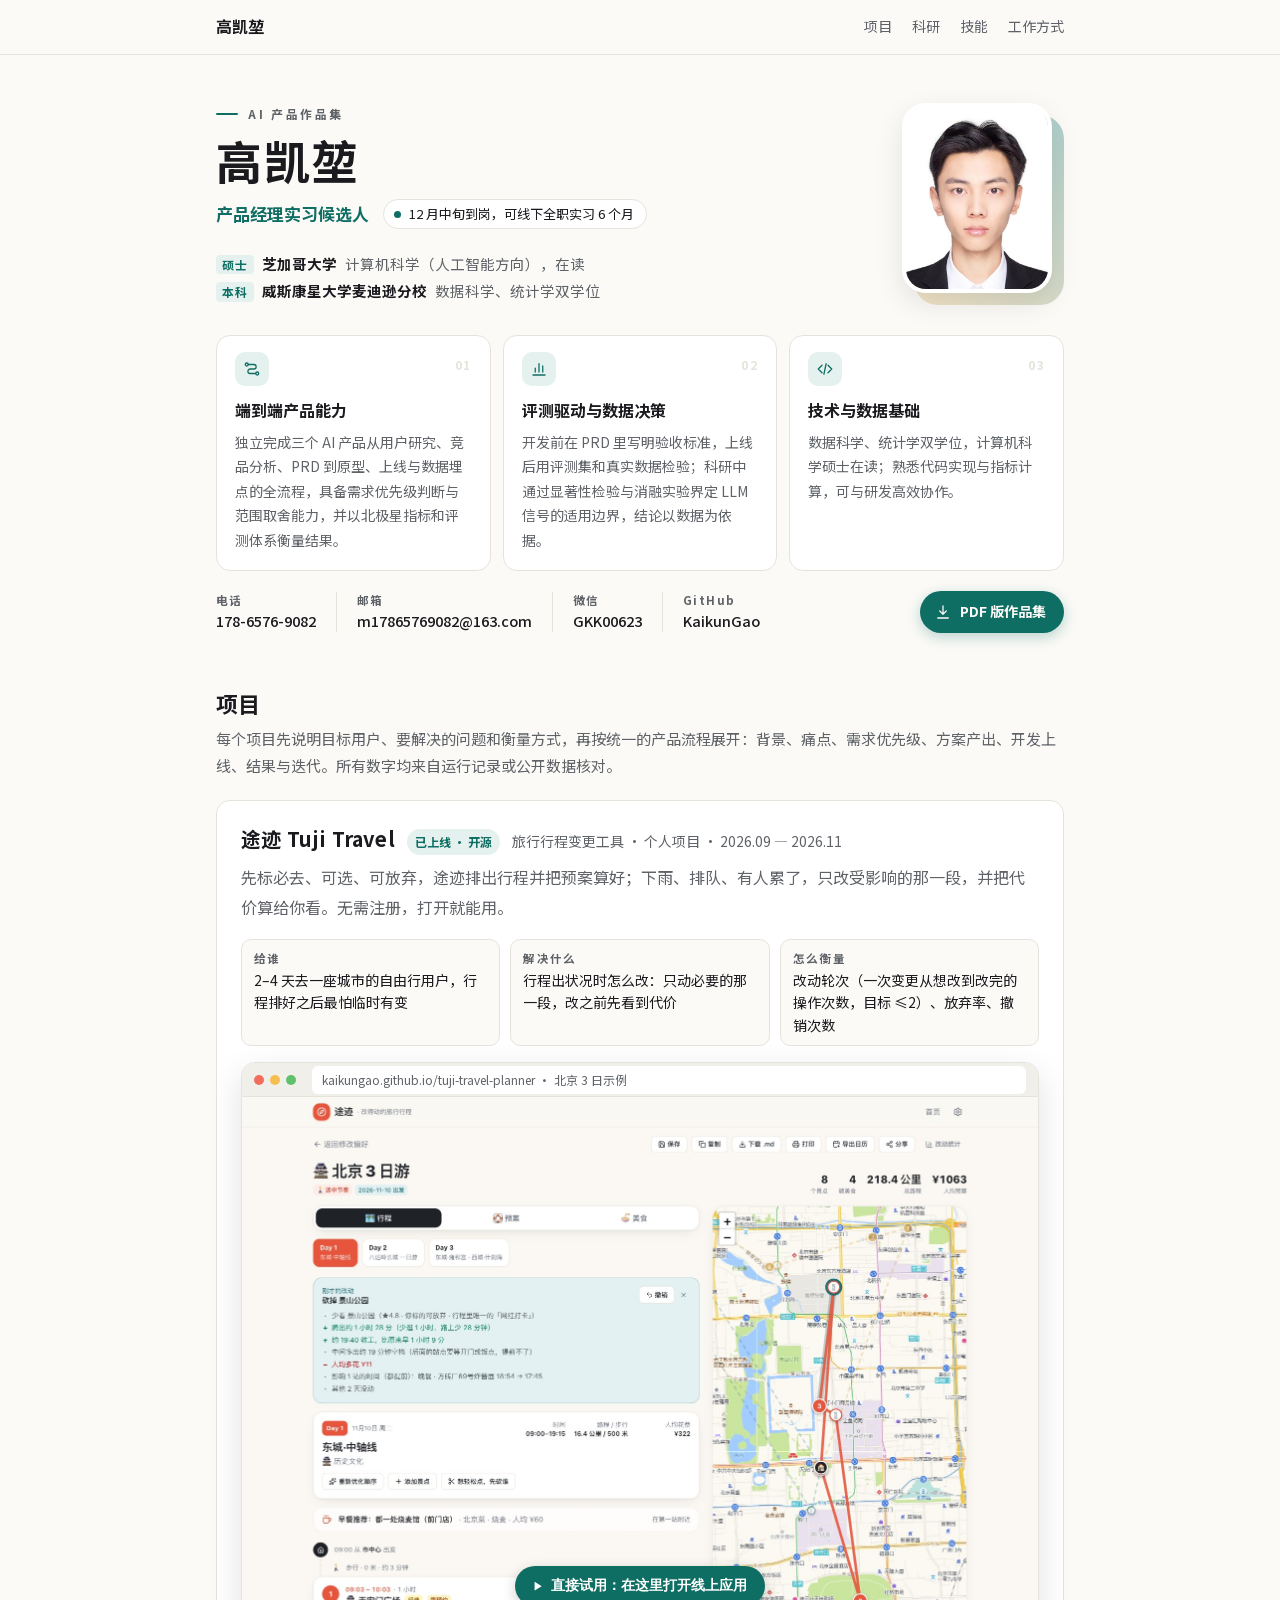
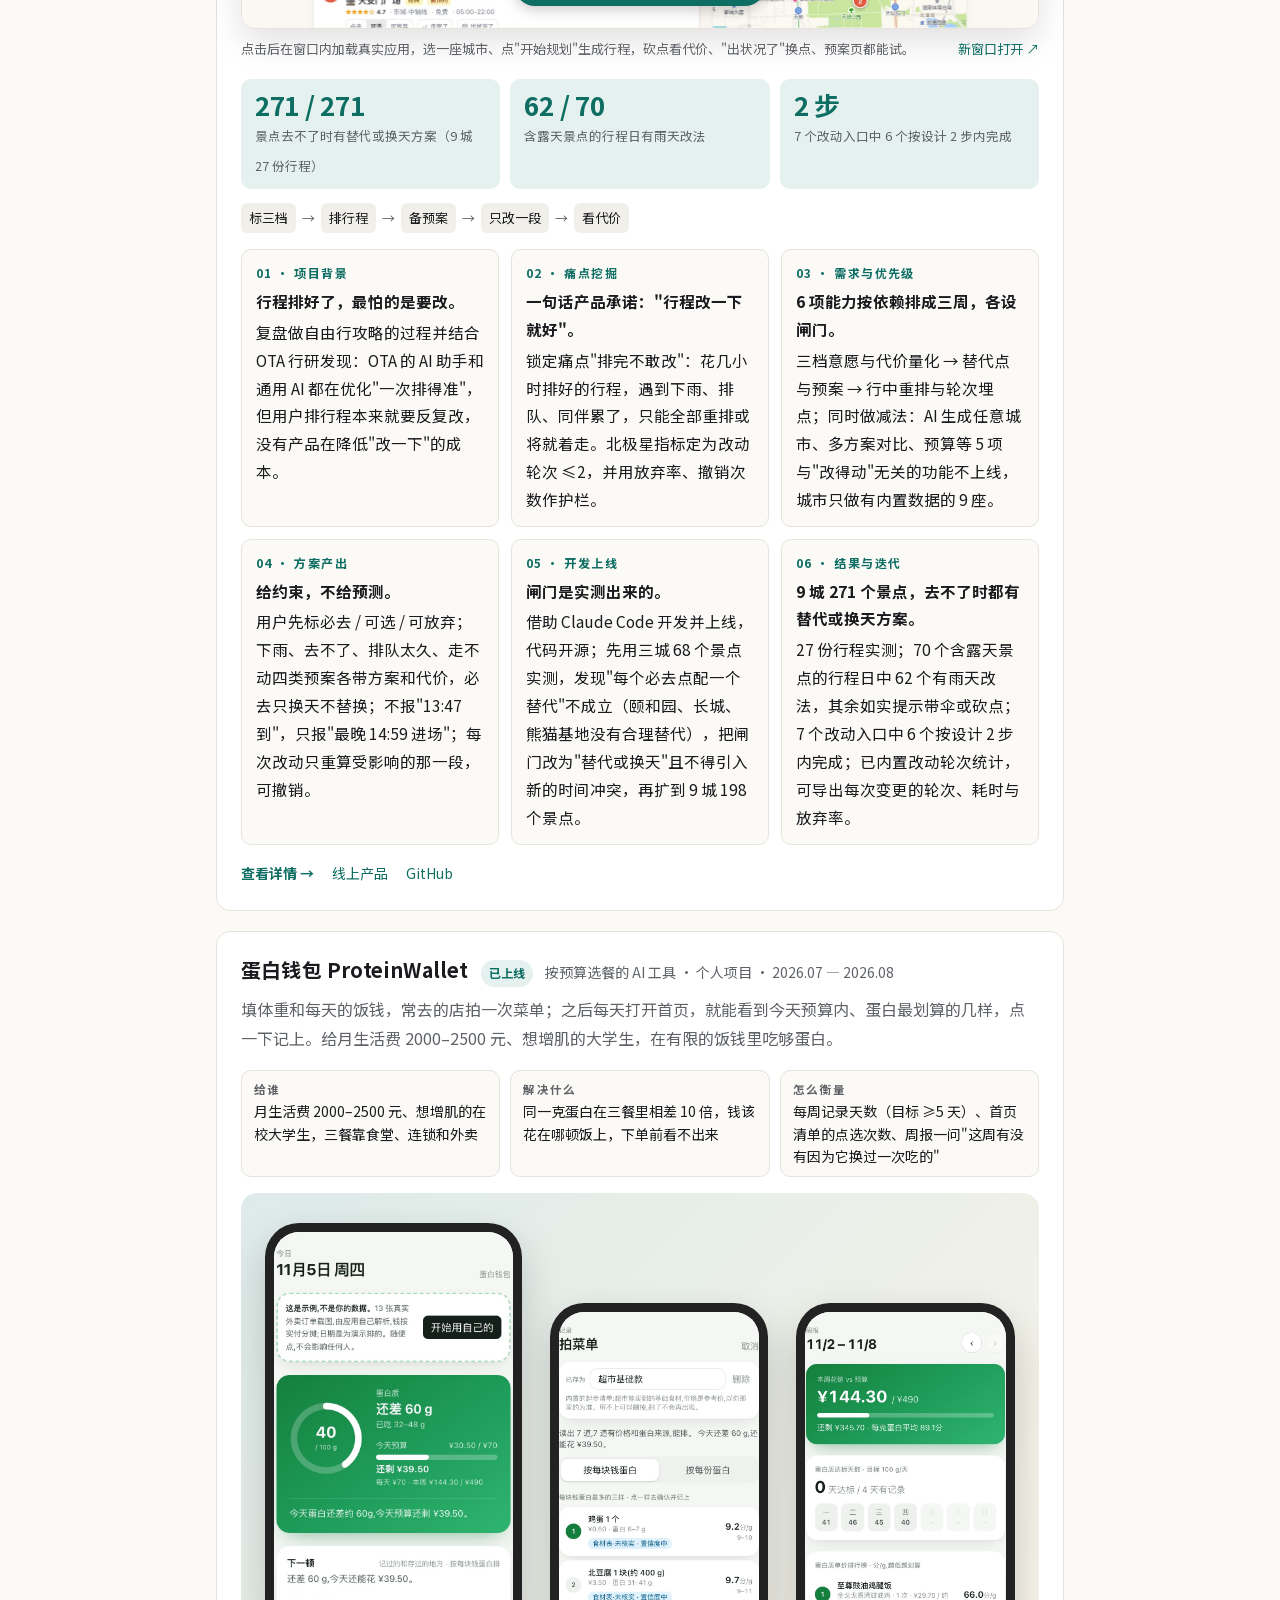
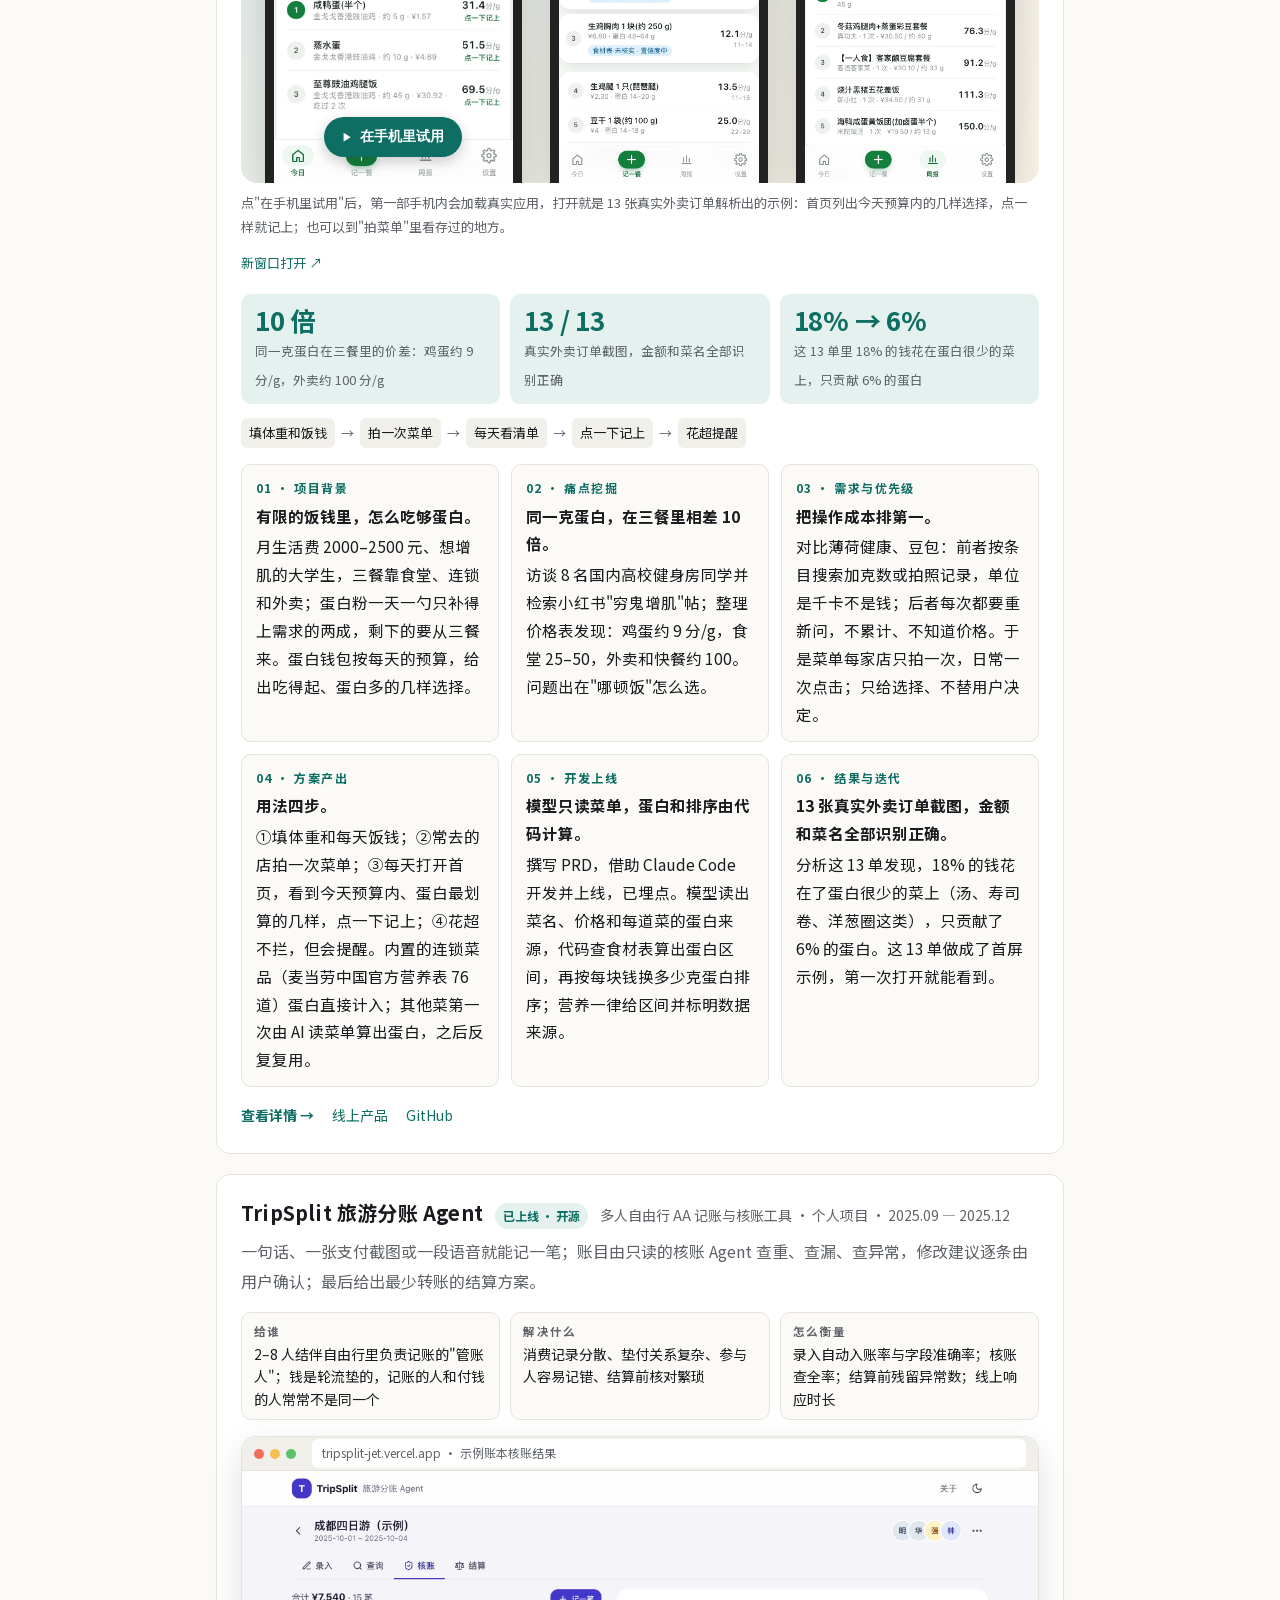
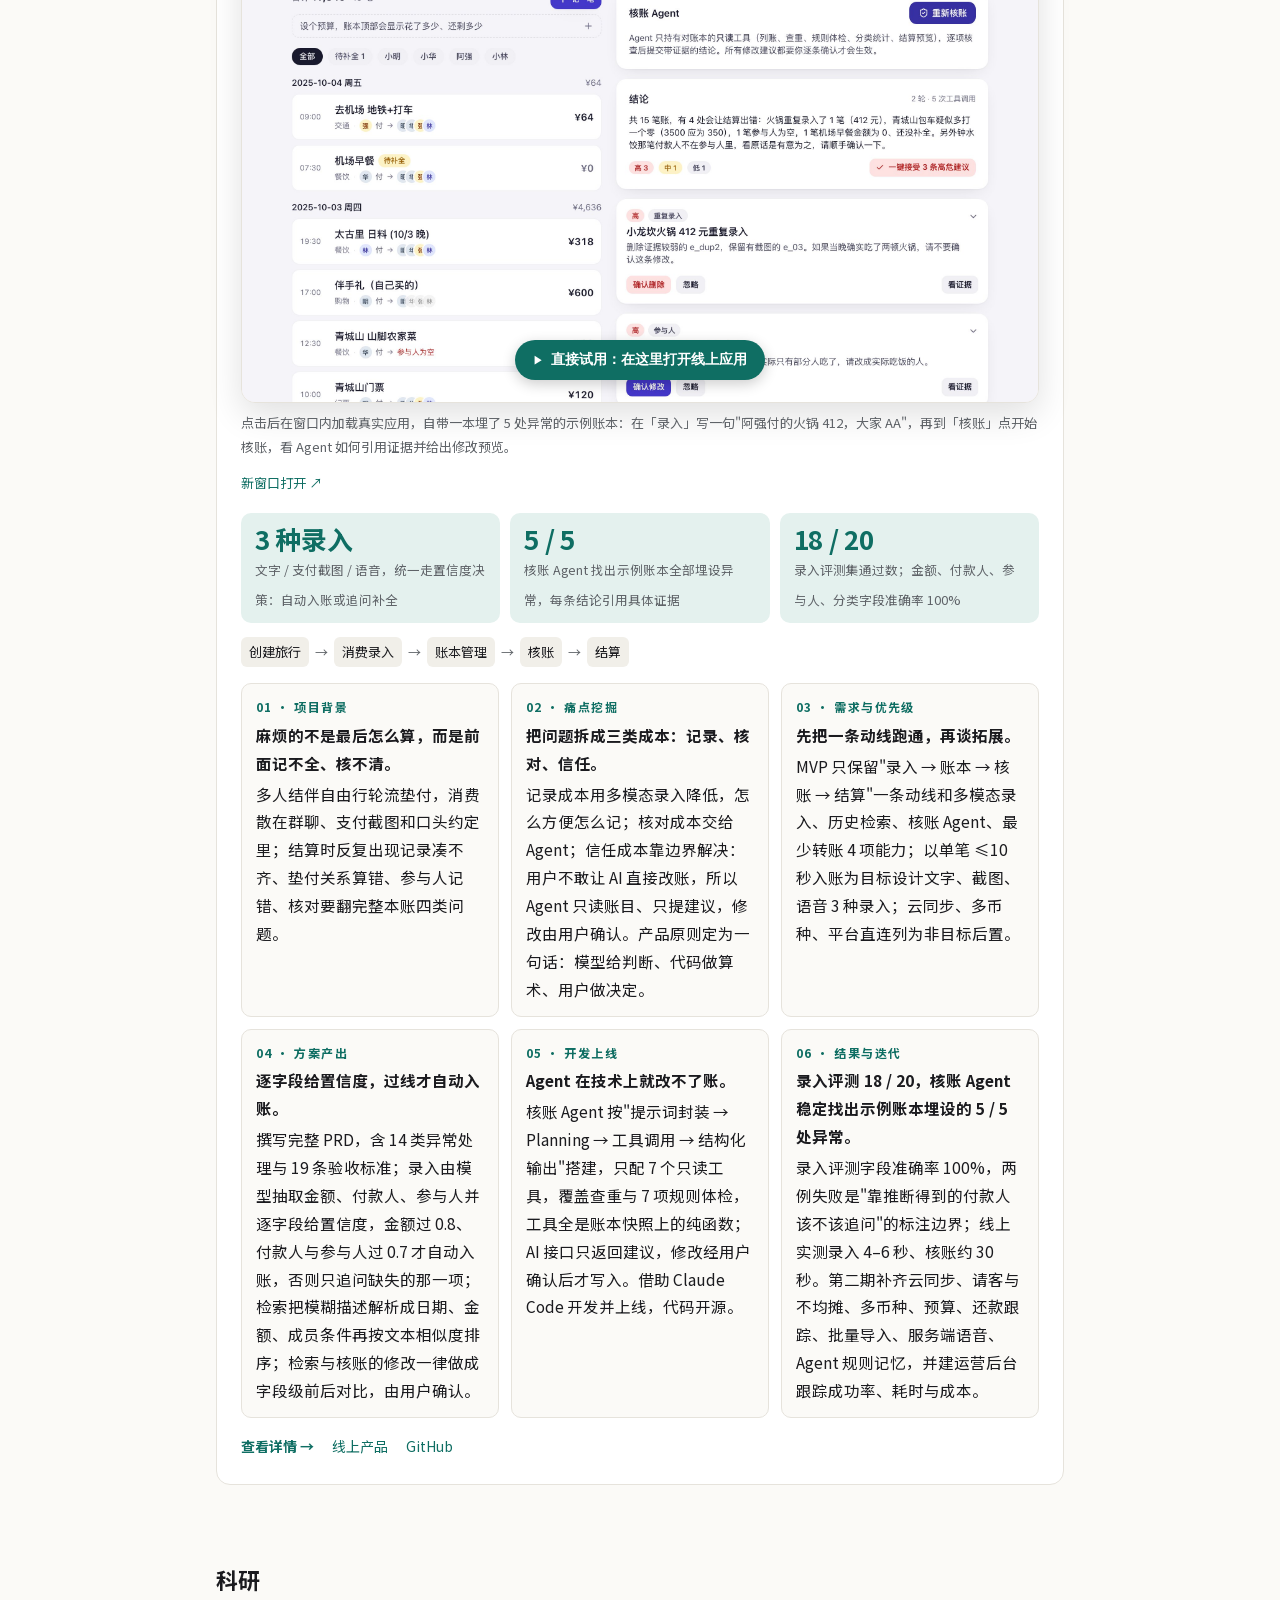
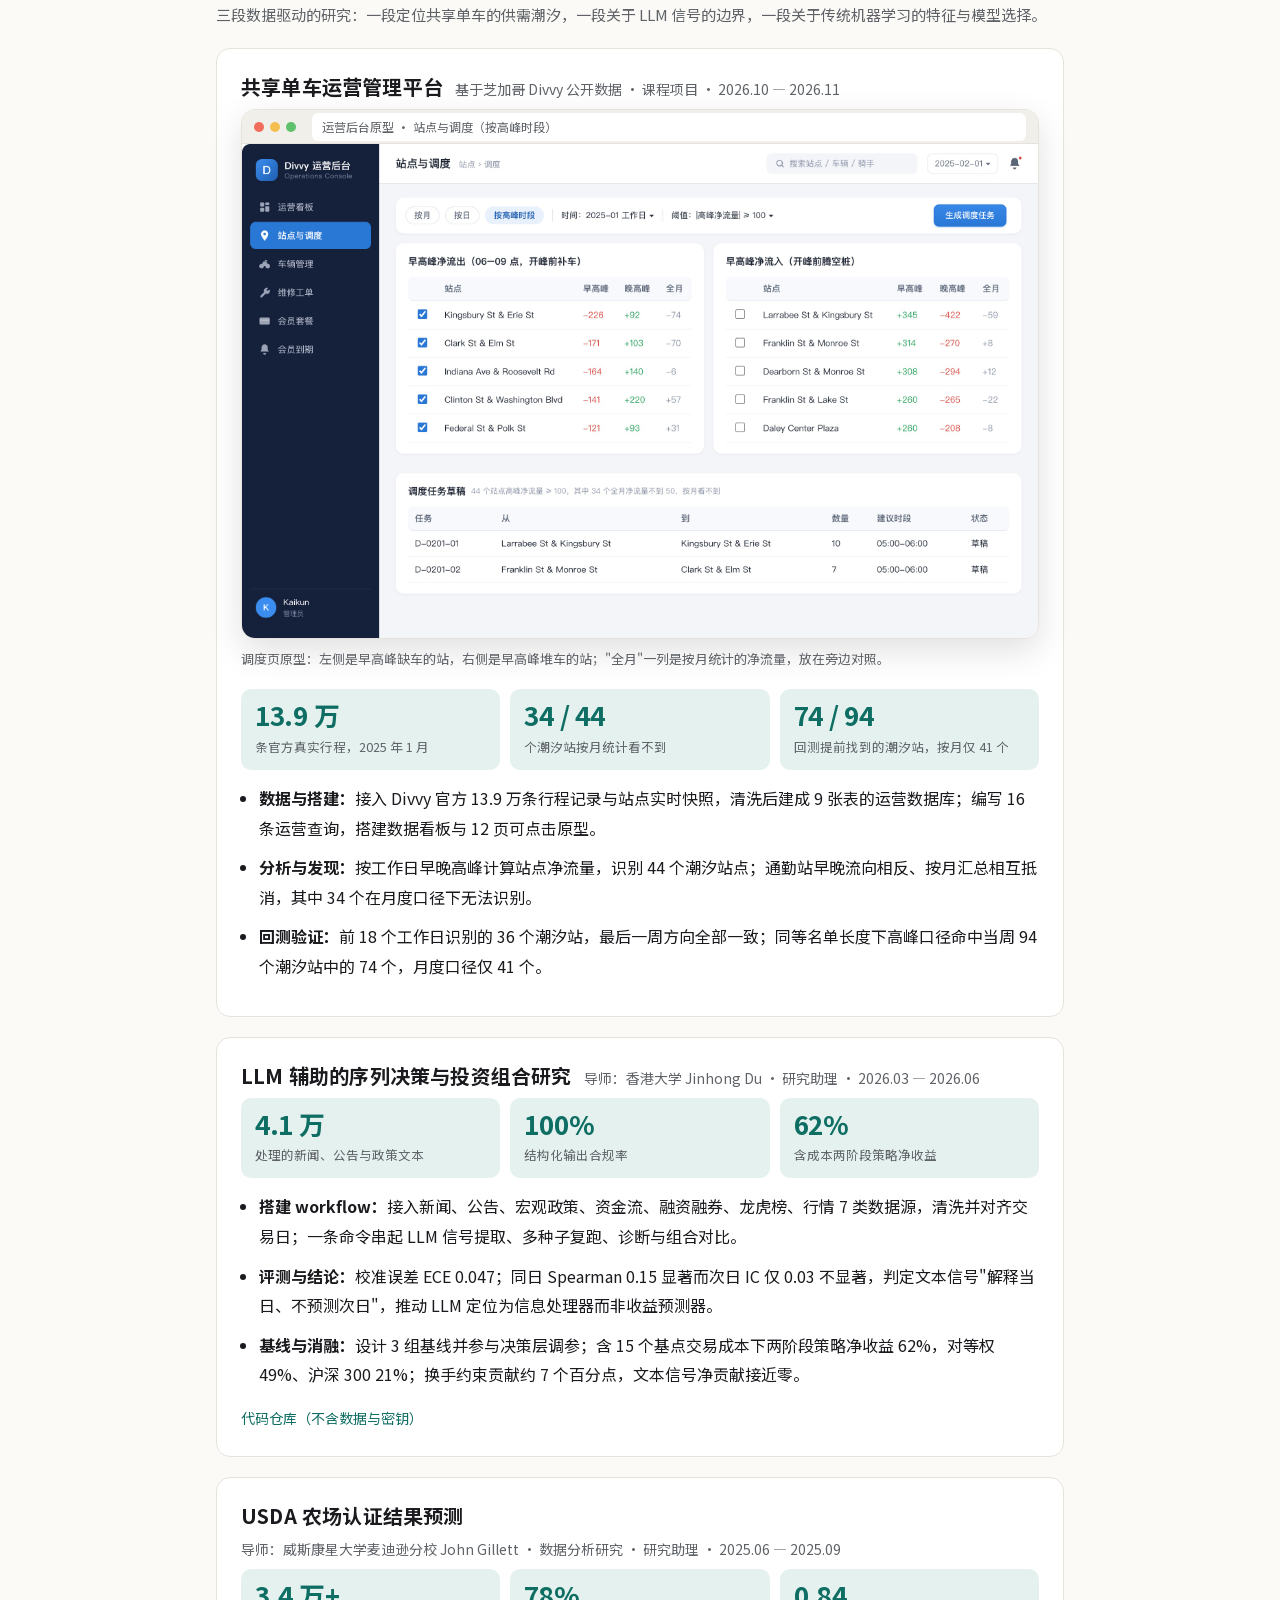
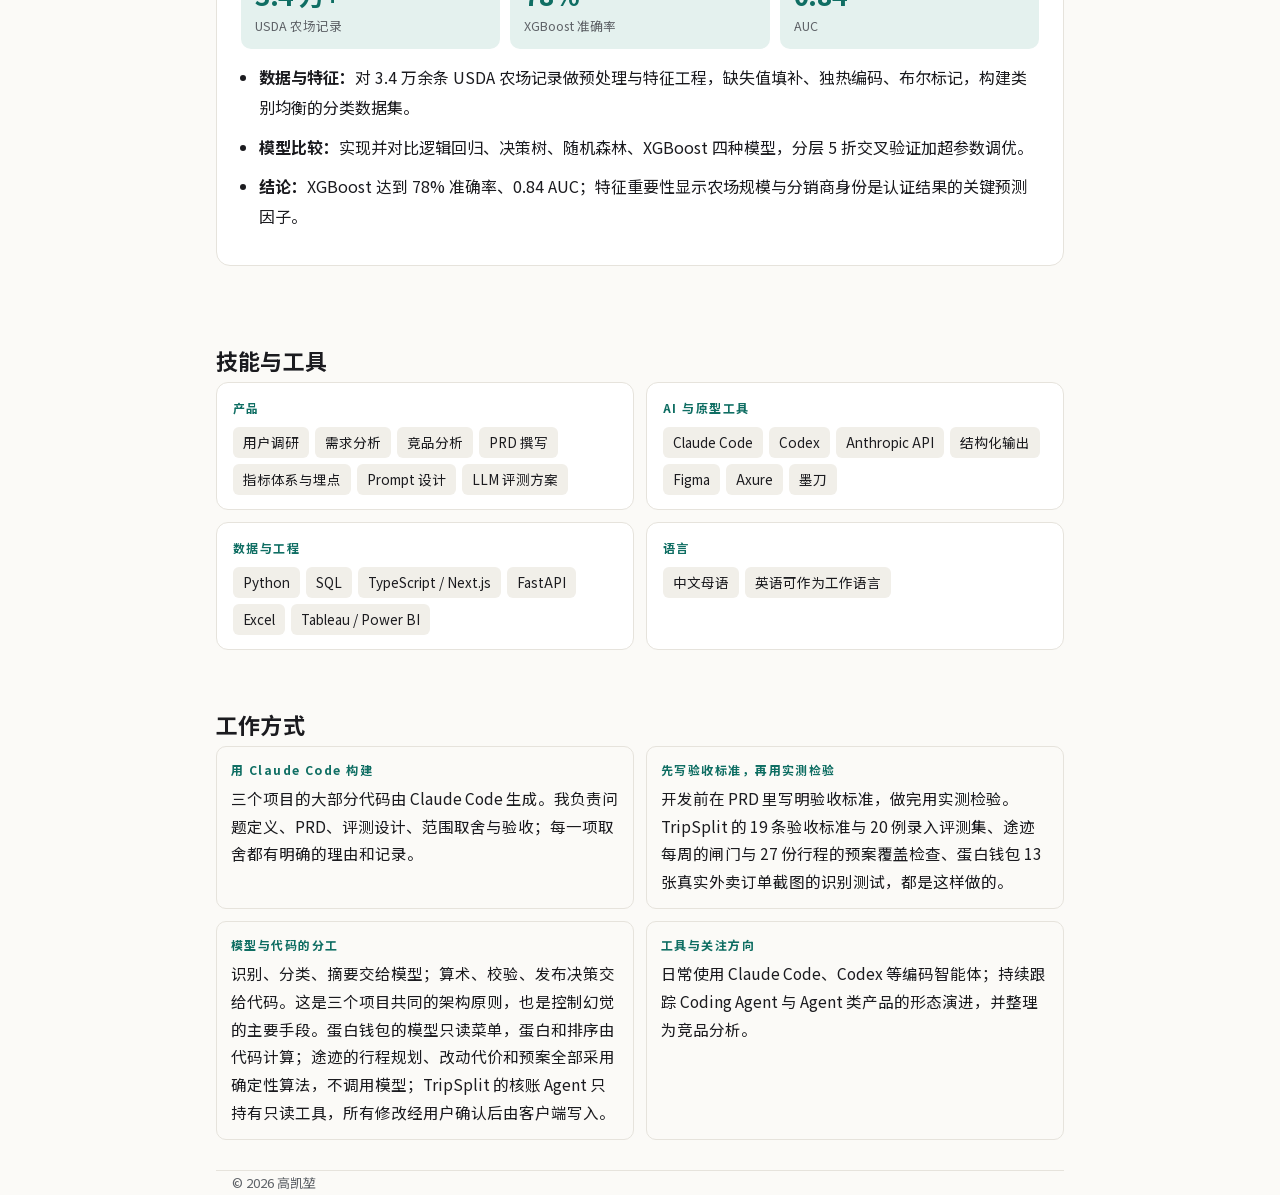
==== index.html @ 5025933d "Portfolio v5.7: hero redesigned. Larger name with an eyebrow, arrival date as a status chip beside t" ====
<!doctype html>
<html lang="zh-CN">
<head>
<meta charset="utf-8">
<meta name="viewport" content="width=device-width, initial-scale=1">
<title>高凯堃 · AI 产品作品集</title>
<meta name="description" content="高凯堃的 AI 产品作品集：TripSplit 旅游分账 Agent、途迹 Tuji Travel、ProteinWallet 三个项目，每个按背景、痛点、需求优先级、方案、开发上线、结果与迭代展示，以及共享单车供需潮汐定位、LLM 新闻信号与投资组合决策等研究。">
<meta property="og:title" content="高凯堃 · AI 产品作品集">
<meta property="og:description" content="三个从痛点、PRD 到上线与复盘的 AI 产品项目，三段数据与评测驱动的科研。">
<meta property="og:type" content="website">
<link rel="stylesheet" href="styles.css">
<link rel="icon" href="data:image/svg+xml,<svg xmlns='http://www.w3.org/2000/svg' viewBox='0 0 100 100'><text y='.9em' font-size='90'>◎</text></svg>">
</head>
<body>

<nav class="nav"><div class="wrap">
  <a class="brand" href="#top">高凯堃</a>
  <ul>
    <li><a href="#projects">项目</a></li>
    <li><a href="#research">科研</a></li>
    <li><a href="#skills">技能</a></li>
    <li><a href="#way">工作方式</a></li>
  </ul>
</div></nav>

<main class="wrap" id="top">

<header class="hero">
  <div class="hero-top">
    <div>
      <p class="eyebrow">AI 产品作品集</p>
      <h1>高凯堃</h1>
      <div class="role-row">
        <p class="role">产品经理实习候选人</p>
        <p class="avail"><i aria-hidden="true"></i>12 月中旬到岗，可线下全职实习 6 个月</p>
      </div>
      <ul class="edu">
        <li><span class="deg">硕士</span><b>芝加哥大学</b><span class="major">计算机科学（人工智能方向），在读</span></li>
        <li><span class="deg">本科</span><b>威斯康星大学麦迪逊分校</b><span class="major">数据科学、统计学双学位</span></li>
      </ul>
    </div>
    <div class="portrait"><img class="photo" src="assets/photo.jpg" alt="高凯堃"></div>
  </div>
  <ul class="strengths">
    <li>
      <span class="ico" aria-hidden="true"><svg viewBox="0 0 24 24"><circle cx="5" cy="6" r="2"/><circle cx="19" cy="18" r="2"/><path d="M7 6h7.5a3 3 0 0 1 0 6h-5a3 3 0 0 0 0 6H17"/></svg></span>
      <b>端到端产品能力</b>
      <p>独立完成三个 AI 产品从用户研究、竞品分析、PRD 到原型、上线与数据埋点的全流程，具备需求优先级判断与范围取舍能力，并以北极星指标和评测体系衡量结果。</p>
    </li>
    <li>
      <span class="ico" aria-hidden="true"><svg viewBox="0 0 24 24"><path d="M4 20h16M7 16v-5M12 16V5M17 16v-8"/></svg></span>
      <b>评测驱动与数据决策</b>
      <p>开发前在 PRD 里写明验收标准，上线后用评测集和真实数据检验；科研中通过显著性检验与消融实验界定 LLM 信号的适用边界，结论以数据为依据。</p>
    </li>
    <li>
      <span class="ico" aria-hidden="true"><svg viewBox="0 0 24 24"><path d="M8 7l-5 5 5 5M16 7l5 5-5 5M13.5 5l-3 14"/></svg></span>
      <b>技术与数据基础</b>
      <p>数据科学、统计学双学位，计算机科学硕士在读；熟悉代码实现与指标计算，可与研发高效协作。</p>
    </li>
  </ul>
  <div class="contact" id="contact">
    <dl>
      <div><dt>电话</dt><dd>178-6576-9082</dd></div>
      <div><dt>邮箱</dt><dd><a href="mailto:m17865769082@163.com">m17865769082@163.com</a></dd></div>
      <div><dt>微信</dt><dd>GKK00623</dd></div>
      <div><dt>GitHub</dt><dd><a href="https://github.com/KaikunGao" target="_blank" rel="noopener">KaikunGao</a></dd></div>
    </dl>
    <a class="cta no-print" href="assets/kaikun-gao-portfolio.pdf" target="_blank" rel="noopener"><svg viewBox="0 0 24 24" aria-hidden="true"><path d="M12 4v11M7.5 10.5L12 15l4.5-4.5M5 20h14"/></svg>PDF 版作品集</a>
  </div>
</header>

<section id="projects">
  <h2 class="sec-title">项目</h2>
  <p class="sec-sub">每个项目先说明目标用户、要解决的问题和衡量方式，再按统一的产品流程展开：背景、痛点、需求优先级、方案产出、开发上线、结果与迭代。所有数字均来自运行记录或公开数据核对。</p>

  <!-- Tuji -->
  <article class="card feature">
    <header>
      <h3>途迹 Tuji Travel</h3>
      <span class="badge">已上线 · 开源</span>
      <span class="meta">旅行行程变更工具 · 个人项目 · 2026.09 — 2026.11</span>
    </header>
    <p class="one-liner">先标必去、可选、可放弃，途迹排出行程并把预案算好；下雨、排队、有人累了，只改受影响的那一段，并把代价算给你看。无需注册，打开就能用。</p>
    <div class="pos">
      <span><b>给谁</b>2–4 天去一座城市的自由行用户，行程排好之后最怕临时有变</span>
      <span><b>解决什么</b>行程出状况时怎么改：只动必要的那一段，改之前先看到代价</span>
      <span><b>怎么衡量</b>改动轮次（一次变更从想改到改完的操作次数，目标 ≤2）、放弃率、撤销次数</span>
    </div>
    <div class="browser">
      <div class="bar" aria-hidden="true"><i></i><i></i><i></i><span class="url">kaikungao.github.io/tuji-travel-planner · 北京 3 日示例</span></div>
      <div class="screen" id="tuji-demo">
        <img src="assets/tuji-plan-hd.jpg" alt="途迹行程页：砍掉一个景点之后的代价回执，右侧地图上圈出受影响的站点" width="1440" height="960">
        <button type="button" class="demo-btn" data-src="https://kaikungao.github.io/tuji-travel-planner/" data-title="途迹 在线试用">直接试用：在这里打开线上应用</button>
      </div>
    </div>
    <p class="try-note"><span>点击后在窗口内加载真实应用，选一座城市、点"开始规划"生成行程，砍点看代价、"出状况了"换点、预案页都能试。</span><a href="https://kaikungao.github.io/tuji-travel-planner/" target="_blank" rel="noopener">新窗口打开 ↗</a></p>
    <div class="metrics">
      <div class="metric"><b>271 / 271</b><span>景点去不了时有替代或换天方案（9 城 27 份行程）</span></div>
      <div class="metric"><b>62 / 70</b><span>含露天景点的行程日有雨天改法</span></div>
      <div class="metric"><b>2 步</b><span>7 个改动入口中 6 个按设计 2 步内完成</span></div>
    </div>
    <div class="flow">
      <span>标三档</span><i>→</i><span>排行程</span><i>→</i><span>备预案</span><i>→</i><span>只改一段</span><i>→</i><span>看代价</span>
    </div>
    <div class="grid4 grid6">
      <div class="cell"><b class="k">01 · 项目背景</b><strong>行程排好了，最怕的是要改。</strong>复盘做自由行攻略的过程并结合 OTA 行研发现：OTA 的 AI 助手和通用 AI 都在优化"一次排得准"，但用户排行程本来就要反复改，没有产品在降低"改一下"的成本。</div>
      <div class="cell"><b class="k">02 · 痛点挖掘</b><strong>一句话产品承诺："行程改一下就好"。</strong>锁定痛点"排完不敢改"：花几小时排好的行程，遇到下雨、排队、同伴累了，只能全部重排或将就着走。北极星指标定为改动轮次 ≤2，并用放弃率、撤销次数作护栏。</div>
      <div class="cell"><b class="k">03 · 需求与优先级</b><strong>6 项能力按依赖排成三周，各设闸门。</strong>三档意愿与代价量化 → 替代点与预案 → 行中重排与轮次埋点；同时做减法：AI 生成任意城市、多方案对比、预算等 5 项与"改得动"无关的功能不上线，城市只做有内置数据的 9 座。</div>
      <div class="cell"><b class="k">04 · 方案产出</b><strong>给约束，不给预测。</strong>用户先标必去 / 可选 / 可放弃；下雨、去不了、排队太久、走不动四类预案各带方案和代价，必去只换天不替换；不报"13:47 到"，只报"最晚 14:59 进场"；每次改动只重算受影响的那一段，可撤销。</div>
      <div class="cell"><b class="k">05 · 开发上线</b><strong>闸门是实测出来的。</strong>借助 Claude Code 开发并上线，代码开源；先用三城 68 个景点实测，发现"每个必去点配一个替代"不成立（颐和园、长城、熊猫基地没有合理替代），把闸门改为"替代或换天"且不得引入新的时间冲突，再扩到 9 城 198 个景点。</div>
      <div class="cell"><b class="k">06 · 结果与迭代</b><strong>9 城 271 个景点，去不了时都有替代或换天方案。</strong>27 份行程实测；70 个含露天景点的行程日中 62 个有雨天改法，其余如实提示带伞或砍点；7 个改动入口中 6 个按设计 2 步内完成；已内置改动轮次统计，可导出每次变更的轮次、耗时与放弃率。</div>
    </div>
    <div class="links">
      <a class="more" href="projects/tuji.html">查看详情 →</a>
      <a href="https://kaikungao.github.io/tuji-travel-planner/" target="_blank" rel="noopener">线上产品</a>
      <a href="https://github.com/KaikunGao/tuji-travel-planner" target="_blank" rel="noopener">GitHub</a>
    </div>
  </article>

  <!-- ProteinWallet -->
  <article class="card feature">
    <header>
      <h3>蛋白钱包 ProteinWallet</h3>
      <span class="badge">已上线</span>
      <span class="meta">按预算选餐的 AI 工具 · 个人项目 · 2026.07 — 2026.08</span>
    </header>
    <p class="one-liner">填体重和每天的饭钱，常去的店拍一次菜单；之后每天打开首页，就能看到今天预算内、蛋白最划算的几样，点一下记上。给月生活费 2000–2500 元、想增肌的大学生，在有限的饭钱里吃够蛋白。</p>
    <div class="pos">
      <span><b>给谁</b>月生活费 2000–2500 元、想增肌的在校大学生，三餐靠食堂、连锁和外卖</span>
      <span><b>解决什么</b>同一克蛋白在三餐里相差 10 倍，钱该花在哪顿饭上，下单前看不出来</span>
      <span><b>怎么衡量</b>每周记录天数（目标 ≥5 天）、首页清单的点选次数、周报一问"这周有没有因为它换过一次吃的"</span>
    </div>
    <div class="showcase">
      <figure class="phone big" id="pw-demo">
        <img src="assets/pw-today.jpg" alt="蛋白钱包首页：今天的蛋白差额和预算，下面是今天预算内、按每块钱蛋白排好的三样选择" width="780" height="1688">
        <button type="button" class="demo-btn" data-src="https://protein-wallet.vercel.app/?demo=1" data-title="蛋白钱包 在线试用">在手机里试用</button>
      </figure>
      <figure class="phone">
        <img src="assets/pw-menu.jpg" alt="蛋白钱包菜单页：存过的地方按每块钱换多少克蛋白排好，每样带价格、蛋白区间和数据来源" width="780" height="1688">
      </figure>
      <figure class="phone">
        <img src="assets/pw-weekly.jpg" alt="蛋白钱包周报：本周花销与预算、蛋白达标天数、蛋白质单价排行榜" width="780" height="1688">
      </figure>
    </div>
    <p class="try-note"><span>点"在手机里试用"后，第一部手机内会加载真实应用，打开就是 13 张真实外卖订单解析出的示例：首页列出今天预算内的几样选择，点一样就记上；也可以到"拍菜单"里看存过的地方。</span><a href="https://protein-wallet.vercel.app/?demo=1" target="_blank" rel="noopener">新窗口打开 ↗</a></p>
    <div class="metrics">
      <div class="metric"><b>10 倍</b><span>同一克蛋白在三餐里的价差：鸡蛋约 9 分/g，外卖约 100 分/g</span></div>
      <div class="metric"><b>13 / 13</b><span>真实外卖订单截图，金额和菜名全部识别正确</span></div>
      <div class="metric"><b>18% → 6%</b><span>这 13 单里 18% 的钱花在蛋白很少的菜上，只贡献 6% 的蛋白</span></div>
    </div>
    <div class="flow">
      <span>填体重和饭钱</span><i>→</i><span>拍一次菜单</span><i>→</i><span>每天看清单</span><i>→</i><span>点一下记上</span><i>→</i><span>花超提醒</span>
    </div>
    <div class="grid4 grid6">
      <div class="cell"><b class="k">01 · 项目背景</b><strong>有限的饭钱里，怎么吃够蛋白。</strong>月生活费 2000–2500 元、想增肌的大学生，三餐靠食堂、连锁和外卖；蛋白粉一天一勺只补得上需求的两成，剩下的要从三餐来。蛋白钱包按每天的预算，给出吃得起、蛋白多的几样选择。</div>
      <div class="cell"><b class="k">02 · 痛点挖掘</b><strong>同一克蛋白，在三餐里相差 10 倍。</strong>访谈 8 名国内高校健身房同学并检索小红书"穷鬼增肌"帖；整理价格表发现：鸡蛋约 9 分/g，食堂 25–50，外卖和快餐约 100。问题出在"哪顿饭"怎么选。</div>
      <div class="cell"><b class="k">03 · 需求与优先级</b><strong>把操作成本排第一。</strong>对比薄荷健康、豆包：前者按条目搜索加克数或拍照记录，单位是千卡不是钱；后者每次都要重新问，不累计、不知道价格。于是菜单每家店只拍一次，日常一次点击；只给选择、不替用户决定。</div>
      <div class="cell"><b class="k">04 · 方案产出</b><strong>用法四步。</strong>①填体重和每天饭钱；②常去的店拍一次菜单；③每天打开首页，看到今天预算内、蛋白最划算的几样，点一下记上；④花超不拦，但会提醒。内置的连锁菜品（麦当劳中国官方营养表 76 道）蛋白直接计入；其他菜第一次由 AI 读菜单算出蛋白，之后反复复用。</div>
      <div class="cell"><b class="k">05 · 开发上线</b><strong>模型只读菜单，蛋白和排序由代码计算。</strong>撰写 PRD，借助 Claude Code 开发并上线，已埋点。模型读出菜名、价格和每道菜的蛋白来源，代码查食材表算出蛋白区间，再按每块钱换多少克蛋白排序；营养一律给区间并标明数据来源。</div>
      <div class="cell"><b class="k">06 · 结果与迭代</b><strong>13 张真实外卖订单截图，金额和菜名全部识别正确。</strong>分析这 13 单发现，18% 的钱花在了蛋白很少的菜上（汤、寿司卷、洋葱圈这类），只贡献了 6% 的蛋白。这 13 单做成了首屏示例，第一次打开就能看到。</div>
    </div>
    <div class="links">
      <a class="more" href="projects/protein-wallet.html">查看详情 →</a>
      <a href="https://protein-wallet.vercel.app/?demo=1" target="_blank" rel="noopener">线上产品</a>
      <a href="https://github.com/KaikunGao/protein-wallet" target="_blank" rel="noopener">GitHub</a>
    </div>
  </article>


  <!-- TripSplit -->
  <article class="card feature">
    <header>
      <h3>TripSplit 旅游分账 Agent</h3>
      <span class="badge">已上线 · 开源</span>
      <span class="meta">多人自由行 AA 记账与核账工具 · 个人项目 · 2025.09 — 2025.12</span>
    </header>
    <p class="one-liner">一句话、一张支付截图或一段语音就能记一笔；账目由只读的核账 Agent 查重、查漏、查异常，修改建议逐条由用户确认；最后给出最少转账的结算方案。</p>
    <div class="pos">
      <span><b>给谁</b>2–8 人结伴自由行里负责记账的"管账人"；钱是轮流垫的，记账的人和付钱的人常常不是同一个</span>
      <span><b>解决什么</b>消费记录分散、垫付关系复杂、参与人容易记错、结算前核对繁琐</span>
      <span><b>怎么衡量</b>录入自动入账率与字段准确率；核账查全率；结算前残留异常数；线上响应时长</span>
    </div>
    <div class="browser">
      <div class="bar" aria-hidden="true"><i></i><i></i><i></i><span class="url">tripsplit-jet.vercel.app · 示例账本核账结果</span></div>
      <div class="screen" id="tripsplit-demo">
        <img src="assets/tripsplit-reconcile-hd.jpg" alt="TripSplit 桌面双栏：左侧账本，右侧核账 Agent 的结论、按严重度计数与可逐条确认的修改建议" width="1280" height="853">
        <button type="button" class="demo-btn" data-src="https://tripsplit-jet.vercel.app/" data-title="TripSplit 在线试用">直接试用：在这里打开线上应用</button>
      </div>
    </div>
    <p class="try-note"><span>点击后在窗口内加载真实应用，自带一本埋了 5 处异常的示例账本：在「录入」写一句"阿强付的火锅 412，大家 AA"，再到「核账」点开始核账，看 Agent 如何引用证据并给出修改预览。</span><a href="https://tripsplit-jet.vercel.app/" target="_blank" rel="noopener">新窗口打开 ↗</a></p>
    <div class="metrics">
      <div class="metric"><b>3 种录入</b><span>文字 / 支付截图 / 语音，统一走置信度决策：自动入账或追问补全</span></div>
      <div class="metric"><b>5 / 5</b><span>核账 Agent 找出示例账本全部埋设异常，每条结论引用具体证据</span></div>
      <div class="metric"><b>18 / 20</b><span>录入评测集通过数；金额、付款人、参与人、分类字段准确率 100%</span></div>
    </div>
    <div class="flow">
      <span>创建旅行</span><i>→</i><span>消费录入</span><i>→</i><span>账本管理</span><i>→</i><span>核账</span><i>→</i><span>结算</span>
    </div>
    <div class="grid4 grid6">
      <div class="cell"><b class="k">01 · 项目背景</b><strong>麻烦的不是最后怎么算，而是前面记不全、核不清。</strong>多人结伴自由行轮流垫付，消费散在群聊、支付截图和口头约定里；结算时反复出现记录凑不齐、垫付关系算错、参与人记错、核对要翻完整本账四类问题。</div>
      <div class="cell"><b class="k">02 · 痛点挖掘</b><strong>把问题拆成三类成本：记录、核对、信任。</strong>记录成本用多模态录入降低，怎么方便怎么记；核对成本交给 Agent；信任成本靠边界解决：用户不敢让 AI 直接改账，所以 Agent 只读账目、只提建议，修改由用户确认。产品原则定为一句话：模型给判断、代码做算术、用户做决定。</div>
      <div class="cell"><b class="k">03 · 需求与优先级</b><strong>先把一条动线跑通，再谈拓展。</strong>MVP 只保留"录入 → 账本 → 核账 → 结算"一条动线和多模态录入、历史检索、核账 Agent、最少转账 4 项能力；以单笔 ≤10 秒入账为目标设计文字、截图、语音 3 种录入；云同步、多币种、平台直连列为非目标后置。</div>
      <div class="cell"><b class="k">04 · 方案产出</b><strong>逐字段给置信度，过线才自动入账。</strong>撰写完整 PRD，含 14 类异常处理与 19 条验收标准；录入由模型抽取金额、付款人、参与人并逐字段给置信度，金额过 0.8、付款人与参与人过 0.7 才自动入账，否则只追问缺失的那一项；检索把模糊描述解析成日期、金额、成员条件再按文本相似度排序；检索与核账的修改一律做成字段级前后对比，由用户确认。</div>
      <div class="cell"><b class="k">05 · 开发上线</b><strong>Agent 在技术上就改不了账。</strong>核账 Agent 按"提示词封装 → Planning → 工具调用 → 结构化输出"搭建，只配 7 个只读工具，覆盖查重与 7 项规则体检，工具全是账本快照上的纯函数；AI 接口只返回建议，修改经用户确认后才写入。借助 Claude Code 开发并上线，代码开源。</div>
      <div class="cell"><b class="k">06 · 结果与迭代</b><strong>录入评测 18 / 20，核账 Agent 稳定找出示例账本埋设的 5 / 5 处异常。</strong>录入评测字段准确率 100%，两例失败是"靠推断得到的付款人该不该追问"的标注边界；线上实测录入 4–6 秒、核账约 30 秒。第二期补齐云同步、请客与不均摊、多币种、预算、还款跟踪、批量导入、服务端语音、Agent 规则记忆，并建运营后台跟踪成功率、耗时与成本。</div>
    </div>
    <div class="links">
      <a class="more" href="projects/tripsplit.html">查看详情 →</a>
      <a href="https://tripsplit-jet.vercel.app/" target="_blank" rel="noopener">线上产品</a>
      <a href="https://github.com/KaikunGao/tripsplit" target="_blank" rel="noopener">GitHub</a>
    </div>
  </article>

</section>

<section id="research">
  <h2 class="sec-title">科研</h2>
  <p class="sec-sub">三段数据驱动的研究：一段定位共享单车的供需潮汐，一段关于 LLM 信号的边界，一段关于传统机器学习的特征与模型选择。</p>
  <article class="card research">
    <header>
      <h3>共享单车运营管理平台</h3>
      <span class="meta">基于芝加哥 Divvy 公开数据 · 课程项目 · 2026.10 — 2026.11</span>
    </header>
    <div class="browser">
      <div class="bar" aria-hidden="true"><i></i><i></i><i></i><span class="url">运营后台原型 · 站点与调度（按高峰时段）</span></div>
      <div class="screen natural">
        <img src="assets/divvy-dispatch-hd.jpg" alt="运营后台调度页：左表是早高峰净流出的站点，右表是早高峰净流入的站点，各列为早高峰、晚高峰与全月净流量，下方是调度任务草稿" width="1160" height="720">
      </div>
    </div>
    <p class="try-note"><span>调度页原型：左侧是早高峰缺车的站，右侧是早高峰堆车的站；"全月"一列是按月统计的净流量，放在旁边对照。</span></p>
    <div class="metrics">
      <div class="metric"><b>13.9 万</b><span>条官方真实行程，2025 年 1 月</span></div>
      <div class="metric"><b>34 / 44</b><span>个潮汐站按月统计看不到</span></div>
      <div class="metric"><b>74 / 94</b><span>回测提前找到的潮汐站，按月仅 41 个</span></div>
    </div>
    <ul style="margin:0; padding-left:18px;">
      <li><b>数据与搭建：</b>接入 Divvy 官方 13.9 万条行程记录与站点实时快照，清洗后建成 9 张表的运营数据库；编写 16 条运营查询，搭建数据看板与 12 页可点击原型。</li>
      <li><b>分析与发现：</b>按工作日早晚高峰计算站点净流量，识别 44 个潮汐站点；通勤站早晚流向相反、按月汇总相互抵消，其中 34 个在月度口径下无法识别。</li>
      <li><b>回测验证：</b>前 18 个工作日识别的 36 个潮汐站，最后一周方向全部一致；同等名单长度下高峰口径命中当周 94 个潮汐站中的 74 个，月度口径仅 41 个。</li>
    </ul>
  </article>
  <article class="card research">
    <header>
      <h3>LLM 辅助的序列决策与投资组合研究</h3>
      <span class="meta">导师：香港大学 Jinhong Du · 研究助理 · 2026.03 — 2026.06</span>
    </header>
    <div class="metrics">
      <div class="metric"><b>4.1 万</b><span>处理的新闻、公告与政策文本</span></div>
      <div class="metric"><b>100%</b><span>结构化输出合规率</span></div>
      <div class="metric"><b>62%</b><span>含成本两阶段策略净收益</span></div>
    </div>
    <ul style="margin:0; padding-left:18px;">
      <li><b>搭建 workflow：</b>接入新闻、公告、宏观政策、资金流、融资融券、龙虎榜、行情 7 类数据源，清洗并对齐交易日；一条命令串起 LLM 信号提取、多种子复跑、诊断与组合对比。</li>
      <li><b>评测与结论：</b>校准误差 ECE 0.047；同日 Spearman 0.15 显著而次日 IC 仅 0.03 不显著，判定文本信号"解释当日、不预测次日"，推动 LLM 定位为信息处理器而非收益预测器。</li>
      <li><b>基线与消融：</b>设计 3 组基线并参与决策层调参；含 15 个基点交易成本下两阶段策略净收益 62%，对等权 49%、沪深 300 21%；换手约束贡献约 7 个百分点，文本信号净贡献接近零。</li>
    </ul>
    <div class="links">
      <a href="https://github.com/KaikunGao/llm-portfolio-research" target="_blank" rel="noopener">代码仓库（不含数据与密钥）</a>
    </div>
  </article>
  <article class="card research">
    <header>
      <h3>USDA 农场认证结果预测</h3>
      <span class="meta">导师：威斯康星大学麦迪逊分校 John Gillett · 数据分析研究 · 研究助理 · 2025.06 — 2025.09</span>
    </header>
    <div class="metrics">
      <div class="metric"><b>3.4 万+</b><span>USDA 农场记录</span></div>
      <div class="metric"><b>78%</b><span>XGBoost 准确率</span></div>
      <div class="metric"><b>0.84</b><span>AUC</span></div>
    </div>
    <ul style="margin:0; padding-left:18px;">
      <li><b>数据与特征：</b>对 3.4 万余条 USDA 农场记录做预处理与特征工程，缺失值填补、独热编码、布尔标记，构建类别均衡的分类数据集。</li>
      <li><b>模型比较：</b>实现并对比逻辑回归、决策树、随机森林、XGBoost 四种模型，分层 5 折交叉验证加超参数调优。</li>
      <li><b>结论：</b>XGBoost 达到 78% 准确率、0.84 AUC；特征重要性显示农场规模与分销商身份是认证结果的关键预测因子。</li>
    </ul>
  </article>
</section>

<section id="skills">
  <h2 class="sec-title">技能与工具</h2>
  <div class="skills">
    <div class="skill"><b class="k">产品</b><div class="tags"><span>用户调研</span><span>需求分析</span><span>竞品分析</span><span>PRD 撰写</span><span>指标体系与埋点</span><span>Prompt 设计</span><span>LLM 评测方案</span></div></div>
    <div class="skill"><b class="k">AI 与原型工具</b><div class="tags"><span>Claude Code</span><span>Codex</span><span>Anthropic API</span><span>结构化输出</span><span>Figma</span><span>Axure</span><span>墨刀</span></div></div>
    <div class="skill"><b class="k">数据与工程</b><div class="tags"><span>Python</span><span>SQL</span><span>TypeScript / Next.js</span><span>FastAPI</span><span>Excel</span><span>Tableau / Power BI</span></div></div>
    <div class="skill"><b class="k">语言</b><div class="tags"><span>中文母语</span><span>英语可作为工作语言</span></div></div>
  </div>
</section>

<section id="way">
  <h2 class="sec-title">工作方式</h2>
  <div class="ways">
    <div class="cell"><b class="k">用 Claude Code 构建</b>三个项目的大部分代码由 Claude Code 生成。我负责问题定义、PRD、评测设计、范围取舍与验收；每一项取舍都有明确的理由和记录。</div>
    <div class="cell"><b class="k">先写验收标准，再用实测检验</b>开发前在 PRD 里写明验收标准，做完用实测检验。TripSplit 的 19 条验收标准与 20 例录入评测集、途迹每周的闸门与 27 份行程的预案覆盖检查、蛋白钱包 13 张真实外卖订单截图的识别测试，都是这样做的。</div>
    <div class="cell"><b class="k">模型与代码的分工</b>识别、分类、摘要交给模型；算术、校验、发布决策交给代码。这是三个项目共同的架构原则，也是控制幻觉的主要手段。蛋白钱包的模型只读菜单，蛋白和排序由代码计算；途迹的行程规划、改动代价和预案全部采用确定性算法，不调用模型；TripSplit 的核账 Agent 只持有只读工具，所有修改经用户确认后由客户端写入。</div>
    <div class="cell"><b class="k">工具与关注方向</b>日常使用 Claude Code、Codex 等编码智能体；持续跟踪 Coding Agent 与 Agent 类产品的形态演进，并整理为竞品分析。</div>
  </div>
</section>

<footer class="wrap">
  © 2026 高凯堃
</footer>

</main>
<script>
  // Load the live demo only on request: the app focuses its first input on load,
  // which would otherwise scroll the whole page down to the phone frame.
  document.querySelectorAll('.demo-btn').forEach(function (btn) {
    btn.addEventListener('click', function () {
      var frame = btn.parentElement;
      var iframe = document.createElement('iframe');
      iframe.src = btn.dataset.src;
      iframe.title = btn.dataset.title || '在线演示';
      frame.innerHTML = '';
      frame.appendChild(iframe);
    });
  });
</script>
</body>
</html>
---- styles.css ----
@import url("assets/noto-sans-sc.css");

:root {
  --bg: #fbfaf7;
  --panel: #ffffff;
  --ink: #1b1b1f;
  --muted: #5f6368;
  --line: #e6e3dc;
  --accent: #0f6e63;
  --accent-soft: #e4f1ee;
  --tag: #f1efe9;
  --warn: #9a6700;
  --warn-soft: #fff4d6;
  --max: 880px;
}
@media (prefers-color-scheme: dark) {
  :root:not([data-theme="light"]) {
    --bg: #121316; --panel: #1b1c21; --ink: #ecebe6; --muted: #a3a6ad; --line: #2b2d34;
    --accent: #6fc2b4; --accent-soft: #15302c; --tag: #24262d; --warn: #e2b55a; --warn-soft: #3a2f12;
  }
}
:root[data-theme="dark"] {
  --bg: #121316; --panel: #1b1c21; --ink: #ecebe6; --muted: #a3a6ad; --line: #2b2d34;
  --accent: #6fc2b4; --accent-soft: #15302c; --tag: #24262d; --warn: #e2b55a; --warn-soft: #3a2f12;
}
* { box-sizing: border-box; }
html { scroll-behavior: smooth; }
body {
  margin: 0; background: var(--bg); color: var(--ink);
  font-family: "Noto Sans SC", -apple-system, "PingFang SC", "Hiragino Sans GB", "Microsoft YaHei", "Segoe UI", Roboto, sans-serif;
  font-size: 16px; line-height: 1.85; -webkit-font-smoothing: antialiased; text-rendering: optimizeLegibility;
}
a { color: var(--accent); text-decoration: none; }
a:hover { text-decoration: underline; }
.wrap { max-width: var(--max); margin: 0 auto; padding: 0 16px; }
h1, h2, h3 { line-height: 1.35; letter-spacing: .01em; }

/* top nav */
.nav { position: sticky; top: 0; z-index: 10; background: color-mix(in srgb, var(--bg) 88%, transparent); backdrop-filter: blur(8px); border-bottom: 1px solid var(--line); }
.nav .wrap { display: flex; align-items: center; justify-content: space-between; height: 54px; }
.nav .brand { font-weight: 600; color: var(--ink); }
.nav ul { list-style: none; display: flex; gap: 20px; margin: 0; padding: 0; font-size: 14px; }
.nav a { color: var(--muted); }

/* hero */
.hero { padding: 48px 0 26px; }
.hero-top { display: grid; grid-template-columns: minmax(0, 1fr) auto; gap: 36px; align-items: center; }
.hero .eyebrow { display: flex; align-items: center; gap: 10px; margin: 0 0 8px; font-size: 12px; font-weight: 600; letter-spacing: .22em; color: var(--muted); }
.hero .eyebrow::before { content: ""; width: 22px; height: 2px; border-radius: 2px; background: var(--accent); }
.hero h1 { font-size: 46px; line-height: 1.2; margin: 0 0 10px; font-weight: 700; letter-spacing: .04em; }
.hero .role-row { display: flex; flex-wrap: wrap; align-items: center; gap: 8px 14px; margin: 0 0 20px; }
.hero .role { color: var(--accent); font-weight: 600; font-size: 17px; margin: 0; }
.hero .avail { display: inline-flex; align-items: center; gap: 8px; margin: 0; padding: 2px 12px 2px 10px; border: 1px solid var(--line); border-radius: 999px; background: var(--panel); font-size: 13px; line-height: 1.8; }
.hero .avail i { position: relative; flex: none; width: 7px; height: 7px; border-radius: 50%; background: var(--accent); }
.hero .avail i::after { content: ""; position: absolute; inset: -4px; border-radius: 50%; border: 1px solid var(--accent); opacity: 0; animation: avail-ping 2.4s ease-out infinite; }
@keyframes avail-ping { 0% { transform: scale(.5); opacity: .8; } 70%, 100% { transform: scale(1.3); opacity: 0; } }
@media (prefers-reduced-motion: reduce) { .hero .avail i::after { animation: none; } }
.hero .edu { list-style: none; margin: 0; padding: 0; font-size: 14.5px; color: var(--muted); line-height: 1.9; }
.hero .edu li { display: flex; flex-wrap: wrap; align-items: baseline; gap: 0 8px; }
.hero .edu .deg { font-size: 12px; font-weight: 600; letter-spacing: .08em; color: var(--accent); background: var(--accent-soft); border-radius: 4px; padding: 0 6px; line-height: 1.6; }
.hero .edu li b { color: var(--ink); font-weight: 600; }
.hero .edu .major { color: var(--muted); }
.research header { margin-bottom: 10px; }
/* portrait: the photo on a card, with a tinted card offset behind it */
.portrait { position: relative; width: 150px; height: 190px; margin: 0 12px 12px 0; }
.portrait::before { content: ""; position: absolute; inset: 0; transform: translate(12px, 12px); border-radius: 24px; background: linear-gradient(225deg, color-mix(in srgb, var(--accent) 34%, var(--panel)), color-mix(in srgb, #d9a441 30%, var(--panel))); }
.photo { position: relative; display: block; width: 100%; height: 100%; border-radius: 24px; object-fit: cover; object-position: center 15%; border: 4px solid var(--panel); box-shadow: 0 10px 28px rgba(0,0,0,.10); }
/* strengths: three cards */
.hero .strengths { list-style: none; margin: 30px 0 0; padding: 0; display: grid; grid-template-columns: repeat(3, minmax(0, 1fr)); gap: 12px; counter-reset: strength; }
.hero .strengths li { position: relative; background: var(--panel); border: 1px solid var(--line); border-radius: 14px; padding: 16px 18px 18px; counter-increment: strength; }
.hero .strengths li::after { content: "0" counter(strength); position: absolute; top: 18px; right: 18px; font-size: 12px; font-weight: 600; letter-spacing: .12em; color: var(--line); }
.hero .strengths .ico { display: grid; place-items: center; width: 34px; height: 34px; border-radius: 10px; background: var(--accent-soft); color: var(--accent); margin-bottom: 10px; }
.hero svg { width: 18px; height: 18px; fill: none; stroke: currentColor; stroke-width: 1.7; stroke-linecap: round; stroke-linejoin: round; }
.hero .strengths b { display: block; font-size: 16px; font-weight: 600; color: var(--ink); margin-bottom: 4px; }
.hero .strengths p { margin: 0; font-size: 14px; line-height: 1.75; color: var(--muted); }
/* contact: label over value, PDF as the one filled button */
.hero .contact { margin-top: 20px; display: flex; flex-wrap: wrap; align-items: center; justify-content: space-between; gap: 14px 24px; }
.hero .contact dl { margin: 0; display: flex; }
.hero .contact dl > div { padding: 0 20px; border-left: 1px solid var(--line); }
.hero .contact dl > div:first-child { padding-left: 0; border-left: 0; }
.hero .contact dt { font-size: 11.5px; font-weight: 600; letter-spacing: .12em; color: var(--muted); line-height: 1.5; }
.hero .contact dd { margin: 0; font-size: 14.5px; font-weight: 500; line-height: 1.6; color: var(--ink); }
.hero .contact dd a { color: inherit; }
.hero .cta { display: inline-flex; align-items: center; gap: 8px; padding: 8px 18px 8px 14px; border-radius: 999px; background: var(--accent); color: var(--bg); font-size: 14px; font-weight: 600; box-shadow: 0 4px 14px color-mix(in srgb, var(--accent) 28%, transparent); }
.hero .cta:hover { text-decoration: none; filter: brightness(1.08); }

/* sections */
section { padding: 30px 0; }
.sec-title { font-size: 22px; margin: 0 0 6px; }
.sec-sub { color: var(--muted); margin: 0 0 20px; font-size: 15px; }

/* project card */
.card { background: var(--panel); border: 1px solid var(--line); border-radius: 14px; padding: 24px; margin-bottom: 20px; }
.card header { display: flex; flex-wrap: wrap; align-items: baseline; gap: 8px 12px; margin-bottom: 6px; }
.card h3 { font-size: 20px; margin: 0; }
.card .meta { color: var(--muted); font-size: 14px; }
.badge { font-size: 12px; padding: 2px 8px; border-radius: 999px; background: var(--accent-soft); color: var(--accent); font-weight: 600; }
.badge.warn { background: var(--warn-soft); color: var(--warn); }
.card .one-liner { margin: 8px 0 16px; color: var(--muted); }
.metrics { display: grid; grid-template-columns: repeat(3, minmax(0, 1fr)); gap: 10px; margin: 0 0 14px; }
.metric { background: var(--accent-soft); border-radius: 10px; padding: 10px 14px; }
.metric b { display: block; font-size: 26px; font-weight: 700; color: var(--accent); line-height: 1.2; letter-spacing: -.01em; overflow-wrap: anywhere; }
.metric span { font-size: 12.5px; color: var(--muted); }
.grid4 { display: grid; grid-template-columns: repeat(2, minmax(0, 1fr)); gap: 12px; }
.cell { background: var(--bg); border: 1px solid var(--line); border-radius: 10px; padding: 12px 14px; font-size: 15.5px; line-height: 1.8; }
.cell b.k { display: block; font-size: 12px; letter-spacing: .12em; color: var(--accent); margin-bottom: 4px; }
.num { font-weight: 700; color: var(--ink); }
.links { margin-top: 16px; display: flex; flex-wrap: wrap; gap: 8px 18px; font-size: 14px; }
.links .more { font-weight: 600; }
.rules { margin: 0 0 12px; padding-left: 18px; font-size: 15.5px; }
.flow { display: flex; flex-wrap: wrap; gap: 6px; align-items: center; margin: 4px 0 16px; font-size: 13px; }
.flow span { background: var(--tag); border-radius: 6px; padding: 3px 8px; }
.flow i { color: var(--muted); font-style: normal; }

/* demo / covers */
.demo { display: grid; grid-template-columns: minmax(0, 1fr) 240px; gap: 20px; align-items: start; }
.demo > * { min-width: 0; }
.phone { position: relative; width: 240px; height: 500px; border: 10px solid #222; border-radius: 32px; overflow: hidden; background: #fff; box-shadow: 0 10px 30px rgba(0,0,0,.18); justify-self: end; }
.phone img { width: 100%; height: 100%; object-fit: cover; object-position: top; display: block; }
.phone iframe { width: 390px; height: 844px; border: 0; transform: scale(.5641); transform-origin: 0 0; background: #fff; }
.demo-btn { position: absolute; left: 50%; bottom: 18px; transform: translateX(-50%); white-space: nowrap; padding: 9px 14px; border: 0; border-radius: 999px; background: var(--accent); color: #fff; font-size: 13px; font-weight: 600; cursor: pointer; box-shadow: 0 4px 14px rgba(0,0,0,.2); }
.demo-btn:hover { filter: brightness(1.08); }
.phone-note, .cover-note { font-size: 12px; color: var(--muted); text-align: right; margin-top: 6px; }
.cover { width: 240px; justify-self: end; }
/* ResearchFlow: a tiny app window */
.win { border: 1px solid var(--line); border-radius: 12px; background: var(--panel); overflow: hidden; box-shadow: 0 10px 30px rgba(0,0,0,.10); }
.win .bar { height: 22px; background: var(--tag); display: flex; gap: 5px; align-items: center; padding: 0 10px; }
.win .bar i { width: 7px; height: 7px; border-radius: 50%; background: #c9c4b8; display: block; }
.win .body { display: grid; grid-template-columns: 56px 1fr; min-height: 196px; }
.win .side { border-right: 1px solid var(--line); padding: 10px 8px; display: flex; flex-direction: column; gap: 8px; }
.win .side i { display: block; height: 6px; border-radius: 3px; background: var(--line); }
.win .side i.on { background: var(--accent); }
.win .main { padding: 10px; }
.win .kpis { display: grid; grid-template-columns: repeat(3, 1fr); gap: 6px; margin-bottom: 10px; }
.win .kpi { background: var(--bg); border: 1px solid var(--line); border-radius: 6px; padding: 6px; }
.win .kpi b { display: block; font-size: 12px; color: var(--accent); line-height: 1.2; }
.win .kpi span { font-size: 8px; color: var(--muted); }
.win .chart { display: flex; align-items: flex-end; gap: 5px; height: 80px; border-bottom: 1px solid var(--line); padding: 0 4px; }
.win .chart i { flex: 1; background: var(--accent); opacity: .85; border-radius: 3px 3px 0 0; display: block; }
.win .cap { font-size: 8px; color: var(--muted); margin-top: 6px; display: flex; justify-content: space-between; }
/* Policy radar: a push card */
.push { border: 1px solid var(--line); border-radius: 14px; background: var(--panel); box-shadow: 0 10px 30px rgba(0,0,0,.10); padding: 14px 16px; font-size: 12.5px; line-height: 1.6; }
.push .pt { font-weight: 700; font-size: 13.5px; margin-bottom: 6px; }
.push .pt small { color: var(--warn); font-weight: 600; margin-right: 6px; }
.push p { margin: 0 0 5px; }
.push p b { color: var(--muted); font-weight: 500; }
.push .quote { border-left: 3px solid var(--accent); padding-left: 8px; color: var(--muted); font-style: italic; margin: 8px 0; }
.push .st { display: inline-block; background: var(--warn-soft); color: var(--warn); border-radius: 999px; padding: 1px 8px; font-size: 11px; font-weight: 600; }
.push .src { color: var(--muted); font-size: 11px; margin-top: 8px; }
.push .fb { display: flex; gap: 6px; margin-top: 10px; }
.push .fb span { border: 1px solid var(--line); border-radius: 6px; padding: 2px 8px; font-size: 11px; color: var(--muted); }

/* research */
.research li { margin-bottom: 10px; }

/* skills */
.skills { display: grid; grid-template-columns: repeat(2, minmax(0, 1fr)); gap: 12px; }
.skill { background: var(--panel); border: 1px solid var(--line); border-radius: 12px; padding: 14px 16px; }
.skill b.k { display: block; font-size: 12px; letter-spacing: .12em; color: var(--accent); margin-bottom: 8px; }
.tags { display: flex; flex-wrap: wrap; gap: 6px; }
.tags span { background: var(--tag); border-radius: 6px; padding: 3px 10px; font-size: 13.5px; }

/* way of working */
.ways { display: grid; grid-template-columns: repeat(2, minmax(0, 1fr)); gap: 12px; }
.ways .cell { font-size: 15.5px; }

footer { color: var(--muted); font-size: 13px; padding: 24px 0 40px; border-top: 1px solid var(--line); margin-top: 20px; }

/* detail pages */
.detail { max-width: 780px; }
.detail .back { display: inline-block; margin: 22px 0 10px; font-size: 14px; }
.detail h1 { font-size: 30px; margin: 0 0 8px; }
.detail .meta { color: var(--muted); margin-bottom: 14px; }
.detail .lead { font-size: 17.5px; margin: 0 0 18px; }
.detail h2 { font-size: 21px; margin: 38px 0 10px; padding-top: 8px; border-top: 1px solid var(--line); }
.detail h3 { font-size: 17px; margin: 22px 0 6px; }
.detail p, .detail li { font-size: 15.5px; }
.detail ul, .detail ol { padding-left: 20px; }
.tbl { width: 100%; border-collapse: collapse; font-size: 14.5px; margin: 10px 0 16px; }
.tbl th, .tbl td { text-align: left; vertical-align: top; padding: 8px 10px; border-bottom: 1px solid var(--line); }
.tbl th { color: var(--muted); font-weight: 600; font-size: 13px; letter-spacing: .05em; }
.tbl td:first-child { font-weight: 600; white-space: nowrap; }
.callout { background: var(--accent-soft); border-radius: 10px; padding: 12px 16px; margin: 12px 0; font-size: 15px; }
.callout.warn { background: var(--warn-soft); }
pre { background: var(--tag); border-radius: 10px; padding: 12px 14px; font-size: 13px; line-height: 1.6; overflow-x: auto; }
.toc { display: flex; flex-wrap: wrap; gap: 6px 14px; font-size: 13.5px; margin: 0 0 8px; }

/* screenshots (Tuji) */
.shots img { display: block; width: 100%; height: auto; border: 1px solid var(--line); border-radius: 10px; margin-bottom: 8px; }
.shots.two { display: grid; grid-template-columns: repeat(2, minmax(0, 1fr)); gap: 10px; margin: 0 0 18px; }
.shots.two img { margin: 0; }

/* positioning strip: who / what / how measured */
.pos { display: grid; grid-template-columns: repeat(3, minmax(0, 1fr)); gap: 10px; margin: 0 0 16px; }
.pos span { background: var(--bg); border: 1px solid var(--line); border-radius: 10px; padding: 9px 12px; font-size: 14px; line-height: 1.6; }
.pos b { display: block; font-size: 11.5px; letter-spacing: .12em; color: var(--muted); font-weight: 600; margin-bottom: 2px; }
.cell strong { display: block; color: var(--ink); font-weight: 600; margin-bottom: 3px; }
.grid6 { grid-template-columns: repeat(3, minmax(0, 1fr)); }

/* browser frame with a live try-it entry */
.browser { border: 1px solid var(--line); border-radius: 14px; overflow: hidden; background: #fff; box-shadow: 0 12px 34px rgba(0,0,0,.12); margin: 0 0 8px; }
.browser .bar { height: 34px; background: var(--tag); display: flex; align-items: center; gap: 6px; padding: 0 12px; border-bottom: 1px solid var(--line); }
.browser .bar i { width: 10px; height: 10px; border-radius: 50%; background: #d4d4d4; }
.browser .bar i:nth-child(1) { background: #f26d5b; } .browser .bar i:nth-child(2) { background: #f5bf4f; } .browser .bar i:nth-child(3) { background: #5fc16b; }
.browser .bar .url { margin-left: 10px; flex: 1; background: var(--panel); border-radius: 6px; padding: 3px 10px; font-size: 12px; color: var(--muted); white-space: nowrap; overflow: hidden; text-overflow: ellipsis; }
.browser .screen { position: relative; aspect-ratio: 3 / 2; background: #f6f1ea; }
.browser .screen img { width: 100%; height: 100%; object-fit: cover; object-position: top; display: block; }
.browser .screen iframe { width: 100%; height: 100%; border: 0; display: block; background: #fff; }
.browser .screen .demo-btn { bottom: 22px; font-size: 14px; padding: 11px 18px; }
.browser .screen .demo-btn::before { content: "▶"; font-size: 10px; margin-right: 8px; }
/* a screenshot shown whole at its own ratio (no live demo behind it) */
.browser .screen.natural { aspect-ratio: auto; }
.browser .screen.natural img { height: auto; }
.research .browser { margin-top: 4px; }
.try-note { font-size: 13px; color: var(--muted); margin: 0 0 18px; display: flex; justify-content: space-between; gap: 12px; flex-wrap: wrap; }
.shots.cap figure { margin: 0; }
.shots.cap figcaption { font-size: 12.5px; color: var(--muted); margin-top: 6px; line-height: 1.5; }
.shots.cap img { margin: 0; }

/* phone showcase (ProteinWallet) */
.showcase { display: flex; justify-content: center; align-items: flex-end; gap: 28px; padding: 30px 24px 0; margin: 0 0 8px; border-radius: 16px; background: linear-gradient(135deg, color-mix(in srgb, var(--accent) 14%, var(--panel)), color-mix(in srgb, #d9a441 12%, var(--panel))); overflow: hidden; }
.showcase .phone { margin: 0; width: 230px; height: 480px; border-radius: 34px; border-width: 9px; border-bottom: 0; border-bottom-left-radius: 0; border-bottom-right-radius: 0; justify-self: auto; box-shadow: 0 18px 40px rgba(0,0,0,.18); }
.showcase .phone.big { width: 270px; height: 560px; }
.showcase .phone img { object-position: top; }
.showcase .phone .demo-btn { bottom: 26px; font-size: 14px; padding: 11px 18px; }
.showcase .phone .demo-btn::before { content: "▶"; font-size: 10px; margin-right: 8px; }
.showcase .phone iframe { width: 390px; height: 844px; transform: scale(.6462); transform-origin: 0 0; }
/* Detail pages are 780px wide: smaller phones that never shrink, so screenshots are not cropped at the sides. */
@media screen {
  .detail .showcase { gap: 18px; padding: 26px 16px 0; }
  .detail .showcase .phone { flex: 0 0 auto; width: 200px; height: 400px; }
  .detail .showcase .phone.big { width: 236px; height: 480px; }
  .detail .showcase .phone iframe { transform: scale(.559); }
}

@media (max-width: 720px) {
  .hero { padding-top: 30px; }
  /* the portrait sits beside the name, clear of the wider lines below it */
  .hero-top { position: relative; display: block; }
  .portrait { position: absolute; top: 0; right: 8px; width: 84px; height: 106px; margin: 0; }
  .portrait::before { transform: translate(8px, 8px); border-radius: 16px; }
  .photo { border-radius: 16px; border-width: 3px; }
  .hero h1 { font-size: 38px; }
  .hero .strengths { grid-template-columns: minmax(0, 1fr); margin-top: 24px; }
  .hero .strengths li { display: grid; grid-template-columns: auto minmax(0, 1fr); align-items: center; gap: 8px 12px; padding: 14px 16px 16px; }
  .hero .strengths .ico, .hero .strengths b { margin: 0; }
  .hero .strengths p { grid-column: 1 / -1; }
  .hero .contact { display: block; }
  .hero .contact dl { display: block; border-top: 1px solid var(--line); }
  .hero .contact dl > div { display: flex; justify-content: space-between; align-items: baseline; gap: 12px; padding: 9px 0; border-left: 0; border-bottom: 1px solid var(--line); }
  .hero .cta { margin-top: 16px; width: 100%; justify-content: center; padding: 10px 18px; }
  .grid4, .ways, .skills { grid-template-columns: minmax(0, 1fr); }
  .metrics { grid-template-columns: repeat(3, minmax(0, 1fr)); gap: 6px; }
  .metric { padding: 8px 10px; }
  .metric b { font-size: 18px; }
  .metric span { font-size: 11.5px; }
  .demo { grid-template-columns: minmax(0, 1fr); }
  .tbl { display: block; overflow-x: auto; }
  pre { font-size: 12px; }
  .phone, .cover { justify-self: center; }
  .shots.two { grid-template-columns: minmax(0, 1fr); }
  .pos, .grid6 { grid-template-columns: minmax(0, 1fr); }
  .showcase { justify-content: flex-start; overflow-x: auto; scroll-snap-type: x mandatory; gap: 16px; padding: 20px 16px 0; -webkit-overflow-scrolling: touch; }
  .showcase .phone { flex: 0 0 auto; scroll-snap-align: center; }
  .showcase .phone.big { width: 250px; height: 520px; }
  .showcase .phone iframe { transform: scale(.5949); }
  .browser .screen { aspect-ratio: 4 / 5; }
  .browser .screen .demo-btn { white-space: normal; max-width: 90%; }
  .phone-note, .cover-note { text-align: center; }
  .nav ul { gap: 12px; }
  .tbl td:first-child { white-space: normal; min-width: 4.5em; }
}

/* print: a clean PDF portfolio */
@page { size: A4; margin: 12mm 14mm; }
@media print {
  :root { --bg: #fff; --panel: #fff; --ink: #000; --muted: #444; --line: #bbb; --accent: #0f6e63; --accent-soft: #eef5f3; --tag: #f1f1f1; }
  .nav, .phone-note, .cover-note, .demo-btn, .no-print { display: none !important; }
  /* Heiti SC keeps a clean PDF text layer; PingFang and Songti map 高 etc. to Kangxi radicals, which breaks ATS text search */
  body { font-size: 11.5px; line-height: 1.55; font-family: "Heiti SC", "Arial Unicode MS", "Noto Sans SC", "Microsoft YaHei", sans-serif; }
  .wrap { max-width: none; padding: 0; }
  .hero { padding: 0 0 12px; }
  .hero-top { gap: 20px; }
  .hero .eyebrow { font-size: 9px; margin-bottom: 4px; }
  .hero h1 { font-size: 24px; margin-bottom: 4px; }
  .hero .role-row { margin-bottom: 8px; }
  .hero .role { font-size: 13px; }
  .hero .avail { font-size: 10.5px; }
  .hero .avail i::after { display: none; }
  .hero .edu { font-size: 11px; line-height: 1.7; }
  .portrait { width: 84px; height: 106px; margin: 0; }
  .portrait::before { display: none; }
  .photo { border: 1px solid var(--line); border-radius: 10px; box-shadow: none; }
  .hero .strengths { margin-top: 12px; gap: 8px; }
  .hero .strengths li { padding: 8px 10px 10px; border-radius: 8px; break-inside: avoid; }
  .hero .strengths li::after { display: none; }
  .hero .strengths .ico { width: 22px; height: 22px; border-radius: 6px; margin-bottom: 5px; }
  .hero .strengths svg { width: 13px; height: 13px; }
  .hero .strengths b { font-size: 12px; margin-bottom: 2px; }
  .hero .strengths p { font-size: 10.5px; line-height: 1.55; }
  .hero .contact { margin-top: 10px; }
  .hero .contact dl > div { padding: 0 14px; }
  .hero .contact dt { font-size: 8.5px; }
  .hero .contact dd { font-size: 11px; }
  section { padding: 10px 0; }
  .card { break-inside: auto; padding: 12px 14px; margin-bottom: 10px; }
  .card header, .cell, .phone, .cover, .research li, .ways .cell, .metrics, .skill { break-inside: avoid; }
  .sec-title { break-after: avoid; }
  .grid4 { gap: 8px; }
  /* print: real grid fragments across pages in current Chrome; .demo becomes a single column */
  .demo { display: block; }
  .grid4 { gap: 6px; }
  .grid4 .cell { padding: 8px 10px; font-size: 11px; line-height: 1.55; break-inside: auto; }
  .grid6 { grid-template-columns: repeat(2, minmax(0, 1fr)); }
  /* the last row moves to the next page whole instead of leaving two title lines behind */
  .grid6 .cell:nth-last-child(-n+2) { break-inside: avoid; }
  .demo > div + div { margin-top: 8px; }
  .cover.shots { display: flex; gap: 8px; width: auto; }
  .cover.shots img { width: 200px; margin: 0; }
  .links { break-before: avoid; }
  .browser { box-shadow: none; break-inside: avoid; }
  /* 科研 opens on a fresh page so its first card's header is not stranded above the screenshot */
  #research { break-before: page; }
  .showcase { background: none; padding: 0; gap: 12px; justify-content: flex-start; break-inside: avoid; }
  .showcase .phone, .showcase .phone.big { width: 150px; height: 312px; border-width: 5px; box-shadow: none; border-radius: 22px 22px 0 0; }
    .browser .screen { aspect-ratio: auto; }
  .browser .screen img { height: auto; }
  .try-note { display: none; }
  .pos { display: block; }
  .pos span { display: inline-block; width: 32%; vertical-align: top; box-sizing: border-box; margin-right: 1%; font-size: 11px; }
  .phone { width: 160px; height: 334px; border-width: 6px; box-shadow: none; justify-self: start; }
  .cover { width: 200px; justify-self: start; }
  .shots img { border-color: #bbb; }
  .win, .push { box-shadow: none; }
  .demo { grid-template-columns: 1fr; }
  a[href^="http"]::after { content: " (" attr(href) ")"; color: #444; font-size: 11px; }
  .contact a::after, .links .more::after { content: none; }
}
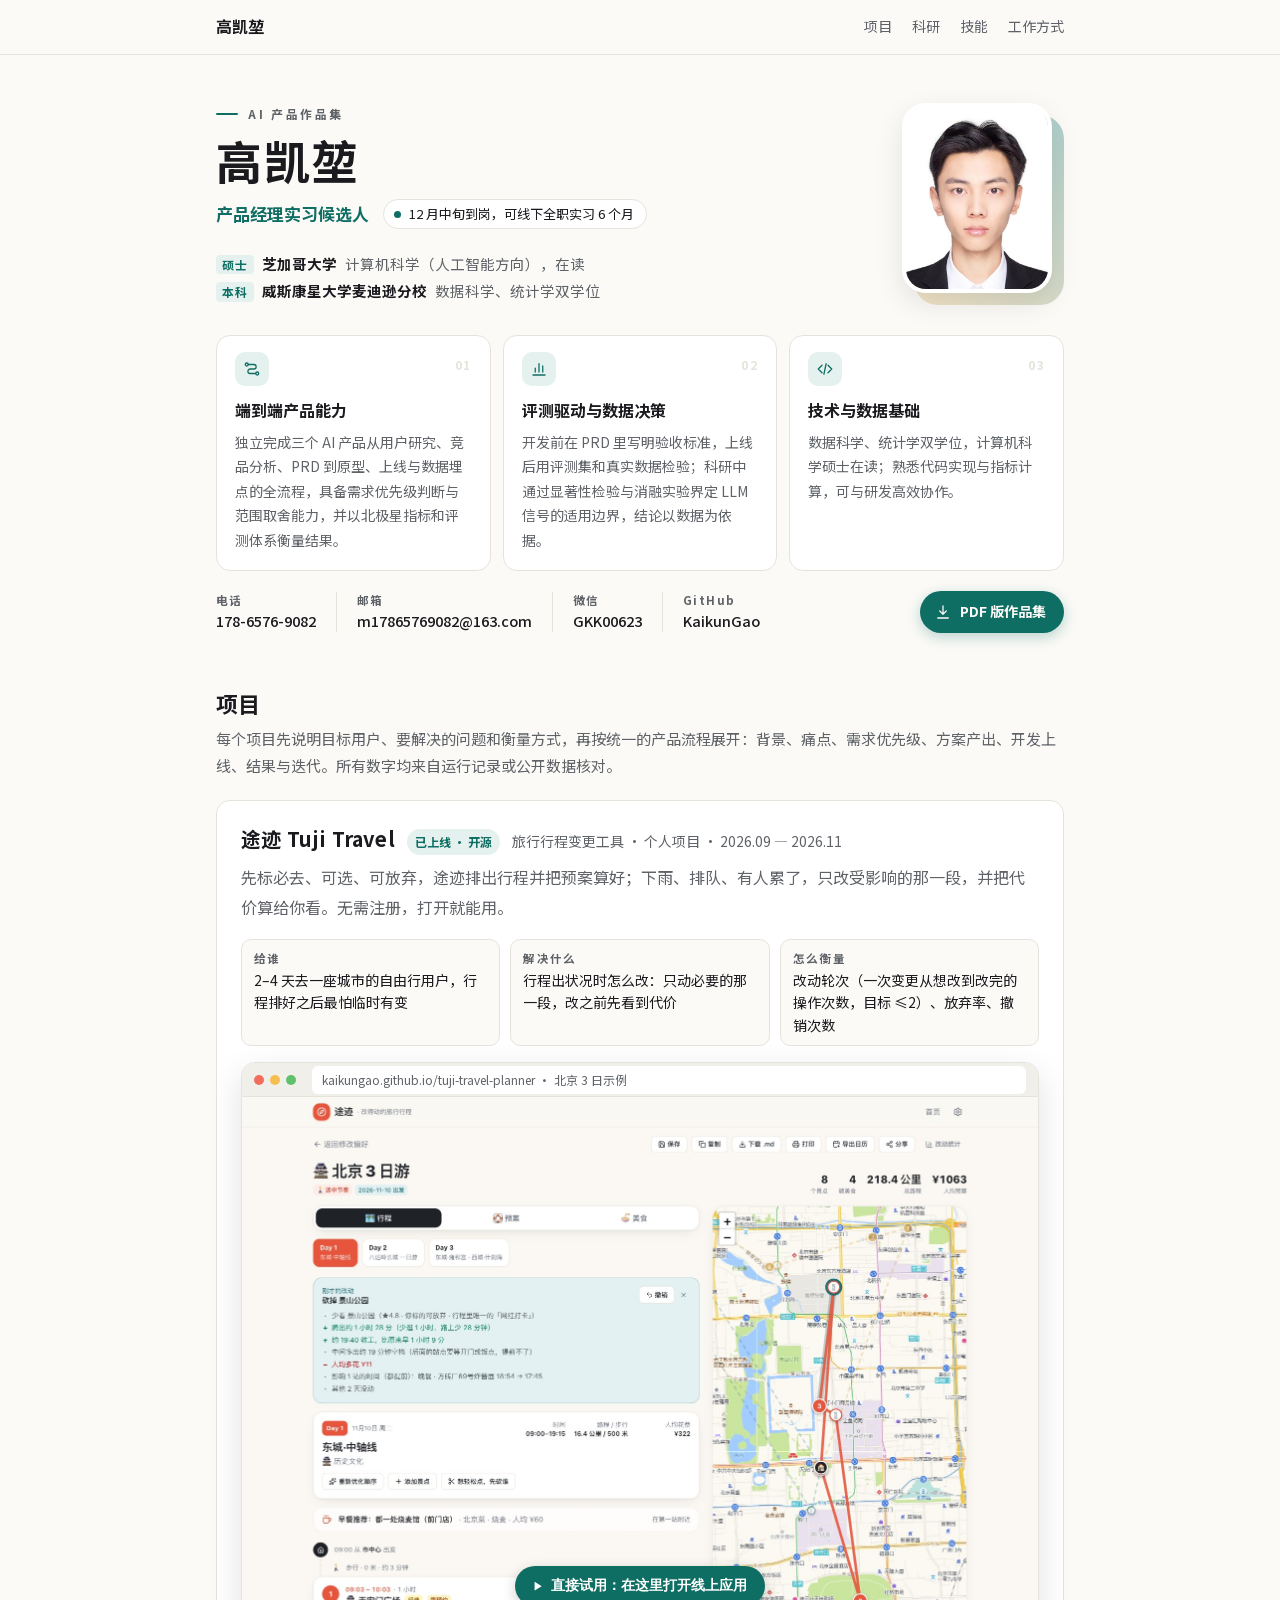
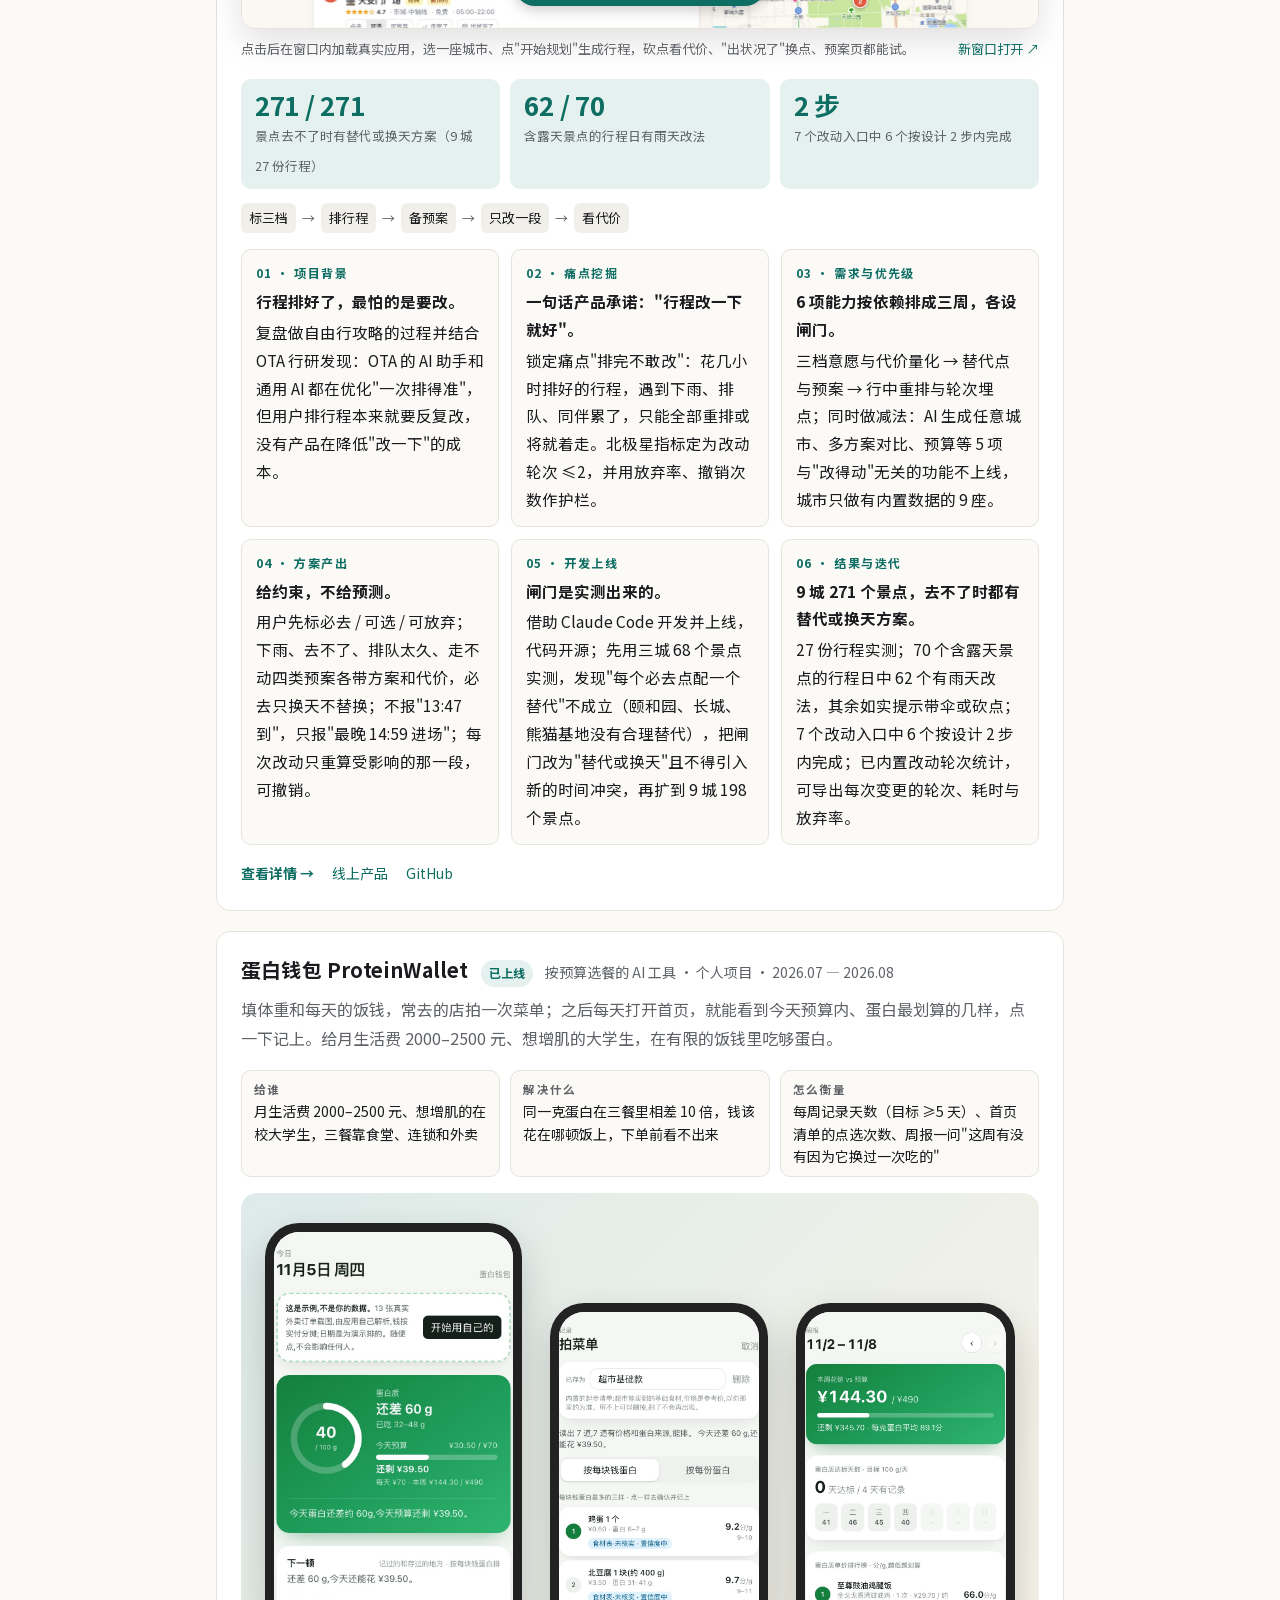
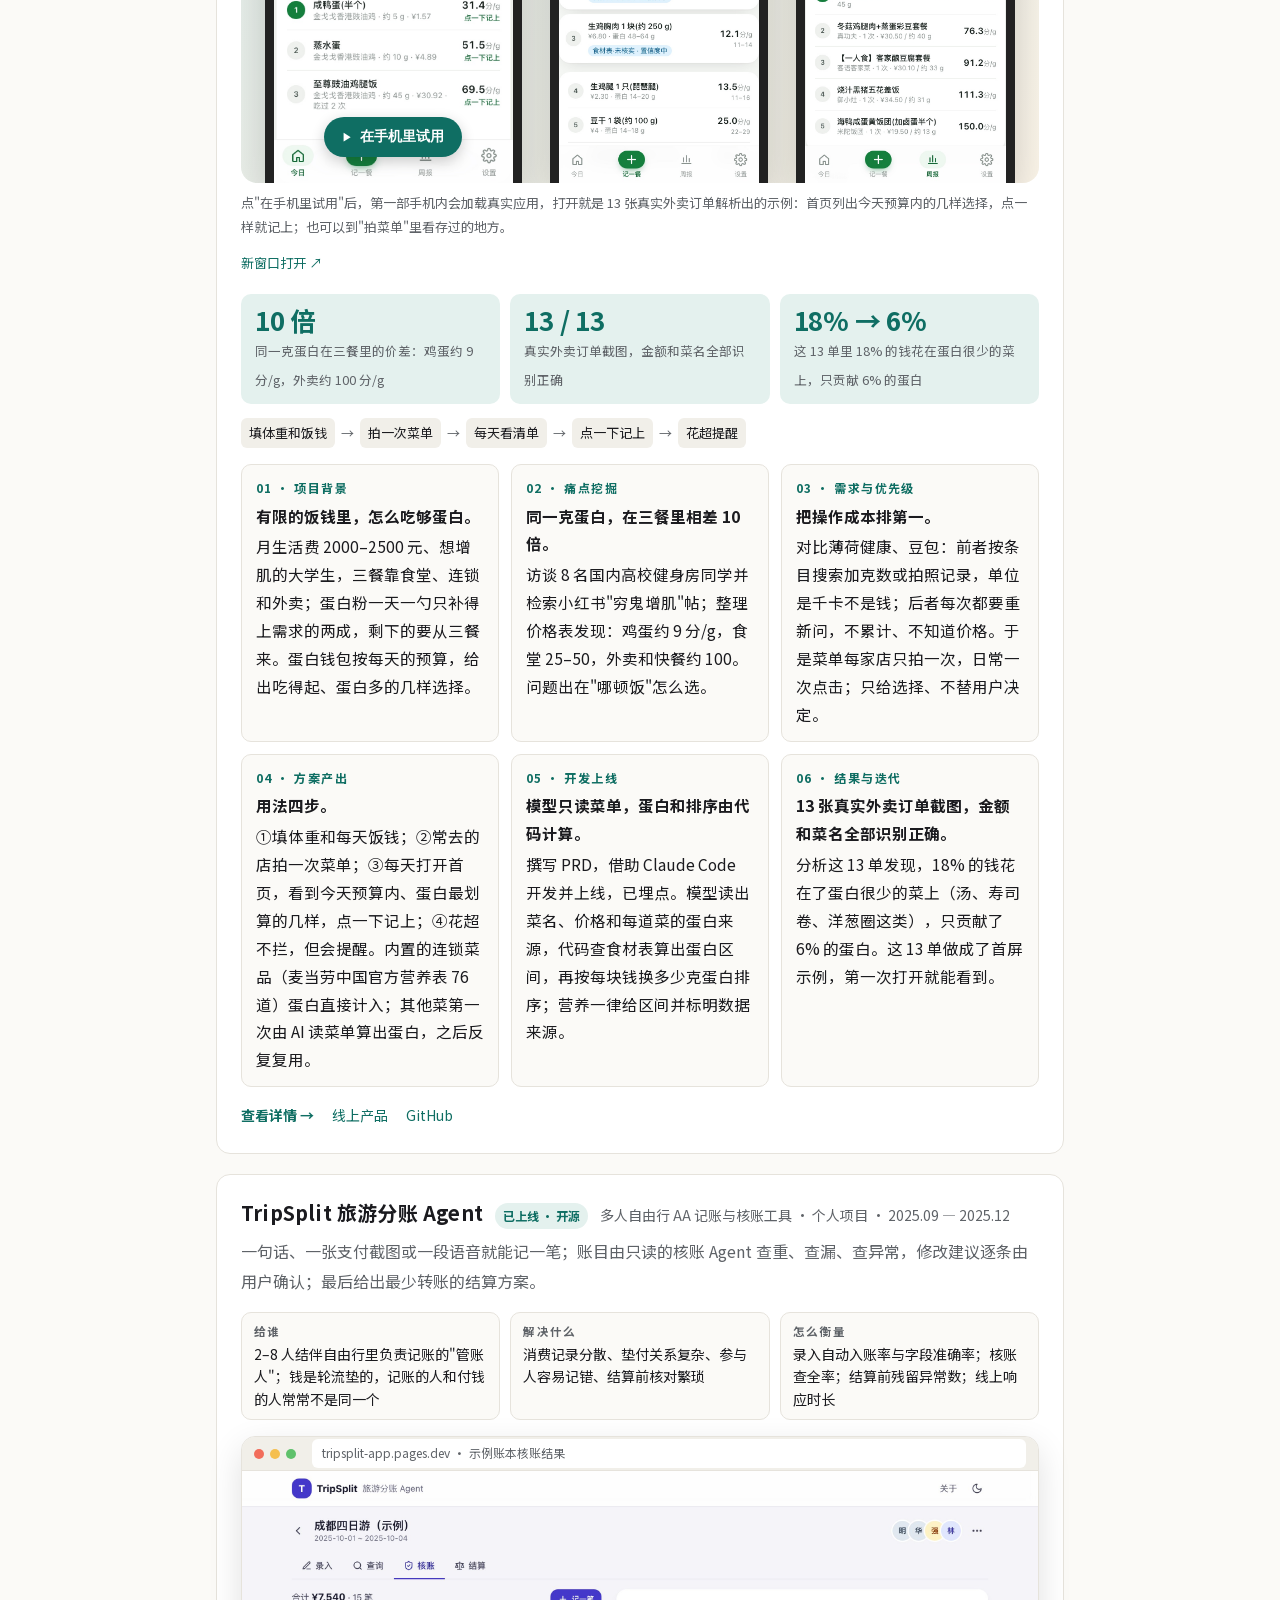
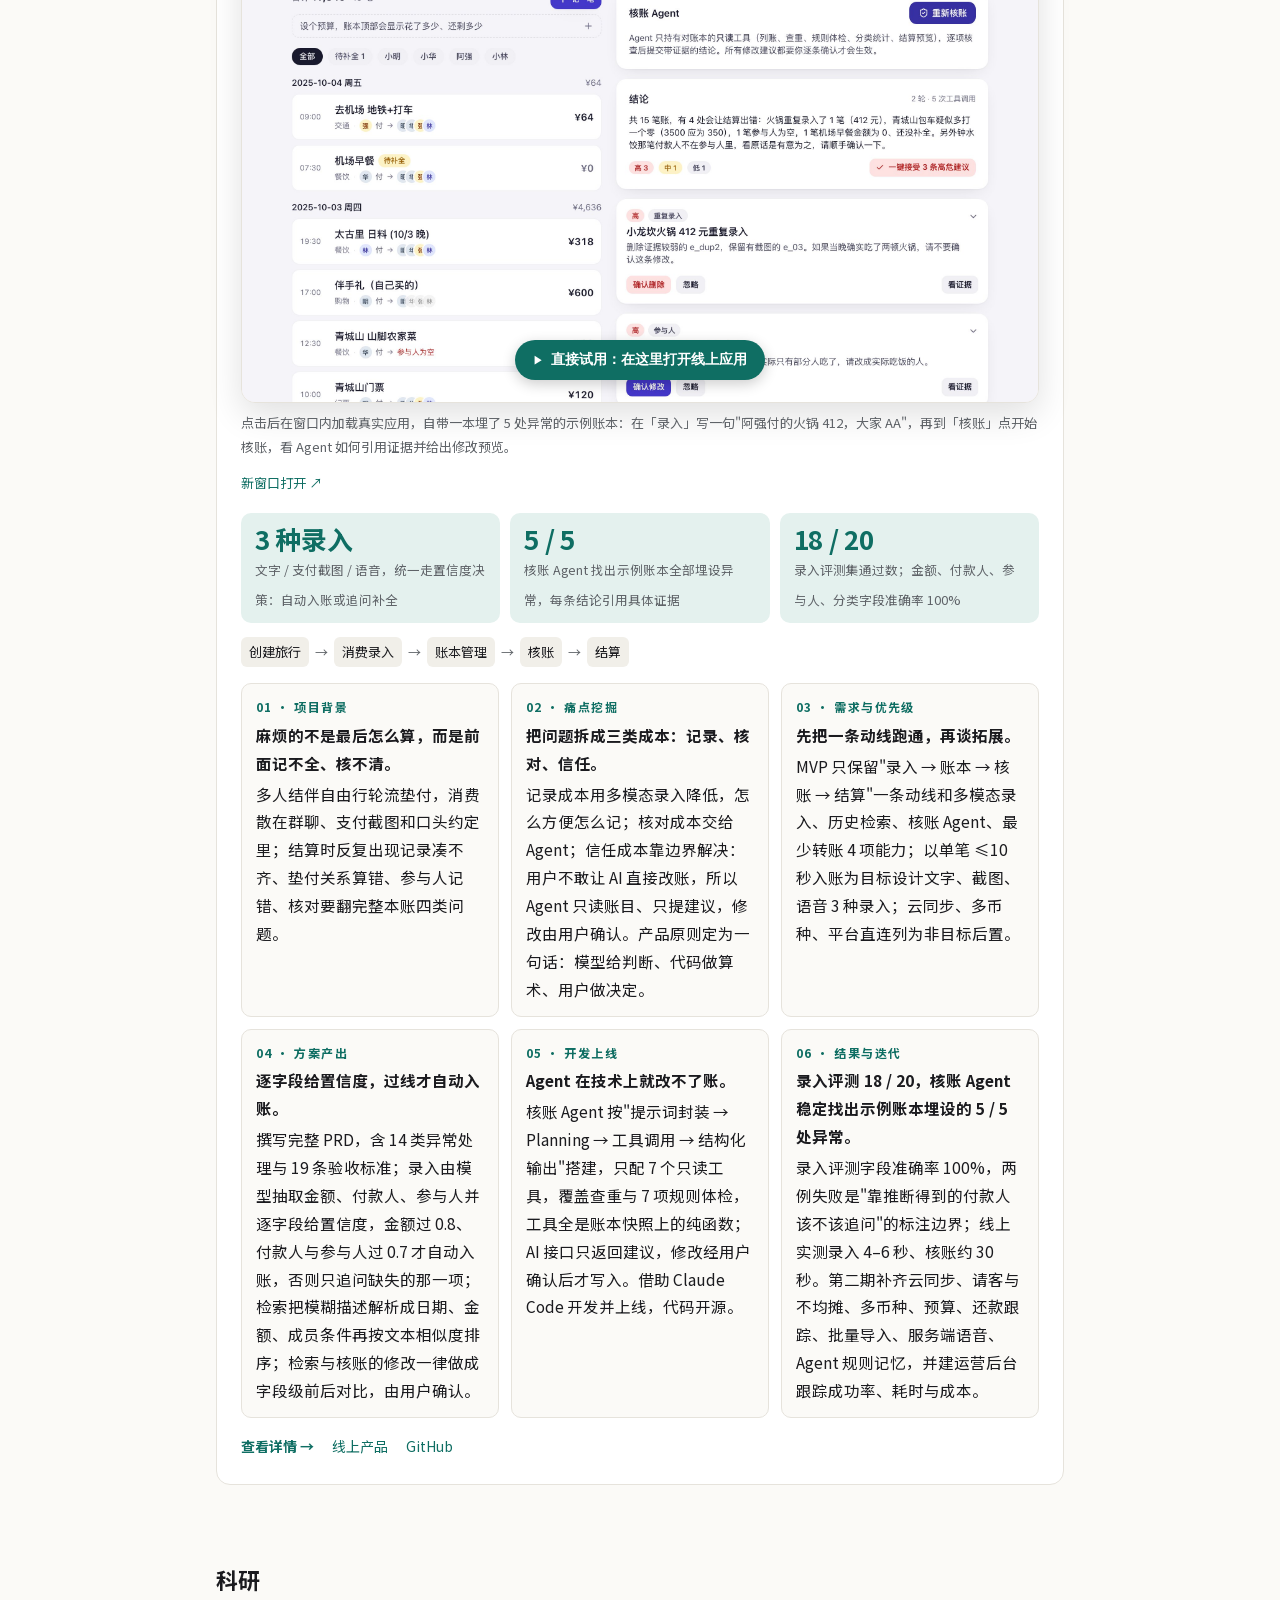
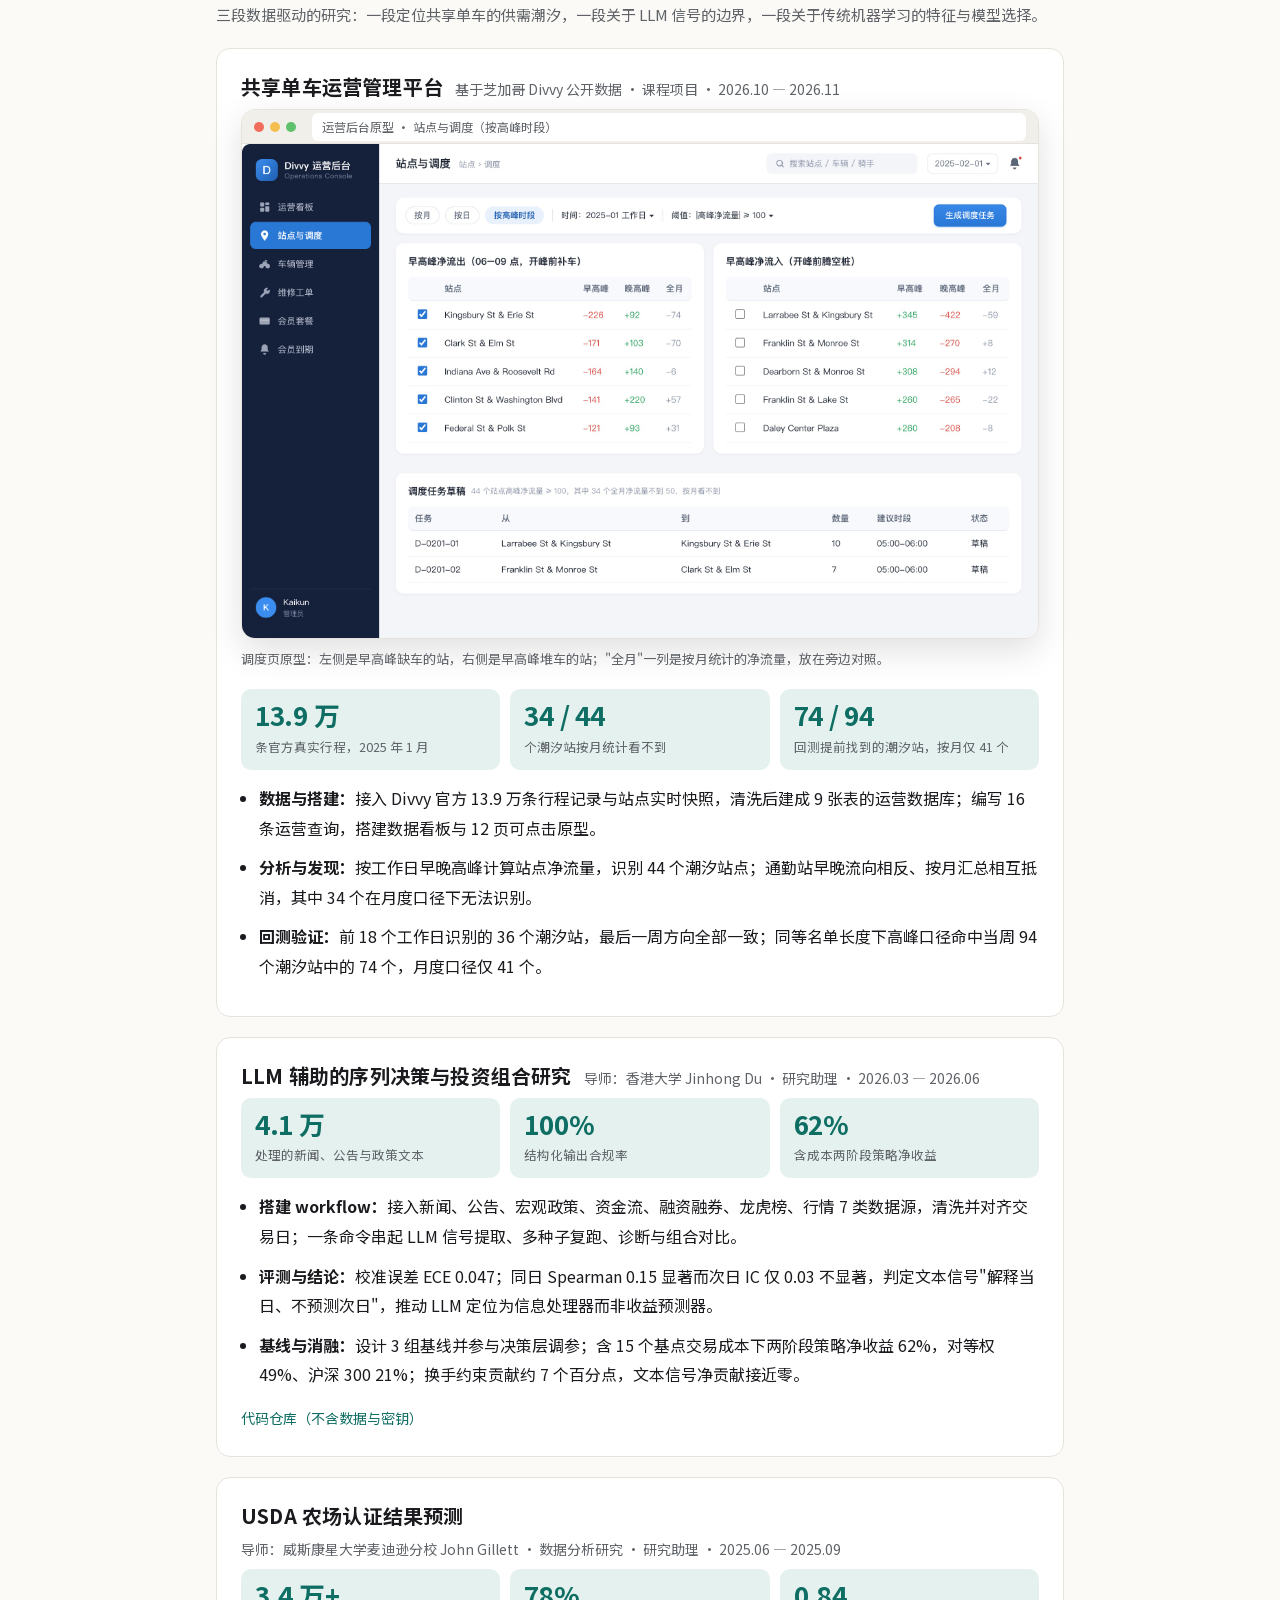
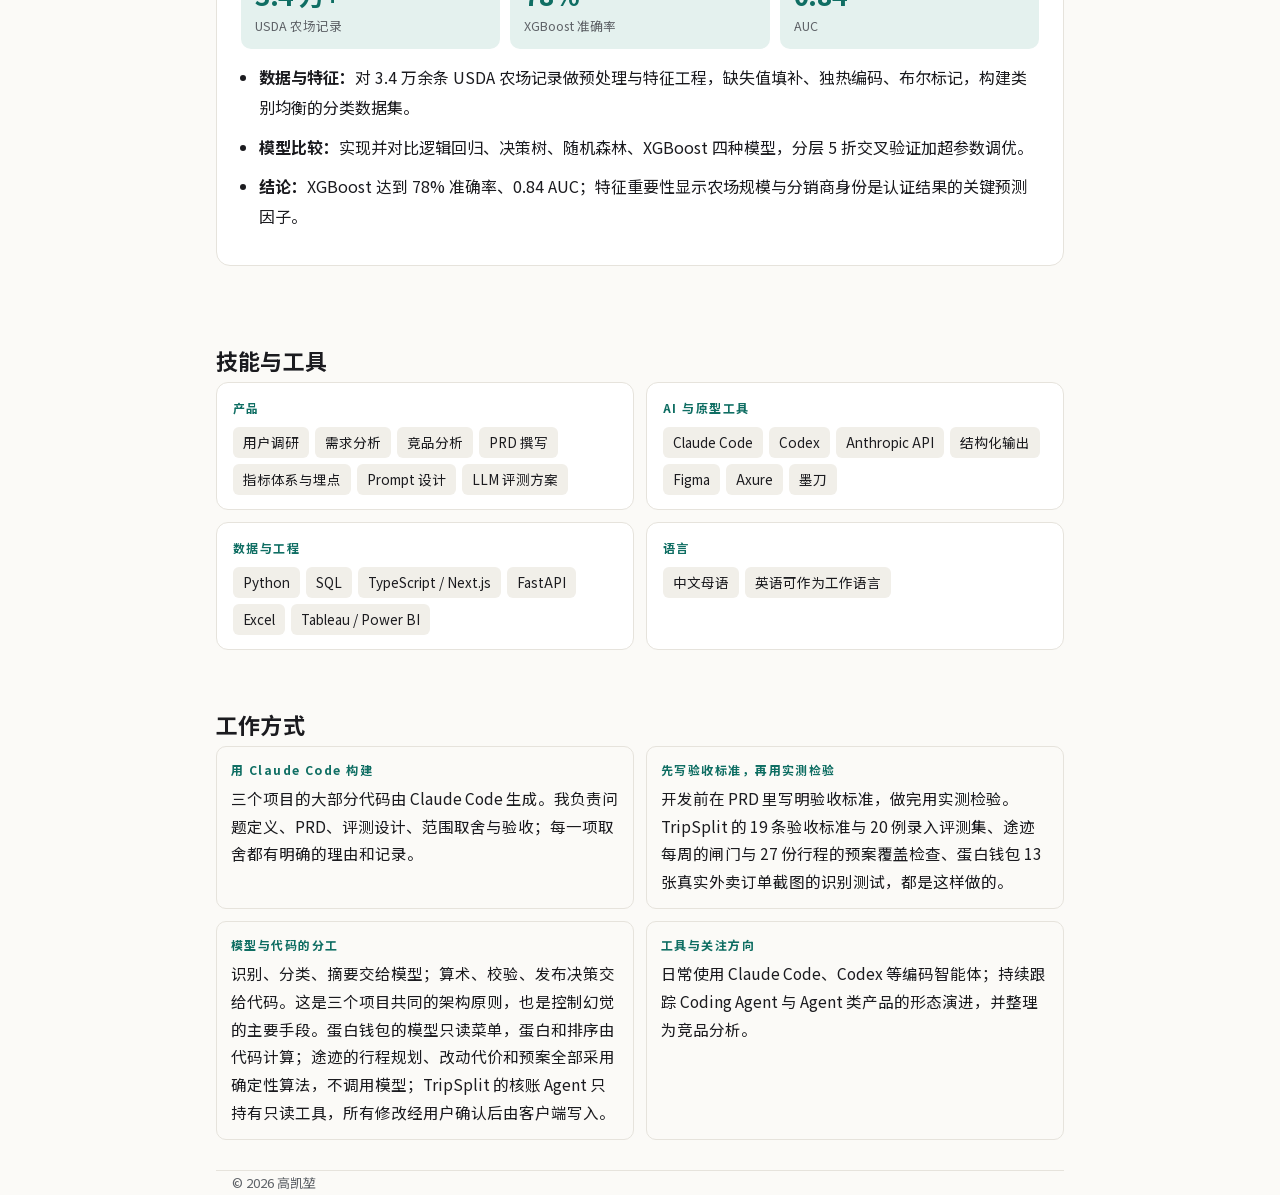
==== commit 473a527d: "蛋白钱包 / TripSplit 的「打开应用」链接换成国内可达的 Cloudflare Pages 地址 protein-wallet.vercel.app → protein-wallet.pag" ====
--- a/index.html
+++ b/index.html
@@ -133,7 +133,7 @@
     <div class="showcase">
       <figure class="phone big" id="pw-demo">
         <img src="assets/pw-today.jpg" alt="蛋白钱包首页：今天的蛋白差额和预算，下面是今天预算内、按每块钱蛋白排好的三样选择" width="780" height="1688">
-        <button type="button" class="demo-btn" data-src="https://protein-wallet.vercel.app/?demo=1" data-title="蛋白钱包 在线试用">在手机里试用</button>
+        <button type="button" class="demo-btn" data-src="https://protein-wallet.pages.dev/?demo=1" data-title="蛋白钱包 在线试用">在手机里试用</button>
       </figure>
       <figure class="phone">
         <img src="assets/pw-menu.jpg" alt="蛋白钱包菜单页：存过的地方按每块钱换多少克蛋白排好，每样带价格、蛋白区间和数据来源" width="780" height="1688">
@@ -142,7 +142,7 @@
         <img src="assets/pw-weekly.jpg" alt="蛋白钱包周报：本周花销与预算、蛋白达标天数、蛋白质单价排行榜" width="780" height="1688">
       </figure>
     </div>
-    <p class="try-note"><span>点"在手机里试用"后，第一部手机内会加载真实应用，打开就是 13 张真实外卖订单解析出的示例：首页列出今天预算内的几样选择，点一样就记上；也可以到"拍菜单"里看存过的地方。</span><a href="https://protein-wallet.vercel.app/?demo=1" target="_blank" rel="noopener">新窗口打开 ↗</a></p>
+    <p class="try-note"><span>点"在手机里试用"后，第一部手机内会加载真实应用，打开就是 13 张真实外卖订单解析出的示例：首页列出今天预算内的几样选择，点一样就记上；也可以到"拍菜单"里看存过的地方。</span><a href="https://protein-wallet.pages.dev/?demo=1" target="_blank" rel="noopener">新窗口打开 ↗</a></p>
     <div class="metrics">
       <div class="metric"><b>10 倍</b><span>同一克蛋白在三餐里的价差：鸡蛋约 9 分/g，外卖约 100 分/g</span></div>
       <div class="metric"><b>13 / 13</b><span>真实外卖订单截图，金额和菜名全部识别正确</span></div>
@@ -161,7 +161,7 @@
     </div>
     <div class="links">
       <a class="more" href="projects/protein-wallet.html">查看详情 →</a>
-      <a href="https://protein-wallet.vercel.app/?demo=1" target="_blank" rel="noopener">线上产品</a>
+      <a href="https://protein-wallet.pages.dev/?demo=1" target="_blank" rel="noopener">线上产品</a>
       <a href="https://github.com/KaikunGao/protein-wallet" target="_blank" rel="noopener">GitHub</a>
     </div>
   </article>
@@ -181,13 +181,13 @@
       <span><b>怎么衡量</b>录入自动入账率与字段准确率；核账查全率；结算前残留异常数；线上响应时长</span>
     </div>
     <div class="browser">
-      <div class="bar" aria-hidden="true"><i></i><i></i><i></i><span class="url">tripsplit-jet.vercel.app · 示例账本核账结果</span></div>
+      <div class="bar" aria-hidden="true"><i></i><i></i><i></i><span class="url">tripsplit-app.pages.dev · 示例账本核账结果</span></div>
       <div class="screen" id="tripsplit-demo">
         <img src="assets/tripsplit-reconcile-hd.jpg" alt="TripSplit 桌面双栏：左侧账本，右侧核账 Agent 的结论、按严重度计数与可逐条确认的修改建议" width="1280" height="853">
-        <button type="button" class="demo-btn" data-src="https://tripsplit-jet.vercel.app/" data-title="TripSplit 在线试用">直接试用：在这里打开线上应用</button>
+        <button type="button" class="demo-btn" data-src="https://tripsplit-app.pages.dev/" data-title="TripSplit 在线试用">直接试用：在这里打开线上应用</button>
       </div>
     </div>
-    <p class="try-note"><span>点击后在窗口内加载真实应用，自带一本埋了 5 处异常的示例账本：在「录入」写一句"阿强付的火锅 412，大家 AA"，再到「核账」点开始核账，看 Agent 如何引用证据并给出修改预览。</span><a href="https://tripsplit-jet.vercel.app/" target="_blank" rel="noopener">新窗口打开 ↗</a></p>
+    <p class="try-note"><span>点击后在窗口内加载真实应用，自带一本埋了 5 处异常的示例账本：在「录入」写一句"阿强付的火锅 412，大家 AA"，再到「核账」点开始核账，看 Agent 如何引用证据并给出修改预览。</span><a href="https://tripsplit-app.pages.dev/" target="_blank" rel="noopener">新窗口打开 ↗</a></p>
     <div class="metrics">
       <div class="metric"><b>3 种录入</b><span>文字 / 支付截图 / 语音，统一走置信度决策：自动入账或追问补全</span></div>
       <div class="metric"><b>5 / 5</b><span>核账 Agent 找出示例账本全部埋设异常，每条结论引用具体证据</span></div>
@@ -206,7 +206,7 @@
     </div>
     <div class="links">
       <a class="more" href="projects/tripsplit.html">查看详情 →</a>
-      <a href="https://tripsplit-jet.vercel.app/" target="_blank" rel="noopener">线上产品</a>
+      <a href="https://tripsplit-app.pages.dev/" target="_blank" rel="noopener">线上产品</a>
       <a href="https://github.com/KaikunGao/tripsplit" target="_blank" rel="noopener">GitHub</a>
     </div>
   </article>
--- a/styles.css
+++ b/styles.css
@@ -279,8 +279,11 @@
   /* Heiti SC keeps a clean PDF text layer; PingFang and Songti map 高 etc. to Kangxi radicals, which breaks ATS text search */
   body { font-size: 11.5px; line-height: 1.55; font-family: "Heiti SC", "Arial Unicode MS", "Noto Sans SC", "Microsoft YaHei", sans-serif; }
   .wrap { max-width: none; padding: 0; }
-  .hero { padding: 0 0 12px; }
-  .hero-top { gap: 20px; }
+  /* print hero is kept short so the first project's screenshot shares page 1:
+     contact moves up between the name block and the portrait, strengths put the icon beside the title */
+  .hero { display: grid; grid-template-columns: minmax(0, 1fr) auto auto; column-gap: 22px; align-items: center; padding: 0 0 4px; }
+  .hero-top { display: contents; }
+  .hero-top > div:first-child { grid-area: 1 / 1; }
   .hero .eyebrow { font-size: 9px; margin-bottom: 4px; }
   .hero h1 { font-size: 24px; margin-bottom: 4px; }
   .hero .role-row { margin-bottom: 8px; }
@@ -288,20 +291,26 @@
   .hero .avail { font-size: 10.5px; }
   .hero .avail i::after { display: none; }
   .hero .edu { font-size: 11px; line-height: 1.7; }
-  .portrait { width: 84px; height: 106px; margin: 0; }
+  .portrait { grid-area: 1 / 3; width: 84px; height: 106px; margin: 0; }
   .portrait::before { display: none; }
   .photo { border: 1px solid var(--line); border-radius: 10px; box-shadow: none; }
-  .hero .strengths { margin-top: 12px; gap: 8px; }
-  .hero .strengths li { padding: 8px 10px 10px; border-radius: 8px; break-inside: avoid; }
+  .hero .strengths { grid-column: 1 / -1; margin-top: 12px; gap: 8px; }
+  .hero .strengths li { display: grid; grid-template-columns: auto minmax(0, 1fr); align-items: center; align-content: start; gap: 4px 8px; padding: 8px 10px 10px; border-radius: 8px; break-inside: avoid; }
   .hero .strengths li::after { display: none; }
-  .hero .strengths .ico { width: 22px; height: 22px; border-radius: 6px; margin-bottom: 5px; }
+  .hero .strengths .ico { width: 22px; height: 22px; border-radius: 6px; margin: 0; }
   .hero .strengths svg { width: 13px; height: 13px; }
-  .hero .strengths b { font-size: 12px; margin-bottom: 2px; }
-  .hero .strengths p { font-size: 10.5px; line-height: 1.55; }
-  .hero .contact { margin-top: 10px; }
-  .hero .contact dl > div { padding: 0 14px; }
-  .hero .contact dt { font-size: 8.5px; }
-  .hero .contact dd { font-size: 11px; }
+  .hero .strengths b { font-size: 12px; margin: 0; }
+  .hero .strengths p { grid-column: 1 / -1; font-size: 10.5px; line-height: 1.55; }
+  .hero .contact { grid-area: 1 / 2; align-self: end; display: block; margin: 0 0 2px; padding-left: 16px; border-left: 1px solid var(--line); }
+  .hero .contact dl { display: block; }
+  .hero .contact dl > div { display: flex; align-items: baseline; gap: 8px; padding: 0; border: 0; }
+  .hero .contact dt { width: 36px; font-size: 8.5px; }
+  .hero .contact dd { font-size: 11px; line-height: 1.7; }
+  .sec-title { font-size: 18px; }
+  .sec-sub { font-size: 12.5px; margin-bottom: 12px; }
+  .browser .bar { height: 24px; }
+  .browser .bar i { width: 7px; height: 7px; }
+  .browser .bar .url { font-size: 10px; padding: 1px 8px; }
   section { padding: 10px 0; }
   .card { break-inside: auto; padding: 12px 14px; margin-bottom: 10px; }
   .card header, .cell, .phone, .cover, .research li, .ways .cell, .metrics, .skill { break-inside: avoid; }
@@ -314,19 +323,23 @@
   .grid6 { grid-template-columns: repeat(2, minmax(0, 1fr)); }
   /* the last row moves to the next page whole instead of leaving two title lines behind */
   .grid6 .cell:nth-last-child(-n+2) { break-inside: avoid; }
+  /* a cell that splits across pages keeps its label and title with the text below them */
+  .grid4 .cell b.k, .grid4 .cell strong { break-after: avoid; }
   .demo > div + div { margin-top: 8px; }
   .cover.shots { display: flex; gap: 8px; width: auto; }
   .cover.shots img { width: 200px; margin: 0; }
   .links { break-before: avoid; }
   .browser { box-shadow: none; break-inside: avoid; }
-  /* 科研 opens on a fresh page so its first card's header is not stranded above the screenshot */
-  #research { break-before: page; }
+  /* 科研: the title, intro and first card's header stay with its screenshot, so they move to the next page together when it does not fit */
+  #research .sec-sub, .research header { break-after: avoid; }
+  #research .sec-sub { break-inside: avoid; }
   .showcase { background: none; padding: 0; gap: 12px; justify-content: flex-start; break-inside: avoid; }
   .showcase .phone, .showcase .phone.big { width: 150px; height: 312px; border-width: 5px; box-shadow: none; border-radius: 22px 22px 0 0; }
     .browser .screen { aspect-ratio: auto; }
   .browser .screen img { height: auto; }
   .try-note { display: none; }
-  .pos { display: block; }
+  .card .one-liner { margin: 6px 0 12px; }
+  .pos { display: block; margin-bottom: 12px; }
   .pos span { display: inline-block; width: 32%; vertical-align: top; box-sizing: border-box; margin-right: 1%; font-size: 11px; }
   .phone { width: 160px; height: 334px; border-width: 6px; box-shadow: none; justify-self: start; }
   .cover { width: 200px; justify-self: start; }
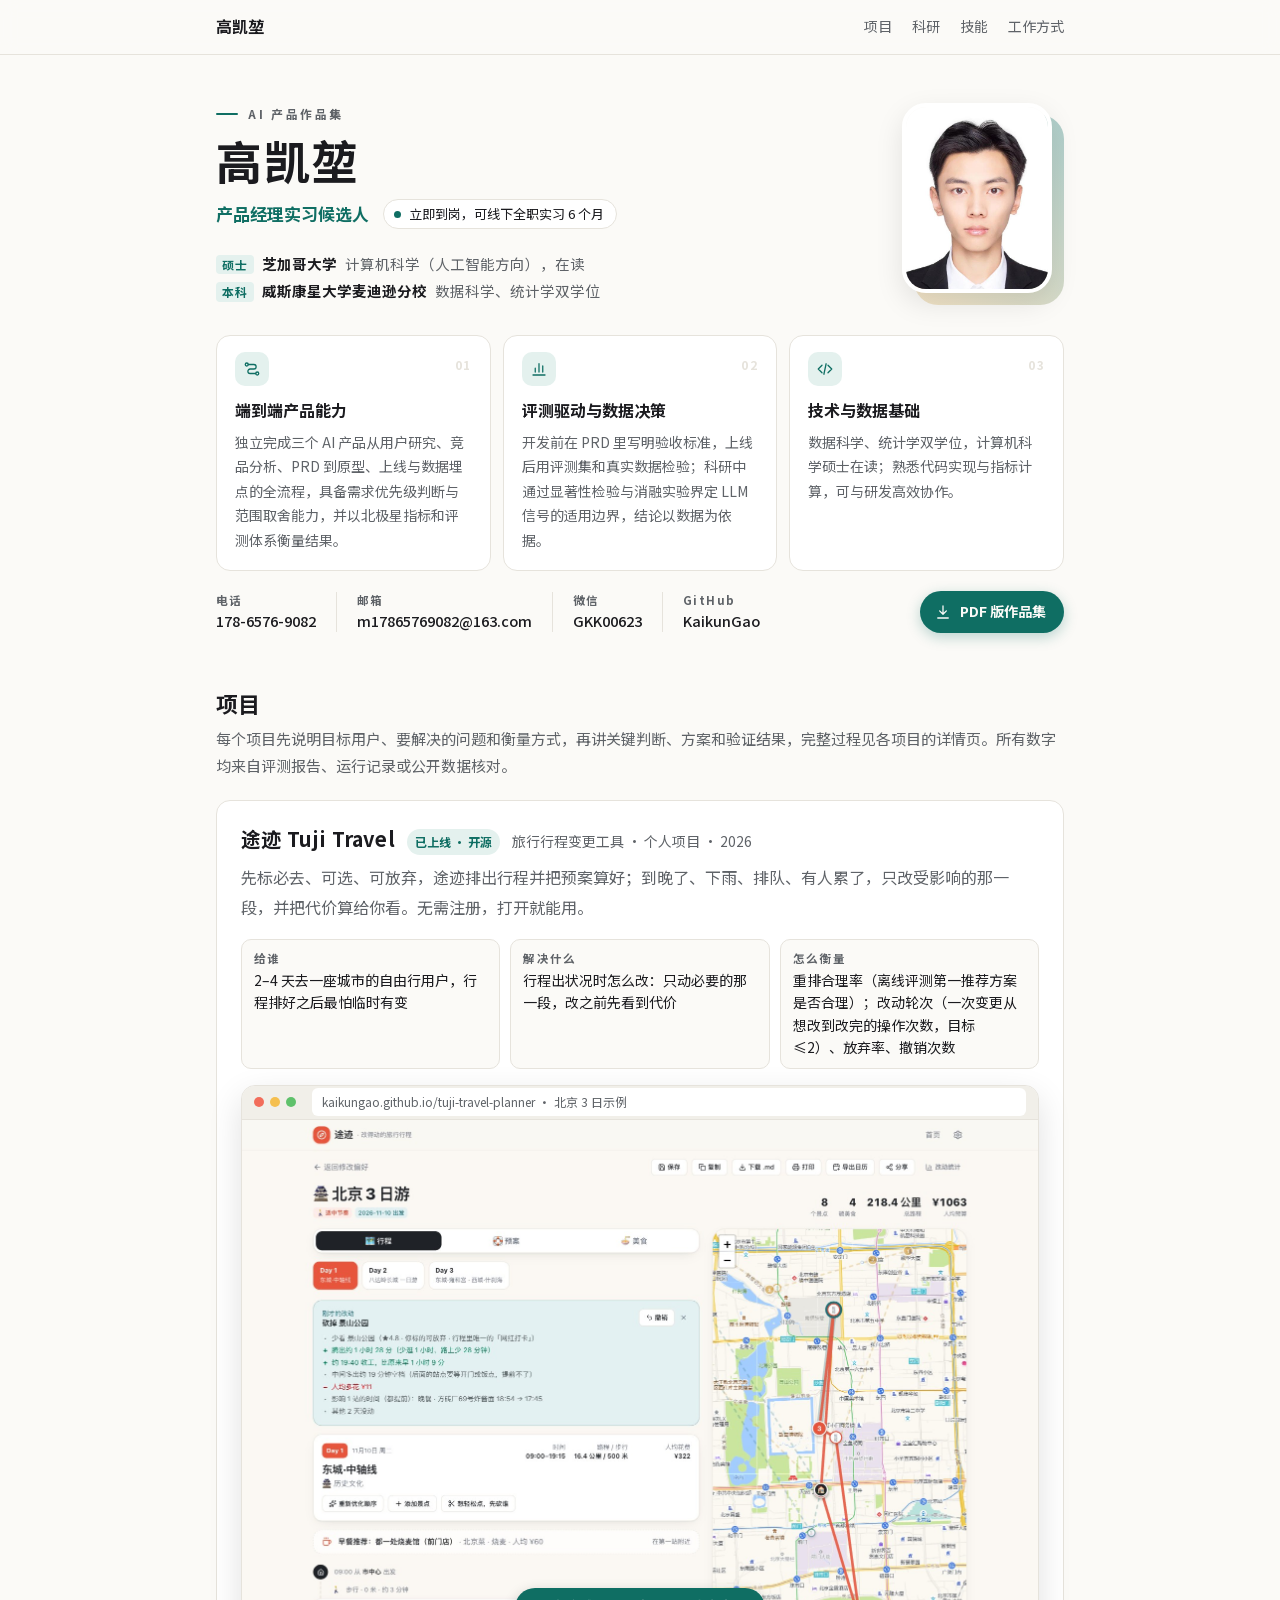
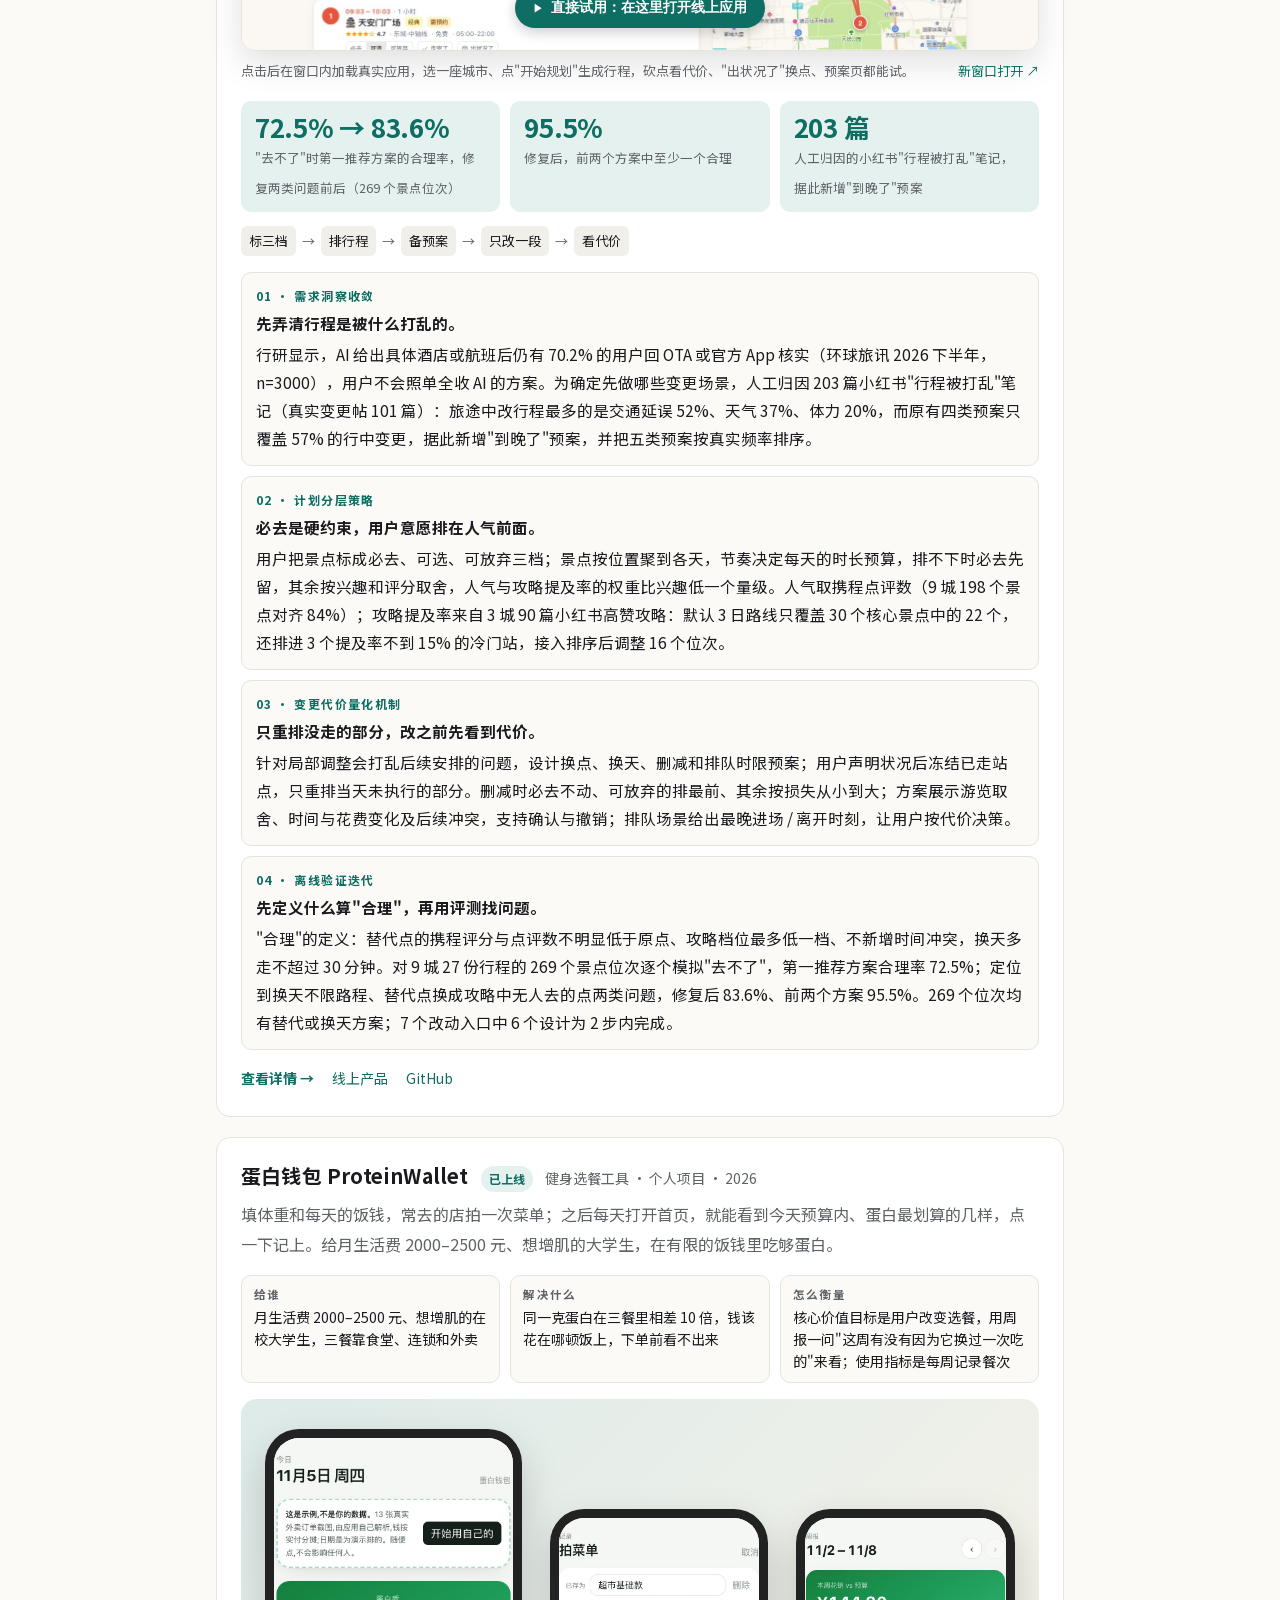
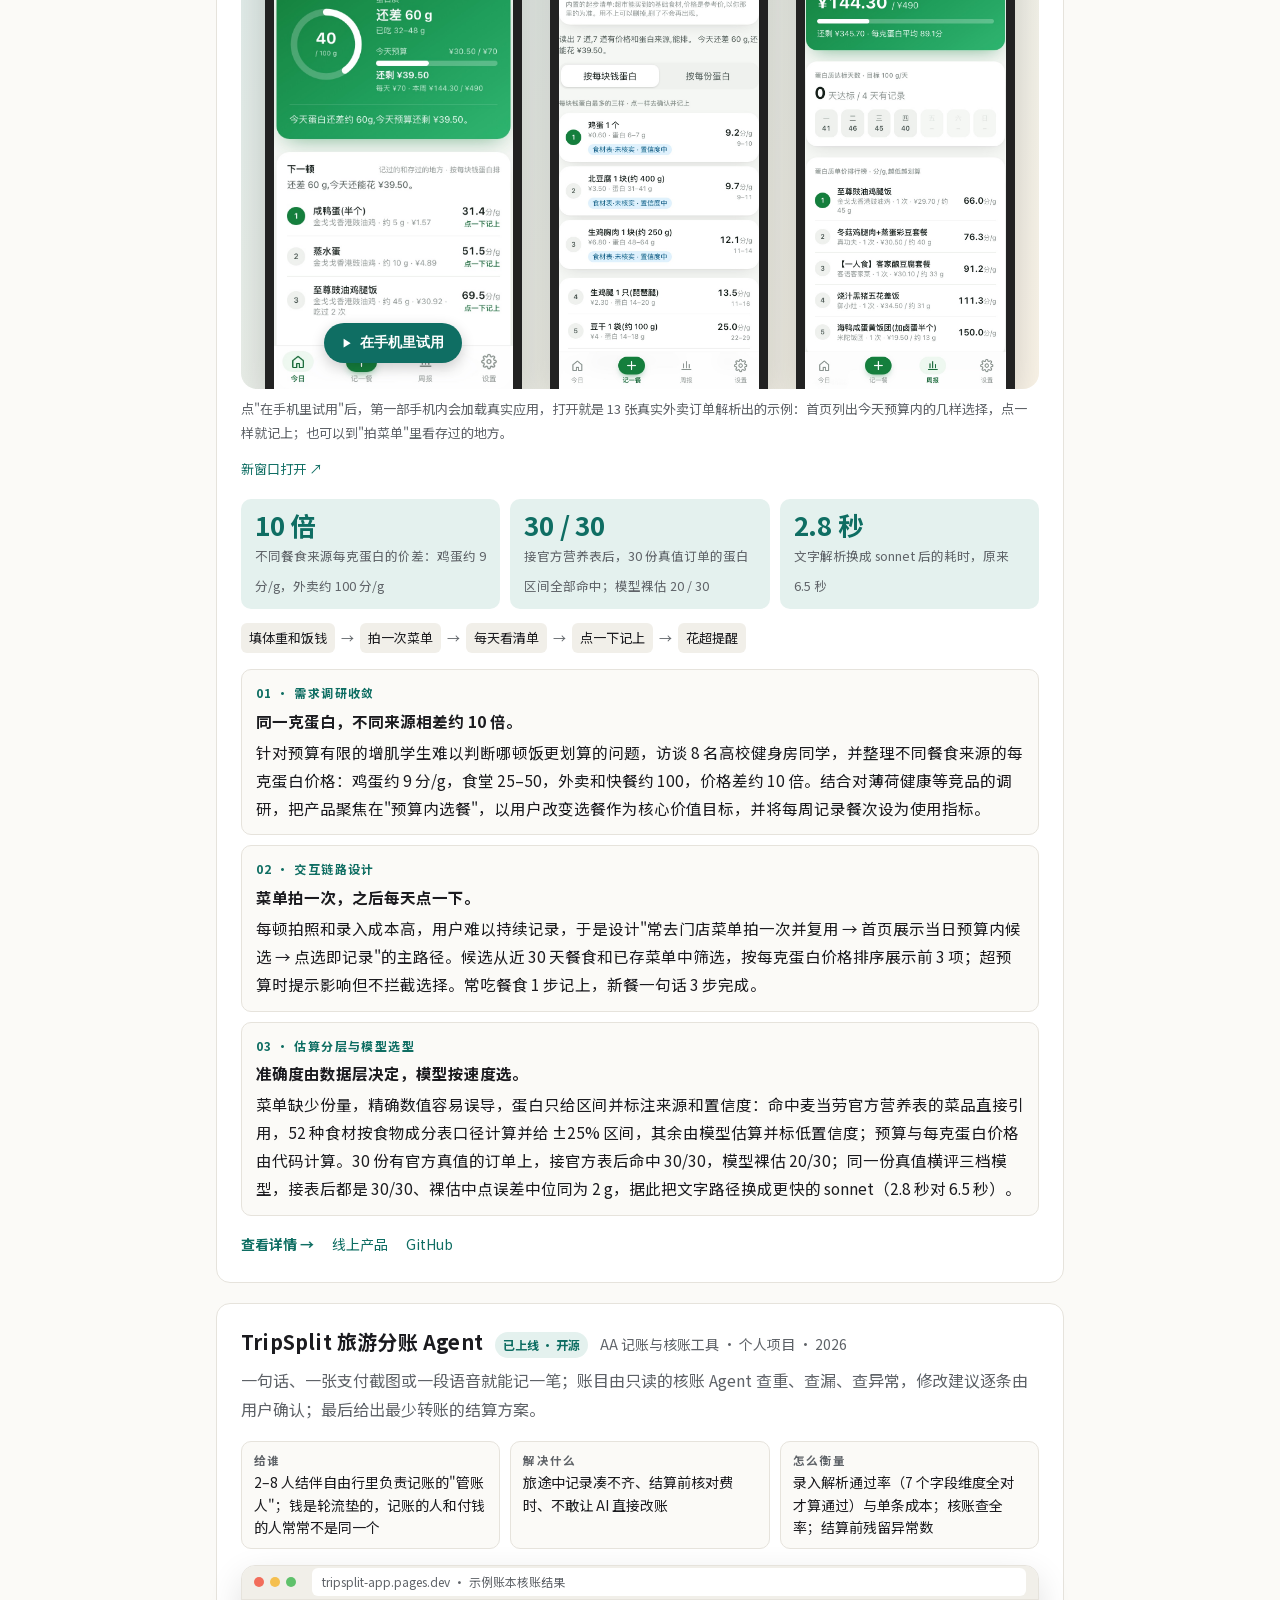
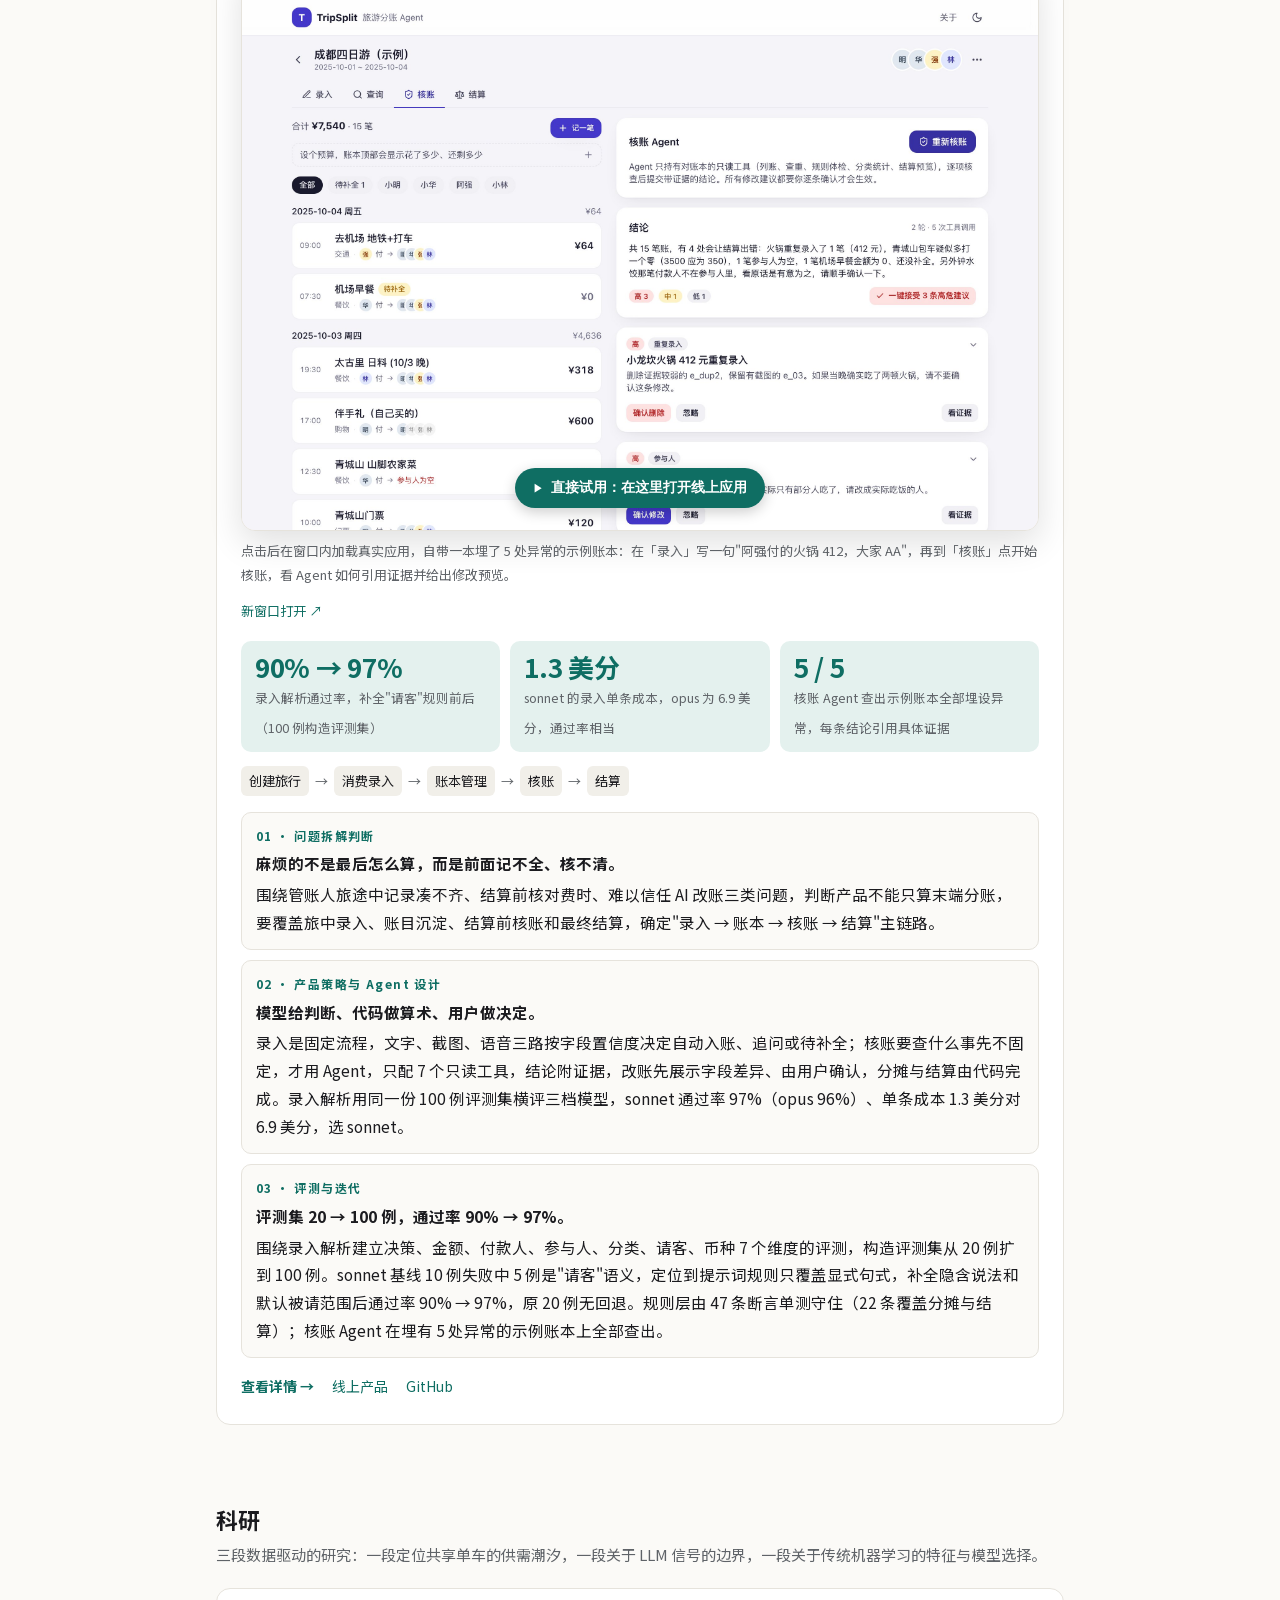
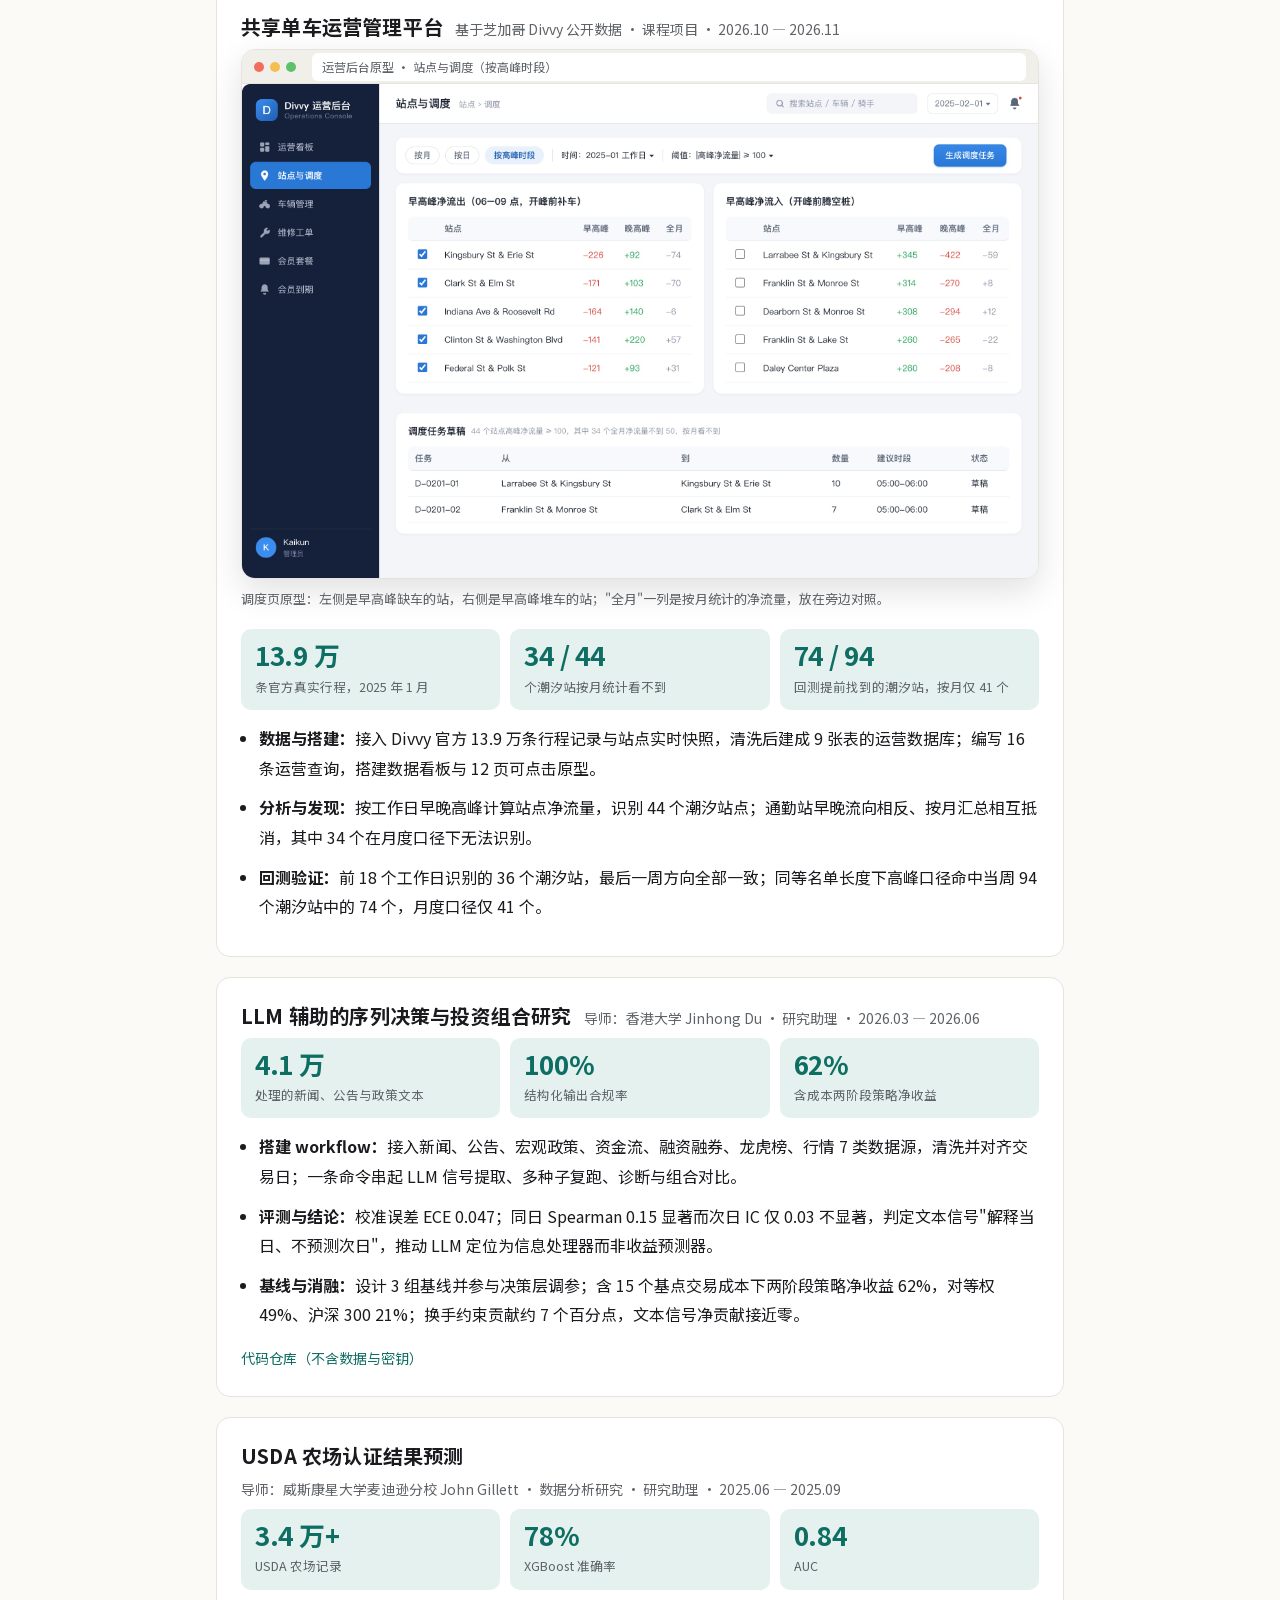
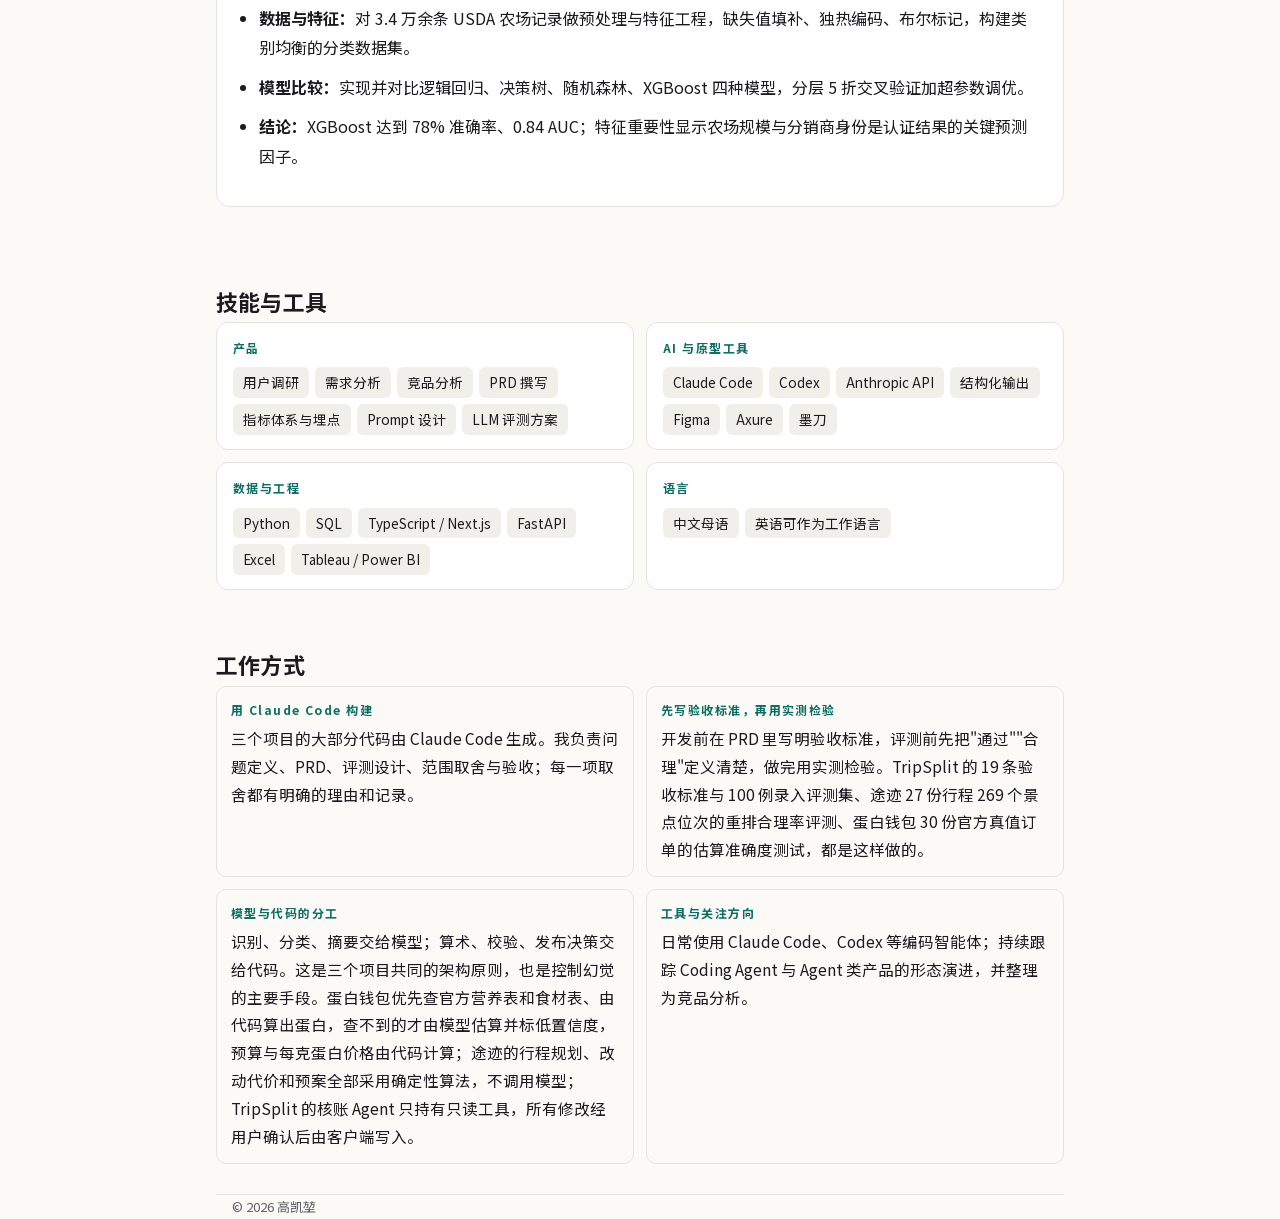
==== commit 87b5b65d: "Portfolio v5.9: aligned with resume v18. Project dates are year only (2026) and the hero says 立即到岗; " ====
--- a/index.html
+++ b/index.html
@@ -4,7 +4,7 @@
 <meta charset="utf-8">
 <meta name="viewport" content="width=device-width, initial-scale=1">
 <title>高凯堃 · AI 产品作品集</title>
-<meta name="description" content="高凯堃的 AI 产品作品集：TripSplit 旅游分账 Agent、途迹 Tuji Travel、ProteinWallet 三个项目，每个按背景、痛点、需求优先级、方案、开发上线、结果与迭代展示，以及共享单车供需潮汐定位、LLM 新闻信号与投资组合决策等研究。">
+<meta name="description" content="高凯堃的 AI 产品作品集：TripSplit 旅游分账 Agent、途迹 Tuji Travel、ProteinWallet 三个项目，每个讲清目标用户、关键判断、方案与验证结果，以及共享单车供需潮汐定位、LLM 新闻信号与投资组合决策等研究。">
 <meta property="og:title" content="高凯堃 · AI 产品作品集">
 <meta property="og:description" content="三个从痛点、PRD 到上线与复盘的 AI 产品项目，三段数据与评测驱动的科研。">
 <meta property="og:type" content="website">
@@ -32,7 +32,7 @@
       <h1>高凯堃</h1>
       <div class="role-row">
         <p class="role">产品经理实习候选人</p>
-        <p class="avail"><i aria-hidden="true"></i>12 月中旬到岗，可线下全职实习 6 个月</p>
+        <p class="avail"><i aria-hidden="true"></i>立即到岗，可线下全职实习 6 个月</p>
       </div>
       <ul class="edu">
         <li><span class="deg">硕士</span><b>芝加哥大学</b><span class="major">计算机科学（人工智能方向），在读</span></li>
@@ -71,20 +71,20 @@
 
 <section id="projects">
   <h2 class="sec-title">项目</h2>
-  <p class="sec-sub">每个项目先说明目标用户、要解决的问题和衡量方式，再按统一的产品流程展开：背景、痛点、需求优先级、方案产出、开发上线、结果与迭代。所有数字均来自运行记录或公开数据核对。</p>
+  <p class="sec-sub">每个项目先说明目标用户、要解决的问题和衡量方式，再讲关键判断、方案和验证结果，完整过程见各项目的详情页。所有数字均来自评测报告、运行记录或公开数据核对。</p>
 
   <!-- Tuji -->
   <article class="card feature">
     <header>
       <h3>途迹 Tuji Travel</h3>
       <span class="badge">已上线 · 开源</span>
-      <span class="meta">旅行行程变更工具 · 个人项目 · 2026.09 — 2026.11</span>
-    </header>
-    <p class="one-liner">先标必去、可选、可放弃，途迹排出行程并把预案算好；下雨、排队、有人累了，只改受影响的那一段，并把代价算给你看。无需注册，打开就能用。</p>
+      <span class="meta">旅行行程变更工具 · 个人项目 · 2026</span>
+    </header>
+    <p class="one-liner">先标必去、可选、可放弃，途迹排出行程并把预案算好；到晚了、下雨、排队、有人累了，只改受影响的那一段，并把代价算给你看。无需注册，打开就能用。</p>
     <div class="pos">
       <span><b>给谁</b>2–4 天去一座城市的自由行用户，行程排好之后最怕临时有变</span>
       <span><b>解决什么</b>行程出状况时怎么改：只动必要的那一段，改之前先看到代价</span>
-      <span><b>怎么衡量</b>改动轮次（一次变更从想改到改完的操作次数，目标 ≤2）、放弃率、撤销次数</span>
+      <span><b>怎么衡量</b>重排合理率（离线评测第一推荐方案是否合理）；改动轮次（一次变更从想改到改完的操作次数，目标 ≤2）、放弃率、撤销次数</span>
     </div>
     <div class="browser">
       <div class="bar" aria-hidden="true"><i></i><i></i><i></i><span class="url">kaikungao.github.io/tuji-travel-planner · 北京 3 日示例</span></div>
@@ -95,20 +95,18 @@
     </div>
     <p class="try-note"><span>点击后在窗口内加载真实应用，选一座城市、点"开始规划"生成行程，砍点看代价、"出状况了"换点、预案页都能试。</span><a href="https://kaikungao.github.io/tuji-travel-planner/" target="_blank" rel="noopener">新窗口打开 ↗</a></p>
     <div class="metrics">
-      <div class="metric"><b>271 / 271</b><span>景点去不了时有替代或换天方案（9 城 27 份行程）</span></div>
-      <div class="metric"><b>62 / 70</b><span>含露天景点的行程日有雨天改法</span></div>
-      <div class="metric"><b>2 步</b><span>7 个改动入口中 6 个按设计 2 步内完成</span></div>
+      <div class="metric"><b>72.5% → 83.6%</b><span>"去不了"时第一推荐方案的合理率，修复两类问题前后（269 个景点位次）</span></div>
+      <div class="metric"><b>95.5%</b><span>修复后，前两个方案中至少一个合理</span></div>
+      <div class="metric"><b>203 篇</b><span>人工归因的小红书"行程被打乱"笔记，据此新增"到晚了"预案</span></div>
     </div>
     <div class="flow">
       <span>标三档</span><i>→</i><span>排行程</span><i>→</i><span>备预案</span><i>→</i><span>只改一段</span><i>→</i><span>看代价</span>
     </div>
-    <div class="grid4 grid6">
-      <div class="cell"><b class="k">01 · 项目背景</b><strong>行程排好了，最怕的是要改。</strong>复盘做自由行攻略的过程并结合 OTA 行研发现：OTA 的 AI 助手和通用 AI 都在优化"一次排得准"，但用户排行程本来就要反复改，没有产品在降低"改一下"的成本。</div>
-      <div class="cell"><b class="k">02 · 痛点挖掘</b><strong>一句话产品承诺："行程改一下就好"。</strong>锁定痛点"排完不敢改"：花几小时排好的行程，遇到下雨、排队、同伴累了，只能全部重排或将就着走。北极星指标定为改动轮次 ≤2，并用放弃率、撤销次数作护栏。</div>
-      <div class="cell"><b class="k">03 · 需求与优先级</b><strong>6 项能力按依赖排成三周，各设闸门。</strong>三档意愿与代价量化 → 替代点与预案 → 行中重排与轮次埋点；同时做减法：AI 生成任意城市、多方案对比、预算等 5 项与"改得动"无关的功能不上线，城市只做有内置数据的 9 座。</div>
-      <div class="cell"><b class="k">04 · 方案产出</b><strong>给约束，不给预测。</strong>用户先标必去 / 可选 / 可放弃；下雨、去不了、排队太久、走不动四类预案各带方案和代价，必去只换天不替换；不报"13:47 到"，只报"最晚 14:59 进场"；每次改动只重算受影响的那一段，可撤销。</div>
-      <div class="cell"><b class="k">05 · 开发上线</b><strong>闸门是实测出来的。</strong>借助 Claude Code 开发并上线，代码开源；先用三城 68 个景点实测，发现"每个必去点配一个替代"不成立（颐和园、长城、熊猫基地没有合理替代），把闸门改为"替代或换天"且不得引入新的时间冲突，再扩到 9 城 198 个景点。</div>
-      <div class="cell"><b class="k">06 · 结果与迭代</b><strong>9 城 271 个景点，去不了时都有替代或换天方案。</strong>27 份行程实测；70 个含露天景点的行程日中 62 个有雨天改法，其余如实提示带伞或砍点；7 个改动入口中 6 个按设计 2 步内完成；已内置改动轮次统计，可导出每次变更的轮次、耗时与放弃率。</div>
+    <div class="grid4 rows">
+      <div class="cell"><b class="k">01 · 需求洞察收敛</b><strong>先弄清行程是被什么打乱的。</strong>行研显示，AI 给出具体酒店或航班后仍有 70.2% 的用户回 OTA 或官方 App 核实（环球旅讯 2026 下半年，n=3000），用户不会照单全收 AI 的方案。为确定先做哪些变更场景，人工归因 203 篇小红书"行程被打乱"笔记（真实变更帖 101 篇）：旅途中改行程最多的是交通延误 52%、天气 37%、体力 20%，而原有四类预案只覆盖 57% 的行中变更，据此新增"到晚了"预案，并把五类预案按真实频率排序。</div>
+      <div class="cell"><b class="k">02 · 计划分层策略</b><strong>必去是硬约束，用户意愿排在人气前面。</strong>用户把景点标成必去、可选、可放弃三档；景点按位置聚到各天，节奏决定每天的时长预算，排不下时必去先留，其余按兴趣和评分取舍，人气与攻略提及率的权重比兴趣低一个量级。人气取携程点评数（9 城 198 个景点对齐 84%）；攻略提及率来自 3 城 90 篇小红书高赞攻略：默认 3 日路线只覆盖 30 个核心景点中的 22 个，还排进 3 个提及率不到 15% 的冷门站，接入排序后调整 16 个位次。</div>
+      <div class="cell"><b class="k">03 · 变更代价量化机制</b><strong>只重排没走的部分，改之前先看到代价。</strong>针对局部调整会打乱后续安排的问题，设计换点、换天、删减和排队时限预案；用户声明状况后冻结已走站点，只重排当天未执行的部分。删减时必去不动、可放弃的排最前、其余按损失从小到大；方案展示游览取舍、时间与花费变化及后续冲突，支持确认与撤销；排队场景给出最晚进场 / 离开时刻，让用户按代价决策。</div>
+      <div class="cell"><b class="k">04 · 离线验证迭代</b><strong>先定义什么算"合理"，再用评测找问题。</strong>"合理"的定义：替代点的携程评分与点评数不明显低于原点、攻略档位最多低一档、不新增时间冲突，换天多走不超过 30 分钟。对 9 城 27 份行程的 269 个景点位次逐个模拟"去不了"，第一推荐方案合理率 72.5%；定位到换天不限路程、替代点换成攻略中无人去的点两类问题，修复后 83.6%、前两个方案 95.5%。269 个位次均有替代或换天方案；7 个改动入口中 6 个设计为 2 步内完成。</div>
     </div>
     <div class="links">
       <a class="more" href="projects/tuji.html">查看详情 →</a>
@@ -122,13 +120,13 @@
     <header>
       <h3>蛋白钱包 ProteinWallet</h3>
       <span class="badge">已上线</span>
-      <span class="meta">按预算选餐的 AI 工具 · 个人项目 · 2026.07 — 2026.08</span>
+      <span class="meta">健身选餐工具 · 个人项目 · 2026</span>
     </header>
     <p class="one-liner">填体重和每天的饭钱，常去的店拍一次菜单；之后每天打开首页，就能看到今天预算内、蛋白最划算的几样，点一下记上。给月生活费 2000–2500 元、想增肌的大学生，在有限的饭钱里吃够蛋白。</p>
     <div class="pos">
       <span><b>给谁</b>月生活费 2000–2500 元、想增肌的在校大学生，三餐靠食堂、连锁和外卖</span>
       <span><b>解决什么</b>同一克蛋白在三餐里相差 10 倍，钱该花在哪顿饭上，下单前看不出来</span>
-      <span><b>怎么衡量</b>每周记录天数（目标 ≥5 天）、首页清单的点选次数、周报一问"这周有没有因为它换过一次吃的"</span>
+      <span><b>怎么衡量</b>核心价值目标是用户改变选餐，用周报一问"这周有没有因为它换过一次吃的"来看；使用指标是每周记录餐次</span>
     </div>
     <div class="showcase">
       <figure class="phone big" id="pw-demo">
@@ -144,20 +142,17 @@
     </div>
     <p class="try-note"><span>点"在手机里试用"后，第一部手机内会加载真实应用，打开就是 13 张真实外卖订单解析出的示例：首页列出今天预算内的几样选择，点一样就记上；也可以到"拍菜单"里看存过的地方。</span><a href="https://protein-wallet.pages.dev/?demo=1" target="_blank" rel="noopener">新窗口打开 ↗</a></p>
     <div class="metrics">
-      <div class="metric"><b>10 倍</b><span>同一克蛋白在三餐里的价差：鸡蛋约 9 分/g，外卖约 100 分/g</span></div>
-      <div class="metric"><b>13 / 13</b><span>真实外卖订单截图，金额和菜名全部识别正确</span></div>
-      <div class="metric"><b>18% → 6%</b><span>这 13 单里 18% 的钱花在蛋白很少的菜上，只贡献 6% 的蛋白</span></div>
+      <div class="metric"><b>10 倍</b><span>不同餐食来源每克蛋白的价差：鸡蛋约 9 分/g，外卖约 100 分/g</span></div>
+      <div class="metric"><b>30 / 30</b><span>接官方营养表后，30 份真值订单的蛋白区间全部命中；模型裸估 20 / 30</span></div>
+      <div class="metric"><b>2.8 秒</b><span>文字解析换成 sonnet 后的耗时，原来 6.5 秒</span></div>
     </div>
     <div class="flow">
       <span>填体重和饭钱</span><i>→</i><span>拍一次菜单</span><i>→</i><span>每天看清单</span><i>→</i><span>点一下记上</span><i>→</i><span>花超提醒</span>
     </div>
-    <div class="grid4 grid6">
-      <div class="cell"><b class="k">01 · 项目背景</b><strong>有限的饭钱里，怎么吃够蛋白。</strong>月生活费 2000–2500 元、想增肌的大学生，三餐靠食堂、连锁和外卖；蛋白粉一天一勺只补得上需求的两成，剩下的要从三餐来。蛋白钱包按每天的预算，给出吃得起、蛋白多的几样选择。</div>
-      <div class="cell"><b class="k">02 · 痛点挖掘</b><strong>同一克蛋白，在三餐里相差 10 倍。</strong>访谈 8 名国内高校健身房同学并检索小红书"穷鬼增肌"帖；整理价格表发现：鸡蛋约 9 分/g，食堂 25–50，外卖和快餐约 100。问题出在"哪顿饭"怎么选。</div>
-      <div class="cell"><b class="k">03 · 需求与优先级</b><strong>把操作成本排第一。</strong>对比薄荷健康、豆包：前者按条目搜索加克数或拍照记录，单位是千卡不是钱；后者每次都要重新问，不累计、不知道价格。于是菜单每家店只拍一次，日常一次点击；只给选择、不替用户决定。</div>
-      <div class="cell"><b class="k">04 · 方案产出</b><strong>用法四步。</strong>①填体重和每天饭钱；②常去的店拍一次菜单；③每天打开首页，看到今天预算内、蛋白最划算的几样，点一下记上；④花超不拦，但会提醒。内置的连锁菜品（麦当劳中国官方营养表 76 道）蛋白直接计入；其他菜第一次由 AI 读菜单算出蛋白，之后反复复用。</div>
-      <div class="cell"><b class="k">05 · 开发上线</b><strong>模型只读菜单，蛋白和排序由代码计算。</strong>撰写 PRD，借助 Claude Code 开发并上线，已埋点。模型读出菜名、价格和每道菜的蛋白来源，代码查食材表算出蛋白区间，再按每块钱换多少克蛋白排序；营养一律给区间并标明数据来源。</div>
-      <div class="cell"><b class="k">06 · 结果与迭代</b><strong>13 张真实外卖订单截图，金额和菜名全部识别正确。</strong>分析这 13 单发现，18% 的钱花在了蛋白很少的菜上（汤、寿司卷、洋葱圈这类），只贡献了 6% 的蛋白。这 13 单做成了首屏示例，第一次打开就能看到。</div>
+    <div class="grid4 rows">
+      <div class="cell"><b class="k">01 · 需求调研收敛</b><strong>同一克蛋白，不同来源相差约 10 倍。</strong>针对预算有限的增肌学生难以判断哪顿饭更划算的问题，访谈 8 名高校健身房同学，并整理不同餐食来源的每克蛋白价格：鸡蛋约 9 分/g，食堂 25–50，外卖和快餐约 100，价格差约 10 倍。结合对薄荷健康等竞品的调研，把产品聚焦在"预算内选餐"，以用户改变选餐作为核心价值目标，并将每周记录餐次设为使用指标。</div>
+      <div class="cell"><b class="k">02 · 交互链路设计</b><strong>菜单拍一次，之后每天点一下。</strong>每顿拍照和录入成本高，用户难以持续记录，于是设计"常去门店菜单拍一次并复用 → 首页展示当日预算内候选 → 点选即记录"的主路径。候选从近 30 天餐食和已存菜单中筛选，按每克蛋白价格排序展示前 3 项；超预算时提示影响但不拦截选择。常吃餐食 1 步记上，新餐一句话 3 步完成。</div>
+      <div class="cell"><b class="k">03 · 估算分层与模型选型</b><strong>准确度由数据层决定，模型按速度选。</strong>菜单缺少份量，精确数值容易误导，蛋白只给区间并标注来源和置信度：命中麦当劳官方营养表的菜品直接引用，52 种食材按食物成分表口径计算并给 ±25% 区间，其余由模型估算并标低置信度；预算与每克蛋白价格由代码计算。30 份有官方真值的订单上，接官方表后命中 30/30，模型裸估 20/30；同一份真值横评三档模型，接表后都是 30/30、裸估中点误差中位同为 2 g，据此把文字路径换成更快的 sonnet（2.8 秒对 6.5 秒）。</div>
     </div>
     <div class="links">
       <a class="more" href="projects/protein-wallet.html">查看详情 →</a>
@@ -172,13 +167,13 @@
     <header>
       <h3>TripSplit 旅游分账 Agent</h3>
       <span class="badge">已上线 · 开源</span>
-      <span class="meta">多人自由行 AA 记账与核账工具 · 个人项目 · 2025.09 — 2025.12</span>
+      <span class="meta">AA 记账与核账工具 · 个人项目 · 2026</span>
     </header>
     <p class="one-liner">一句话、一张支付截图或一段语音就能记一笔；账目由只读的核账 Agent 查重、查漏、查异常，修改建议逐条由用户确认；最后给出最少转账的结算方案。</p>
     <div class="pos">
       <span><b>给谁</b>2–8 人结伴自由行里负责记账的"管账人"；钱是轮流垫的，记账的人和付钱的人常常不是同一个</span>
-      <span><b>解决什么</b>消费记录分散、垫付关系复杂、参与人容易记错、结算前核对繁琐</span>
-      <span><b>怎么衡量</b>录入自动入账率与字段准确率；核账查全率；结算前残留异常数；线上响应时长</span>
+      <span><b>解决什么</b>旅途中记录凑不齐、结算前核对费时、不敢让 AI 直接改账</span>
+      <span><b>怎么衡量</b>录入解析通过率（7 个字段维度全对才算通过）与单条成本；核账查全率；结算前残留异常数</span>
     </div>
     <div class="browser">
       <div class="bar" aria-hidden="true"><i></i><i></i><i></i><span class="url">tripsplit-app.pages.dev · 示例账本核账结果</span></div>
@@ -189,20 +184,17 @@
     </div>
     <p class="try-note"><span>点击后在窗口内加载真实应用，自带一本埋了 5 处异常的示例账本：在「录入」写一句"阿强付的火锅 412，大家 AA"，再到「核账」点开始核账，看 Agent 如何引用证据并给出修改预览。</span><a href="https://tripsplit-app.pages.dev/" target="_blank" rel="noopener">新窗口打开 ↗</a></p>
     <div class="metrics">
-      <div class="metric"><b>3 种录入</b><span>文字 / 支付截图 / 语音，统一走置信度决策：自动入账或追问补全</span></div>
-      <div class="metric"><b>5 / 5</b><span>核账 Agent 找出示例账本全部埋设异常，每条结论引用具体证据</span></div>
-      <div class="metric"><b>18 / 20</b><span>录入评测集通过数；金额、付款人、参与人、分类字段准确率 100%</span></div>
+      <div class="metric"><b>90% → 97%</b><span>录入解析通过率，补全"请客"规则前后（100 例构造评测集）</span></div>
+      <div class="metric"><b>1.3 美分</b><span>sonnet 的录入单条成本，opus 为 6.9 美分，通过率相当</span></div>
+      <div class="metric"><b>5 / 5</b><span>核账 Agent 查出示例账本全部埋设异常，每条结论引用具体证据</span></div>
     </div>
     <div class="flow">
       <span>创建旅行</span><i>→</i><span>消费录入</span><i>→</i><span>账本管理</span><i>→</i><span>核账</span><i>→</i><span>结算</span>
     </div>
-    <div class="grid4 grid6">
-      <div class="cell"><b class="k">01 · 项目背景</b><strong>麻烦的不是最后怎么算，而是前面记不全、核不清。</strong>多人结伴自由行轮流垫付，消费散在群聊、支付截图和口头约定里；结算时反复出现记录凑不齐、垫付关系算错、参与人记错、核对要翻完整本账四类问题。</div>
-      <div class="cell"><b class="k">02 · 痛点挖掘</b><strong>把问题拆成三类成本：记录、核对、信任。</strong>记录成本用多模态录入降低，怎么方便怎么记；核对成本交给 Agent；信任成本靠边界解决：用户不敢让 AI 直接改账，所以 Agent 只读账目、只提建议，修改由用户确认。产品原则定为一句话：模型给判断、代码做算术、用户做决定。</div>
-      <div class="cell"><b class="k">03 · 需求与优先级</b><strong>先把一条动线跑通，再谈拓展。</strong>MVP 只保留"录入 → 账本 → 核账 → 结算"一条动线和多模态录入、历史检索、核账 Agent、最少转账 4 项能力；以单笔 ≤10 秒入账为目标设计文字、截图、语音 3 种录入；云同步、多币种、平台直连列为非目标后置。</div>
-      <div class="cell"><b class="k">04 · 方案产出</b><strong>逐字段给置信度，过线才自动入账。</strong>撰写完整 PRD，含 14 类异常处理与 19 条验收标准；录入由模型抽取金额、付款人、参与人并逐字段给置信度，金额过 0.8、付款人与参与人过 0.7 才自动入账，否则只追问缺失的那一项；检索把模糊描述解析成日期、金额、成员条件再按文本相似度排序；检索与核账的修改一律做成字段级前后对比，由用户确认。</div>
-      <div class="cell"><b class="k">05 · 开发上线</b><strong>Agent 在技术上就改不了账。</strong>核账 Agent 按"提示词封装 → Planning → 工具调用 → 结构化输出"搭建，只配 7 个只读工具，覆盖查重与 7 项规则体检，工具全是账本快照上的纯函数；AI 接口只返回建议，修改经用户确认后才写入。借助 Claude Code 开发并上线，代码开源。</div>
-      <div class="cell"><b class="k">06 · 结果与迭代</b><strong>录入评测 18 / 20，核账 Agent 稳定找出示例账本埋设的 5 / 5 处异常。</strong>录入评测字段准确率 100%，两例失败是"靠推断得到的付款人该不该追问"的标注边界；线上实测录入 4–6 秒、核账约 30 秒。第二期补齐云同步、请客与不均摊、多币种、预算、还款跟踪、批量导入、服务端语音、Agent 规则记忆，并建运营后台跟踪成功率、耗时与成本。</div>
+    <div class="grid4 rows">
+      <div class="cell"><b class="k">01 · 问题拆解判断</b><strong>麻烦的不是最后怎么算，而是前面记不全、核不清。</strong>围绕管账人旅途中记录凑不齐、结算前核对费时、难以信任 AI 改账三类问题，判断产品不能只算末端分账，要覆盖旅中录入、账目沉淀、结算前核账和最终结算，确定"录入 → 账本 → 核账 → 结算"主链路。</div>
+      <div class="cell"><b class="k">02 · 产品策略与 Agent 设计</b><strong>模型给判断、代码做算术、用户做决定。</strong>录入是固定流程，文字、截图、语音三路按字段置信度决定自动入账、追问或待补全；核账要查什么事先不固定，才用 Agent，只配 7 个只读工具，结论附证据，改账先展示字段差异、由用户确认，分摊与结算由代码完成。录入解析用同一份 100 例评测集横评三档模型，sonnet 通过率 97%（opus 96%）、单条成本 1.3 美分对 6.9 美分，选 sonnet。</div>
+      <div class="cell"><b class="k">03 · 评测与迭代</b><strong>评测集 20 → 100 例，通过率 90% → 97%。</strong>围绕录入解析建立决策、金额、付款人、参与人、分类、请客、币种 7 个维度的评测，构造评测集从 20 例扩到 100 例。sonnet 基线 10 例失败中 5 例是"请客"语义，定位到提示词规则只覆盖显式句式，补全隐含说法和默认被请范围后通过率 90% → 97%，原 20 例无回退。规则层由 47 条断言单测守住（22 条覆盖分摊与结算）；核账 Agent 在埋有 5 处异常的示例账本上全部查出。</div>
     </div>
     <div class="links">
       <a class="more" href="projects/tripsplit.html">查看详情 →</a>
@@ -290,8 +282,8 @@
   <h2 class="sec-title">工作方式</h2>
   <div class="ways">
     <div class="cell"><b class="k">用 Claude Code 构建</b>三个项目的大部分代码由 Claude Code 生成。我负责问题定义、PRD、评测设计、范围取舍与验收；每一项取舍都有明确的理由和记录。</div>
-    <div class="cell"><b class="k">先写验收标准，再用实测检验</b>开发前在 PRD 里写明验收标准，做完用实测检验。TripSplit 的 19 条验收标准与 20 例录入评测集、途迹每周的闸门与 27 份行程的预案覆盖检查、蛋白钱包 13 张真实外卖订单截图的识别测试，都是这样做的。</div>
-    <div class="cell"><b class="k">模型与代码的分工</b>识别、分类、摘要交给模型；算术、校验、发布决策交给代码。这是三个项目共同的架构原则，也是控制幻觉的主要手段。蛋白钱包的模型只读菜单，蛋白和排序由代码计算；途迹的行程规划、改动代价和预案全部采用确定性算法，不调用模型；TripSplit 的核账 Agent 只持有只读工具，所有修改经用户确认后由客户端写入。</div>
+    <div class="cell"><b class="k">先写验收标准，再用实测检验</b>开发前在 PRD 里写明验收标准，评测前先把"通过""合理"定义清楚，做完用实测检验。TripSplit 的 19 条验收标准与 100 例录入评测集、途迹 27 份行程 269 个景点位次的重排合理率评测、蛋白钱包 30 份官方真值订单的估算准确度测试，都是这样做的。</div>
+    <div class="cell"><b class="k">模型与代码的分工</b>识别、分类、摘要交给模型；算术、校验、发布决策交给代码。这是三个项目共同的架构原则，也是控制幻觉的主要手段。蛋白钱包优先查官方营养表和食材表、由代码算出蛋白，查不到的才由模型估算并标低置信度，预算与每克蛋白价格由代码计算；途迹的行程规划、改动代价和预案全部采用确定性算法，不调用模型；TripSplit 的核账 Agent 只持有只读工具，所有修改经用户确认后由客户端写入。</div>
     <div class="cell"><b class="k">工具与关注方向</b>日常使用 Claude Code、Codex 等编码智能体；持续跟踪 Coding Agent 与 Agent 类产品的形态演进，并整理为竞品分析。</div>
   </div>
 </section>
--- a/styles.css
+++ b/styles.css
@@ -196,6 +196,8 @@
 .pos b { display: block; font-size: 11.5px; letter-spacing: .12em; color: var(--muted); font-weight: 600; margin-bottom: 2px; }
 .cell strong { display: block; color: var(--ink); font-weight: 600; margin-bottom: 3px; }
 .grid6 { grid-template-columns: repeat(3, minmax(0, 1fr)); }
+/* project cards: a few long cells, each a full-width row */
+.grid4.rows { grid-template-columns: minmax(0, 1fr); gap: 10px; }
 
 /* browser frame with a live try-it entry */
 .browser { border: 1px solid var(--line); border-radius: 14px; overflow: hidden; background: #fff; box-shadow: 0 12px 34px rgba(0,0,0,.12); margin: 0 0 8px; }
@@ -277,7 +279,8 @@
   :root { --bg: #fff; --panel: #fff; --ink: #000; --muted: #444; --line: #bbb; --accent: #0f6e63; --accent-soft: #eef5f3; --tag: #f1f1f1; }
   .nav, .phone-note, .cover-note, .demo-btn, .no-print { display: none !important; }
   /* Heiti SC keeps a clean PDF text layer; PingFang and Songti map 高 etc. to Kangxi radicals, which breaks ATS text search */
-  body { font-size: 11.5px; line-height: 1.55; font-family: "Heiti SC", "Arial Unicode MS", "Noto Sans SC", "Microsoft YaHei", sans-serif; }
+  /* weight 300 = Heiti SC Light for body text, as in earlier PDFs: Chrome 157 resolves 400 to Heiti SC Medium, which made body and bold look the same */
+  body { font-size: 11.5px; line-height: 1.55; font-weight: 300; font-family: "Heiti SC", "Arial Unicode MS", "Noto Sans SC", "Microsoft YaHei", sans-serif; }
   .wrap { max-width: none; padding: 0; }
   /* print hero is kept short so the first project's screenshot shares page 1:
      contact moves up between the name block and the portrait, strengths put the icon beside the title */
@@ -305,7 +308,7 @@
   .hero .contact dl { display: block; }
   .hero .contact dl > div { display: flex; align-items: baseline; gap: 8px; padding: 0; border: 0; }
   .hero .contact dt { width: 36px; font-size: 8.5px; }
-  .hero .contact dd { font-size: 11px; line-height: 1.7; }
+  .hero .contact dd { font-size: 11px; line-height: 1.7; font-weight: 300; }
   .sec-title { font-size: 18px; }
   .sec-sub { font-size: 12.5px; margin-bottom: 12px; }
   .browser .bar { height: 24px; }
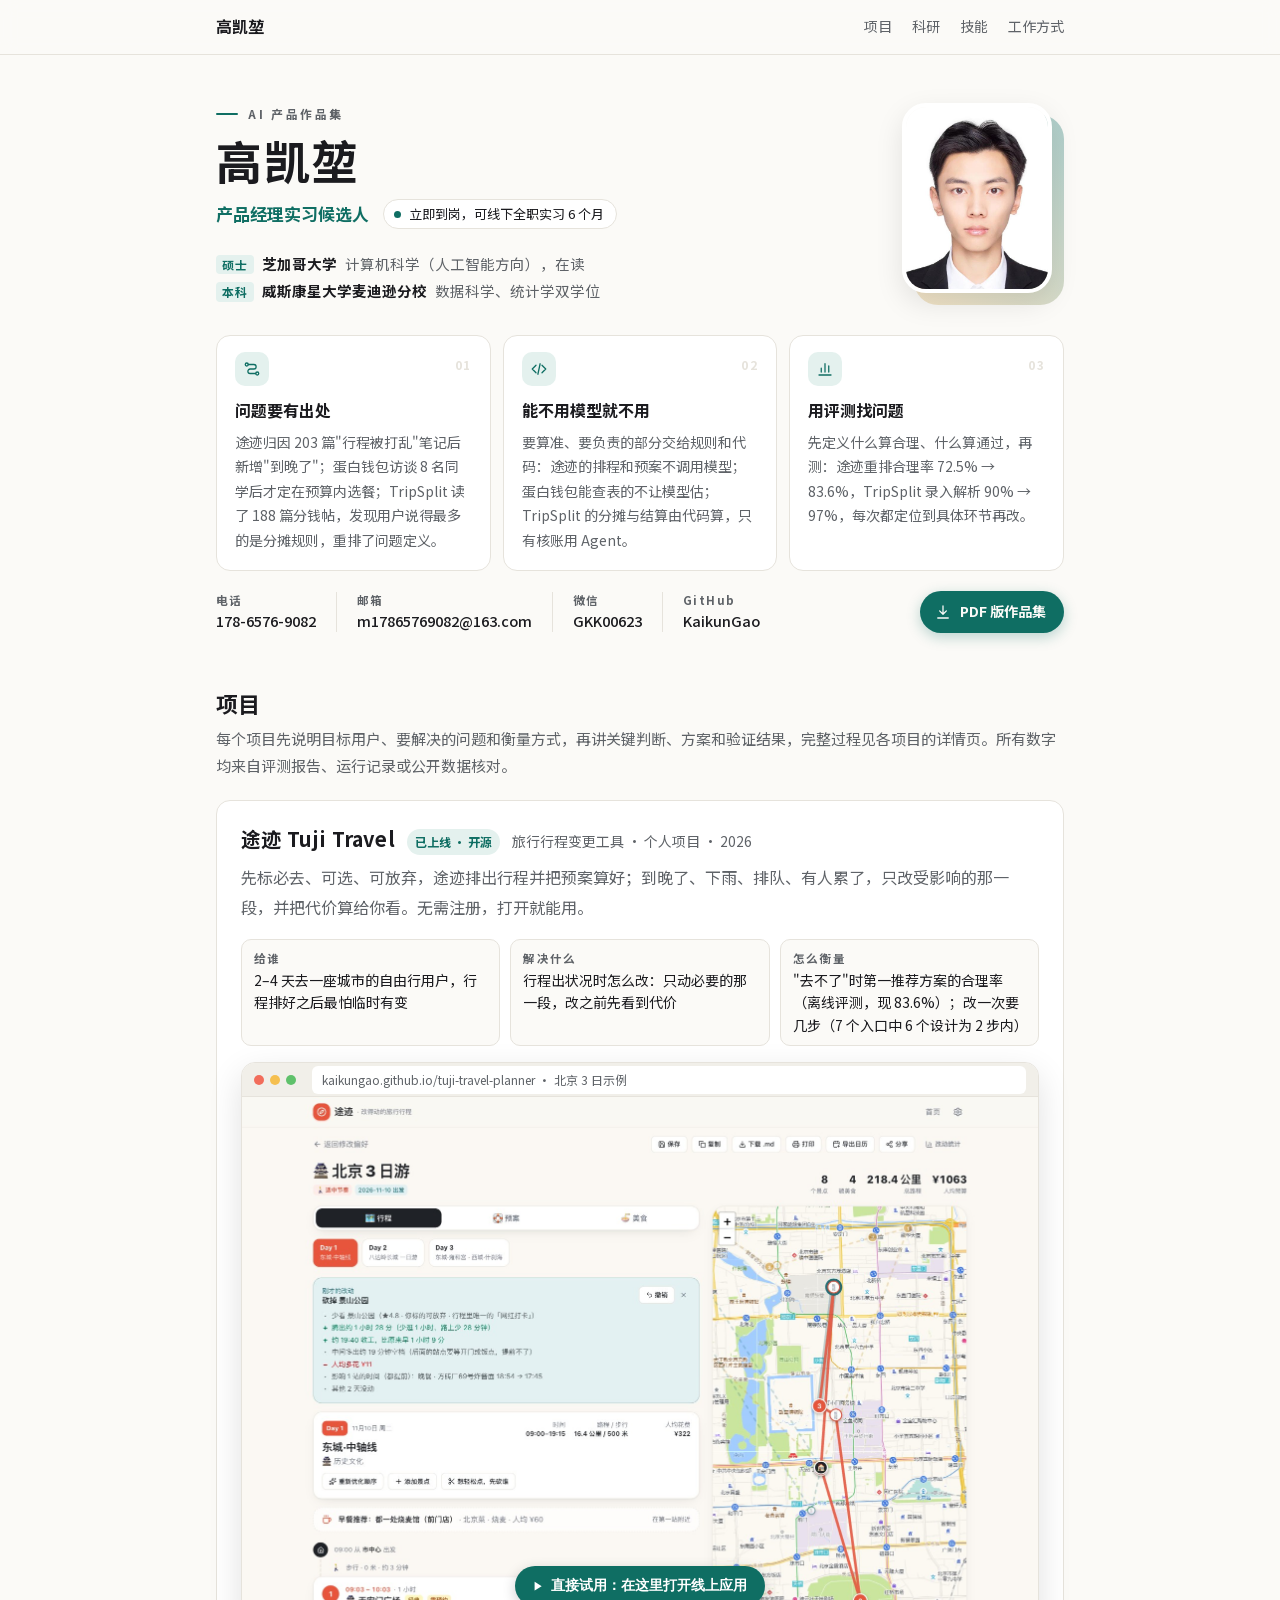
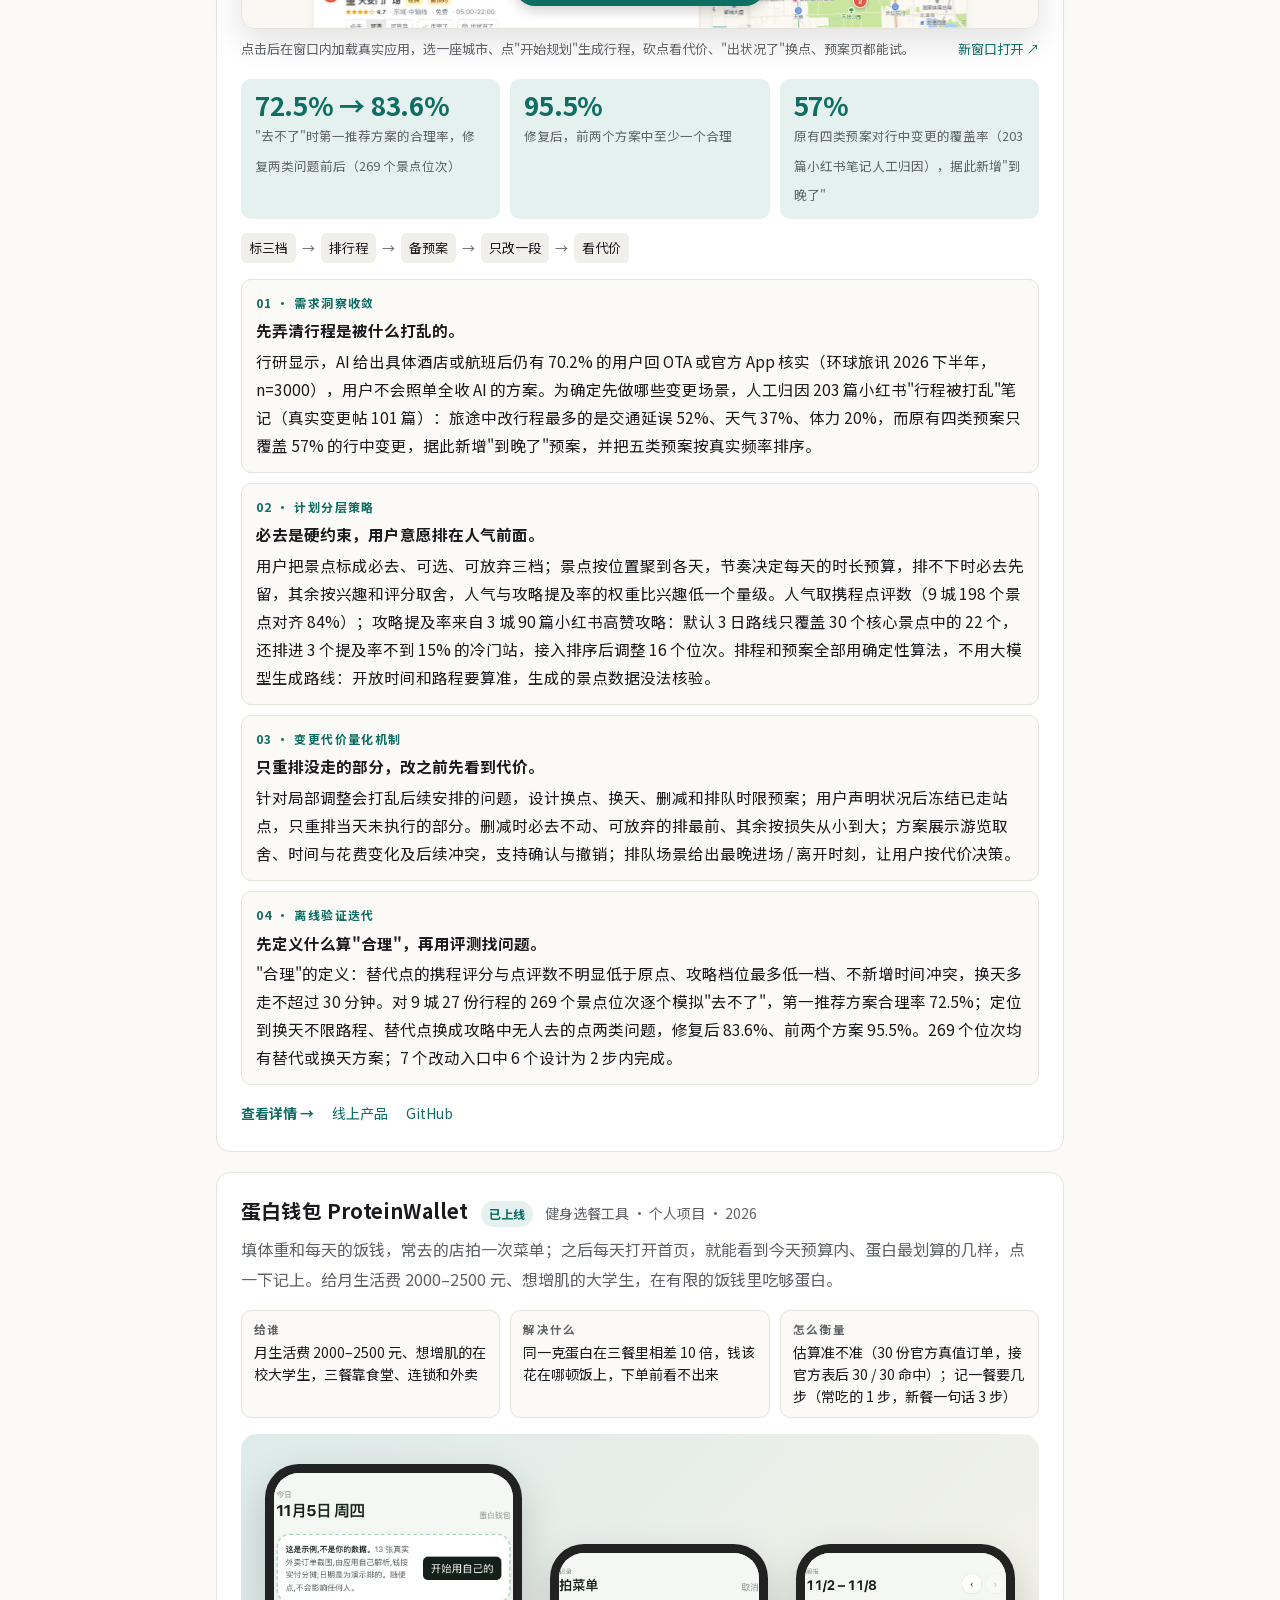
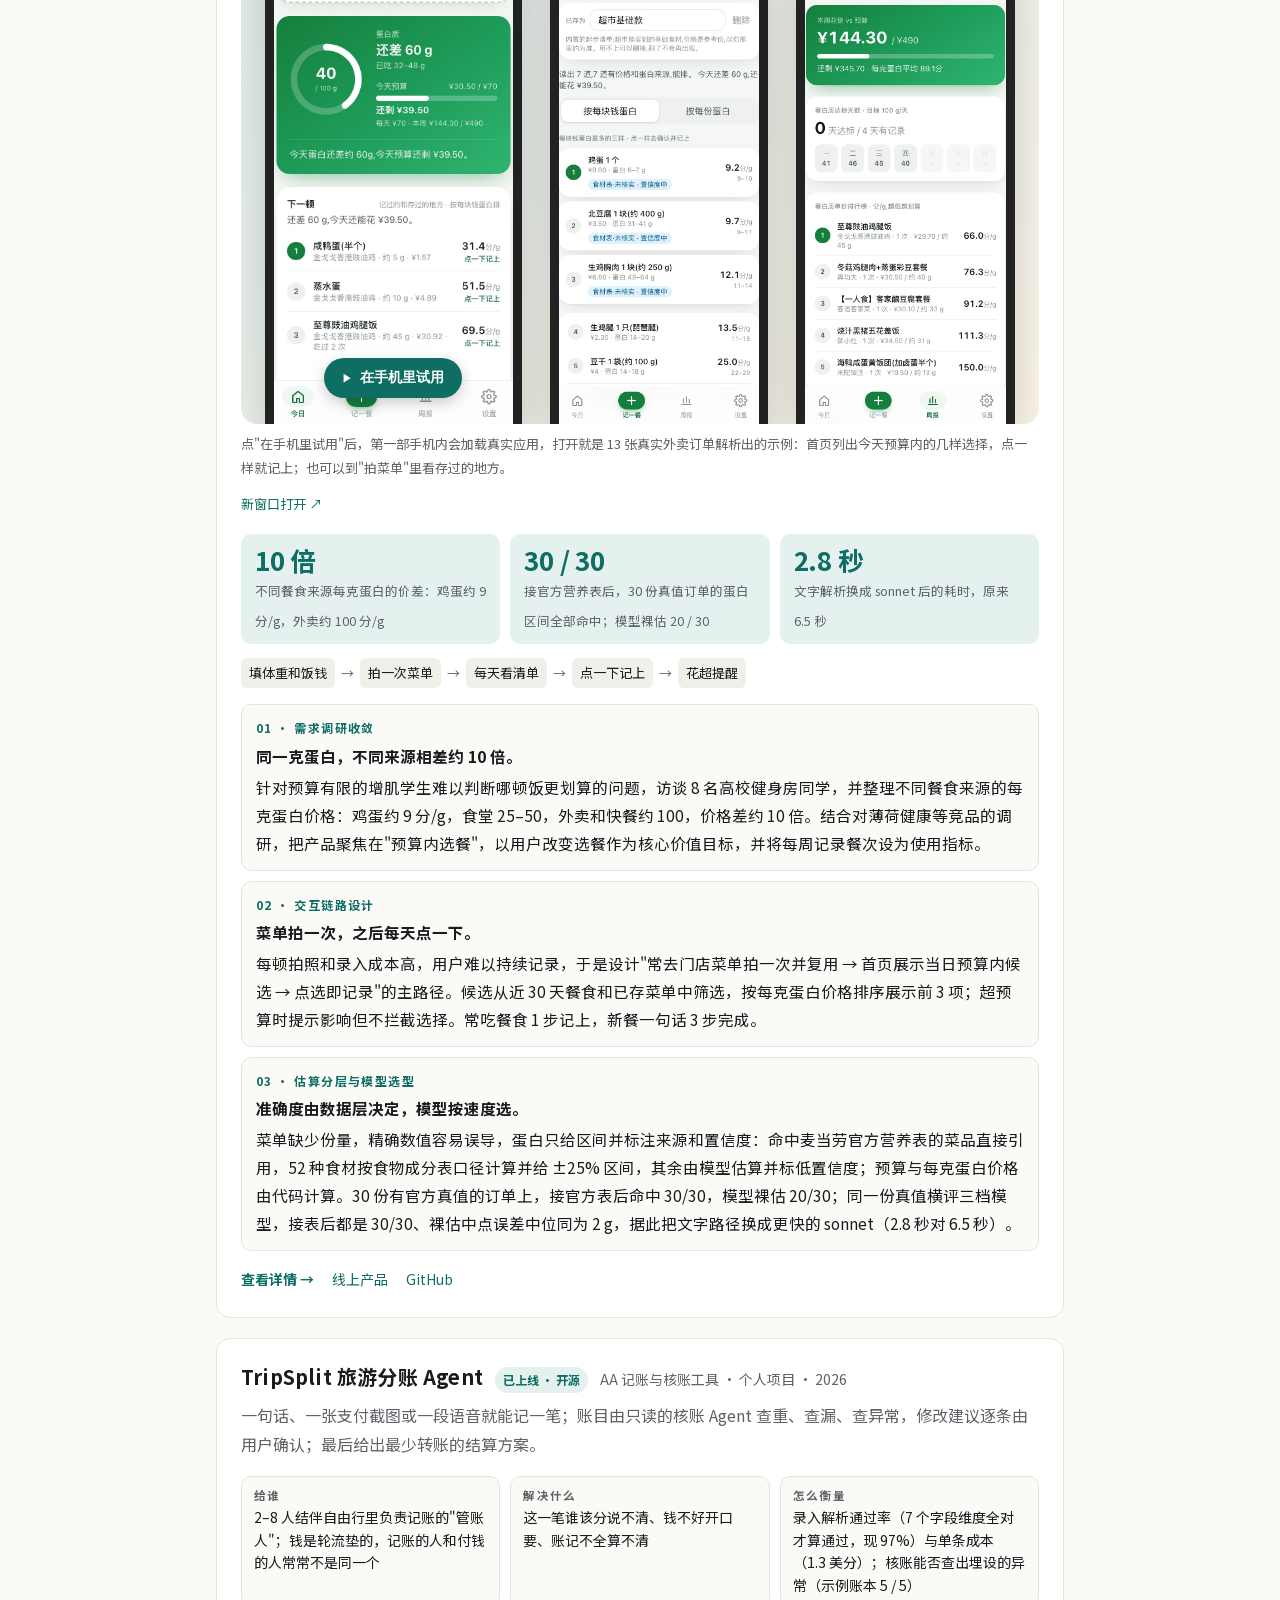
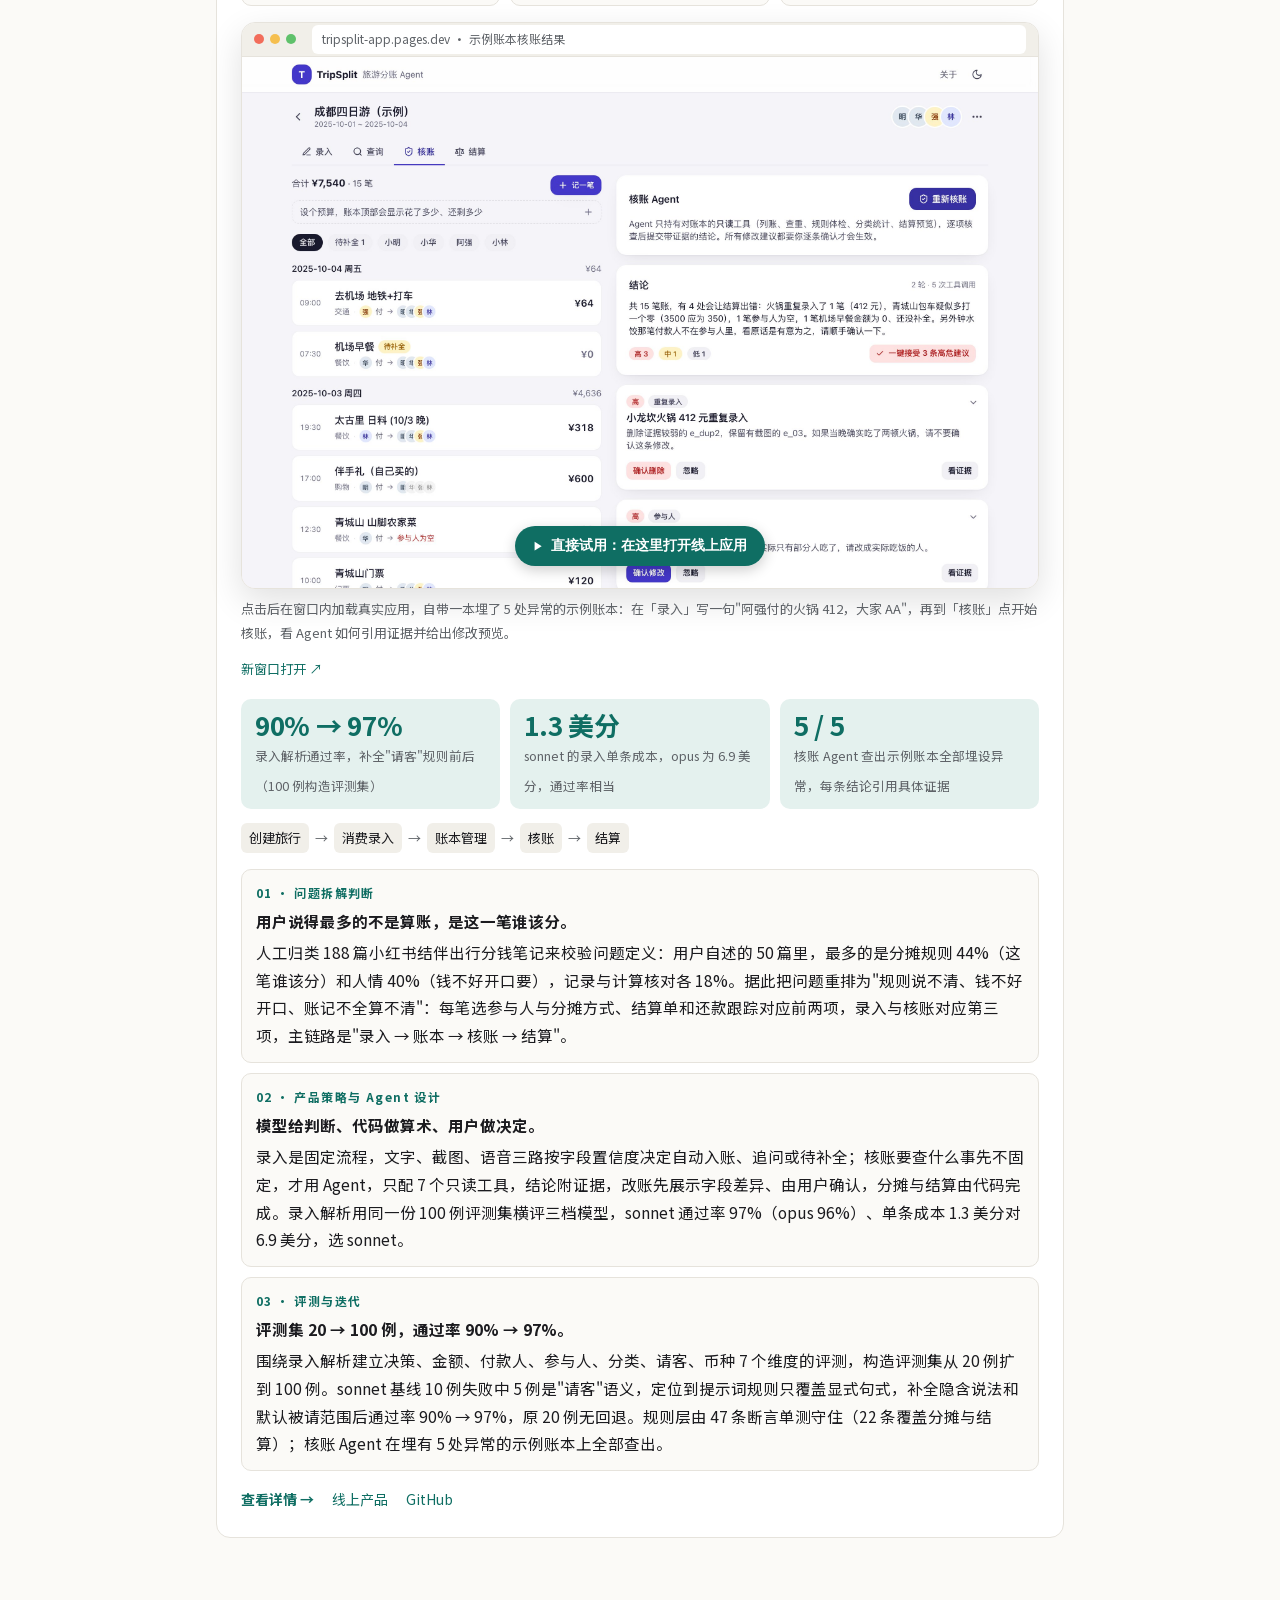
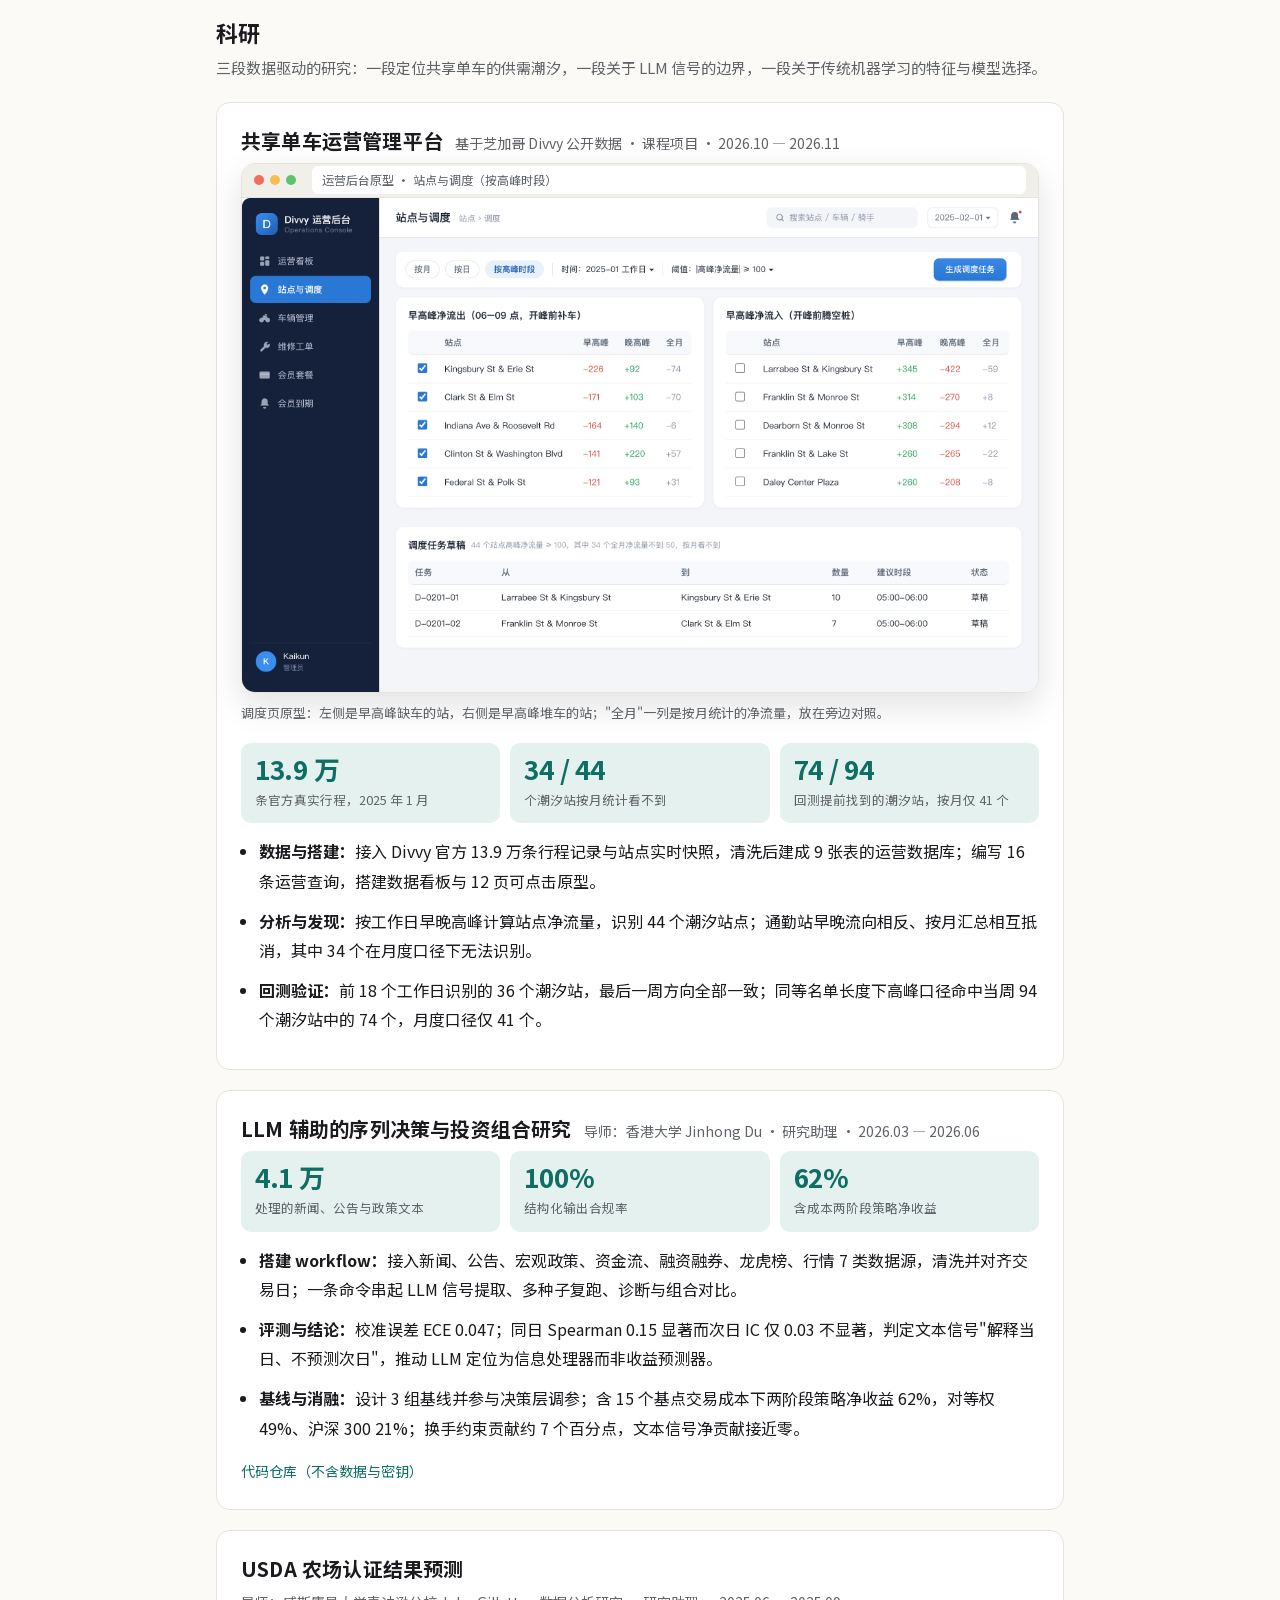
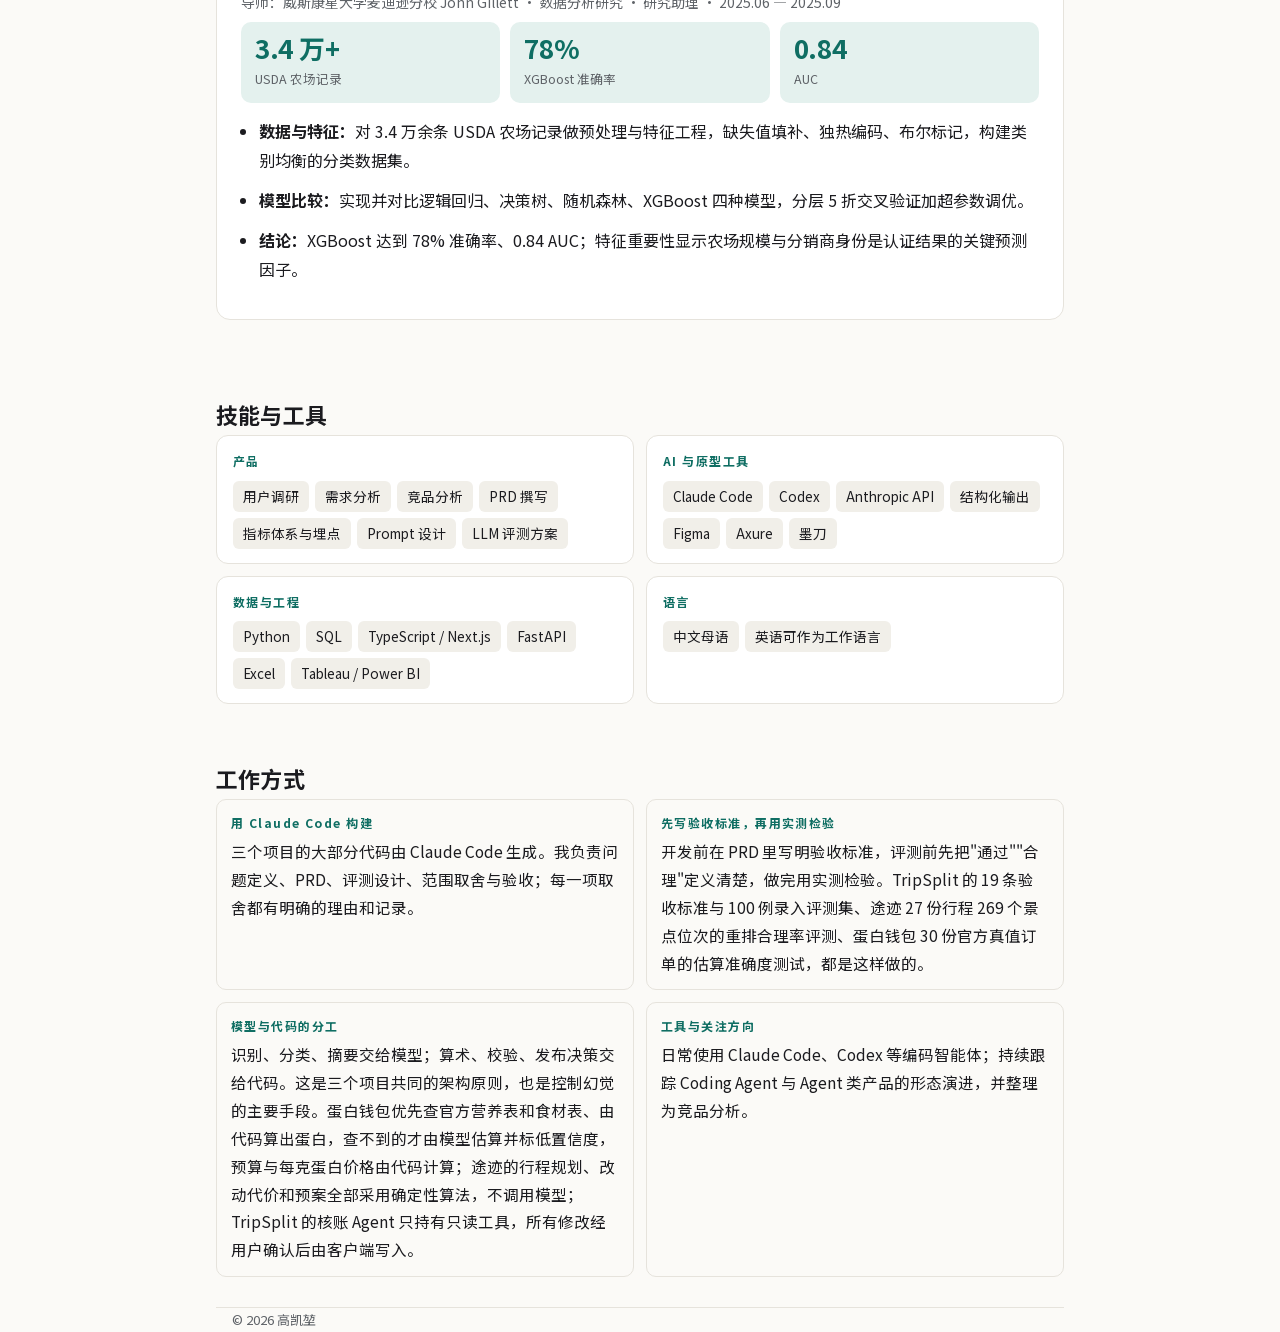
==== commit 098571e3: "Portfolio v5.10: judgment-first pass and TripSplit's problem statement rewritten from data. Hero str" ====
--- a/index.html
+++ b/index.html
@@ -6,7 +6,7 @@
 <title>高凯堃 · AI 产品作品集</title>
 <meta name="description" content="高凯堃的 AI 产品作品集：TripSplit 旅游分账 Agent、途迹 Tuji Travel、ProteinWallet 三个项目，每个讲清目标用户、关键判断、方案与验证结果，以及共享单车供需潮汐定位、LLM 新闻信号与投资组合决策等研究。">
 <meta property="og:title" content="高凯堃 · AI 产品作品集">
-<meta property="og:description" content="三个从痛点、PRD 到上线与复盘的 AI 产品项目，三段数据与评测驱动的科研。">
+<meta property="og:description" content="三个从痛点到上线与评测的产品项目，三段数据与评测驱动的科研。">
 <meta property="og:type" content="website">
 <link rel="stylesheet" href="styles.css">
 <link rel="icon" href="data:image/svg+xml,<svg xmlns='http://www.w3.org/2000/svg' viewBox='0 0 100 100'><text y='.9em' font-size='90'>◎</text></svg>">
@@ -44,18 +44,18 @@
   <ul class="strengths">
     <li>
       <span class="ico" aria-hidden="true"><svg viewBox="0 0 24 24"><circle cx="5" cy="6" r="2"/><circle cx="19" cy="18" r="2"/><path d="M7 6h7.5a3 3 0 0 1 0 6h-5a3 3 0 0 0 0 6H17"/></svg></span>
-      <b>端到端产品能力</b>
-      <p>独立完成三个 AI 产品从用户研究、竞品分析、PRD 到原型、上线与数据埋点的全流程，具备需求优先级判断与范围取舍能力，并以北极星指标和评测体系衡量结果。</p>
+      <b>问题要有出处</b>
+      <p>途迹归因 203 篇"行程被打乱"笔记后新增"到晚了"；蛋白钱包访谈 8 名同学后才定在预算内选餐；TripSplit 读了 188 篇分钱帖，发现用户说得最多的是分摊规则，重排了问题定义。</p>
+    </li>
+    <li>
+      <span class="ico" aria-hidden="true"><svg viewBox="0 0 24 24"><path d="M8 7l-5 5 5 5M16 7l5 5-5 5M13.5 5l-3 14"/></svg></span>
+      <b>能不用模型就不用</b>
+      <p>要算准、要负责的部分交给规则和代码：途迹的排程和预案不调用模型；蛋白钱包能查表的不让模型估；TripSplit 的分摊与结算由代码算，只有核账用 Agent。</p>
     </li>
     <li>
       <span class="ico" aria-hidden="true"><svg viewBox="0 0 24 24"><path d="M4 20h16M7 16v-5M12 16V5M17 16v-8"/></svg></span>
-      <b>评测驱动与数据决策</b>
-      <p>开发前在 PRD 里写明验收标准，上线后用评测集和真实数据检验；科研中通过显著性检验与消融实验界定 LLM 信号的适用边界，结论以数据为依据。</p>
-    </li>
-    <li>
-      <span class="ico" aria-hidden="true"><svg viewBox="0 0 24 24"><path d="M8 7l-5 5 5 5M16 7l5 5-5 5M13.5 5l-3 14"/></svg></span>
-      <b>技术与数据基础</b>
-      <p>数据科学、统计学双学位，计算机科学硕士在读；熟悉代码实现与指标计算，可与研发高效协作。</p>
+      <b>用评测找问题</b>
+      <p>先定义什么算合理、什么算通过，再测：途迹重排合理率 72.5% → 83.6%，TripSplit 录入解析 90% → 97%，每次都定位到具体环节再改。</p>
     </li>
   </ul>
   <div class="contact" id="contact">
@@ -84,7 +84,7 @@
     <div class="pos">
       <span><b>给谁</b>2–4 天去一座城市的自由行用户，行程排好之后最怕临时有变</span>
       <span><b>解决什么</b>行程出状况时怎么改：只动必要的那一段，改之前先看到代价</span>
-      <span><b>怎么衡量</b>重排合理率（离线评测第一推荐方案是否合理）；改动轮次（一次变更从想改到改完的操作次数，目标 ≤2）、放弃率、撤销次数</span>
+      <span><b>怎么衡量</b>"去不了"时第一推荐方案的合理率（离线评测，现 83.6%）；改一次要几步（7 个入口中 6 个设计为 2 步内）</span>
     </div>
     <div class="browser">
       <div class="bar" aria-hidden="true"><i></i><i></i><i></i><span class="url">kaikungao.github.io/tuji-travel-planner · 北京 3 日示例</span></div>
@@ -97,14 +97,14 @@
     <div class="metrics">
       <div class="metric"><b>72.5% → 83.6%</b><span>"去不了"时第一推荐方案的合理率，修复两类问题前后（269 个景点位次）</span></div>
       <div class="metric"><b>95.5%</b><span>修复后，前两个方案中至少一个合理</span></div>
-      <div class="metric"><b>203 篇</b><span>人工归因的小红书"行程被打乱"笔记，据此新增"到晚了"预案</span></div>
+      <div class="metric"><b>57%</b><span>原有四类预案对行中变更的覆盖率（203 篇小红书笔记人工归因），据此新增"到晚了"</span></div>
     </div>
     <div class="flow">
       <span>标三档</span><i>→</i><span>排行程</span><i>→</i><span>备预案</span><i>→</i><span>只改一段</span><i>→</i><span>看代价</span>
     </div>
     <div class="grid4 rows">
       <div class="cell"><b class="k">01 · 需求洞察收敛</b><strong>先弄清行程是被什么打乱的。</strong>行研显示，AI 给出具体酒店或航班后仍有 70.2% 的用户回 OTA 或官方 App 核实（环球旅讯 2026 下半年，n=3000），用户不会照单全收 AI 的方案。为确定先做哪些变更场景，人工归因 203 篇小红书"行程被打乱"笔记（真实变更帖 101 篇）：旅途中改行程最多的是交通延误 52%、天气 37%、体力 20%，而原有四类预案只覆盖 57% 的行中变更，据此新增"到晚了"预案，并把五类预案按真实频率排序。</div>
-      <div class="cell"><b class="k">02 · 计划分层策略</b><strong>必去是硬约束，用户意愿排在人气前面。</strong>用户把景点标成必去、可选、可放弃三档；景点按位置聚到各天，节奏决定每天的时长预算，排不下时必去先留，其余按兴趣和评分取舍，人气与攻略提及率的权重比兴趣低一个量级。人气取携程点评数（9 城 198 个景点对齐 84%）；攻略提及率来自 3 城 90 篇小红书高赞攻略：默认 3 日路线只覆盖 30 个核心景点中的 22 个，还排进 3 个提及率不到 15% 的冷门站，接入排序后调整 16 个位次。</div>
+      <div class="cell"><b class="k">02 · 计划分层策略</b><strong>必去是硬约束，用户意愿排在人气前面。</strong>用户把景点标成必去、可选、可放弃三档；景点按位置聚到各天，节奏决定每天的时长预算，排不下时必去先留，其余按兴趣和评分取舍，人气与攻略提及率的权重比兴趣低一个量级。人气取携程点评数（9 城 198 个景点对齐 84%）；攻略提及率来自 3 城 90 篇小红书高赞攻略：默认 3 日路线只覆盖 30 个核心景点中的 22 个，还排进 3 个提及率不到 15% 的冷门站，接入排序后调整 16 个位次。排程和预案全部用确定性算法，不用大模型生成路线：开放时间和路程要算准，生成的景点数据没法核验。</div>
       <div class="cell"><b class="k">03 · 变更代价量化机制</b><strong>只重排没走的部分，改之前先看到代价。</strong>针对局部调整会打乱后续安排的问题，设计换点、换天、删减和排队时限预案；用户声明状况后冻结已走站点，只重排当天未执行的部分。删减时必去不动、可放弃的排最前、其余按损失从小到大；方案展示游览取舍、时间与花费变化及后续冲突，支持确认与撤销；排队场景给出最晚进场 / 离开时刻，让用户按代价决策。</div>
       <div class="cell"><b class="k">04 · 离线验证迭代</b><strong>先定义什么算"合理"，再用评测找问题。</strong>"合理"的定义：替代点的携程评分与点评数不明显低于原点、攻略档位最多低一档、不新增时间冲突，换天多走不超过 30 分钟。对 9 城 27 份行程的 269 个景点位次逐个模拟"去不了"，第一推荐方案合理率 72.5%；定位到换天不限路程、替代点换成攻略中无人去的点两类问题，修复后 83.6%、前两个方案 95.5%。269 个位次均有替代或换天方案；7 个改动入口中 6 个设计为 2 步内完成。</div>
     </div>
@@ -126,7 +126,7 @@
     <div class="pos">
       <span><b>给谁</b>月生活费 2000–2500 元、想增肌的在校大学生，三餐靠食堂、连锁和外卖</span>
       <span><b>解决什么</b>同一克蛋白在三餐里相差 10 倍，钱该花在哪顿饭上，下单前看不出来</span>
-      <span><b>怎么衡量</b>核心价值目标是用户改变选餐，用周报一问"这周有没有因为它换过一次吃的"来看；使用指标是每周记录餐次</span>
+      <span><b>怎么衡量</b>估算准不准（30 份官方真值订单，接官方表后 30 / 30 命中）；记一餐要几步（常吃的 1 步，新餐一句话 3 步）</span>
     </div>
     <div class="showcase">
       <figure class="phone big" id="pw-demo">
@@ -172,8 +172,8 @@
     <p class="one-liner">一句话、一张支付截图或一段语音就能记一笔；账目由只读的核账 Agent 查重、查漏、查异常，修改建议逐条由用户确认；最后给出最少转账的结算方案。</p>
     <div class="pos">
       <span><b>给谁</b>2–8 人结伴自由行里负责记账的"管账人"；钱是轮流垫的，记账的人和付钱的人常常不是同一个</span>
-      <span><b>解决什么</b>旅途中记录凑不齐、结算前核对费时、不敢让 AI 直接改账</span>
-      <span><b>怎么衡量</b>录入解析通过率（7 个字段维度全对才算通过）与单条成本；核账查全率；结算前残留异常数</span>
+      <span><b>解决什么</b>这一笔谁该分说不清、钱不好开口要、账记不全算不清</span>
+      <span><b>怎么衡量</b>录入解析通过率（7 个字段维度全对才算通过，现 97%）与单条成本（1.3 美分）；核账能否查出埋设的异常（示例账本 5 / 5）</span>
     </div>
     <div class="browser">
       <div class="bar" aria-hidden="true"><i></i><i></i><i></i><span class="url">tripsplit-app.pages.dev · 示例账本核账结果</span></div>
@@ -192,7 +192,7 @@
       <span>创建旅行</span><i>→</i><span>消费录入</span><i>→</i><span>账本管理</span><i>→</i><span>核账</span><i>→</i><span>结算</span>
     </div>
     <div class="grid4 rows">
-      <div class="cell"><b class="k">01 · 问题拆解判断</b><strong>麻烦的不是最后怎么算，而是前面记不全、核不清。</strong>围绕管账人旅途中记录凑不齐、结算前核对费时、难以信任 AI 改账三类问题，判断产品不能只算末端分账，要覆盖旅中录入、账目沉淀、结算前核账和最终结算，确定"录入 → 账本 → 核账 → 结算"主链路。</div>
+      <div class="cell"><b class="k">01 · 问题拆解判断</b><strong>用户说得最多的不是算账，是这一笔谁该分。</strong>人工归类 188 篇小红书结伴出行分钱笔记来校验问题定义：用户自述的 50 篇里，最多的是分摊规则 44%（这笔谁该分）和人情 40%（钱不好开口要），记录与计算核对各 18%。据此把问题重排为"规则说不清、钱不好开口、账记不全算不清"：每笔选参与人与分摊方式、结算单和还款跟踪对应前两项，录入与核账对应第三项，主链路是"录入 → 账本 → 核账 → 结算"。</div>
       <div class="cell"><b class="k">02 · 产品策略与 Agent 设计</b><strong>模型给判断、代码做算术、用户做决定。</strong>录入是固定流程，文字、截图、语音三路按字段置信度决定自动入账、追问或待补全；核账要查什么事先不固定，才用 Agent，只配 7 个只读工具，结论附证据，改账先展示字段差异、由用户确认，分摊与结算由代码完成。录入解析用同一份 100 例评测集横评三档模型，sonnet 通过率 97%（opus 96%）、单条成本 1.3 美分对 6.9 美分，选 sonnet。</div>
       <div class="cell"><b class="k">03 · 评测与迭代</b><strong>评测集 20 → 100 例，通过率 90% → 97%。</strong>围绕录入解析建立决策、金额、付款人、参与人、分类、请客、币种 7 个维度的评测，构造评测集从 20 例扩到 100 例。sonnet 基线 10 例失败中 5 例是"请客"语义，定位到提示词规则只覆盖显式句式，补全隐含说法和默认被请范围后通过率 90% → 97%，原 20 例无回退。规则层由 47 条断言单测守住（22 条覆盖分摊与结算）；核账 Agent 在埋有 5 处异常的示例账本上全部查出。</div>
     </div>
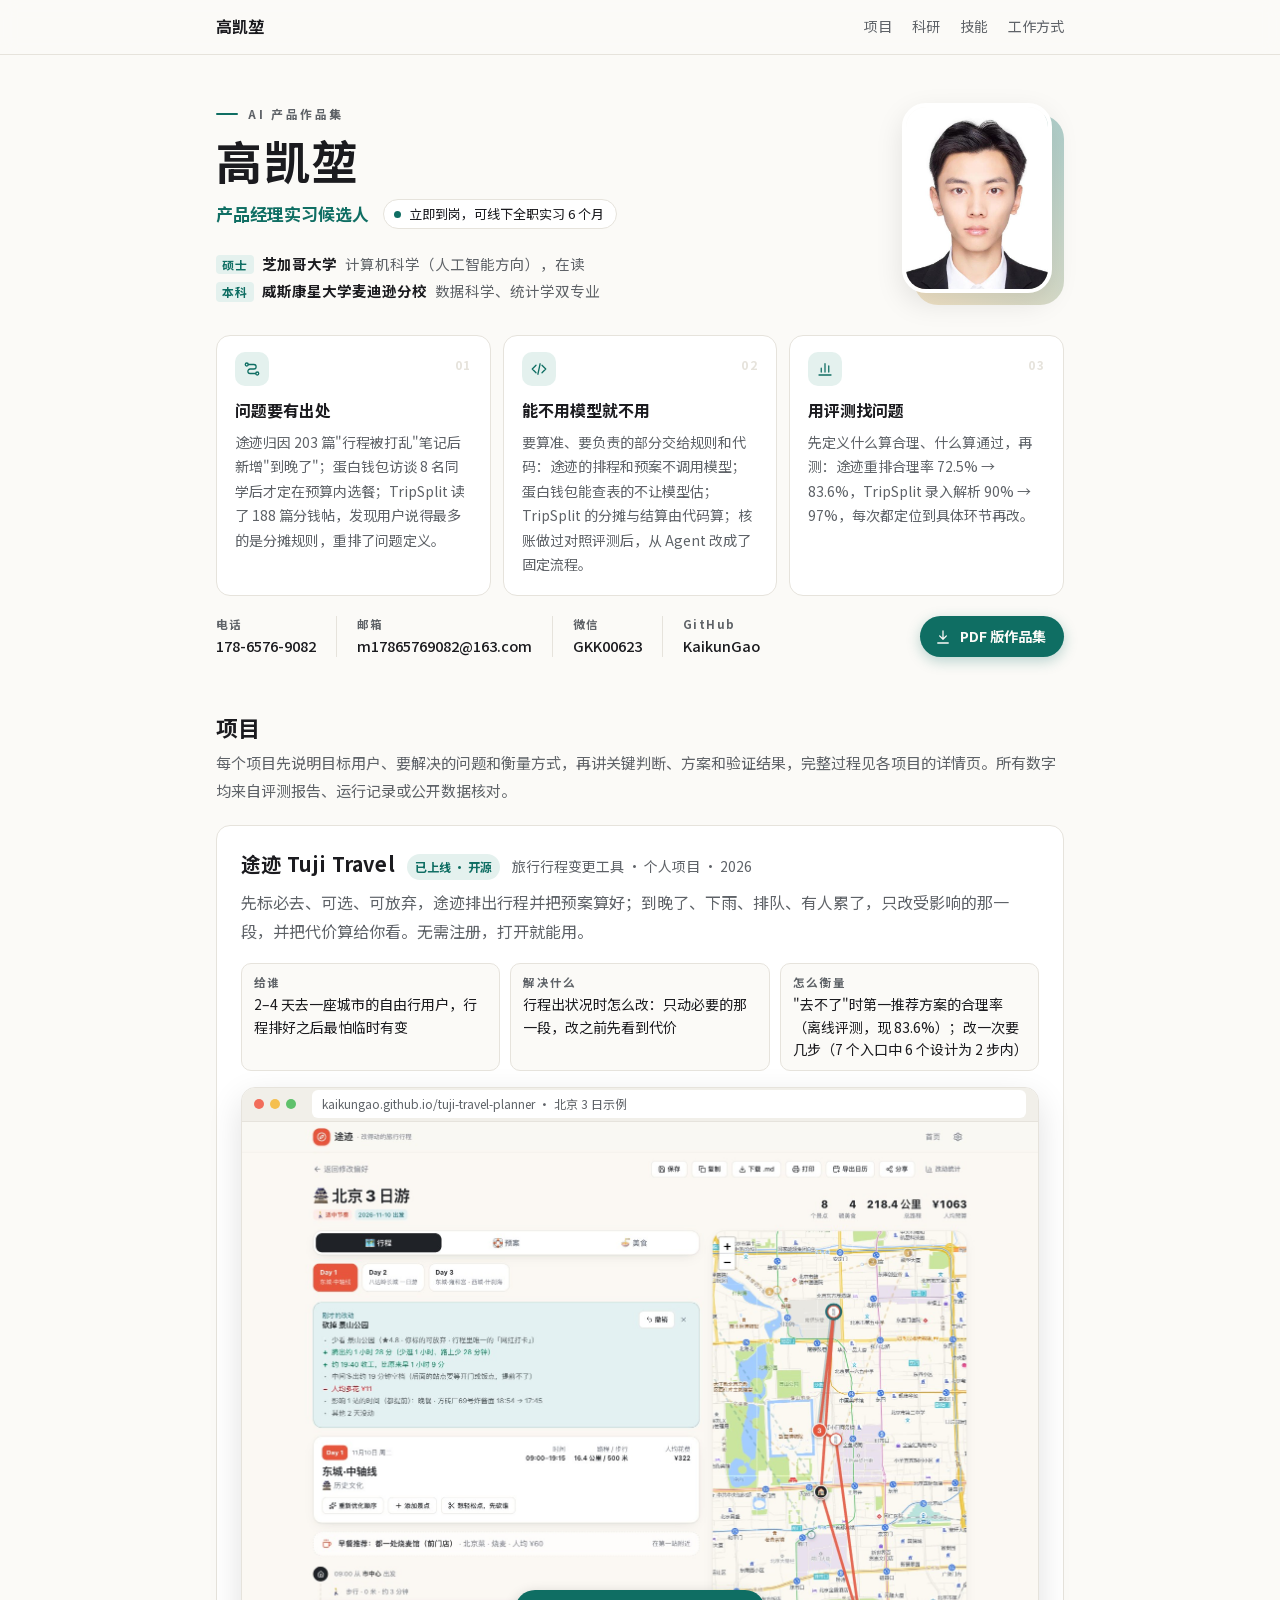
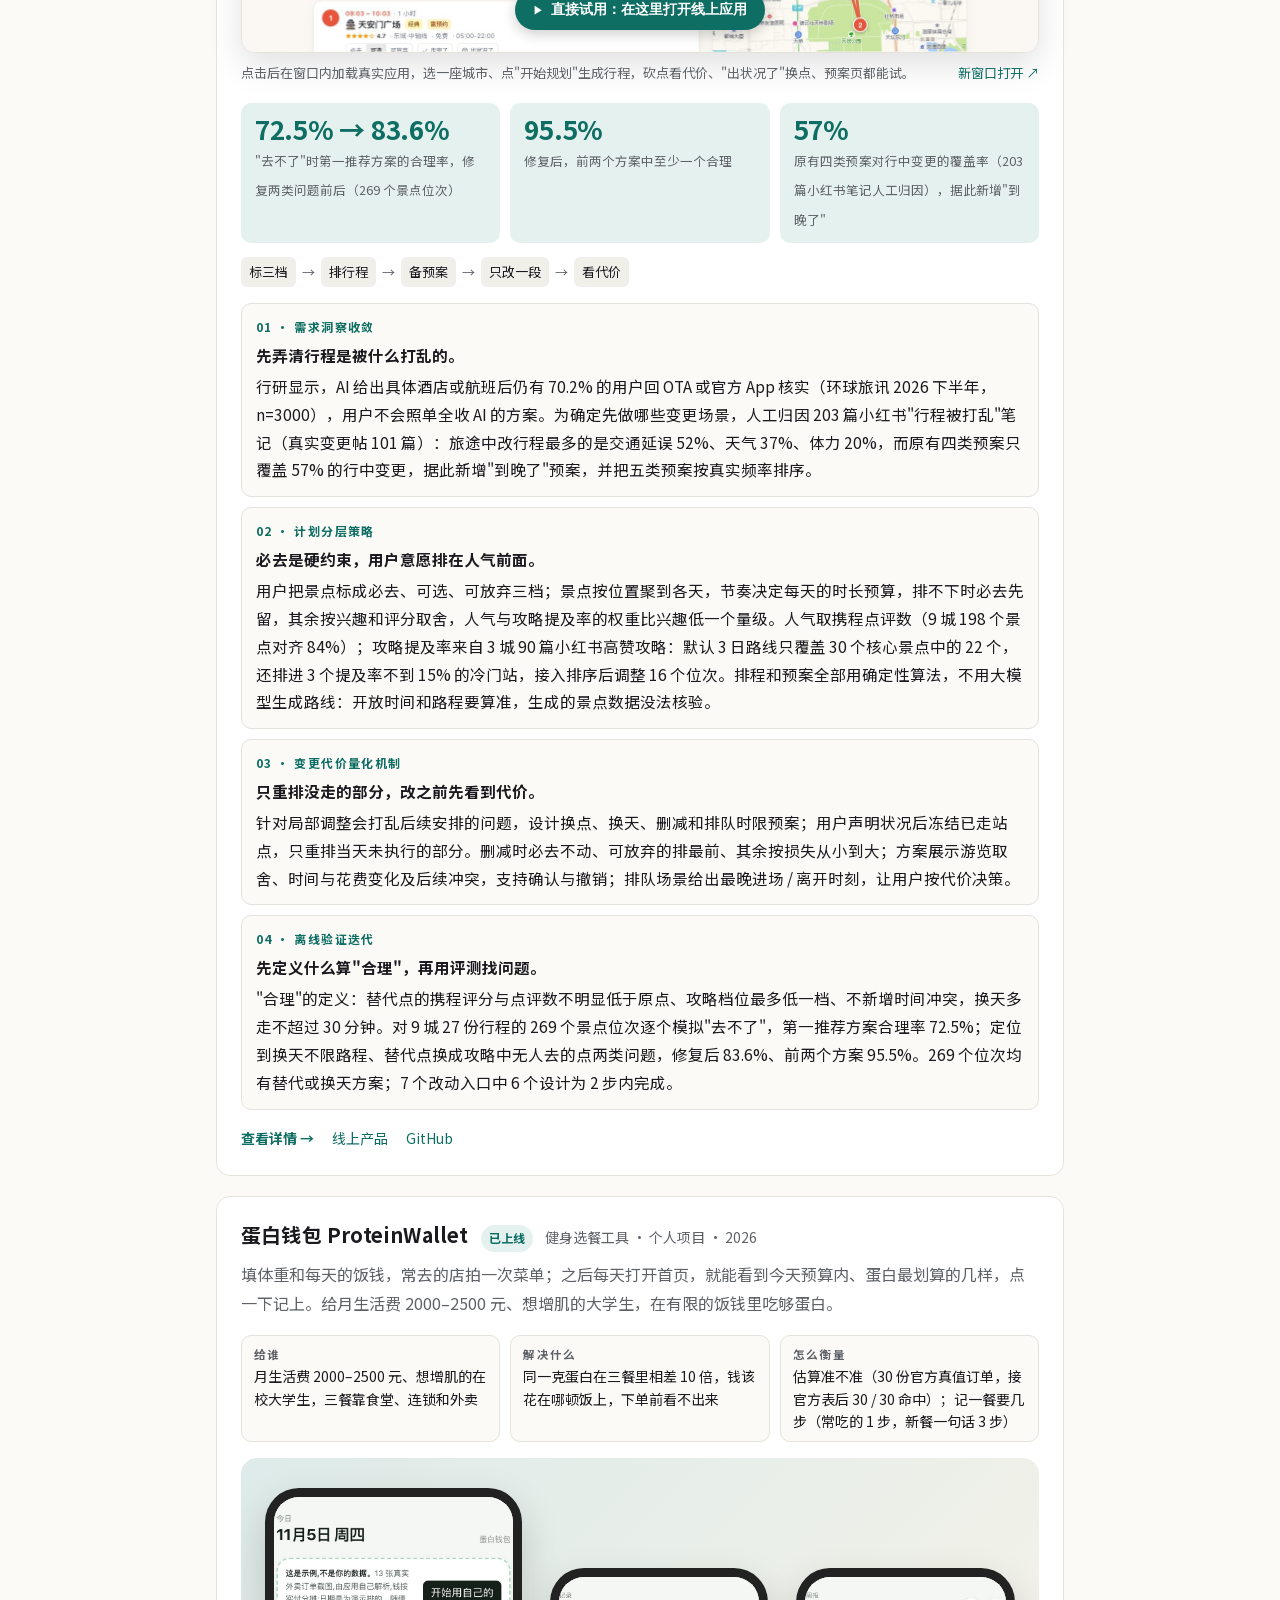
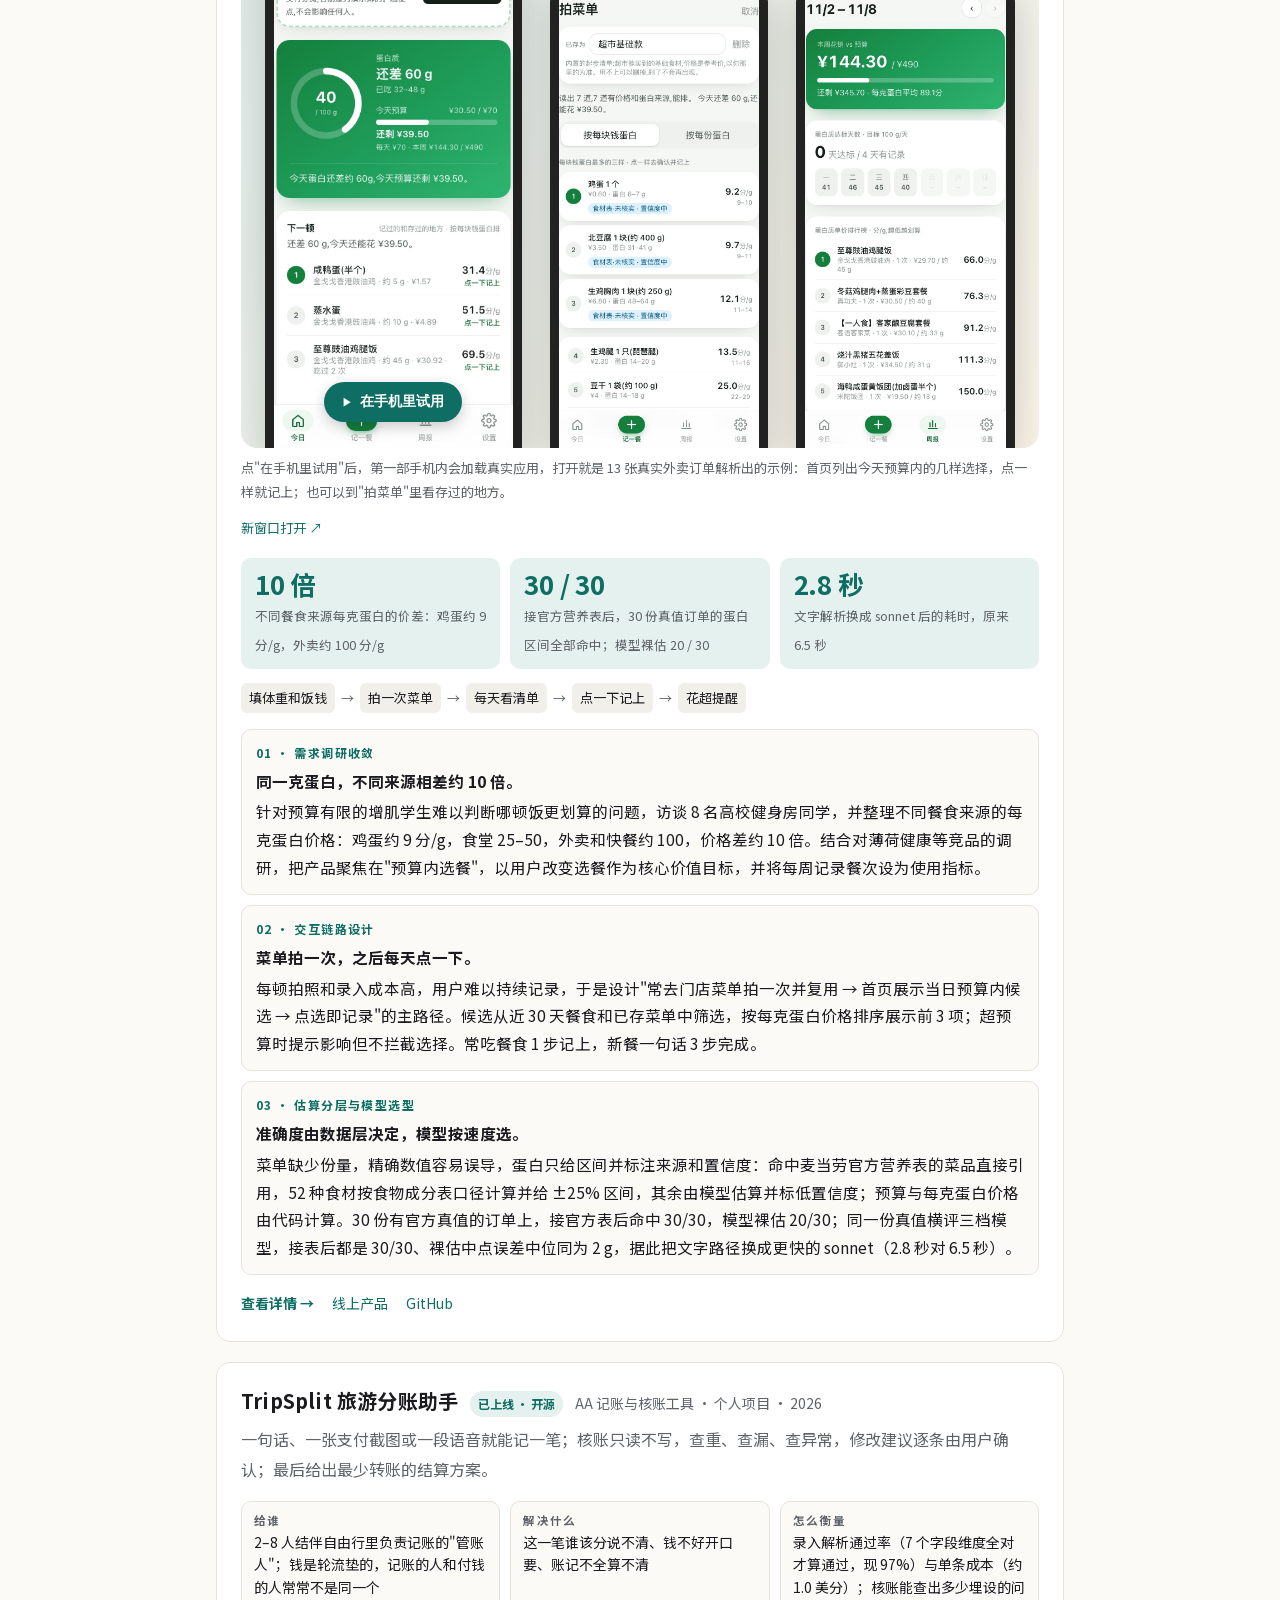
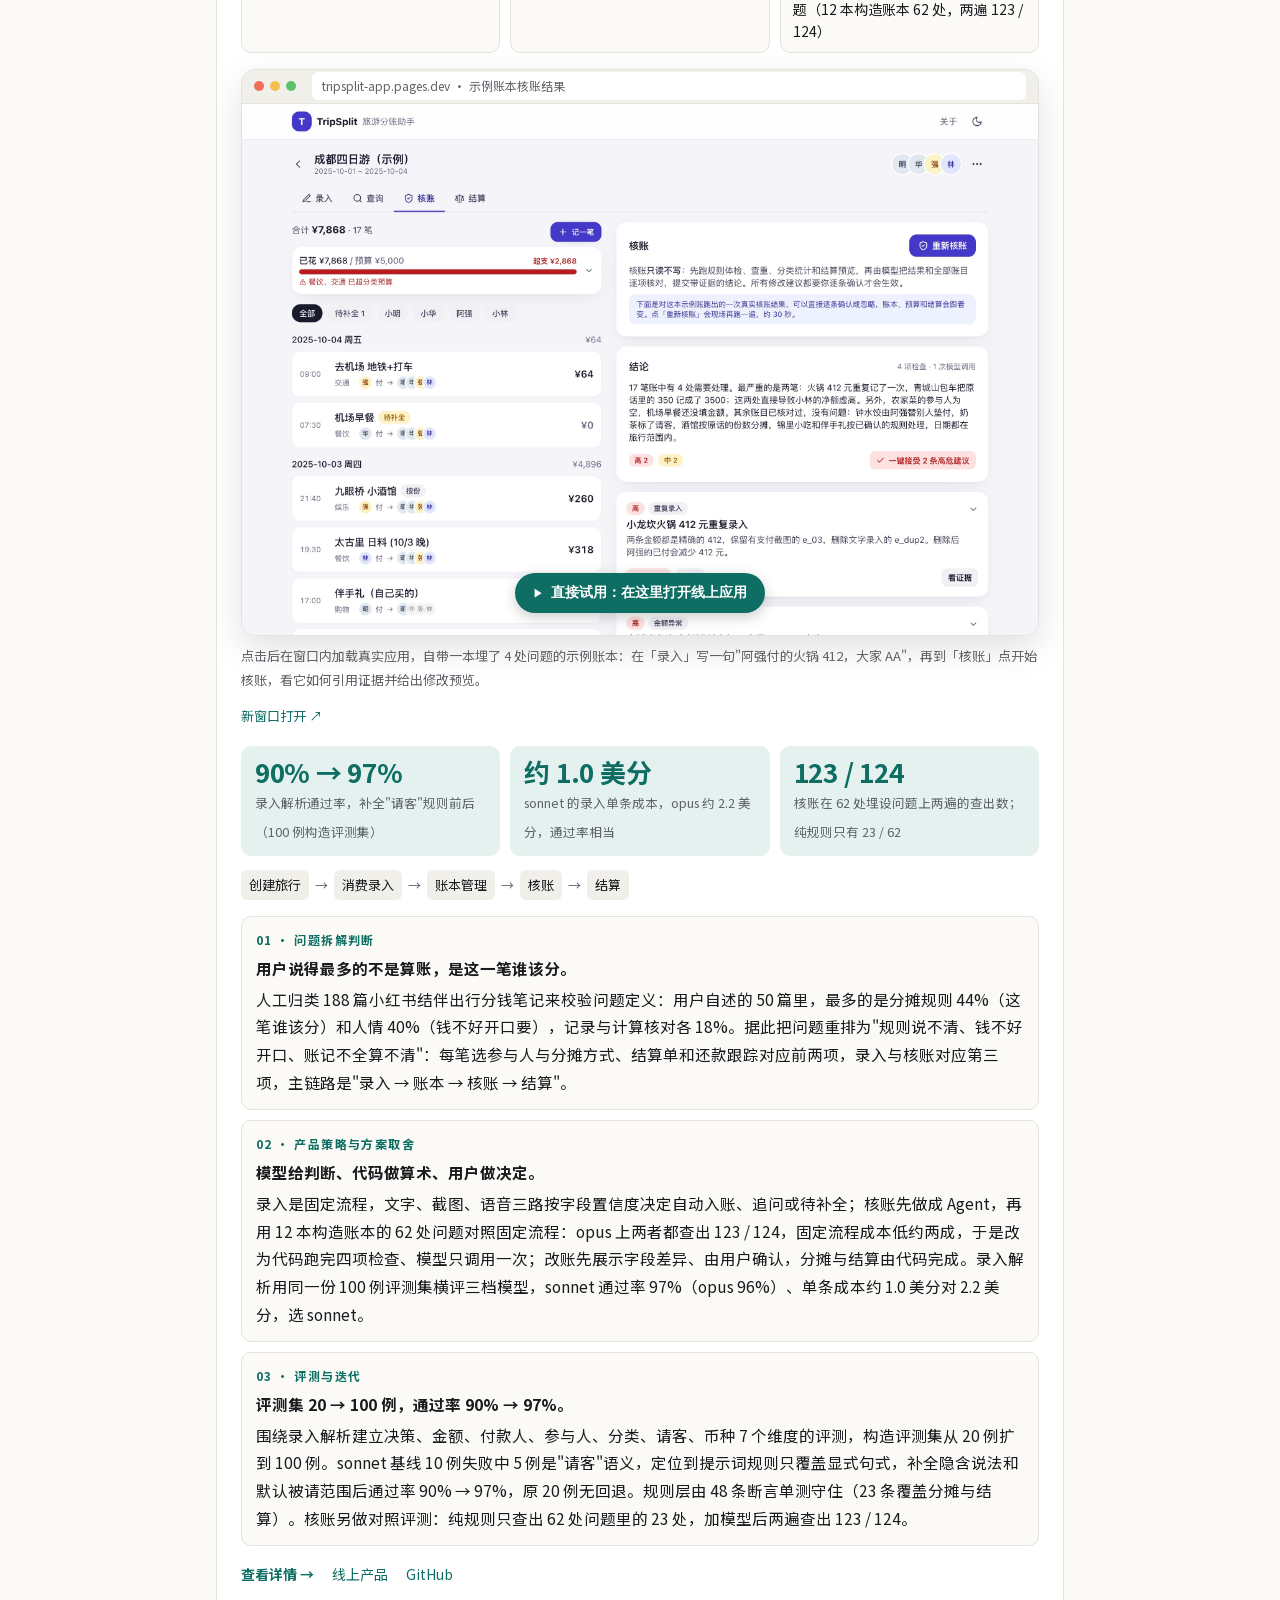
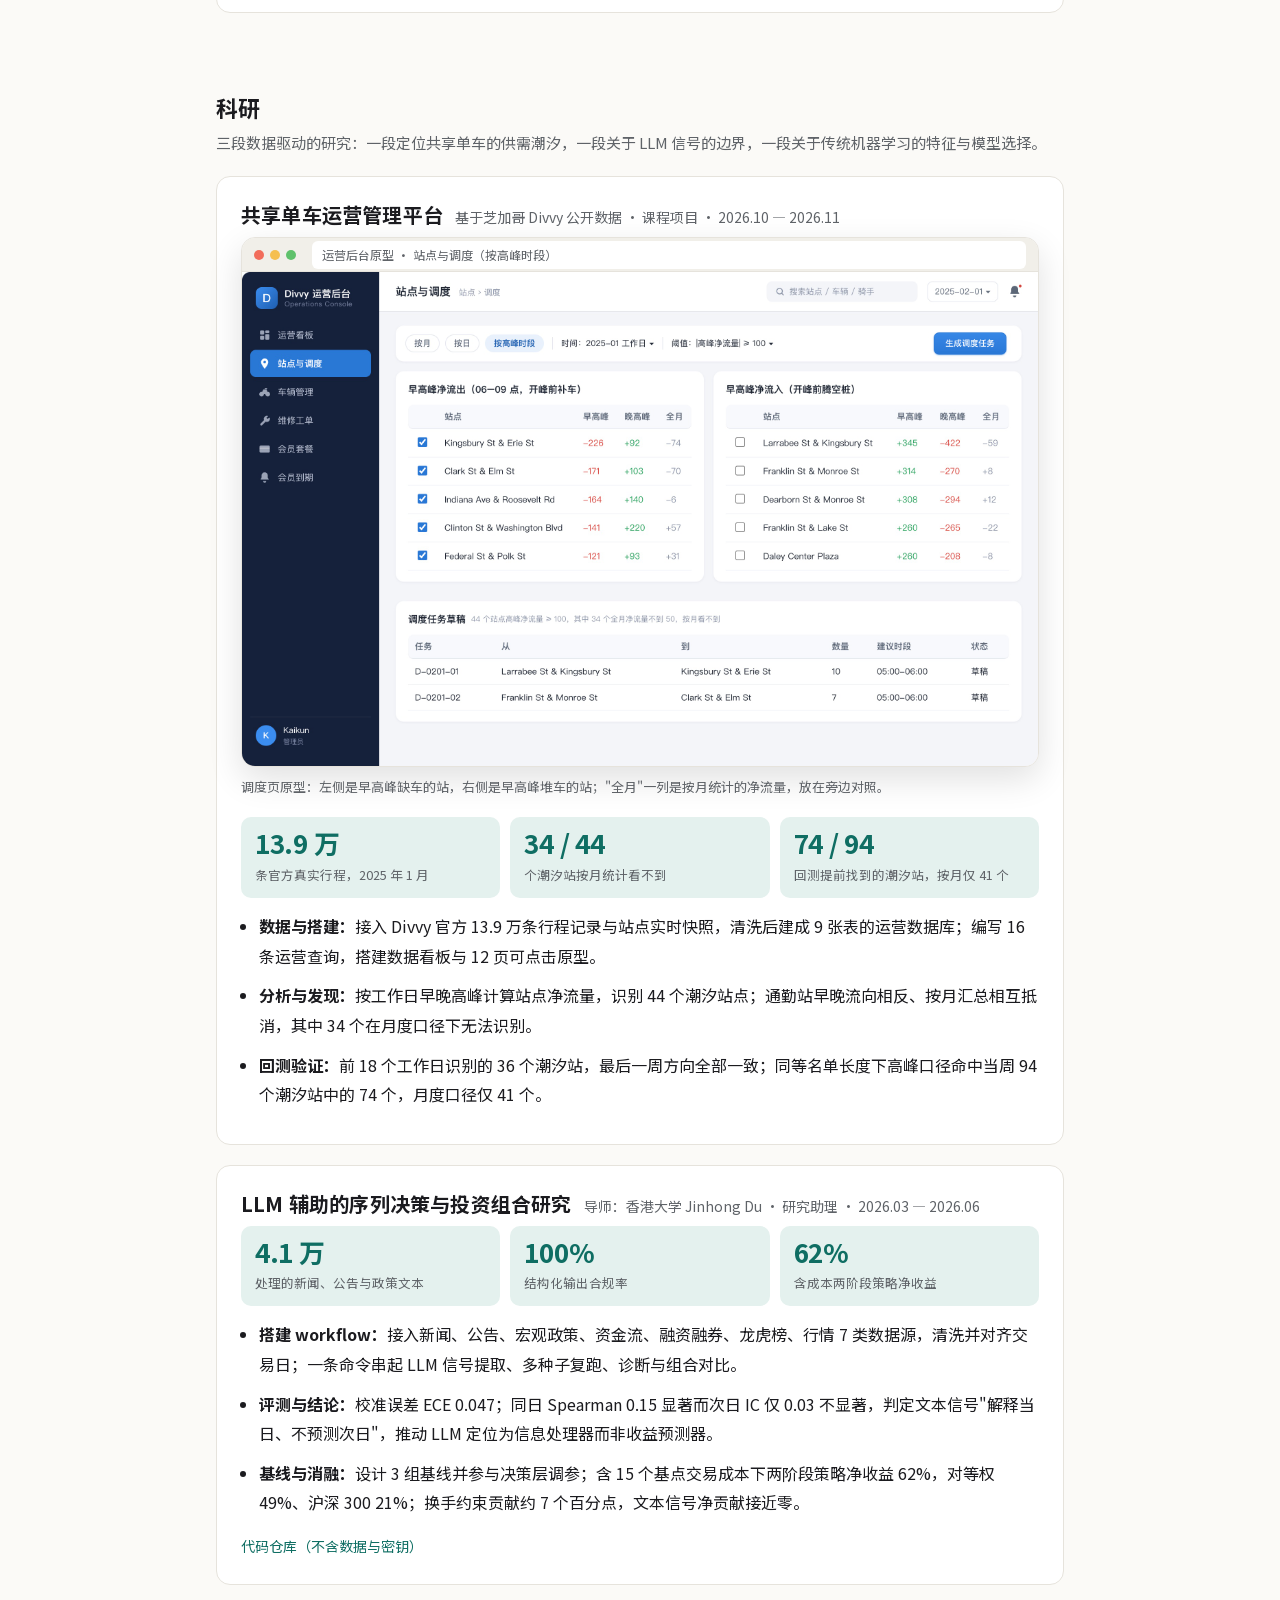
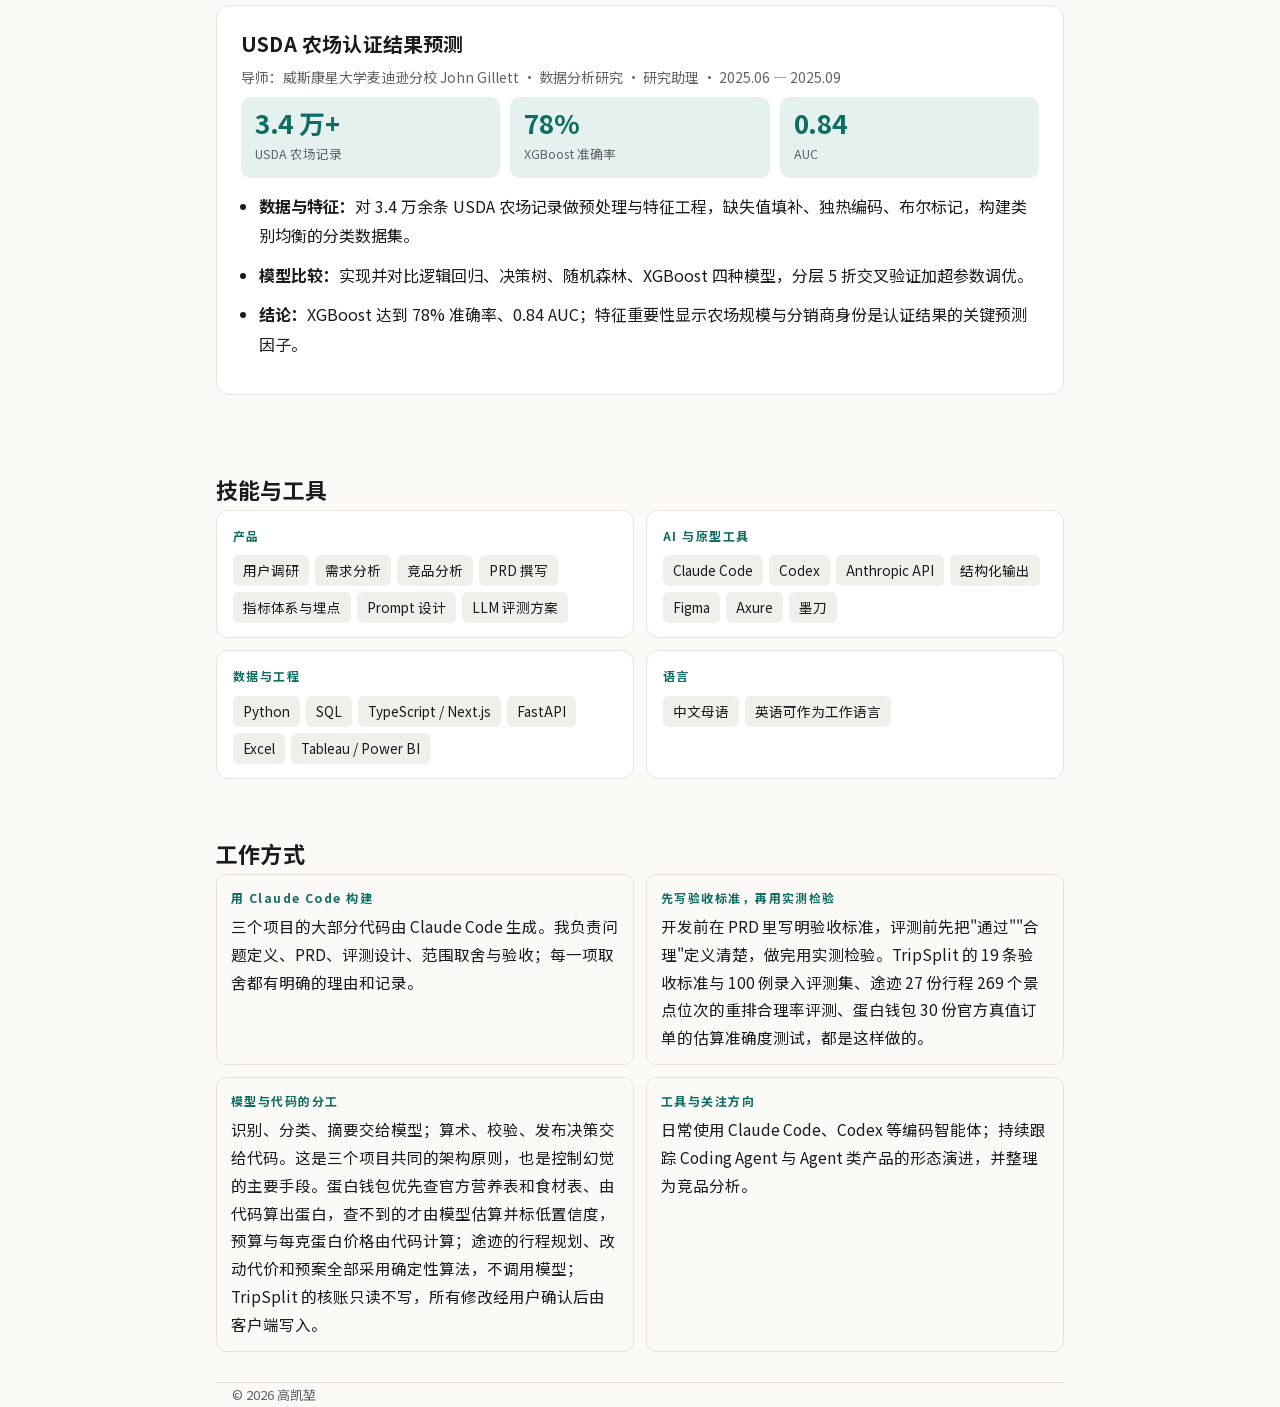
==== commit 255bbfb4: "Portfolio v5.11: TripSplit renamed to 旅游分账助手, corrected cost and reconcile numbers, 双专业 - TripSplit:" ====
--- a/index.html
+++ b/index.html
@@ -4,7 +4,7 @@
 <meta charset="utf-8">
 <meta name="viewport" content="width=device-width, initial-scale=1">
 <title>高凯堃 · AI 产品作品集</title>
-<meta name="description" content="高凯堃的 AI 产品作品集：TripSplit 旅游分账 Agent、途迹 Tuji Travel、ProteinWallet 三个项目，每个讲清目标用户、关键判断、方案与验证结果，以及共享单车供需潮汐定位、LLM 新闻信号与投资组合决策等研究。">
+<meta name="description" content="高凯堃的 AI 产品作品集：TripSplit 旅游分账助手、途迹 Tuji Travel、ProteinWallet 三个项目，每个讲清目标用户、关键判断、方案与验证结果，以及共享单车供需潮汐定位、LLM 新闻信号与投资组合决策等研究。">
 <meta property="og:title" content="高凯堃 · AI 产品作品集">
 <meta property="og:description" content="三个从痛点到上线与评测的产品项目，三段数据与评测驱动的科研。">
 <meta property="og:type" content="website">
@@ -36,7 +36,7 @@
       </div>
       <ul class="edu">
         <li><span class="deg">硕士</span><b>芝加哥大学</b><span class="major">计算机科学（人工智能方向），在读</span></li>
-        <li><span class="deg">本科</span><b>威斯康星大学麦迪逊分校</b><span class="major">数据科学、统计学双学位</span></li>
+        <li><span class="deg">本科</span><b>威斯康星大学麦迪逊分校</b><span class="major">数据科学、统计学双专业</span></li>
       </ul>
     </div>
     <div class="portrait"><img class="photo" src="assets/photo.jpg" alt="高凯堃"></div>
@@ -50,7 +50,7 @@
     <li>
       <span class="ico" aria-hidden="true"><svg viewBox="0 0 24 24"><path d="M8 7l-5 5 5 5M16 7l5 5-5 5M13.5 5l-3 14"/></svg></span>
       <b>能不用模型就不用</b>
-      <p>要算准、要负责的部分交给规则和代码：途迹的排程和预案不调用模型；蛋白钱包能查表的不让模型估；TripSplit 的分摊与结算由代码算，只有核账用 Agent。</p>
+      <p>要算准、要负责的部分交给规则和代码：途迹的排程和预案不调用模型；蛋白钱包能查表的不让模型估；TripSplit 的分摊与结算由代码算；核账做过对照评测后，从 Agent 改成了固定流程。</p>
     </li>
     <li>
       <span class="ico" aria-hidden="true"><svg viewBox="0 0 24 24"><path d="M4 20h16M7 16v-5M12 16V5M17 16v-8"/></svg></span>
@@ -165,36 +165,36 @@
   <!-- TripSplit -->
   <article class="card feature">
     <header>
-      <h3>TripSplit 旅游分账 Agent</h3>
+      <h3>TripSplit 旅游分账助手</h3>
       <span class="badge">已上线 · 开源</span>
       <span class="meta">AA 记账与核账工具 · 个人项目 · 2026</span>
     </header>
-    <p class="one-liner">一句话、一张支付截图或一段语音就能记一笔；账目由只读的核账 Agent 查重、查漏、查异常，修改建议逐条由用户确认；最后给出最少转账的结算方案。</p>
+    <p class="one-liner">一句话、一张支付截图或一段语音就能记一笔；核账只读不写，查重、查漏、查异常，修改建议逐条由用户确认；最后给出最少转账的结算方案。</p>
     <div class="pos">
       <span><b>给谁</b>2–8 人结伴自由行里负责记账的"管账人"；钱是轮流垫的，记账的人和付钱的人常常不是同一个</span>
       <span><b>解决什么</b>这一笔谁该分说不清、钱不好开口要、账记不全算不清</span>
-      <span><b>怎么衡量</b>录入解析通过率（7 个字段维度全对才算通过，现 97%）与单条成本（1.3 美分）；核账能否查出埋设的异常（示例账本 5 / 5）</span>
+      <span><b>怎么衡量</b>录入解析通过率（7 个字段维度全对才算通过，现 97%）与单条成本（约 1.0 美分）；核账能查出多少埋设的问题（12 本构造账本 62 处，两遍 123 / 124）</span>
     </div>
     <div class="browser">
       <div class="bar" aria-hidden="true"><i></i><i></i><i></i><span class="url">tripsplit-app.pages.dev · 示例账本核账结果</span></div>
       <div class="screen" id="tripsplit-demo">
-        <img src="assets/tripsplit-reconcile-hd.jpg" alt="TripSplit 桌面双栏：左侧账本，右侧核账 Agent 的结论、按严重度计数与可逐条确认的修改建议" width="1280" height="853">
+        <img src="assets/tripsplit-reconcile-hd.jpg" alt="TripSplit 桌面双栏：左侧账本，右侧核账结论、按严重度计数与可逐条确认的修改建议" width="1280" height="853">
         <button type="button" class="demo-btn" data-src="https://tripsplit-app.pages.dev/" data-title="TripSplit 在线试用">直接试用：在这里打开线上应用</button>
       </div>
     </div>
-    <p class="try-note"><span>点击后在窗口内加载真实应用，自带一本埋了 5 处异常的示例账本：在「录入」写一句"阿强付的火锅 412，大家 AA"，再到「核账」点开始核账，看 Agent 如何引用证据并给出修改预览。</span><a href="https://tripsplit-app.pages.dev/" target="_blank" rel="noopener">新窗口打开 ↗</a></p>
+    <p class="try-note"><span>点击后在窗口内加载真实应用，自带一本埋了 4 处问题的示例账本：在「录入」写一句"阿强付的火锅 412，大家 AA"，再到「核账」点开始核账，看它如何引用证据并给出修改预览。</span><a href="https://tripsplit-app.pages.dev/" target="_blank" rel="noopener">新窗口打开 ↗</a></p>
     <div class="metrics">
       <div class="metric"><b>90% → 97%</b><span>录入解析通过率，补全"请客"规则前后（100 例构造评测集）</span></div>
-      <div class="metric"><b>1.3 美分</b><span>sonnet 的录入单条成本，opus 为 6.9 美分，通过率相当</span></div>
-      <div class="metric"><b>5 / 5</b><span>核账 Agent 查出示例账本全部埋设异常，每条结论引用具体证据</span></div>
+      <div class="metric"><b>约 1.0 美分</b><span>sonnet 的录入单条成本，opus 约 2.2 美分，通过率相当</span></div>
+      <div class="metric"><b>123 / 124</b><span>核账在 62 处埋设问题上两遍的查出数；纯规则只有 23 / 62</span></div>
     </div>
     <div class="flow">
       <span>创建旅行</span><i>→</i><span>消费录入</span><i>→</i><span>账本管理</span><i>→</i><span>核账</span><i>→</i><span>结算</span>
     </div>
     <div class="grid4 rows">
       <div class="cell"><b class="k">01 · 问题拆解判断</b><strong>用户说得最多的不是算账，是这一笔谁该分。</strong>人工归类 188 篇小红书结伴出行分钱笔记来校验问题定义：用户自述的 50 篇里，最多的是分摊规则 44%（这笔谁该分）和人情 40%（钱不好开口要），记录与计算核对各 18%。据此把问题重排为"规则说不清、钱不好开口、账记不全算不清"：每笔选参与人与分摊方式、结算单和还款跟踪对应前两项，录入与核账对应第三项，主链路是"录入 → 账本 → 核账 → 结算"。</div>
-      <div class="cell"><b class="k">02 · 产品策略与 Agent 设计</b><strong>模型给判断、代码做算术、用户做决定。</strong>录入是固定流程，文字、截图、语音三路按字段置信度决定自动入账、追问或待补全；核账要查什么事先不固定，才用 Agent，只配 7 个只读工具，结论附证据，改账先展示字段差异、由用户确认，分摊与结算由代码完成。录入解析用同一份 100 例评测集横评三档模型，sonnet 通过率 97%（opus 96%）、单条成本 1.3 美分对 6.9 美分，选 sonnet。</div>
-      <div class="cell"><b class="k">03 · 评测与迭代</b><strong>评测集 20 → 100 例，通过率 90% → 97%。</strong>围绕录入解析建立决策、金额、付款人、参与人、分类、请客、币种 7 个维度的评测，构造评测集从 20 例扩到 100 例。sonnet 基线 10 例失败中 5 例是"请客"语义，定位到提示词规则只覆盖显式句式，补全隐含说法和默认被请范围后通过率 90% → 97%，原 20 例无回退。规则层由 47 条断言单测守住（22 条覆盖分摊与结算）；核账 Agent 在埋有 5 处异常的示例账本上全部查出。</div>
+      <div class="cell"><b class="k">02 · 产品策略与方案取舍</b><strong>模型给判断、代码做算术、用户做决定。</strong>录入是固定流程，文字、截图、语音三路按字段置信度决定自动入账、追问或待补全；核账先做成 Agent，再用 12 本构造账本的 62 处问题对照固定流程：opus 上两者都查出 123 / 124，固定流程成本低约两成，于是改为代码跑完四项检查、模型只调用一次；改账先展示字段差异、由用户确认，分摊与结算由代码完成。录入解析用同一份 100 例评测集横评三档模型，sonnet 通过率 97%（opus 96%）、单条成本约 1.0 美分对 2.2 美分，选 sonnet。</div>
+      <div class="cell"><b class="k">03 · 评测与迭代</b><strong>评测集 20 → 100 例，通过率 90% → 97%。</strong>围绕录入解析建立决策、金额、付款人、参与人、分类、请客、币种 7 个维度的评测，构造评测集从 20 例扩到 100 例。sonnet 基线 10 例失败中 5 例是"请客"语义，定位到提示词规则只覆盖显式句式，补全隐含说法和默认被请范围后通过率 90% → 97%，原 20 例无回退。规则层由 48 条断言单测守住（23 条覆盖分摊与结算）。核账另做对照评测：纯规则只查出 62 处问题里的 23 处，加模型后两遍查出 123 / 124。</div>
     </div>
     <div class="links">
       <a class="more" href="projects/tripsplit.html">查看详情 →</a>
@@ -283,7 +283,7 @@
   <div class="ways">
     <div class="cell"><b class="k">用 Claude Code 构建</b>三个项目的大部分代码由 Claude Code 生成。我负责问题定义、PRD、评测设计、范围取舍与验收；每一项取舍都有明确的理由和记录。</div>
     <div class="cell"><b class="k">先写验收标准，再用实测检验</b>开发前在 PRD 里写明验收标准，评测前先把"通过""合理"定义清楚，做完用实测检验。TripSplit 的 19 条验收标准与 100 例录入评测集、途迹 27 份行程 269 个景点位次的重排合理率评测、蛋白钱包 30 份官方真值订单的估算准确度测试，都是这样做的。</div>
-    <div class="cell"><b class="k">模型与代码的分工</b>识别、分类、摘要交给模型；算术、校验、发布决策交给代码。这是三个项目共同的架构原则，也是控制幻觉的主要手段。蛋白钱包优先查官方营养表和食材表、由代码算出蛋白，查不到的才由模型估算并标低置信度，预算与每克蛋白价格由代码计算；途迹的行程规划、改动代价和预案全部采用确定性算法，不调用模型；TripSplit 的核账 Agent 只持有只读工具，所有修改经用户确认后由客户端写入。</div>
+    <div class="cell"><b class="k">模型与代码的分工</b>识别、分类、摘要交给模型；算术、校验、发布决策交给代码。这是三个项目共同的架构原则，也是控制幻觉的主要手段。蛋白钱包优先查官方营养表和食材表、由代码算出蛋白，查不到的才由模型估算并标低置信度，预算与每克蛋白价格由代码计算；途迹的行程规划、改动代价和预案全部采用确定性算法，不调用模型；TripSplit 的核账只读不写，所有修改经用户确认后由客户端写入。</div>
     <div class="cell"><b class="k">工具与关注方向</b>日常使用 Claude Code、Codex 等编码智能体；持续跟踪 Coding Agent 与 Agent 类产品的形态演进，并整理为竞品分析。</div>
   </div>
 </section>
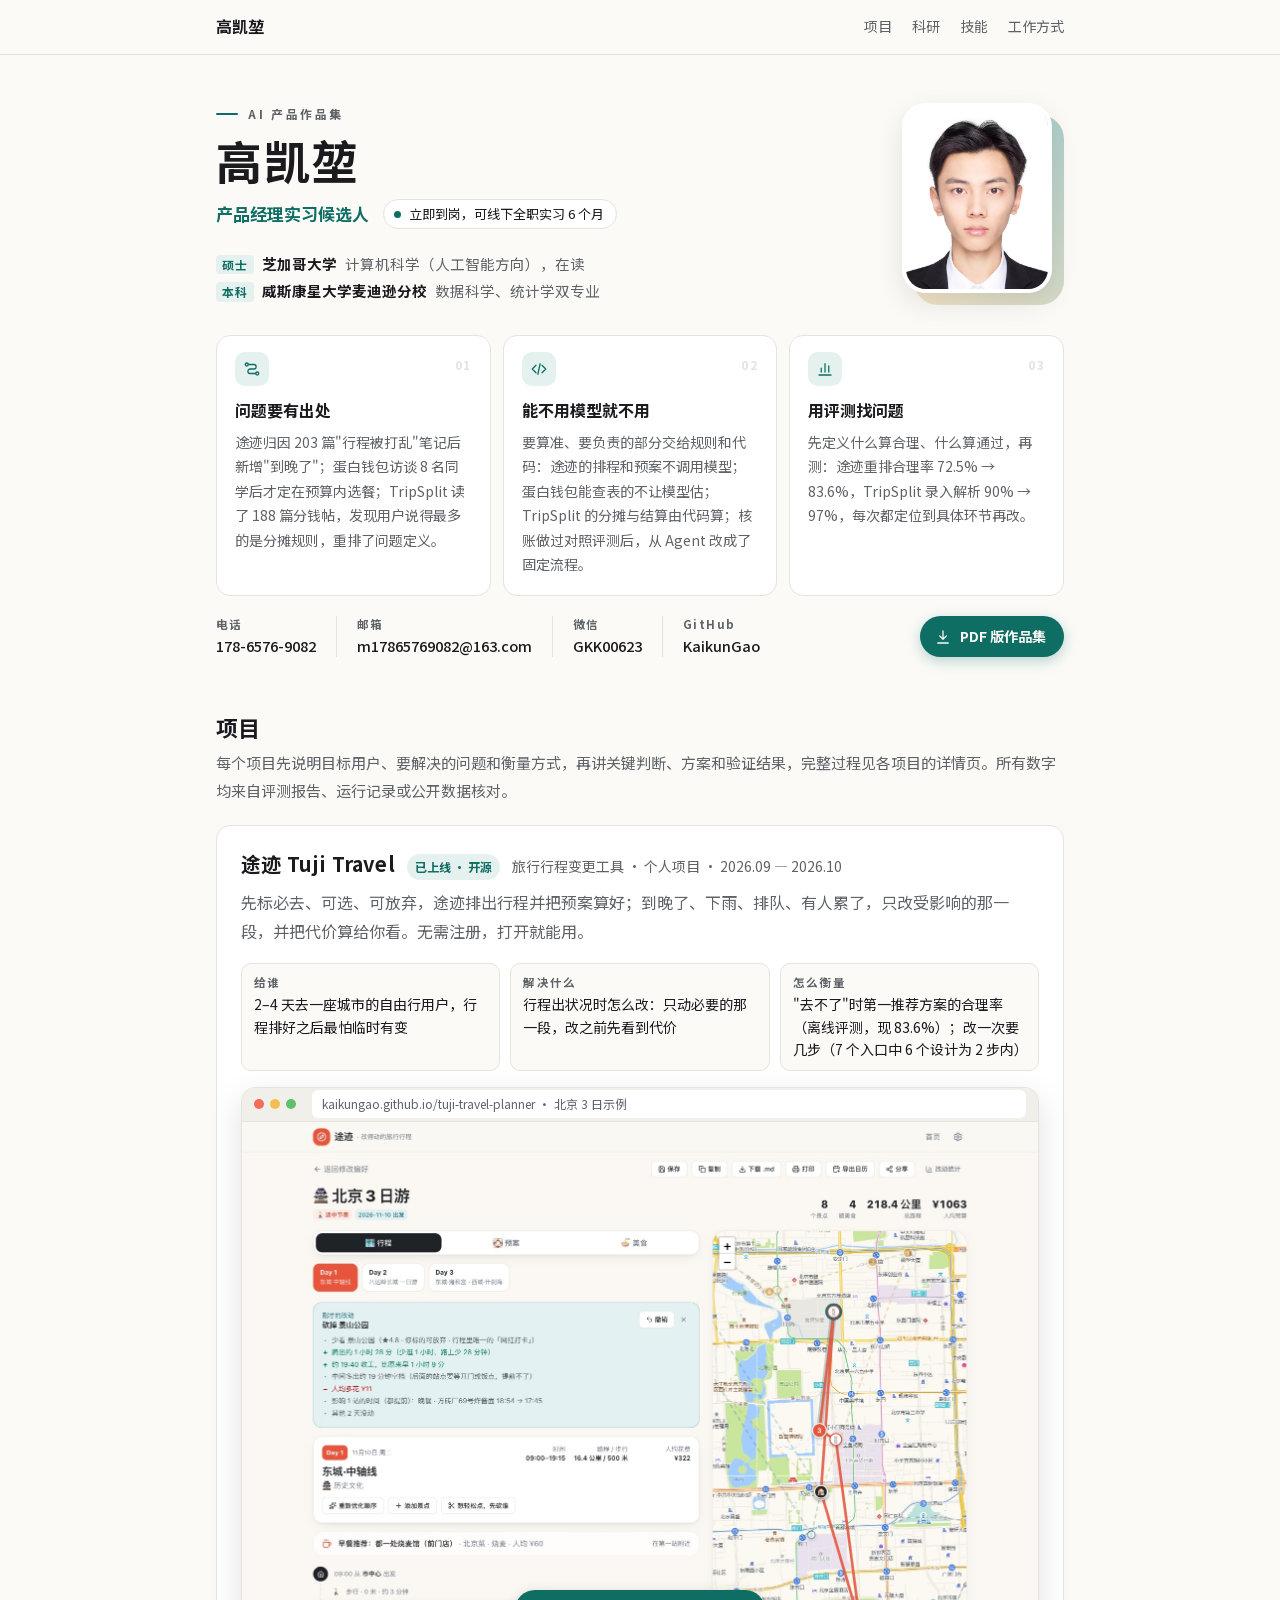
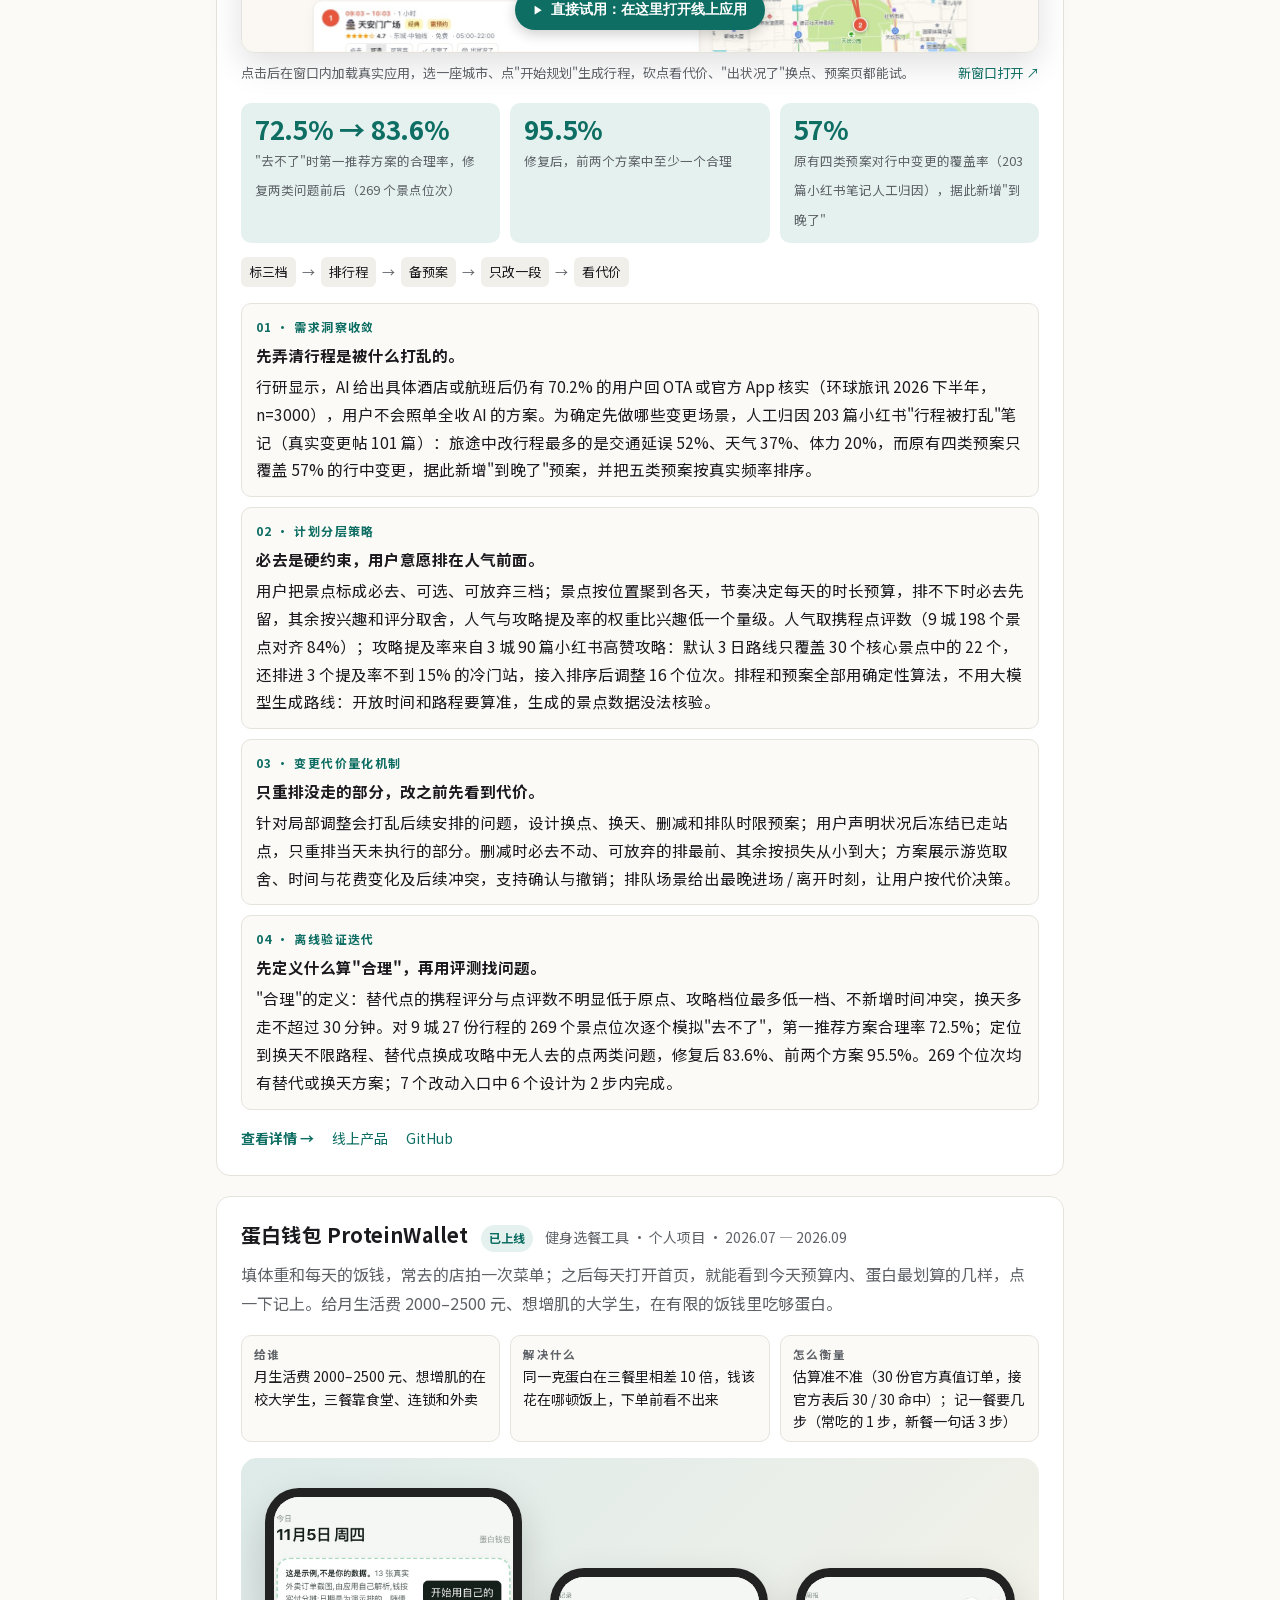
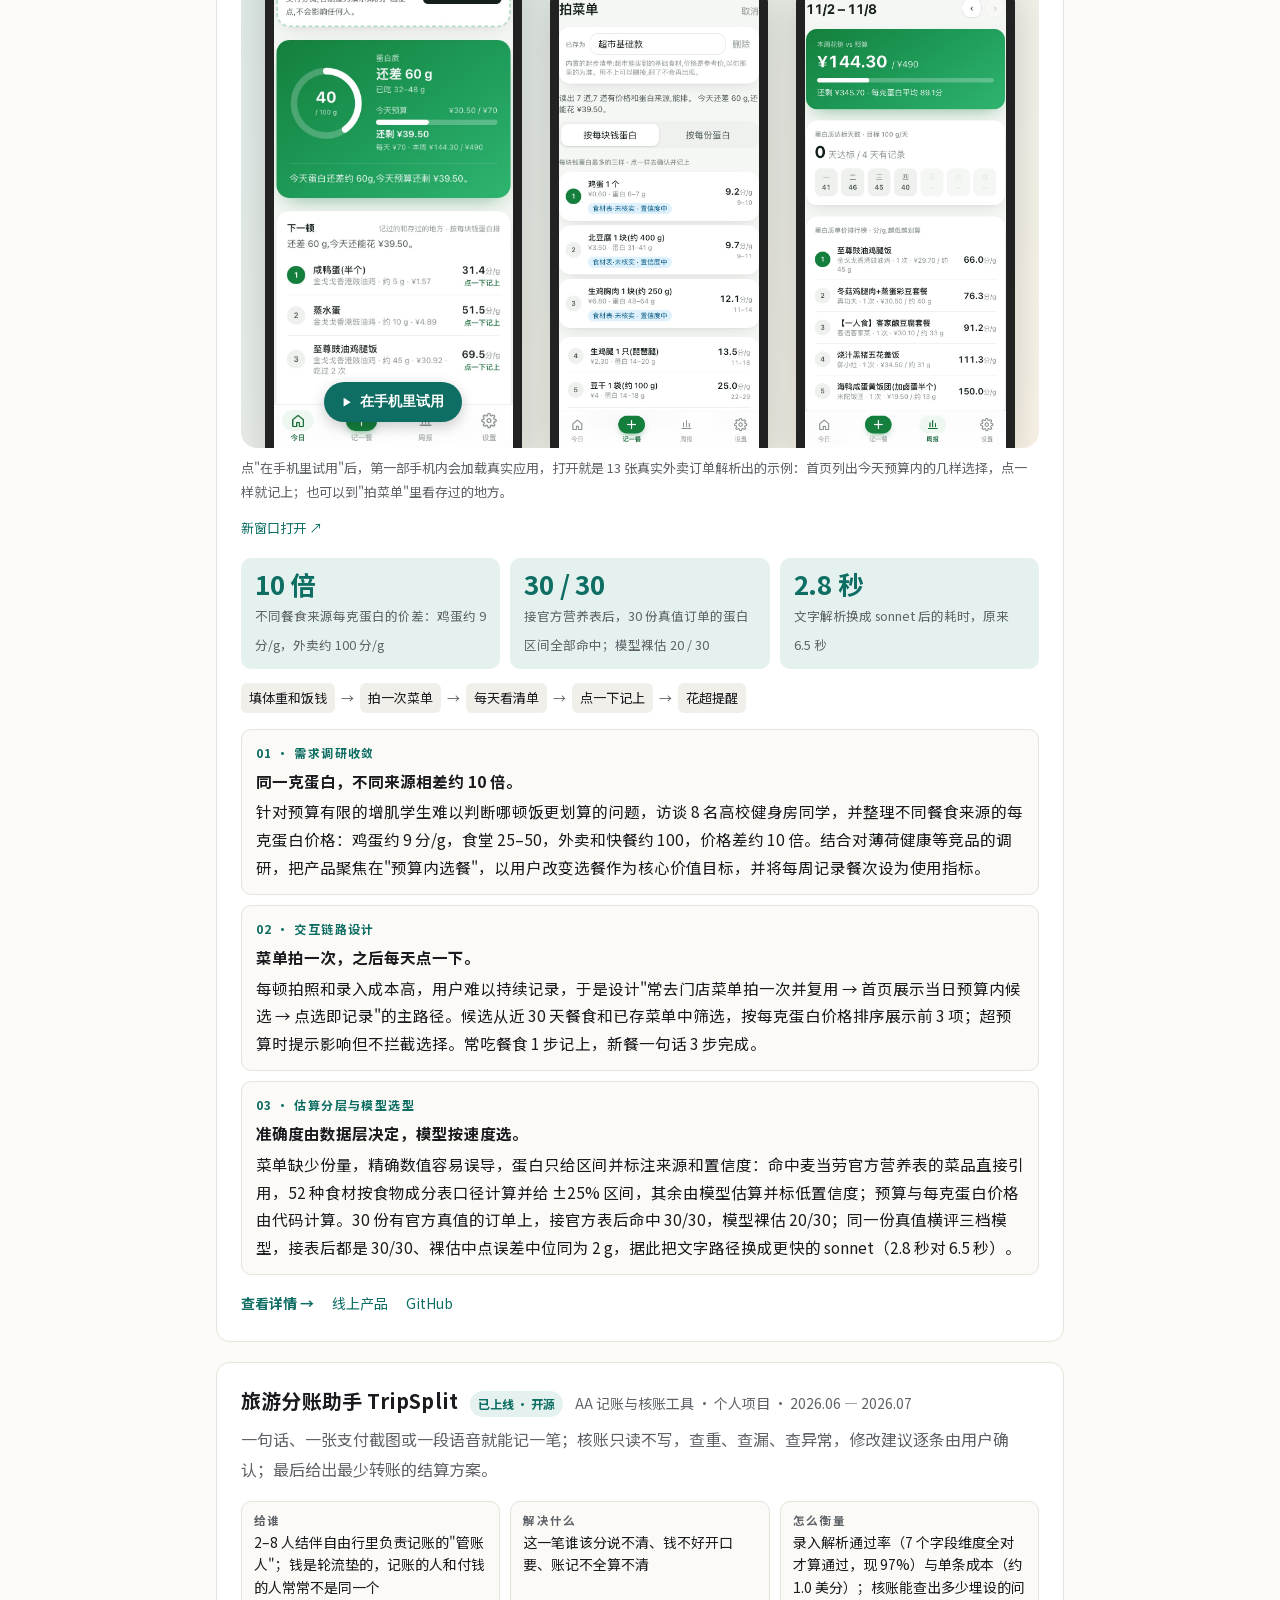
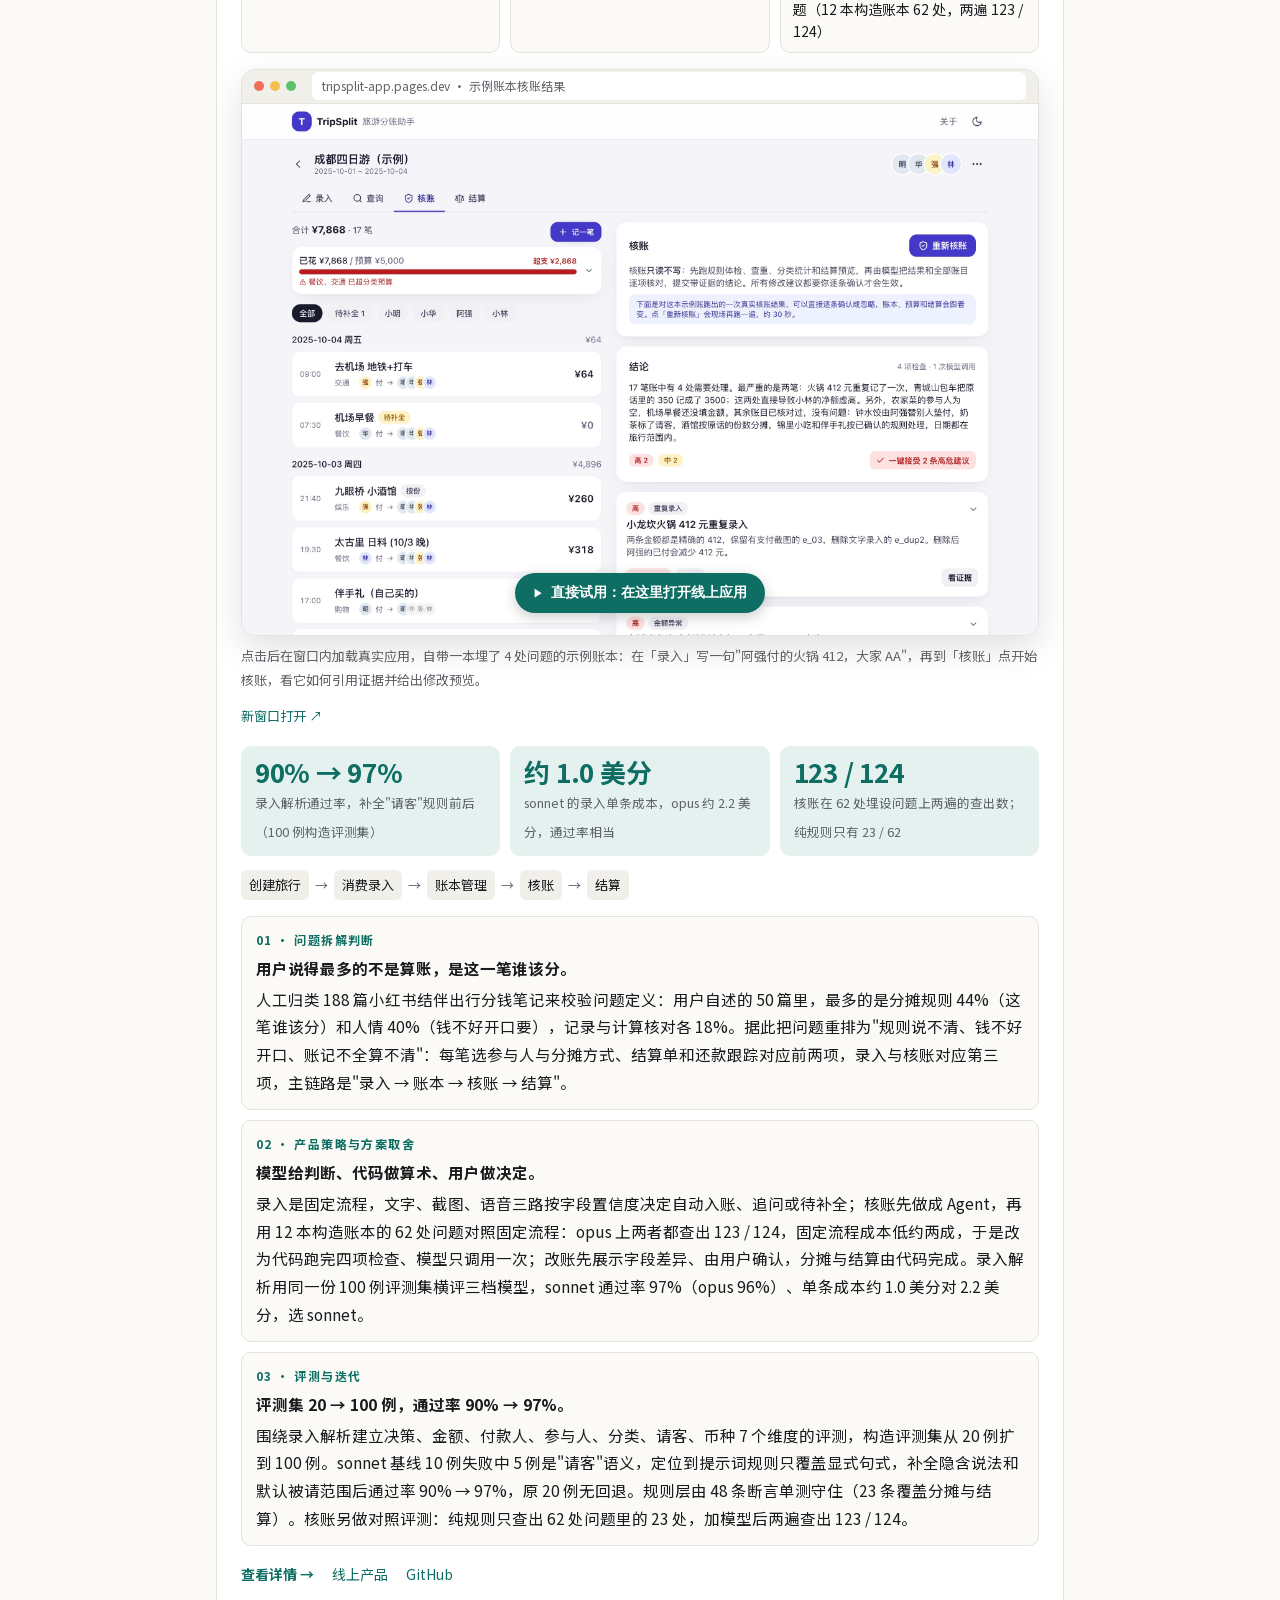
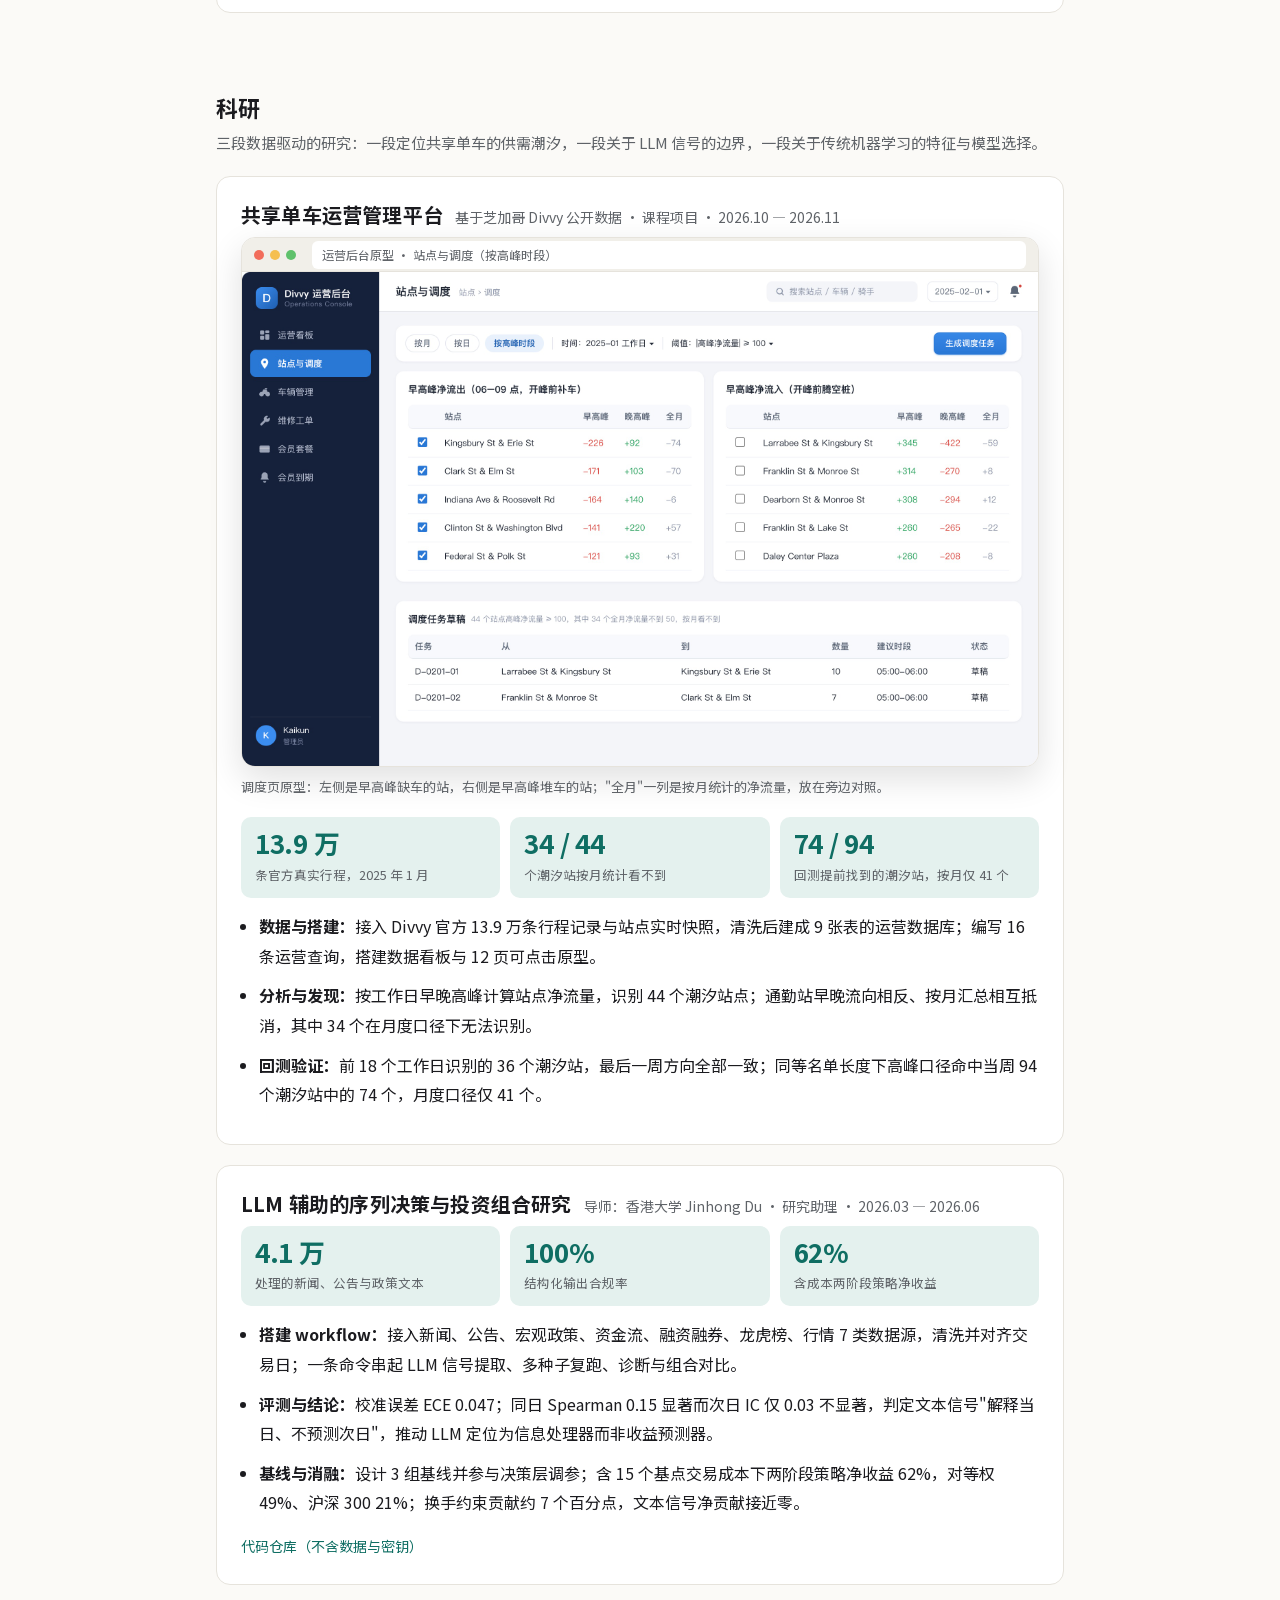
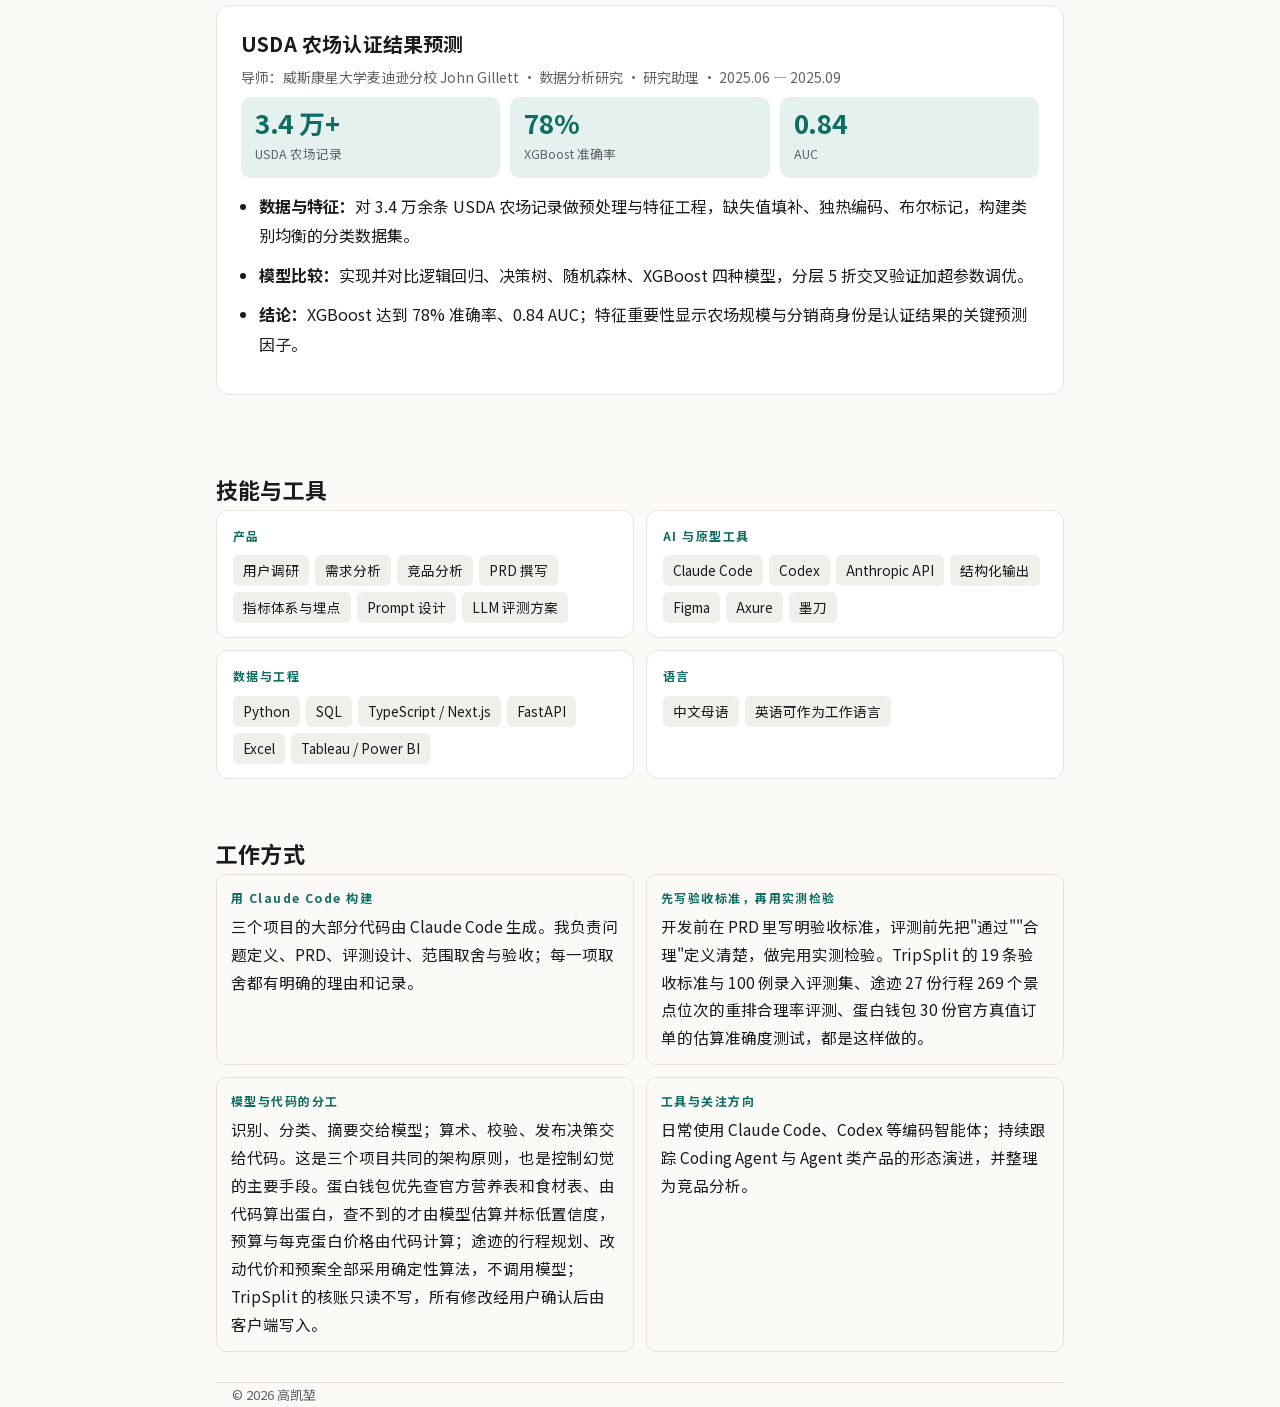
==== commit ed349dee: "Portfolio v5.12: 旅游分账助手 TripSplit (Chinese name first) and month ranges for the three projects - Tri" ====
--- a/index.html
+++ b/index.html
@@ -4,7 +4,7 @@
 <meta charset="utf-8">
 <meta name="viewport" content="width=device-width, initial-scale=1">
 <title>高凯堃 · AI 产品作品集</title>
-<meta name="description" content="高凯堃的 AI 产品作品集：TripSplit 旅游分账助手、途迹 Tuji Travel、ProteinWallet 三个项目，每个讲清目标用户、关键判断、方案与验证结果，以及共享单车供需潮汐定位、LLM 新闻信号与投资组合决策等研究。">
+<meta name="description" content="高凯堃的 AI 产品作品集：旅游分账助手 TripSplit、途迹 Tuji Travel、ProteinWallet 三个项目，每个讲清目标用户、关键判断、方案与验证结果，以及共享单车供需潮汐定位、LLM 新闻信号与投资组合决策等研究。">
 <meta property="og:title" content="高凯堃 · AI 产品作品集">
 <meta property="og:description" content="三个从痛点到上线与评测的产品项目，三段数据与评测驱动的科研。">
 <meta property="og:type" content="website">
@@ -78,7 +78,7 @@
     <header>
       <h3>途迹 Tuji Travel</h3>
       <span class="badge">已上线 · 开源</span>
-      <span class="meta">旅行行程变更工具 · 个人项目 · 2026</span>
+      <span class="meta">旅行行程变更工具 · 个人项目 · 2026.09 — 2026.10</span>
     </header>
     <p class="one-liner">先标必去、可选、可放弃，途迹排出行程并把预案算好；到晚了、下雨、排队、有人累了，只改受影响的那一段，并把代价算给你看。无需注册，打开就能用。</p>
     <div class="pos">
@@ -120,7 +120,7 @@
     <header>
       <h3>蛋白钱包 ProteinWallet</h3>
       <span class="badge">已上线</span>
-      <span class="meta">健身选餐工具 · 个人项目 · 2026</span>
+      <span class="meta">健身选餐工具 · 个人项目 · 2026.07 — 2026.09</span>
     </header>
     <p class="one-liner">填体重和每天的饭钱，常去的店拍一次菜单；之后每天打开首页，就能看到今天预算内、蛋白最划算的几样，点一下记上。给月生活费 2000–2500 元、想增肌的大学生，在有限的饭钱里吃够蛋白。</p>
     <div class="pos">
@@ -165,9 +165,9 @@
   <!-- TripSplit -->
   <article class="card feature">
     <header>
-      <h3>TripSplit 旅游分账助手</h3>
+      <h3>旅游分账助手 TripSplit</h3>
       <span class="badge">已上线 · 开源</span>
-      <span class="meta">AA 记账与核账工具 · 个人项目 · 2026</span>
+      <span class="meta">AA 记账与核账工具 · 个人项目 · 2026.06 — 2026.07</span>
     </header>
     <p class="one-liner">一句话、一张支付截图或一段语音就能记一笔；核账只读不写，查重、查漏、查异常，修改建议逐条由用户确认；最后给出最少转账的结算方案。</p>
     <div class="pos">
--- a/styles.css
+++ b/styles.css
@@ -316,6 +316,8 @@
   .browser .bar .url { font-size: 10px; padding: 1px 8px; }
   section { padding: 10px 0; }
   .card { break-inside: auto; padding: 12px 14px; margin-bottom: 10px; }
+  /* metas now carry month ranges (2026.06 — 2026.07): one size down keeps title, badge and meta on one line in the PDF */
+  .card .meta { font-size: 13px; }
   .card header, .cell, .phone, .cover, .research li, .ways .cell, .metrics, .skill { break-inside: avoid; }
   .sec-title { break-after: avoid; }
   .grid4 { gap: 8px; }
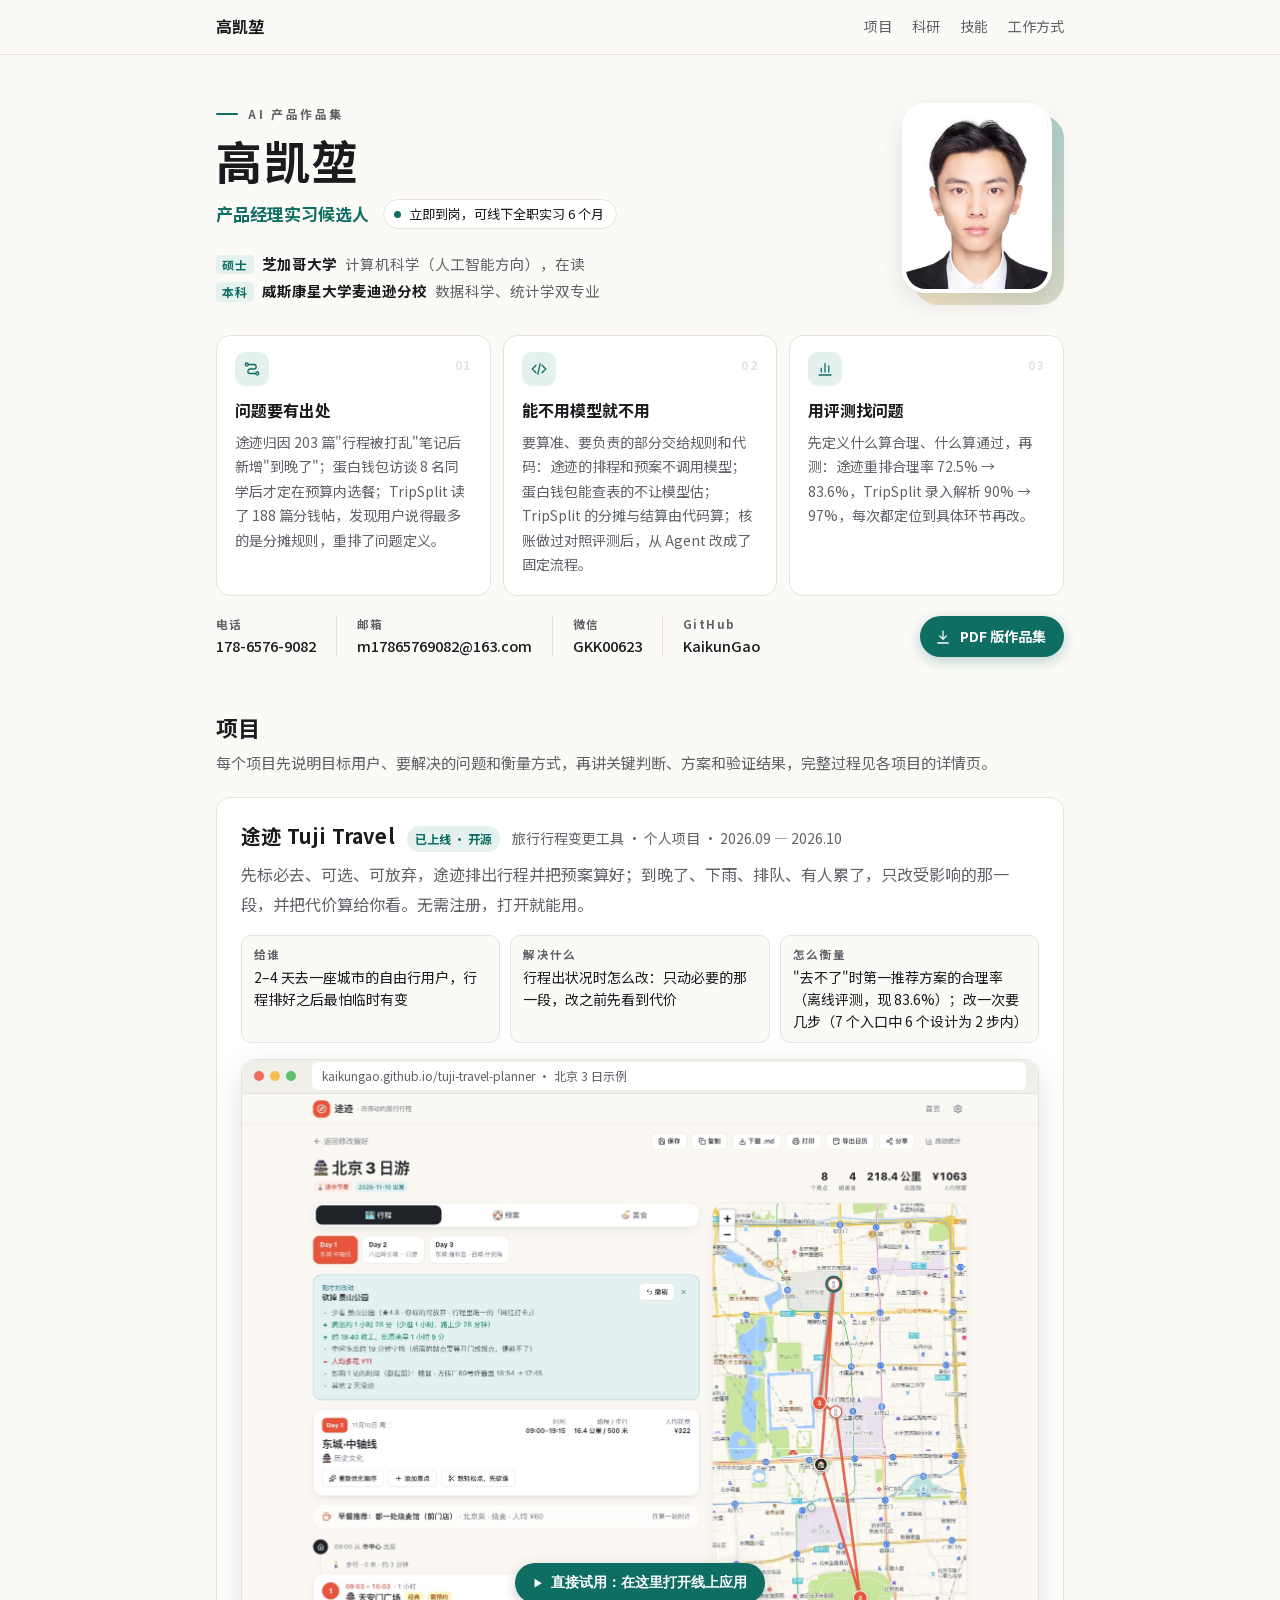
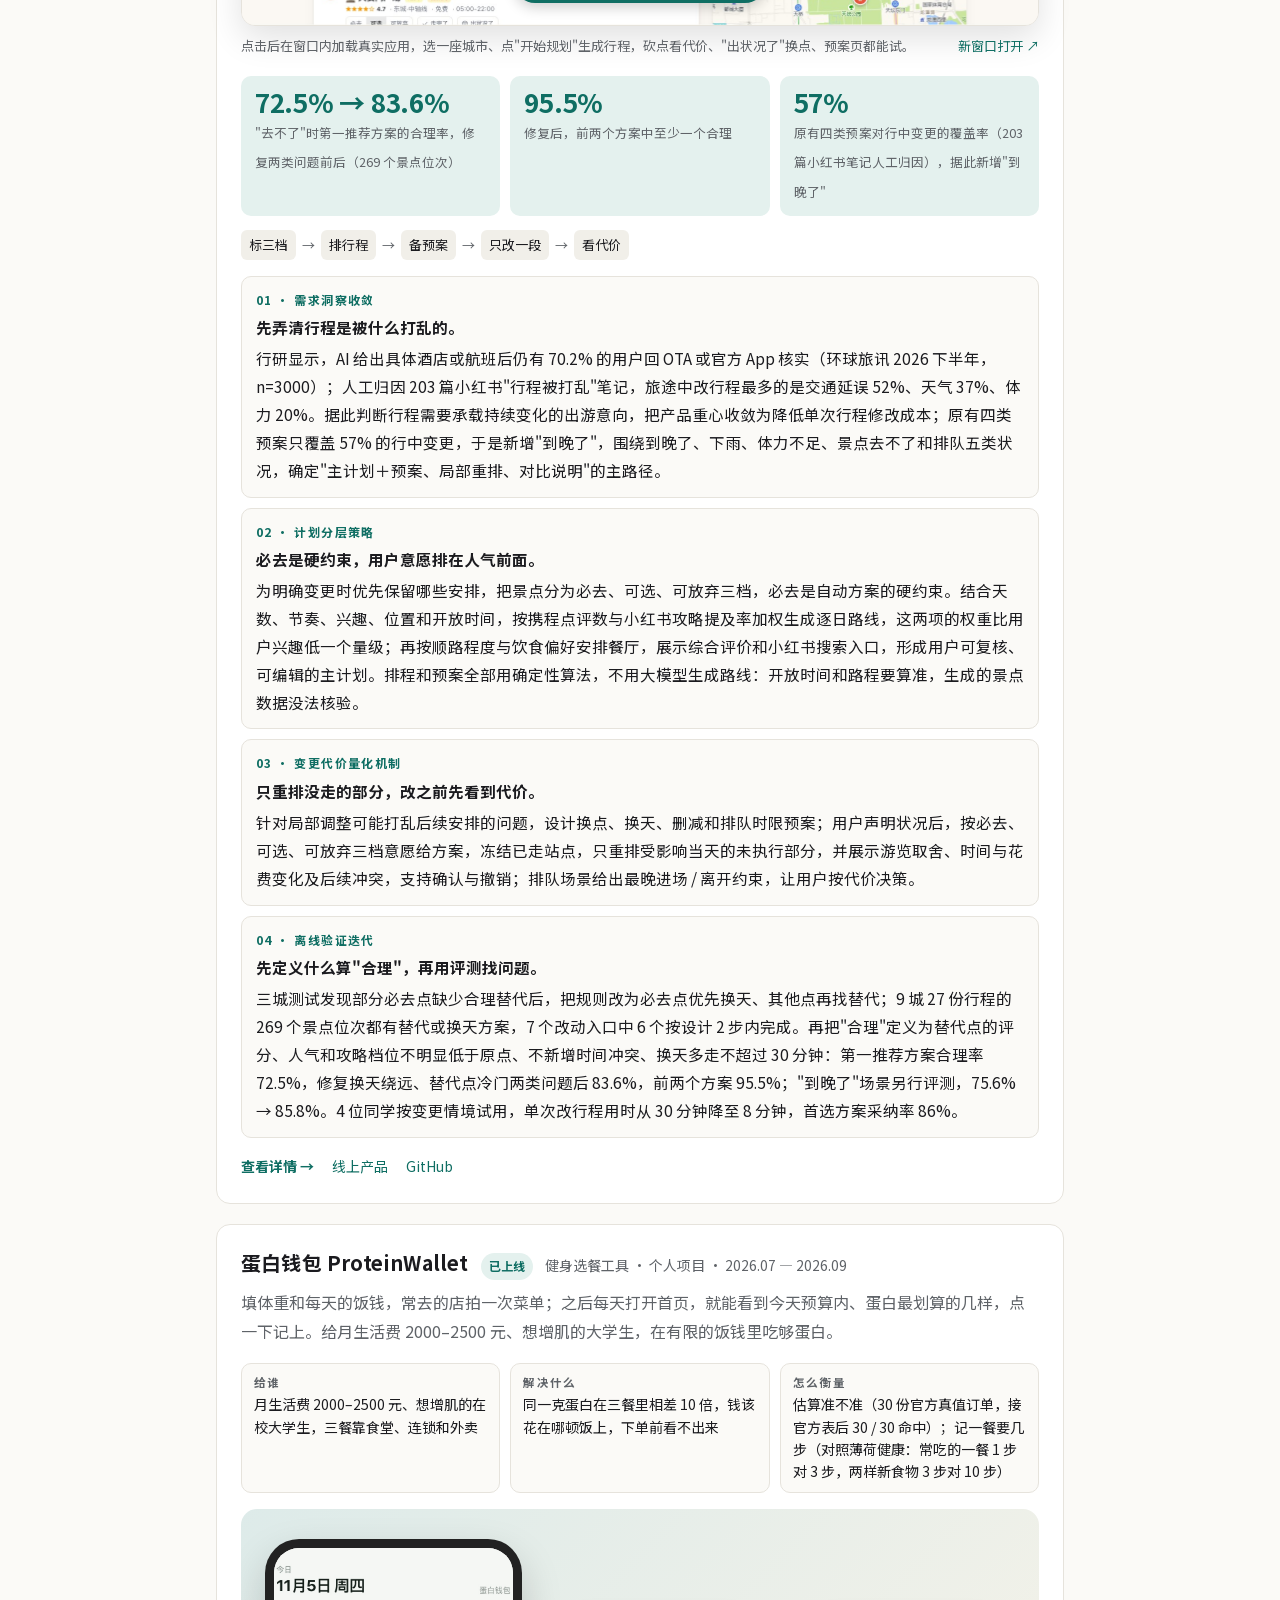
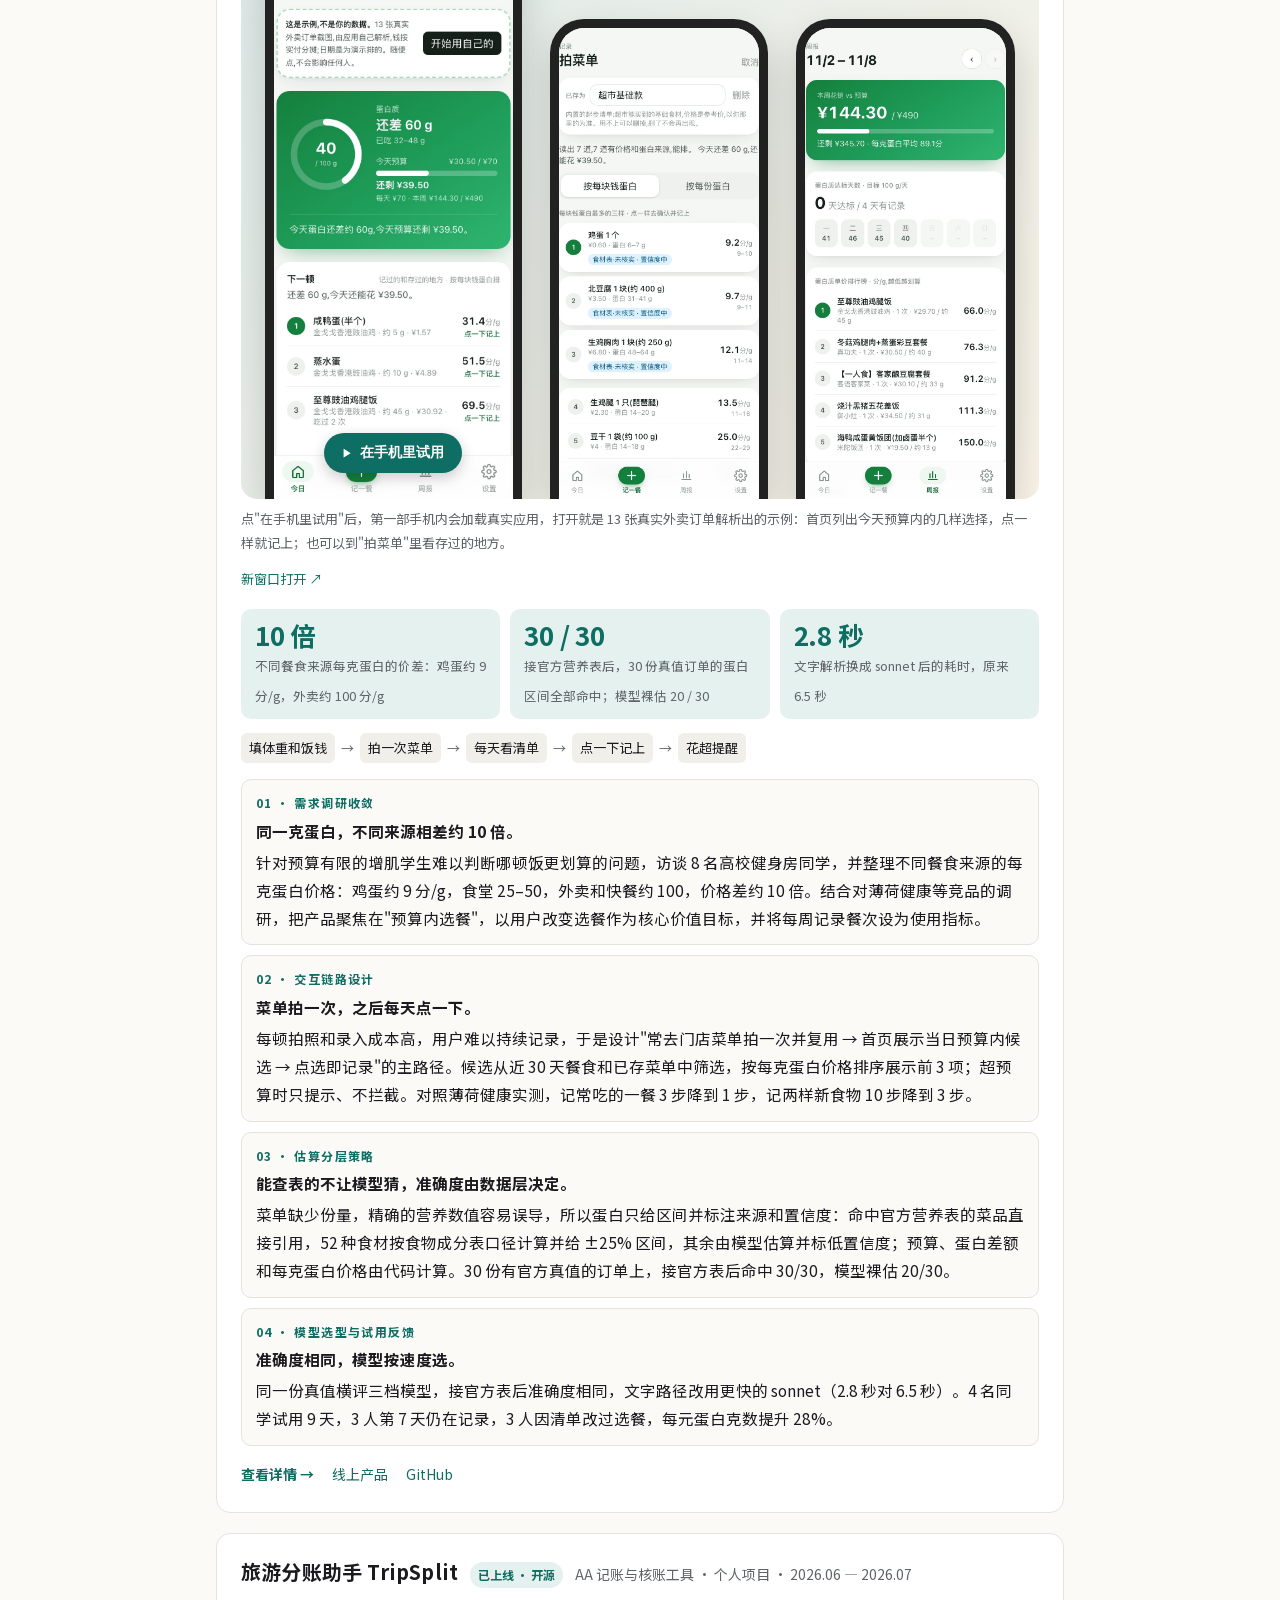
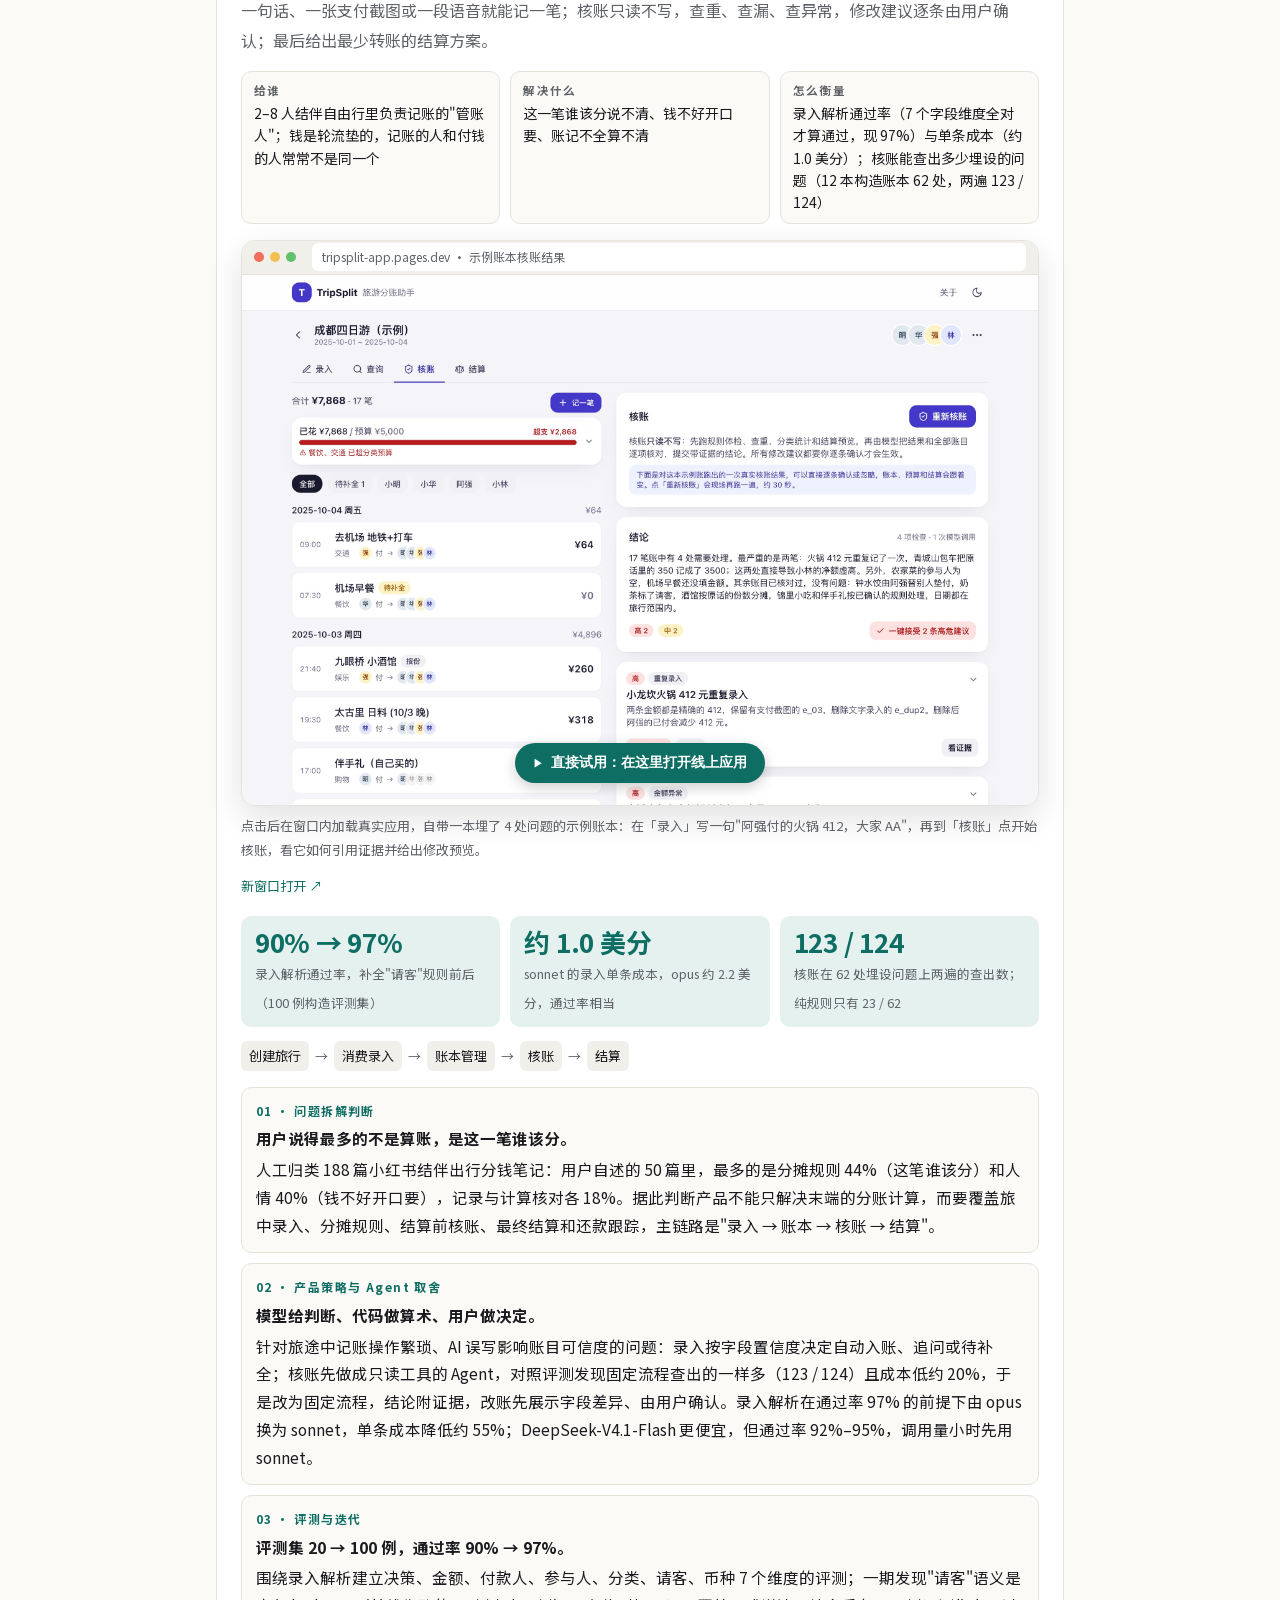
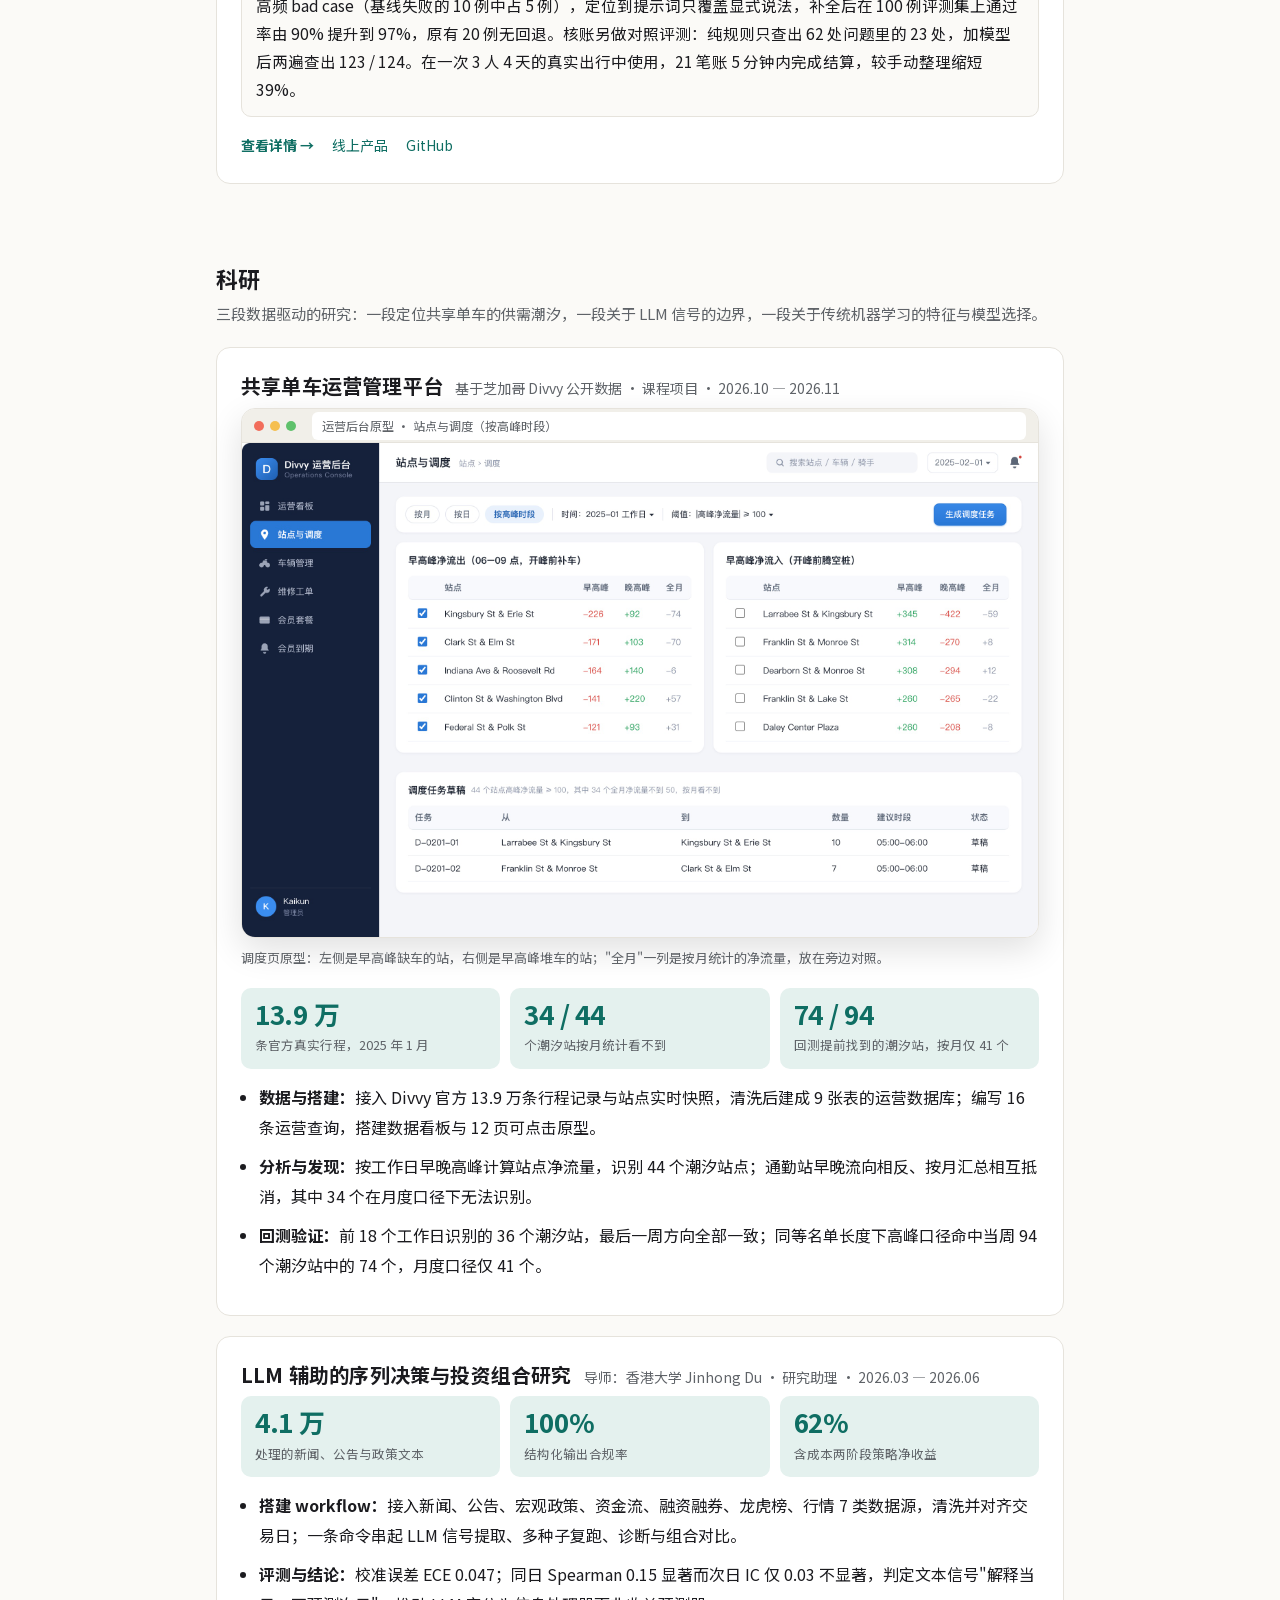
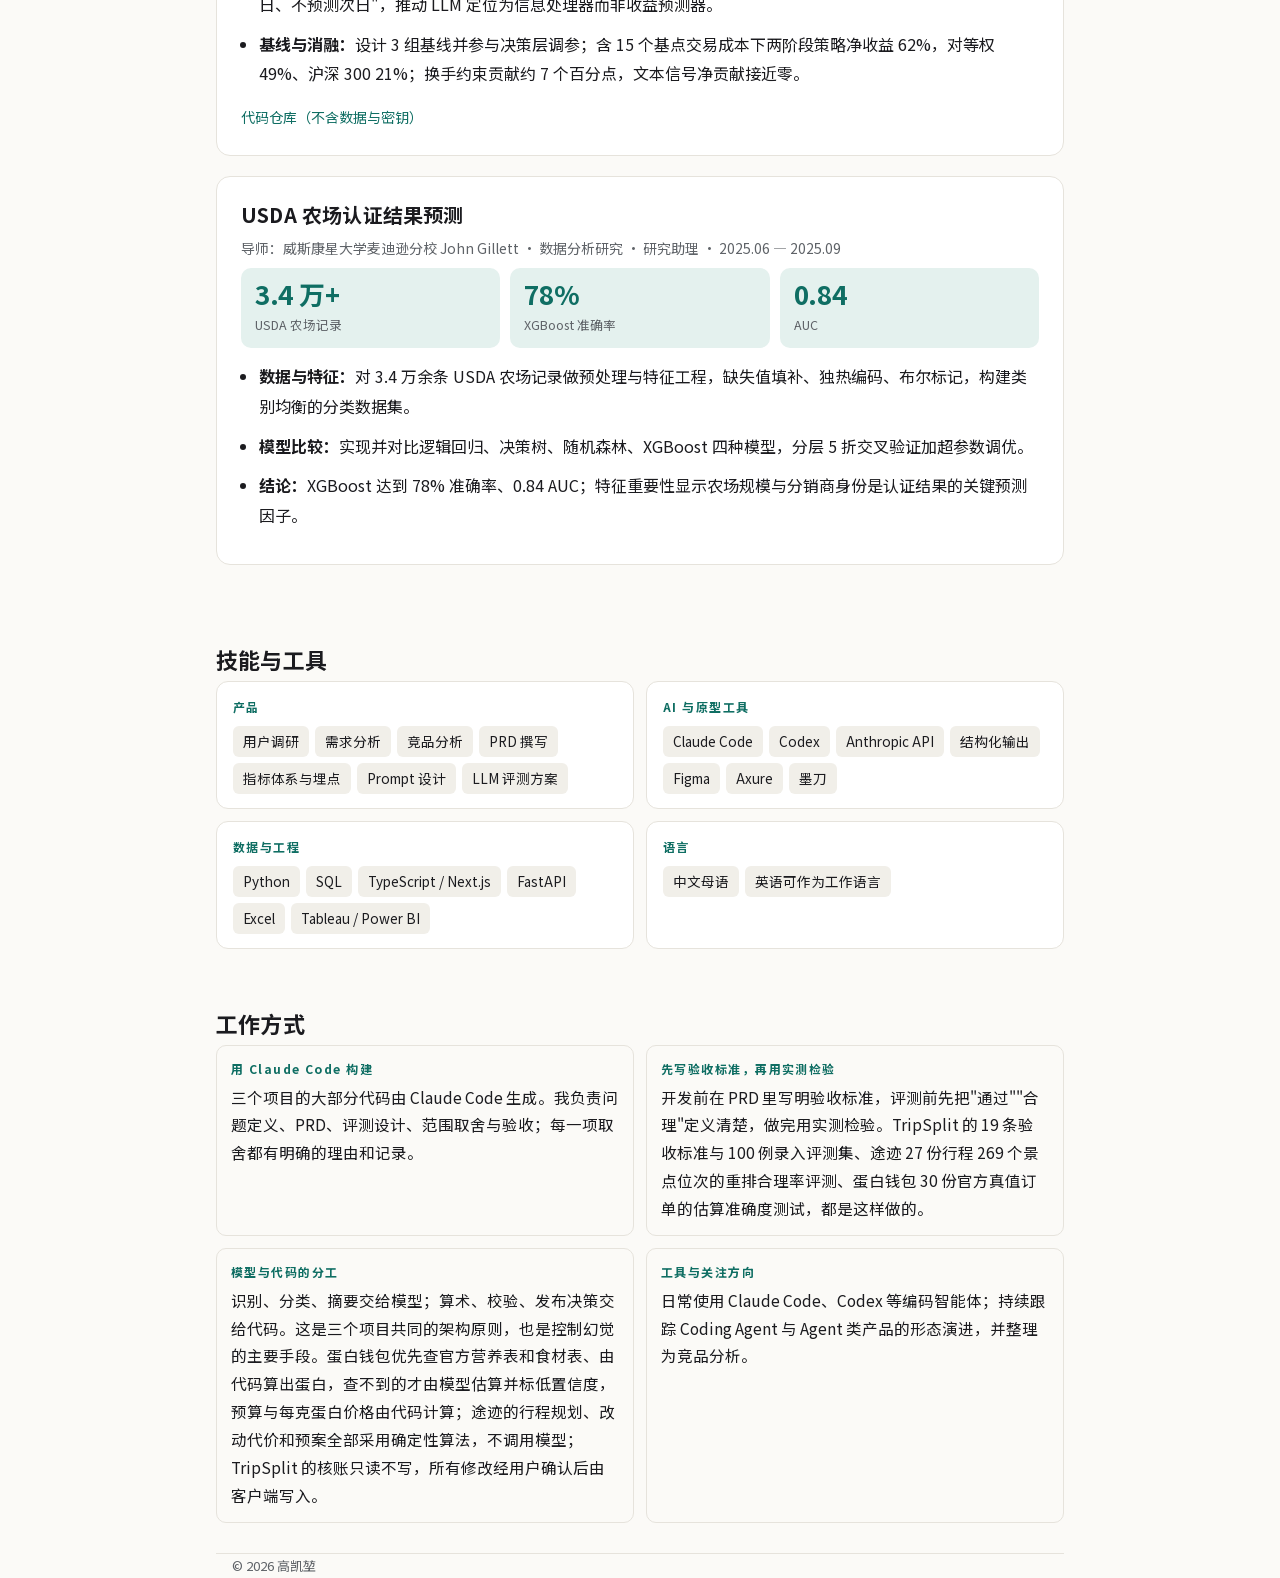
==== commit 906f07ae: "Portfolio v5.13: project cards and detail pages aligned with resume v27 - Home cards: the cells unde" ====
--- a/index.html
+++ b/index.html
@@ -71,7 +71,7 @@
 
 <section id="projects">
   <h2 class="sec-title">项目</h2>
-  <p class="sec-sub">每个项目先说明目标用户、要解决的问题和衡量方式，再讲关键判断、方案和验证结果，完整过程见各项目的详情页。所有数字均来自评测报告、运行记录或公开数据核对。</p>
+  <p class="sec-sub">每个项目先说明目标用户、要解决的问题和衡量方式，再讲关键判断、方案和验证结果，完整过程见各项目的详情页。</p>
 
   <!-- Tuji -->
   <article class="card feature">
@@ -103,10 +103,10 @@
       <span>标三档</span><i>→</i><span>排行程</span><i>→</i><span>备预案</span><i>→</i><span>只改一段</span><i>→</i><span>看代价</span>
     </div>
     <div class="grid4 rows">
-      <div class="cell"><b class="k">01 · 需求洞察收敛</b><strong>先弄清行程是被什么打乱的。</strong>行研显示，AI 给出具体酒店或航班后仍有 70.2% 的用户回 OTA 或官方 App 核实（环球旅讯 2026 下半年，n=3000），用户不会照单全收 AI 的方案。为确定先做哪些变更场景，人工归因 203 篇小红书"行程被打乱"笔记（真实变更帖 101 篇）：旅途中改行程最多的是交通延误 52%、天气 37%、体力 20%，而原有四类预案只覆盖 57% 的行中变更，据此新增"到晚了"预案，并把五类预案按真实频率排序。</div>
-      <div class="cell"><b class="k">02 · 计划分层策略</b><strong>必去是硬约束，用户意愿排在人气前面。</strong>用户把景点标成必去、可选、可放弃三档；景点按位置聚到各天，节奏决定每天的时长预算，排不下时必去先留，其余按兴趣和评分取舍，人气与攻略提及率的权重比兴趣低一个量级。人气取携程点评数（9 城 198 个景点对齐 84%）；攻略提及率来自 3 城 90 篇小红书高赞攻略：默认 3 日路线只覆盖 30 个核心景点中的 22 个，还排进 3 个提及率不到 15% 的冷门站，接入排序后调整 16 个位次。排程和预案全部用确定性算法，不用大模型生成路线：开放时间和路程要算准，生成的景点数据没法核验。</div>
-      <div class="cell"><b class="k">03 · 变更代价量化机制</b><strong>只重排没走的部分，改之前先看到代价。</strong>针对局部调整会打乱后续安排的问题，设计换点、换天、删减和排队时限预案；用户声明状况后冻结已走站点，只重排当天未执行的部分。删减时必去不动、可放弃的排最前、其余按损失从小到大；方案展示游览取舍、时间与花费变化及后续冲突，支持确认与撤销；排队场景给出最晚进场 / 离开时刻，让用户按代价决策。</div>
-      <div class="cell"><b class="k">04 · 离线验证迭代</b><strong>先定义什么算"合理"，再用评测找问题。</strong>"合理"的定义：替代点的携程评分与点评数不明显低于原点、攻略档位最多低一档、不新增时间冲突，换天多走不超过 30 分钟。对 9 城 27 份行程的 269 个景点位次逐个模拟"去不了"，第一推荐方案合理率 72.5%；定位到换天不限路程、替代点换成攻略中无人去的点两类问题，修复后 83.6%、前两个方案 95.5%。269 个位次均有替代或换天方案；7 个改动入口中 6 个设计为 2 步内完成。</div>
+      <div class="cell"><b class="k">01 · 需求洞察收敛</b><strong>先弄清行程是被什么打乱的。</strong>行研显示，AI 给出具体酒店或航班后仍有 70.2% 的用户回 OTA 或官方 App 核实（环球旅讯 2026 下半年，n=3000）；人工归因 203 篇小红书"行程被打乱"笔记，旅途中改行程最多的是交通延误 52%、天气 37%、体力 20%。据此判断行程需要承载持续变化的出游意向，把产品重心收敛为降低单次行程修改成本；原有四类预案只覆盖 57% 的行中变更，于是新增"到晚了"，围绕到晚了、下雨、体力不足、景点去不了和排队五类状况，确定"主计划＋预案、局部重排、对比说明"的主路径。</div>
+      <div class="cell"><b class="k">02 · 计划分层策略</b><strong>必去是硬约束，用户意愿排在人气前面。</strong>为明确变更时优先保留哪些安排，把景点分为必去、可选、可放弃三档，必去是自动方案的硬约束。结合天数、节奏、兴趣、位置和开放时间，按携程点评数与小红书攻略提及率加权生成逐日路线，这两项的权重比用户兴趣低一个量级；再按顺路程度与饮食偏好安排餐厅，展示综合评价和小红书搜索入口，形成用户可复核、可编辑的主计划。排程和预案全部用确定性算法，不用大模型生成路线：开放时间和路程要算准，生成的景点数据没法核验。</div>
+      <div class="cell"><b class="k">03 · 变更代价量化机制</b><strong>只重排没走的部分，改之前先看到代价。</strong>针对局部调整可能打乱后续安排的问题，设计换点、换天、删减和排队时限预案；用户声明状况后，按必去、可选、可放弃三档意愿给方案，冻结已走站点，只重排受影响当天的未执行部分，并展示游览取舍、时间与花费变化及后续冲突，支持确认与撤销；排队场景给出最晚进场 / 离开约束，让用户按代价决策。</div>
+      <div class="cell"><b class="k">04 · 离线验证迭代</b><strong>先定义什么算"合理"，再用评测找问题。</strong>三城测试发现部分必去点缺少合理替代后，把规则改为必去点优先换天、其他点再找替代；9 城 27 份行程的 269 个景点位次都有替代或换天方案，7 个改动入口中 6 个按设计 2 步内完成。再把"合理"定义为替代点的评分、人气和攻略档位不明显低于原点、不新增时间冲突、换天多走不超过 30 分钟：第一推荐方案合理率 72.5%，修复换天绕远、替代点冷门两类问题后 83.6%，前两个方案 95.5%；"到晚了"场景另行评测，75.6% → 85.8%。4 位同学按变更情境试用，单次改行程用时从 30 分钟降至 8 分钟，首选方案采纳率 86%。</div>
     </div>
     <div class="links">
       <a class="more" href="projects/tuji.html">查看详情 →</a>
@@ -126,7 +126,7 @@
     <div class="pos">
       <span><b>给谁</b>月生活费 2000–2500 元、想增肌的在校大学生，三餐靠食堂、连锁和外卖</span>
       <span><b>解决什么</b>同一克蛋白在三餐里相差 10 倍，钱该花在哪顿饭上，下单前看不出来</span>
-      <span><b>怎么衡量</b>估算准不准（30 份官方真值订单，接官方表后 30 / 30 命中）；记一餐要几步（常吃的 1 步，新餐一句话 3 步）</span>
+      <span><b>怎么衡量</b>估算准不准（30 份官方真值订单，接官方表后 30 / 30 命中）；记一餐要几步（对照薄荷健康：常吃的一餐 1 步对 3 步，两样新食物 3 步对 10 步）</span>
     </div>
     <div class="showcase">
       <figure class="phone big" id="pw-demo">
@@ -151,8 +151,9 @@
     </div>
     <div class="grid4 rows">
       <div class="cell"><b class="k">01 · 需求调研收敛</b><strong>同一克蛋白，不同来源相差约 10 倍。</strong>针对预算有限的增肌学生难以判断哪顿饭更划算的问题，访谈 8 名高校健身房同学，并整理不同餐食来源的每克蛋白价格：鸡蛋约 9 分/g，食堂 25–50，外卖和快餐约 100，价格差约 10 倍。结合对薄荷健康等竞品的调研，把产品聚焦在"预算内选餐"，以用户改变选餐作为核心价值目标，并将每周记录餐次设为使用指标。</div>
-      <div class="cell"><b class="k">02 · 交互链路设计</b><strong>菜单拍一次，之后每天点一下。</strong>每顿拍照和录入成本高，用户难以持续记录，于是设计"常去门店菜单拍一次并复用 → 首页展示当日预算内候选 → 点选即记录"的主路径。候选从近 30 天餐食和已存菜单中筛选，按每克蛋白价格排序展示前 3 项；超预算时提示影响但不拦截选择。常吃餐食 1 步记上，新餐一句话 3 步完成。</div>
-      <div class="cell"><b class="k">03 · 估算分层与模型选型</b><strong>准确度由数据层决定，模型按速度选。</strong>菜单缺少份量，精确数值容易误导，蛋白只给区间并标注来源和置信度：命中麦当劳官方营养表的菜品直接引用，52 种食材按食物成分表口径计算并给 ±25% 区间，其余由模型估算并标低置信度；预算与每克蛋白价格由代码计算。30 份有官方真值的订单上，接官方表后命中 30/30，模型裸估 20/30；同一份真值横评三档模型，接表后都是 30/30、裸估中点误差中位同为 2 g，据此把文字路径换成更快的 sonnet（2.8 秒对 6.5 秒）。</div>
+      <div class="cell"><b class="k">02 · 交互链路设计</b><strong>菜单拍一次，之后每天点一下。</strong>每顿拍照和录入成本高，用户难以持续记录，于是设计"常去门店菜单拍一次并复用 → 首页展示当日预算内候选 → 点选即记录"的主路径。候选从近 30 天餐食和已存菜单中筛选，按每克蛋白价格排序展示前 3 项；超预算时只提示、不拦截。对照薄荷健康实测，记常吃的一餐 3 步降到 1 步，记两样新食物 10 步降到 3 步。</div>
+      <div class="cell"><b class="k">03 · 估算分层策略</b><strong>能查表的不让模型猜，准确度由数据层决定。</strong>菜单缺少份量，精确的营养数值容易误导，所以蛋白只给区间并标注来源和置信度：命中官方营养表的菜品直接引用，52 种食材按食物成分表口径计算并给 ±25% 区间，其余由模型估算并标低置信度；预算、蛋白差额和每克蛋白价格由代码计算。30 份有官方真值的订单上，接官方表后命中 30/30，模型裸估 20/30。</div>
+      <div class="cell"><b class="k">04 · 模型选型与试用反馈</b><strong>准确度相同，模型按速度选。</strong>同一份真值横评三档模型，接官方表后准确度相同，文字路径改用更快的 sonnet（2.8 秒对 6.5 秒）。4 名同学试用 9 天，3 人第 7 天仍在记录，3 人因清单改过选餐，每元蛋白克数提升 28%。</div>
     </div>
     <div class="links">
       <a class="more" href="projects/protein-wallet.html">查看详情 →</a>
@@ -192,9 +193,9 @@
       <span>创建旅行</span><i>→</i><span>消费录入</span><i>→</i><span>账本管理</span><i>→</i><span>核账</span><i>→</i><span>结算</span>
     </div>
     <div class="grid4 rows">
-      <div class="cell"><b class="k">01 · 问题拆解判断</b><strong>用户说得最多的不是算账，是这一笔谁该分。</strong>人工归类 188 篇小红书结伴出行分钱笔记来校验问题定义：用户自述的 50 篇里，最多的是分摊规则 44%（这笔谁该分）和人情 40%（钱不好开口要），记录与计算核对各 18%。据此把问题重排为"规则说不清、钱不好开口、账记不全算不清"：每笔选参与人与分摊方式、结算单和还款跟踪对应前两项，录入与核账对应第三项，主链路是"录入 → 账本 → 核账 → 结算"。</div>
-      <div class="cell"><b class="k">02 · 产品策略与方案取舍</b><strong>模型给判断、代码做算术、用户做决定。</strong>录入是固定流程，文字、截图、语音三路按字段置信度决定自动入账、追问或待补全；核账先做成 Agent，再用 12 本构造账本的 62 处问题对照固定流程：opus 上两者都查出 123 / 124，固定流程成本低约两成，于是改为代码跑完四项检查、模型只调用一次；改账先展示字段差异、由用户确认，分摊与结算由代码完成。录入解析用同一份 100 例评测集横评三档模型，sonnet 通过率 97%（opus 96%）、单条成本约 1.0 美分对 2.2 美分，选 sonnet。</div>
-      <div class="cell"><b class="k">03 · 评测与迭代</b><strong>评测集 20 → 100 例，通过率 90% → 97%。</strong>围绕录入解析建立决策、金额、付款人、参与人、分类、请客、币种 7 个维度的评测，构造评测集从 20 例扩到 100 例。sonnet 基线 10 例失败中 5 例是"请客"语义，定位到提示词规则只覆盖显式句式，补全隐含说法和默认被请范围后通过率 90% → 97%，原 20 例无回退。规则层由 48 条断言单测守住（23 条覆盖分摊与结算）。核账另做对照评测：纯规则只查出 62 处问题里的 23 处，加模型后两遍查出 123 / 124。</div>
+      <div class="cell"><b class="k">01 · 问题拆解判断</b><strong>用户说得最多的不是算账，是这一笔谁该分。</strong>人工归类 188 篇小红书结伴出行分钱笔记：用户自述的 50 篇里，最多的是分摊规则 44%（这笔谁该分）和人情 40%（钱不好开口要），记录与计算核对各 18%。据此判断产品不能只解决末端的分账计算，而要覆盖旅中录入、分摊规则、结算前核账、最终结算和还款跟踪，主链路是"录入 → 账本 → 核账 → 结算"。</div>
+      <div class="cell"><b class="k">02 · 产品策略与 Agent 取舍</b><strong>模型给判断、代码做算术、用户做决定。</strong>针对旅途中记账操作繁琐、AI 误写影响账目可信度的问题：录入按字段置信度决定自动入账、追问或待补全；核账先做成只读工具的 Agent，对照评测发现固定流程查出的一样多（123 / 124）且成本低约 20%，于是改为固定流程，结论附证据，改账先展示字段差异、由用户确认。录入解析在通过率 97% 的前提下由 opus 换为 sonnet，单条成本降低约 55%；DeepSeek-V4.1-Flash 更便宜，但通过率 92%–95%，调用量小时先用 sonnet。</div>
+      <div class="cell"><b class="k">03 · 评测与迭代</b><strong>评测集 20 → 100 例，通过率 90% → 97%。</strong>围绕录入解析建立决策、金额、付款人、参与人、分类、请客、币种 7 个维度的评测；一期发现"请客"语义是高频 bad case（基线失败的 10 例中占 5 例），定位到提示词只覆盖显式说法，补全后在 100 例评测集上通过率由 90% 提升到 97%，原有 20 例无回退。核账另做对照评测：纯规则只查出 62 处问题里的 23 处，加模型后两遍查出 123 / 124。在一次 3 人 4 天的真实出行中使用，21 笔账 5 分钟内完成结算，较手动整理缩短 39%。</div>
     </div>
     <div class="links">
       <a class="more" href="projects/tripsplit.html">查看详情 →</a>
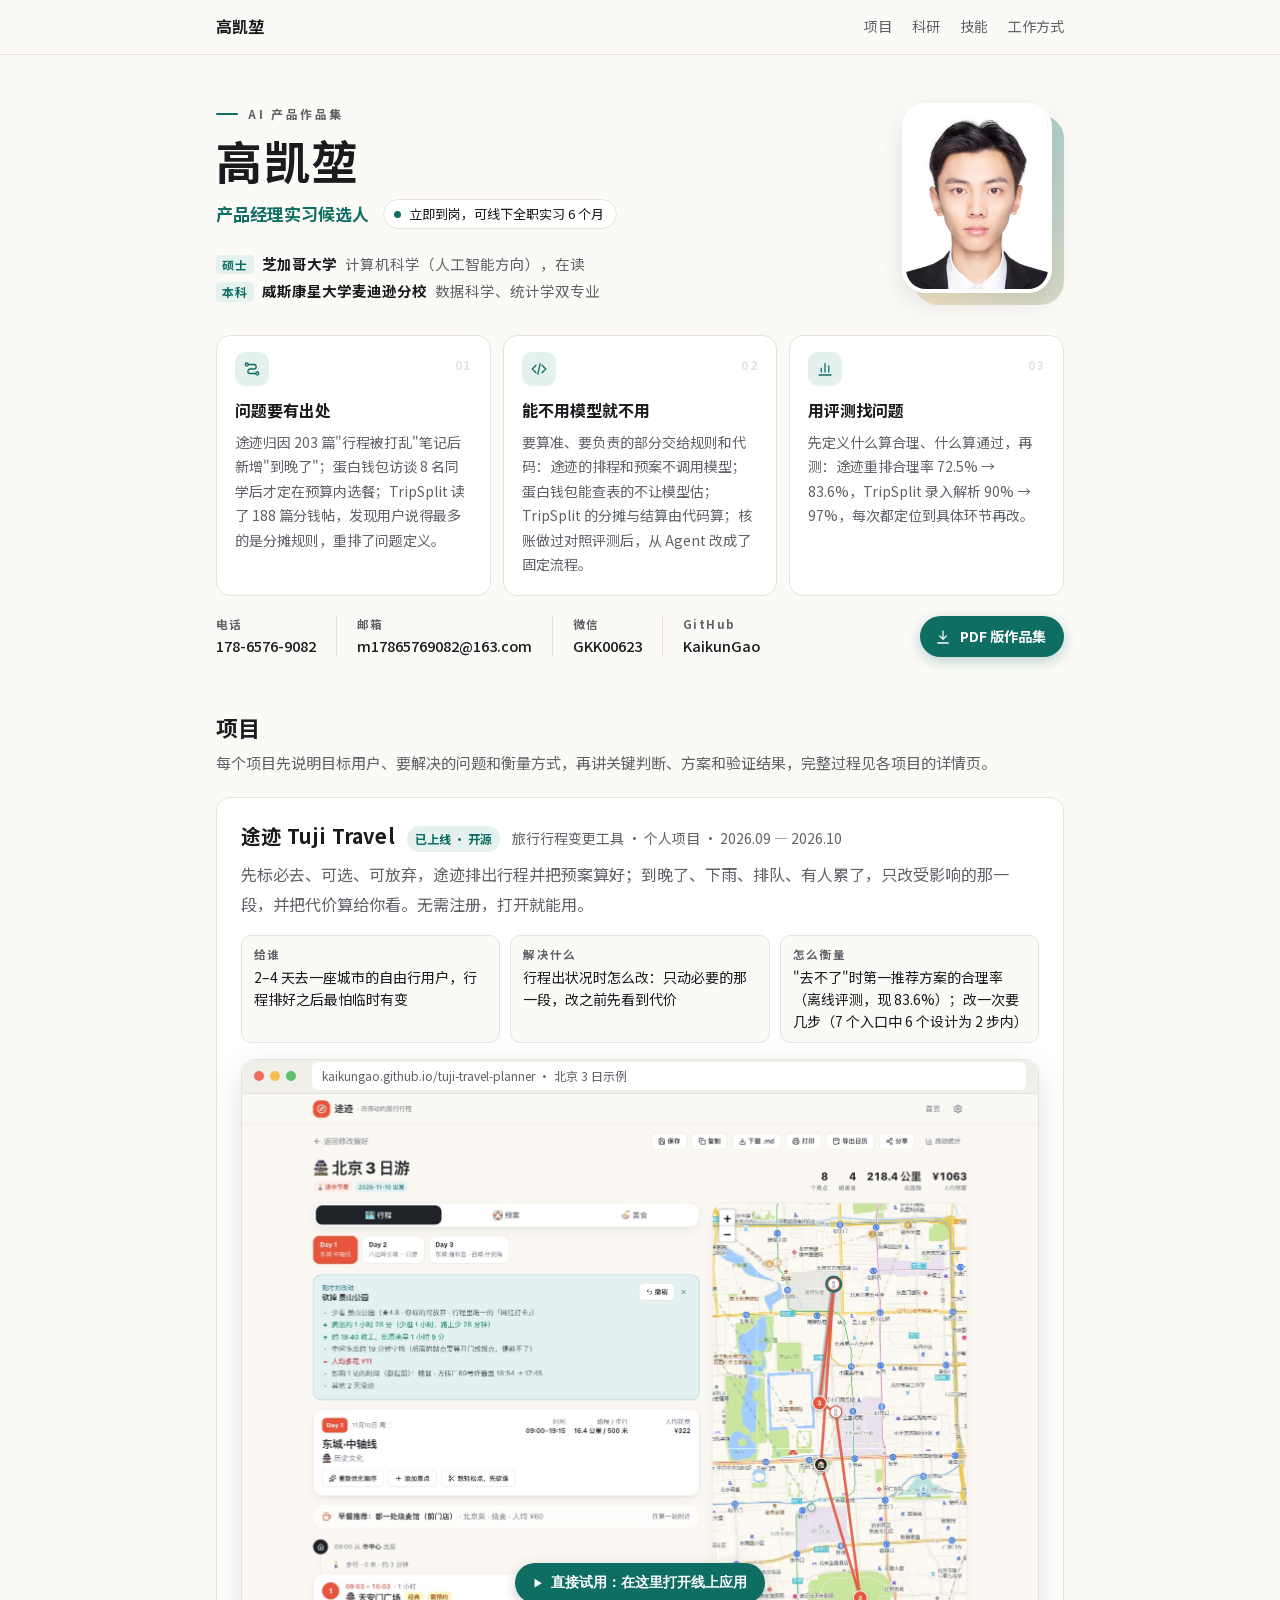
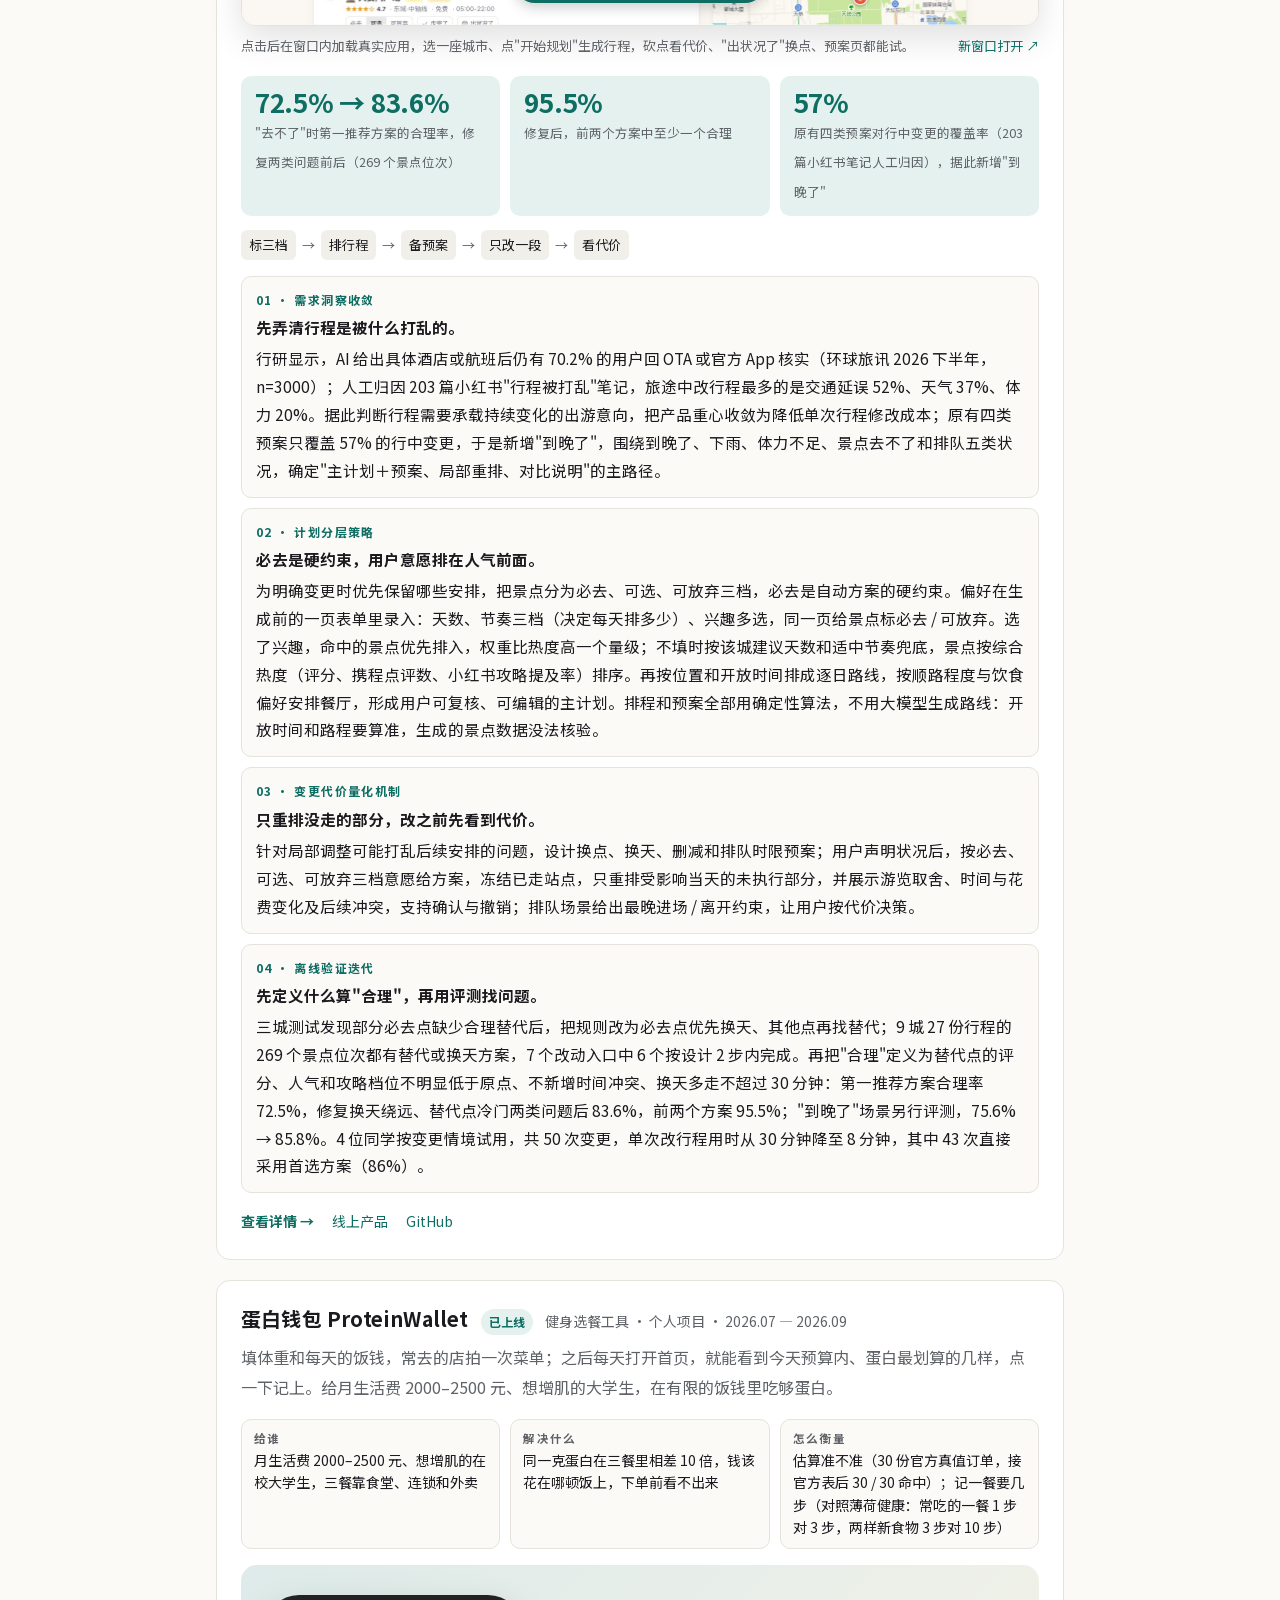
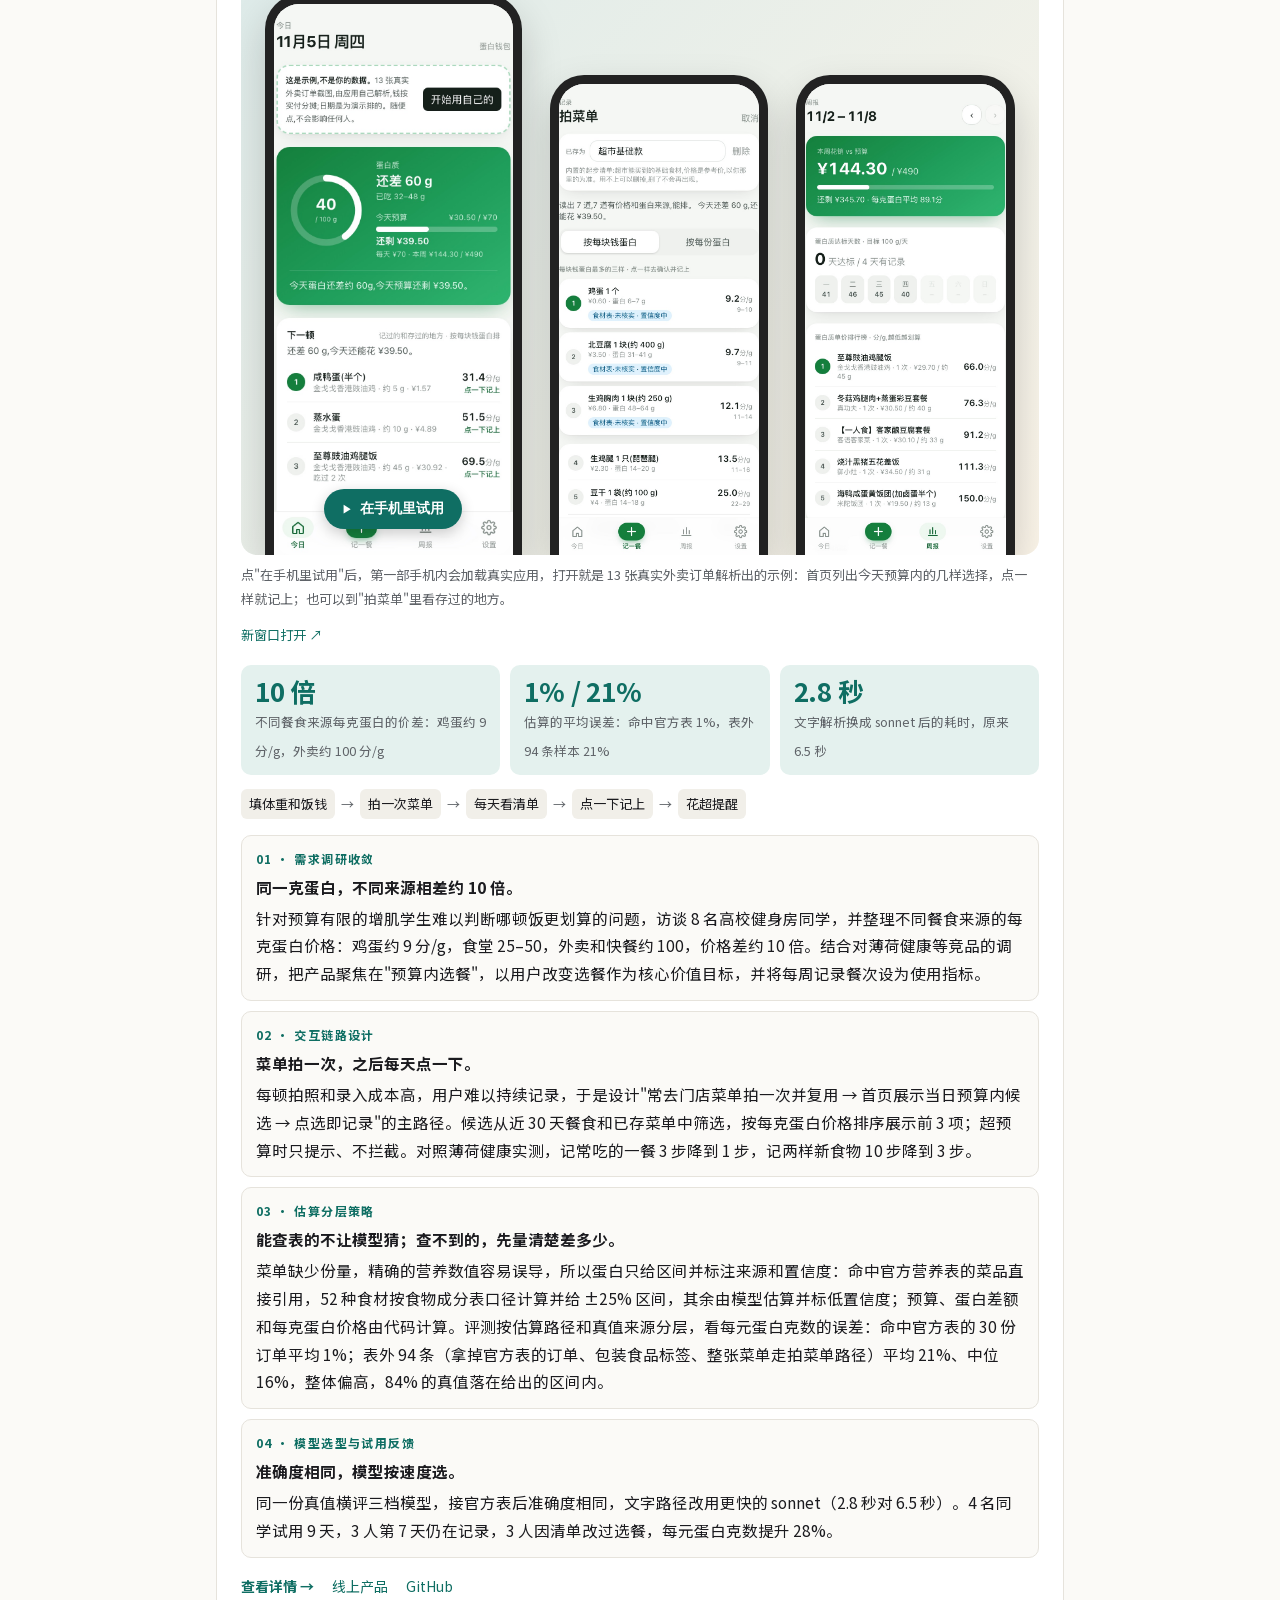
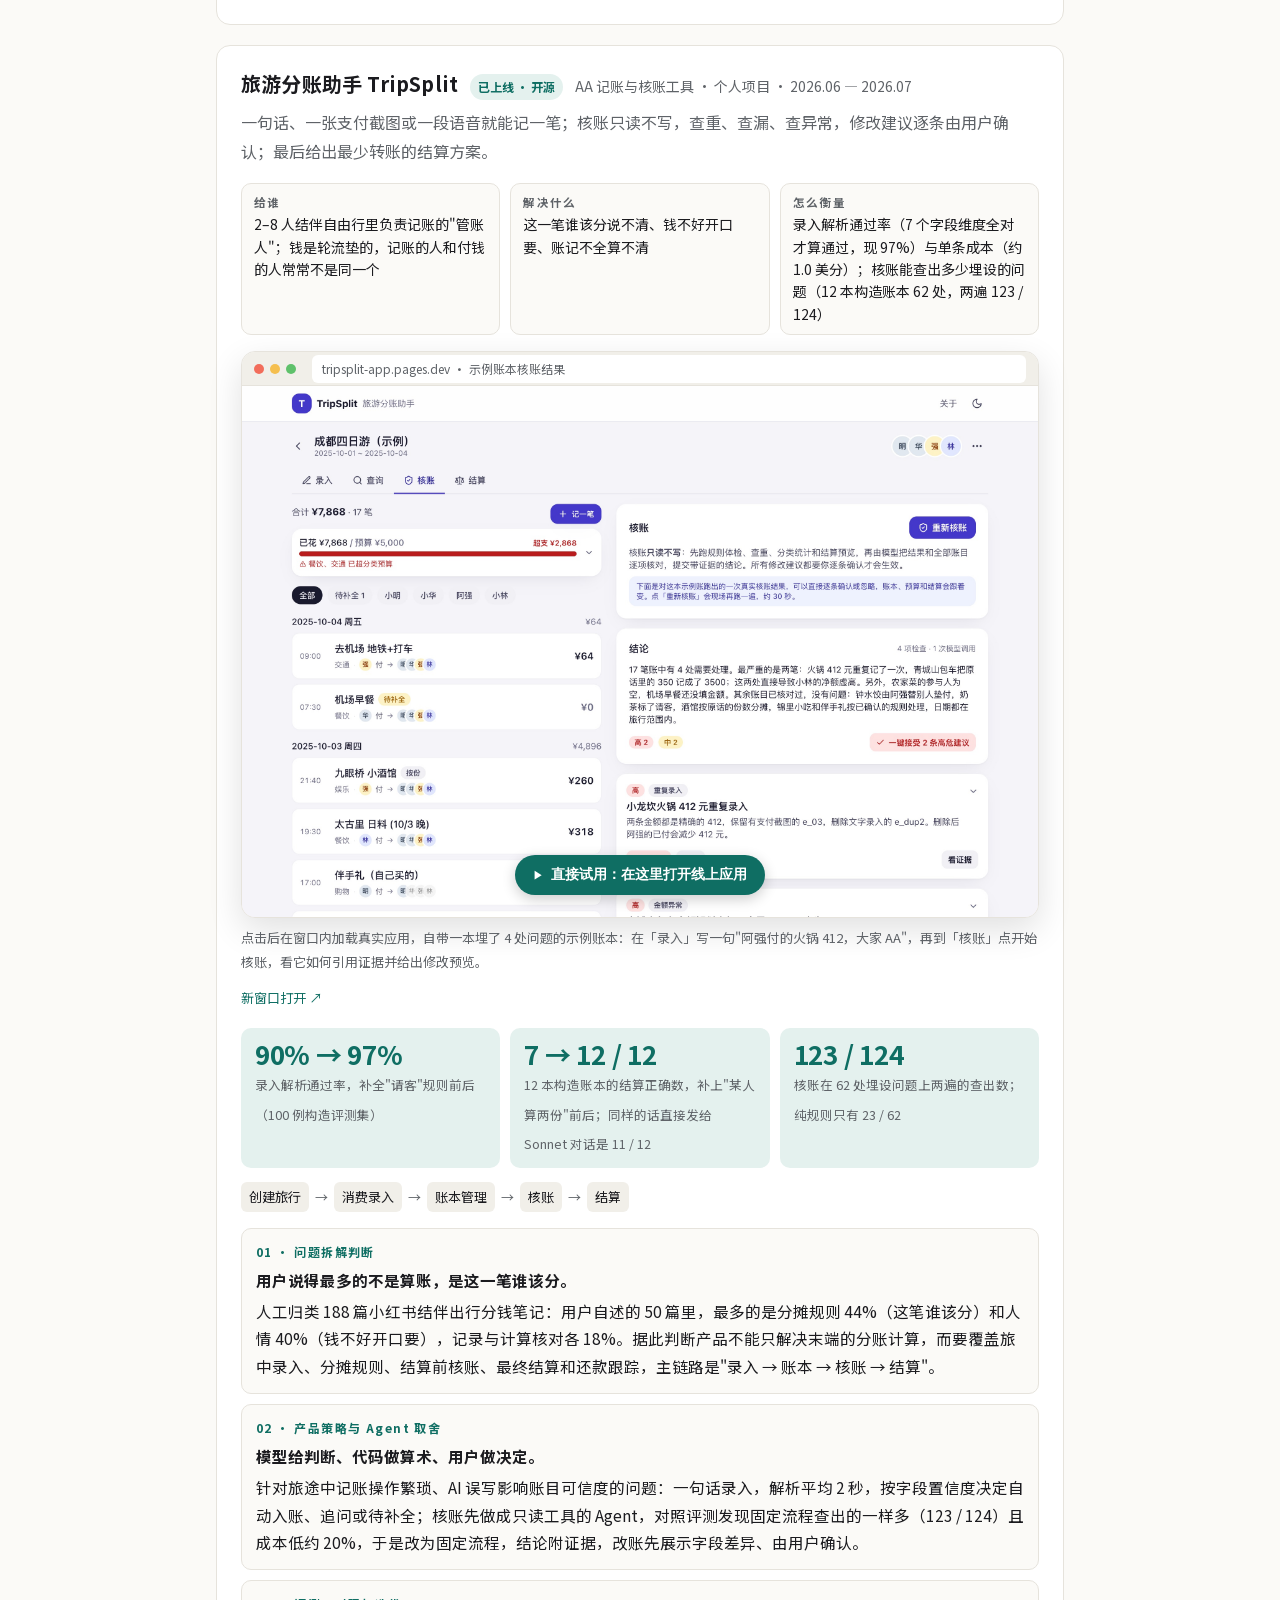
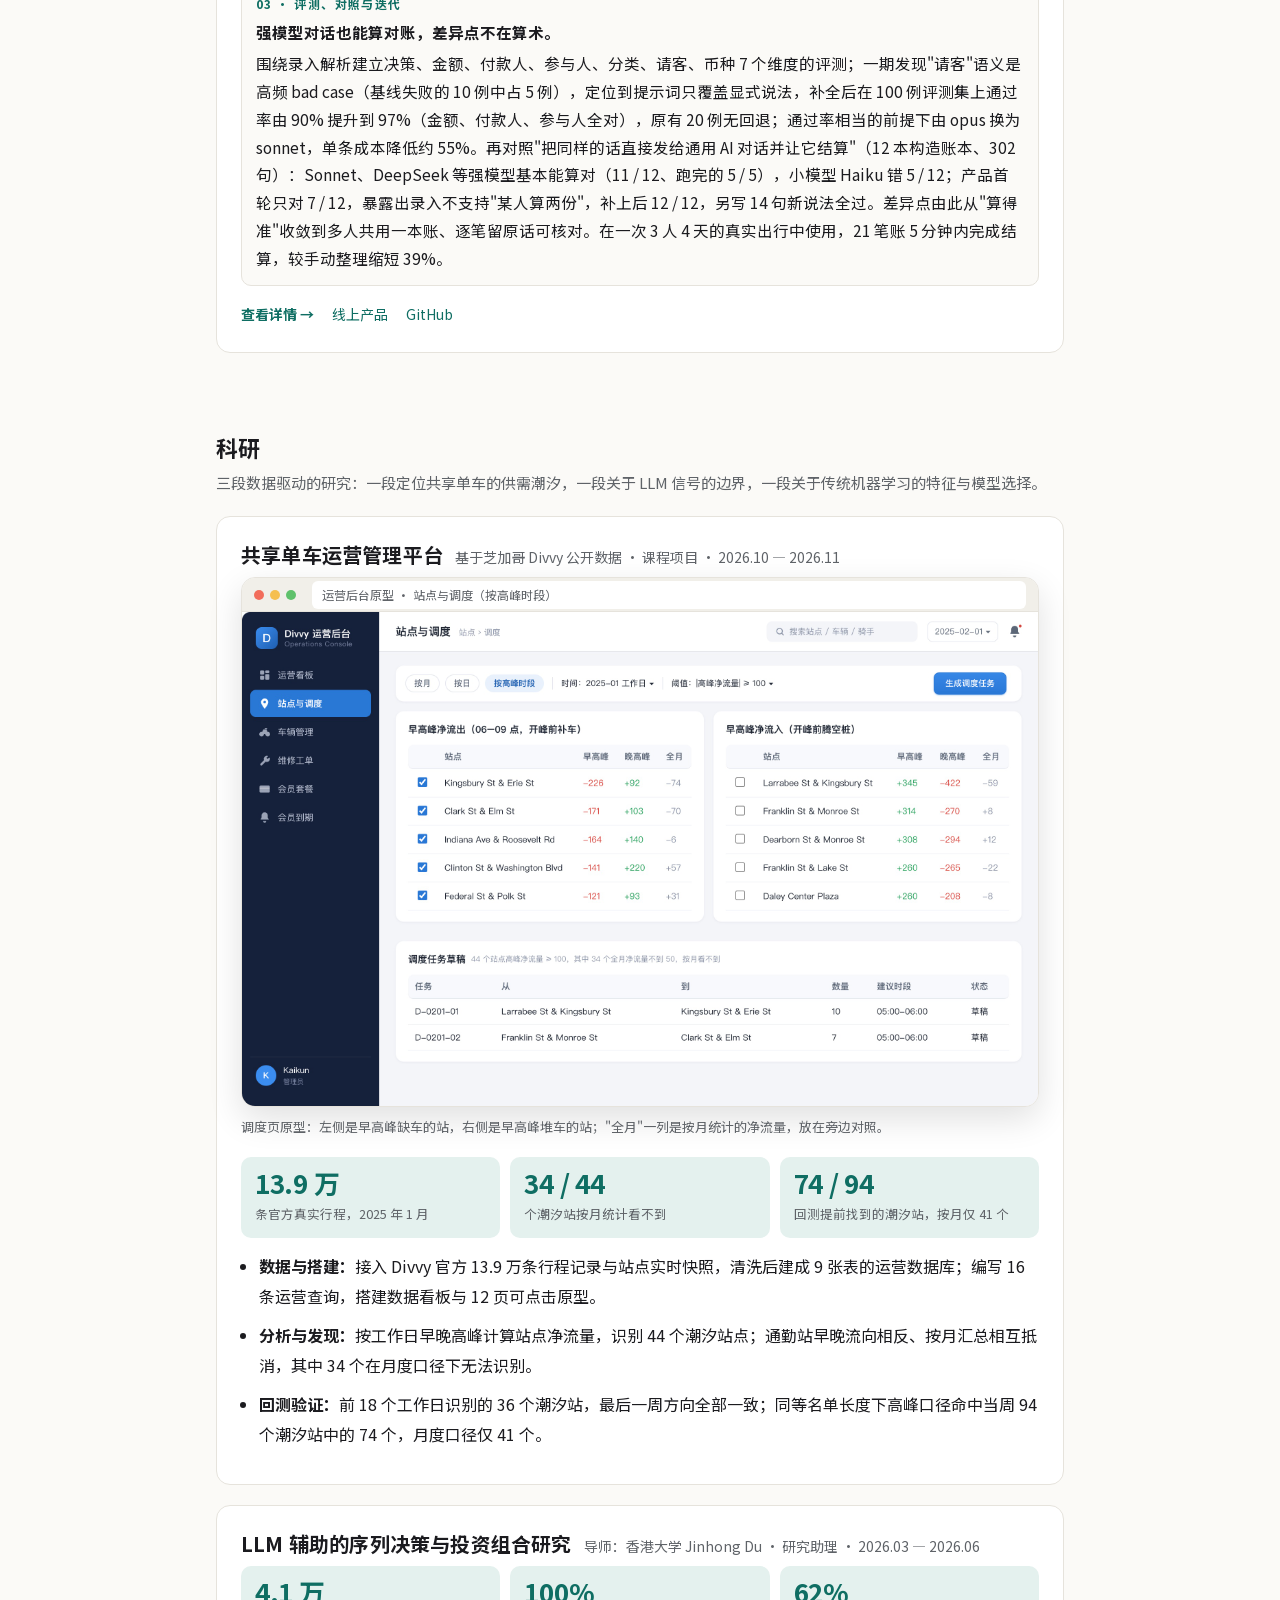
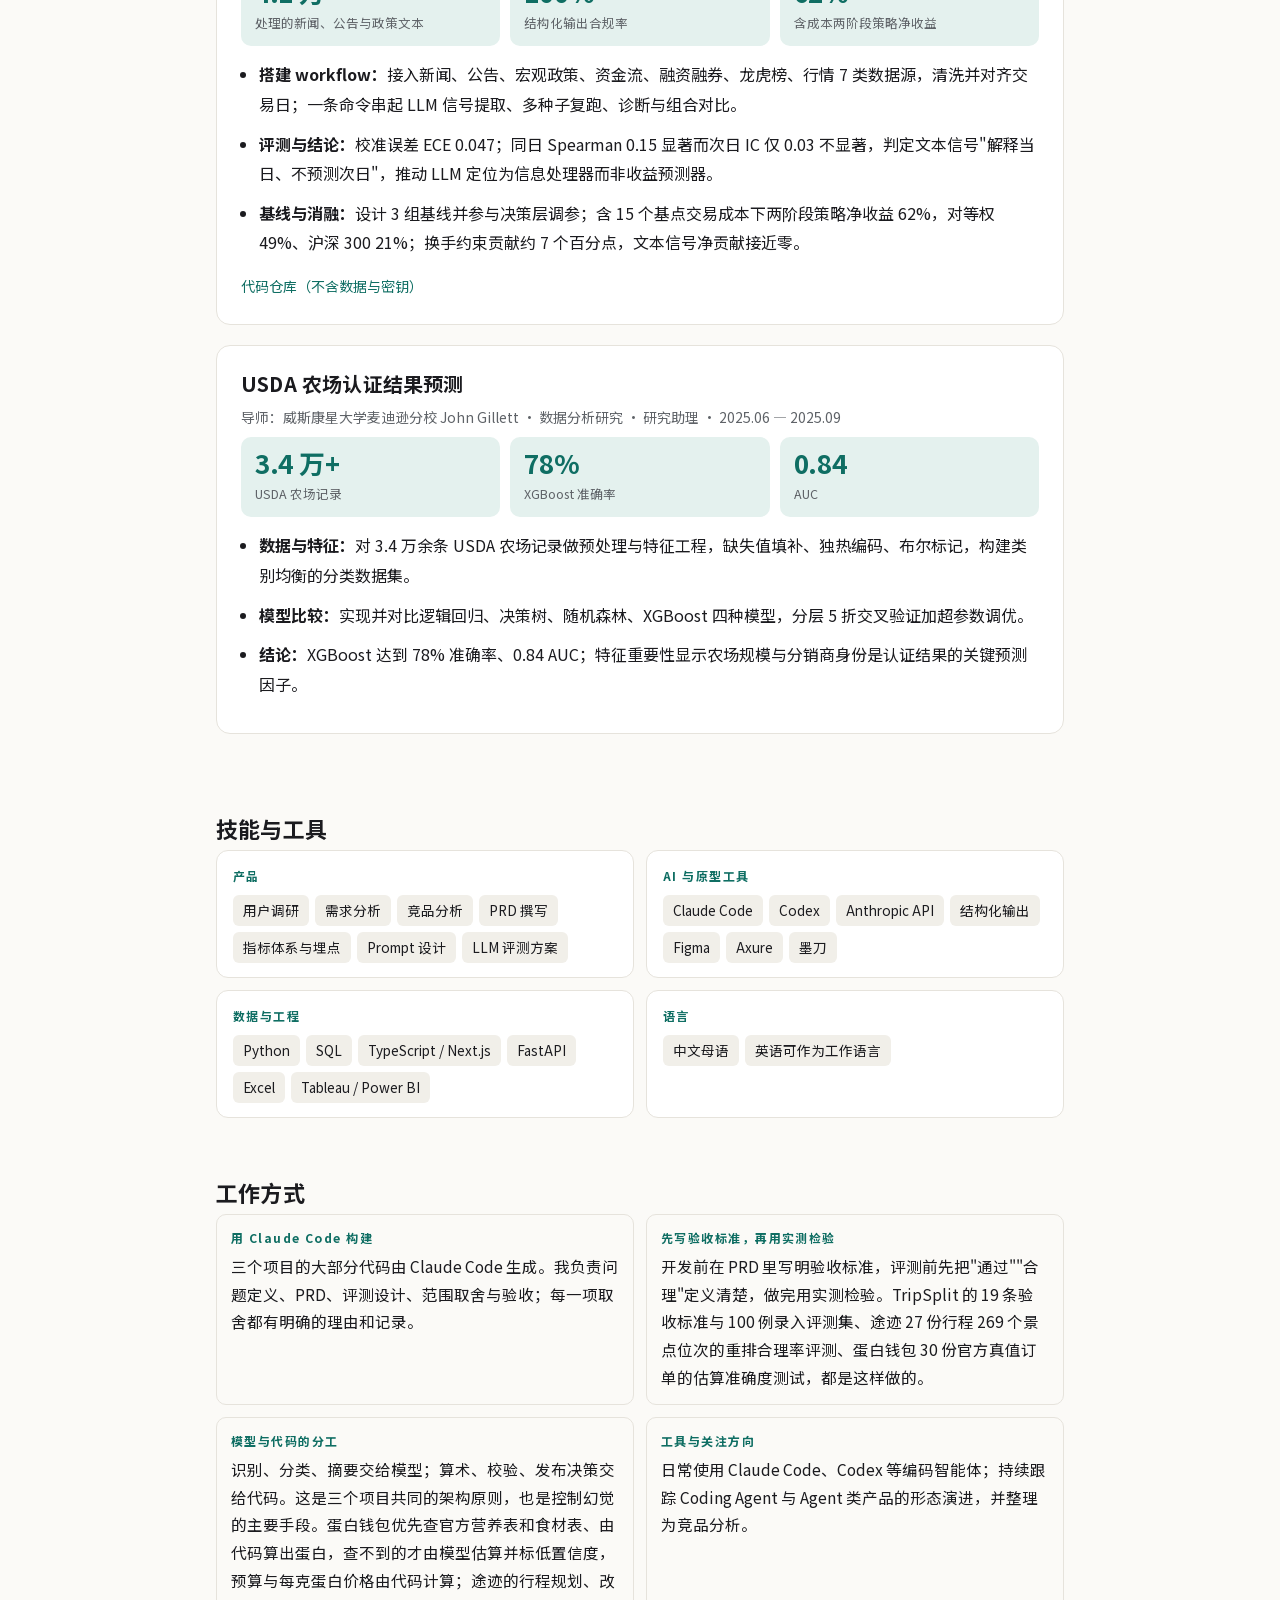
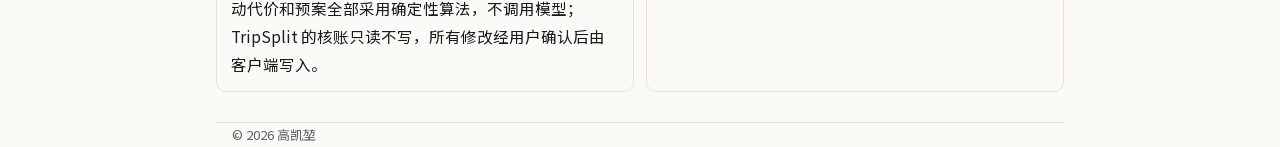
==== commit fb004cd8: "Portfolio v5.14: aligned with resume v28 (second-round feedback) - 途迹: where preferences are entered" ====
--- a/index.html
+++ b/index.html
@@ -104,9 +104,9 @@
     </div>
     <div class="grid4 rows">
       <div class="cell"><b class="k">01 · 需求洞察收敛</b><strong>先弄清行程是被什么打乱的。</strong>行研显示，AI 给出具体酒店或航班后仍有 70.2% 的用户回 OTA 或官方 App 核实（环球旅讯 2026 下半年，n=3000）；人工归因 203 篇小红书"行程被打乱"笔记，旅途中改行程最多的是交通延误 52%、天气 37%、体力 20%。据此判断行程需要承载持续变化的出游意向，把产品重心收敛为降低单次行程修改成本；原有四类预案只覆盖 57% 的行中变更，于是新增"到晚了"，围绕到晚了、下雨、体力不足、景点去不了和排队五类状况，确定"主计划＋预案、局部重排、对比说明"的主路径。</div>
-      <div class="cell"><b class="k">02 · 计划分层策略</b><strong>必去是硬约束，用户意愿排在人气前面。</strong>为明确变更时优先保留哪些安排，把景点分为必去、可选、可放弃三档，必去是自动方案的硬约束。结合天数、节奏、兴趣、位置和开放时间，按携程点评数与小红书攻略提及率加权生成逐日路线，这两项的权重比用户兴趣低一个量级；再按顺路程度与饮食偏好安排餐厅，展示综合评价和小红书搜索入口，形成用户可复核、可编辑的主计划。排程和预案全部用确定性算法，不用大模型生成路线：开放时间和路程要算准，生成的景点数据没法核验。</div>
+      <div class="cell"><b class="k">02 · 计划分层策略</b><strong>必去是硬约束，用户意愿排在人气前面。</strong>为明确变更时优先保留哪些安排，把景点分为必去、可选、可放弃三档，必去是自动方案的硬约束。偏好在生成前的一页表单里录入：天数、节奏三档（决定每天排多少）、兴趣多选，同一页给景点标必去 / 可放弃。选了兴趣，命中的景点优先排入，权重比热度高一个量级；不填时按该城建议天数和适中节奏兜底，景点按综合热度（评分、携程点评数、小红书攻略提及率）排序。再按位置和开放时间排成逐日路线，按顺路程度与饮食偏好安排餐厅，形成用户可复核、可编辑的主计划。排程和预案全部用确定性算法，不用大模型生成路线：开放时间和路程要算准，生成的景点数据没法核验。</div>
       <div class="cell"><b class="k">03 · 变更代价量化机制</b><strong>只重排没走的部分，改之前先看到代价。</strong>针对局部调整可能打乱后续安排的问题，设计换点、换天、删减和排队时限预案；用户声明状况后，按必去、可选、可放弃三档意愿给方案，冻结已走站点，只重排受影响当天的未执行部分，并展示游览取舍、时间与花费变化及后续冲突，支持确认与撤销；排队场景给出最晚进场 / 离开约束，让用户按代价决策。</div>
-      <div class="cell"><b class="k">04 · 离线验证迭代</b><strong>先定义什么算"合理"，再用评测找问题。</strong>三城测试发现部分必去点缺少合理替代后，把规则改为必去点优先换天、其他点再找替代；9 城 27 份行程的 269 个景点位次都有替代或换天方案，7 个改动入口中 6 个按设计 2 步内完成。再把"合理"定义为替代点的评分、人气和攻略档位不明显低于原点、不新增时间冲突、换天多走不超过 30 分钟：第一推荐方案合理率 72.5%，修复换天绕远、替代点冷门两类问题后 83.6%，前两个方案 95.5%；"到晚了"场景另行评测，75.6% → 85.8%。4 位同学按变更情境试用，单次改行程用时从 30 分钟降至 8 分钟，首选方案采纳率 86%。</div>
+      <div class="cell"><b class="k">04 · 离线验证迭代</b><strong>先定义什么算"合理"，再用评测找问题。</strong>三城测试发现部分必去点缺少合理替代后，把规则改为必去点优先换天、其他点再找替代；9 城 27 份行程的 269 个景点位次都有替代或换天方案，7 个改动入口中 6 个按设计 2 步内完成。再把"合理"定义为替代点的评分、人气和攻略档位不明显低于原点、不新增时间冲突、换天多走不超过 30 分钟：第一推荐方案合理率 72.5%，修复换天绕远、替代点冷门两类问题后 83.6%，前两个方案 95.5%；"到晚了"场景另行评测，75.6% → 85.8%。4 位同学按变更情境试用，共 50 次变更，单次改行程用时从 30 分钟降至 8 分钟，其中 43 次直接采用首选方案（86%）。</div>
     </div>
     <div class="links">
       <a class="more" href="projects/tuji.html">查看详情 →</a>
@@ -143,7 +143,7 @@
     <p class="try-note"><span>点"在手机里试用"后，第一部手机内会加载真实应用，打开就是 13 张真实外卖订单解析出的示例：首页列出今天预算内的几样选择，点一样就记上；也可以到"拍菜单"里看存过的地方。</span><a href="https://protein-wallet.pages.dev/?demo=1" target="_blank" rel="noopener">新窗口打开 ↗</a></p>
     <div class="metrics">
       <div class="metric"><b>10 倍</b><span>不同餐食来源每克蛋白的价差：鸡蛋约 9 分/g，外卖约 100 分/g</span></div>
-      <div class="metric"><b>30 / 30</b><span>接官方营养表后，30 份真值订单的蛋白区间全部命中；模型裸估 20 / 30</span></div>
+      <div class="metric"><b>1% / 21%</b><span>估算的平均误差：命中官方表 1%，表外 94 条样本 21%</span></div>
       <div class="metric"><b>2.8 秒</b><span>文字解析换成 sonnet 后的耗时，原来 6.5 秒</span></div>
     </div>
     <div class="flow">
@@ -152,7 +152,7 @@
     <div class="grid4 rows">
       <div class="cell"><b class="k">01 · 需求调研收敛</b><strong>同一克蛋白，不同来源相差约 10 倍。</strong>针对预算有限的增肌学生难以判断哪顿饭更划算的问题，访谈 8 名高校健身房同学，并整理不同餐食来源的每克蛋白价格：鸡蛋约 9 分/g，食堂 25–50，外卖和快餐约 100，价格差约 10 倍。结合对薄荷健康等竞品的调研，把产品聚焦在"预算内选餐"，以用户改变选餐作为核心价值目标，并将每周记录餐次设为使用指标。</div>
       <div class="cell"><b class="k">02 · 交互链路设计</b><strong>菜单拍一次，之后每天点一下。</strong>每顿拍照和录入成本高，用户难以持续记录，于是设计"常去门店菜单拍一次并复用 → 首页展示当日预算内候选 → 点选即记录"的主路径。候选从近 30 天餐食和已存菜单中筛选，按每克蛋白价格排序展示前 3 项；超预算时只提示、不拦截。对照薄荷健康实测，记常吃的一餐 3 步降到 1 步，记两样新食物 10 步降到 3 步。</div>
-      <div class="cell"><b class="k">03 · 估算分层策略</b><strong>能查表的不让模型猜，准确度由数据层决定。</strong>菜单缺少份量，精确的营养数值容易误导，所以蛋白只给区间并标注来源和置信度：命中官方营养表的菜品直接引用，52 种食材按食物成分表口径计算并给 ±25% 区间，其余由模型估算并标低置信度；预算、蛋白差额和每克蛋白价格由代码计算。30 份有官方真值的订单上，接官方表后命中 30/30，模型裸估 20/30。</div>
+      <div class="cell"><b class="k">03 · 估算分层策略</b><strong>能查表的不让模型猜；查不到的，先量清楚差多少。</strong>菜单缺少份量，精确的营养数值容易误导，所以蛋白只给区间并标注来源和置信度：命中官方营养表的菜品直接引用，52 种食材按食物成分表口径计算并给 ±25% 区间，其余由模型估算并标低置信度；预算、蛋白差额和每克蛋白价格由代码计算。评测按估算路径和真值来源分层，看每元蛋白克数的误差：命中官方表的 30 份订单平均 1%；表外 94 条（拿掉官方表的订单、包装食品标签、整张菜单走拍菜单路径）平均 21%、中位 16%，整体偏高，84% 的真值落在给出的区间内。</div>
       <div class="cell"><b class="k">04 · 模型选型与试用反馈</b><strong>准确度相同，模型按速度选。</strong>同一份真值横评三档模型，接官方表后准确度相同，文字路径改用更快的 sonnet（2.8 秒对 6.5 秒）。4 名同学试用 9 天，3 人第 7 天仍在记录，3 人因清单改过选餐，每元蛋白克数提升 28%。</div>
     </div>
     <div class="links">
@@ -186,7 +186,7 @@
     <p class="try-note"><span>点击后在窗口内加载真实应用，自带一本埋了 4 处问题的示例账本：在「录入」写一句"阿强付的火锅 412，大家 AA"，再到「核账」点开始核账，看它如何引用证据并给出修改预览。</span><a href="https://tripsplit-app.pages.dev/" target="_blank" rel="noopener">新窗口打开 ↗</a></p>
     <div class="metrics">
       <div class="metric"><b>90% → 97%</b><span>录入解析通过率，补全"请客"规则前后（100 例构造评测集）</span></div>
-      <div class="metric"><b>约 1.0 美分</b><span>sonnet 的录入单条成本，opus 约 2.2 美分，通过率相当</span></div>
+      <div class="metric"><b>7 → 12 / 12</b><span>12 本构造账本的结算正确数，补上"某人算两份"前后；同样的话直接发给 Sonnet 对话是 11 / 12</span></div>
       <div class="metric"><b>123 / 124</b><span>核账在 62 处埋设问题上两遍的查出数；纯规则只有 23 / 62</span></div>
     </div>
     <div class="flow">
@@ -194,8 +194,8 @@
     </div>
     <div class="grid4 rows">
       <div class="cell"><b class="k">01 · 问题拆解判断</b><strong>用户说得最多的不是算账，是这一笔谁该分。</strong>人工归类 188 篇小红书结伴出行分钱笔记：用户自述的 50 篇里，最多的是分摊规则 44%（这笔谁该分）和人情 40%（钱不好开口要），记录与计算核对各 18%。据此判断产品不能只解决末端的分账计算，而要覆盖旅中录入、分摊规则、结算前核账、最终结算和还款跟踪，主链路是"录入 → 账本 → 核账 → 结算"。</div>
-      <div class="cell"><b class="k">02 · 产品策略与 Agent 取舍</b><strong>模型给判断、代码做算术、用户做决定。</strong>针对旅途中记账操作繁琐、AI 误写影响账目可信度的问题：录入按字段置信度决定自动入账、追问或待补全；核账先做成只读工具的 Agent，对照评测发现固定流程查出的一样多（123 / 124）且成本低约 20%，于是改为固定流程，结论附证据，改账先展示字段差异、由用户确认。录入解析在通过率 97% 的前提下由 opus 换为 sonnet，单条成本降低约 55%；DeepSeek-V4.1-Flash 更便宜，但通过率 92%–95%，调用量小时先用 sonnet。</div>
-      <div class="cell"><b class="k">03 · 评测与迭代</b><strong>评测集 20 → 100 例，通过率 90% → 97%。</strong>围绕录入解析建立决策、金额、付款人、参与人、分类、请客、币种 7 个维度的评测；一期发现"请客"语义是高频 bad case（基线失败的 10 例中占 5 例），定位到提示词只覆盖显式说法，补全后在 100 例评测集上通过率由 90% 提升到 97%，原有 20 例无回退。核账另做对照评测：纯规则只查出 62 处问题里的 23 处，加模型后两遍查出 123 / 124。在一次 3 人 4 天的真实出行中使用，21 笔账 5 分钟内完成结算，较手动整理缩短 39%。</div>
+      <div class="cell"><b class="k">02 · 产品策略与 Agent 取舍</b><strong>模型给判断、代码做算术、用户做决定。</strong>针对旅途中记账操作繁琐、AI 误写影响账目可信度的问题：一句话录入，解析平均 2 秒，按字段置信度决定自动入账、追问或待补全；核账先做成只读工具的 Agent，对照评测发现固定流程查出的一样多（123 / 124）且成本低约 20%，于是改为固定流程，结论附证据，改账先展示字段差异、由用户确认。</div>
+      <div class="cell"><b class="k">03 · 评测、对照与迭代</b><strong>强模型对话也能算对账，差异点不在算术。</strong>围绕录入解析建立决策、金额、付款人、参与人、分类、请客、币种 7 个维度的评测；一期发现"请客"语义是高频 bad case（基线失败的 10 例中占 5 例），定位到提示词只覆盖显式说法，补全后在 100 例评测集上通过率由 90% 提升到 97%（金额、付款人、参与人全对），原有 20 例无回退；通过率相当的前提下由 opus 换为 sonnet，单条成本降低约 55%。再对照"把同样的话直接发给通用 AI 对话并让它结算"（12 本构造账本、302 句）：Sonnet、DeepSeek 等强模型基本能算对（11 / 12、跑完的 5 / 5），小模型 Haiku 错 5 / 12；产品首轮只对 7 / 12，暴露出录入不支持"某人算两份"，补上后 12 / 12，另写 14 句新说法全过。差异点由此从"算得准"收敛到多人共用一本账、逐笔留原话可核对。在一次 3 人 4 天的真实出行中使用，21 笔账 5 分钟内完成结算，较手动整理缩短 39%。</div>
     </div>
     <div class="links">
       <a class="more" href="projects/tripsplit.html">查看详情 →</a>
